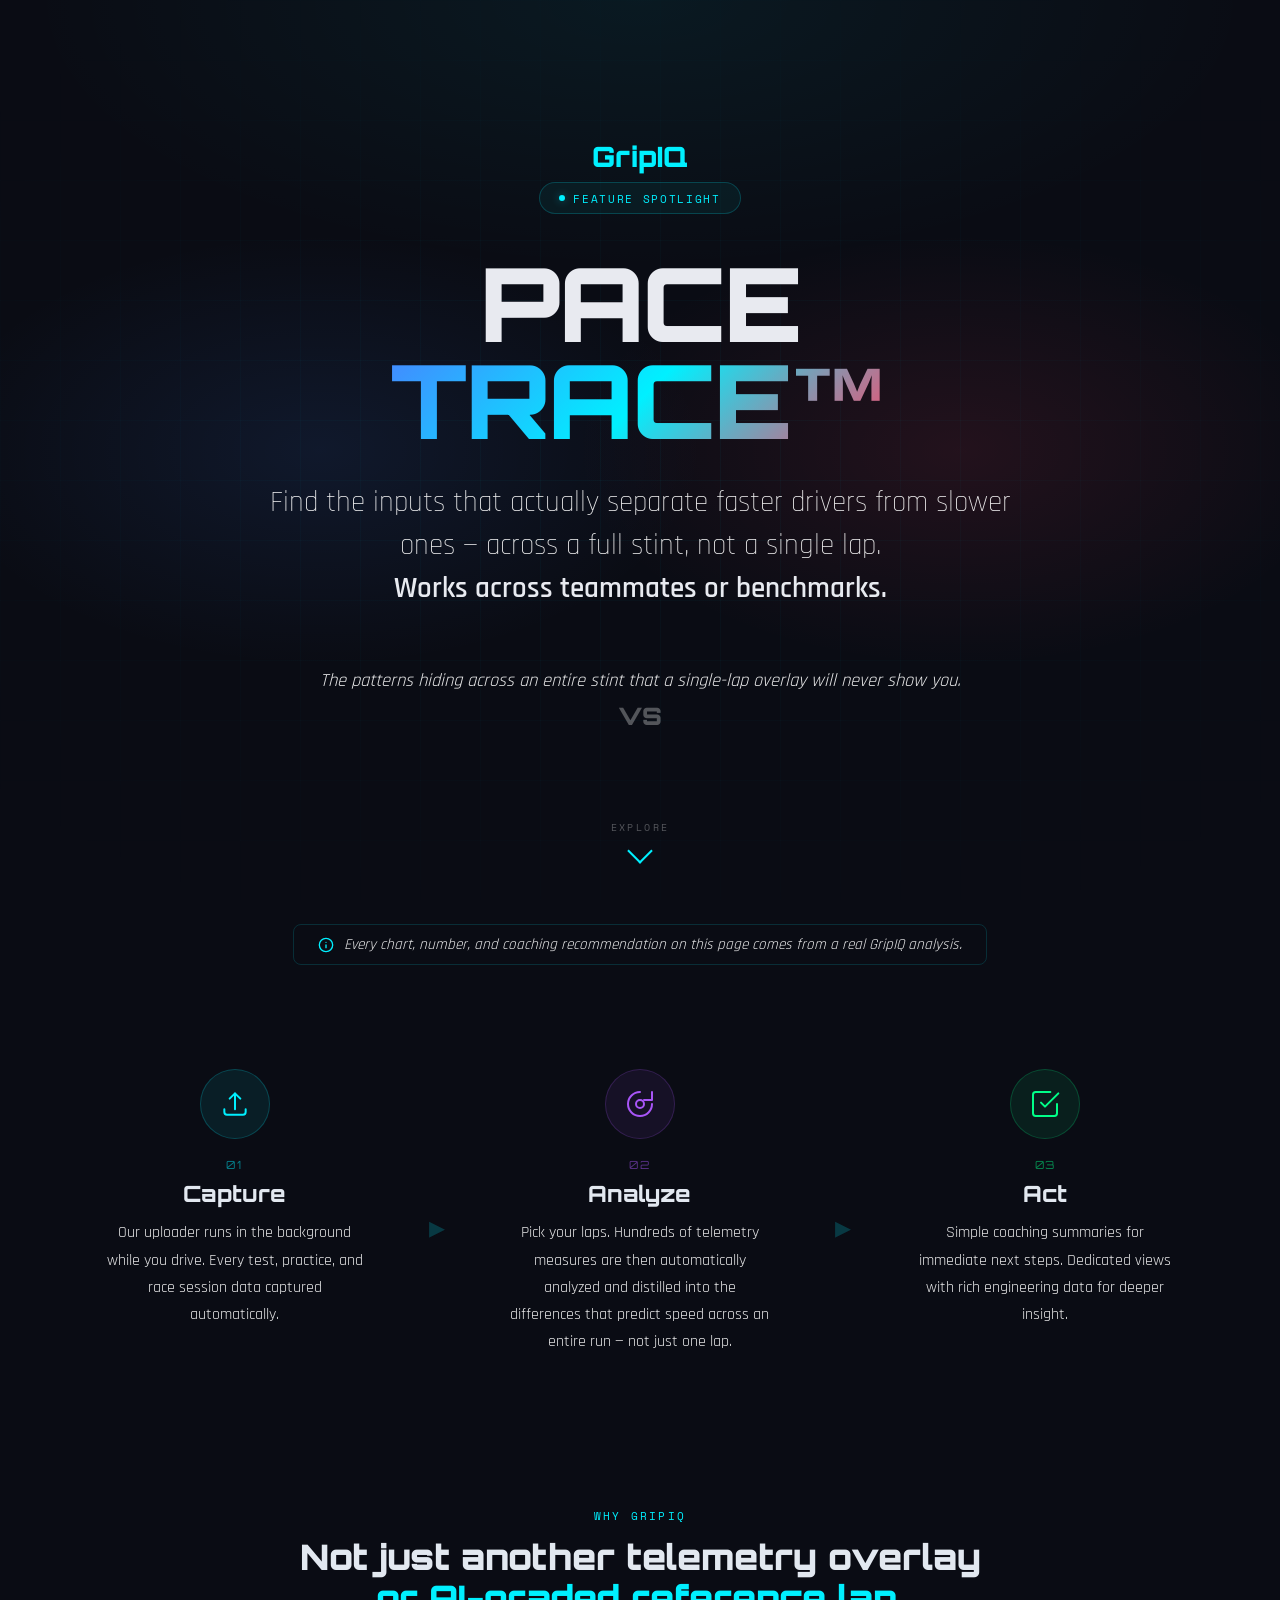
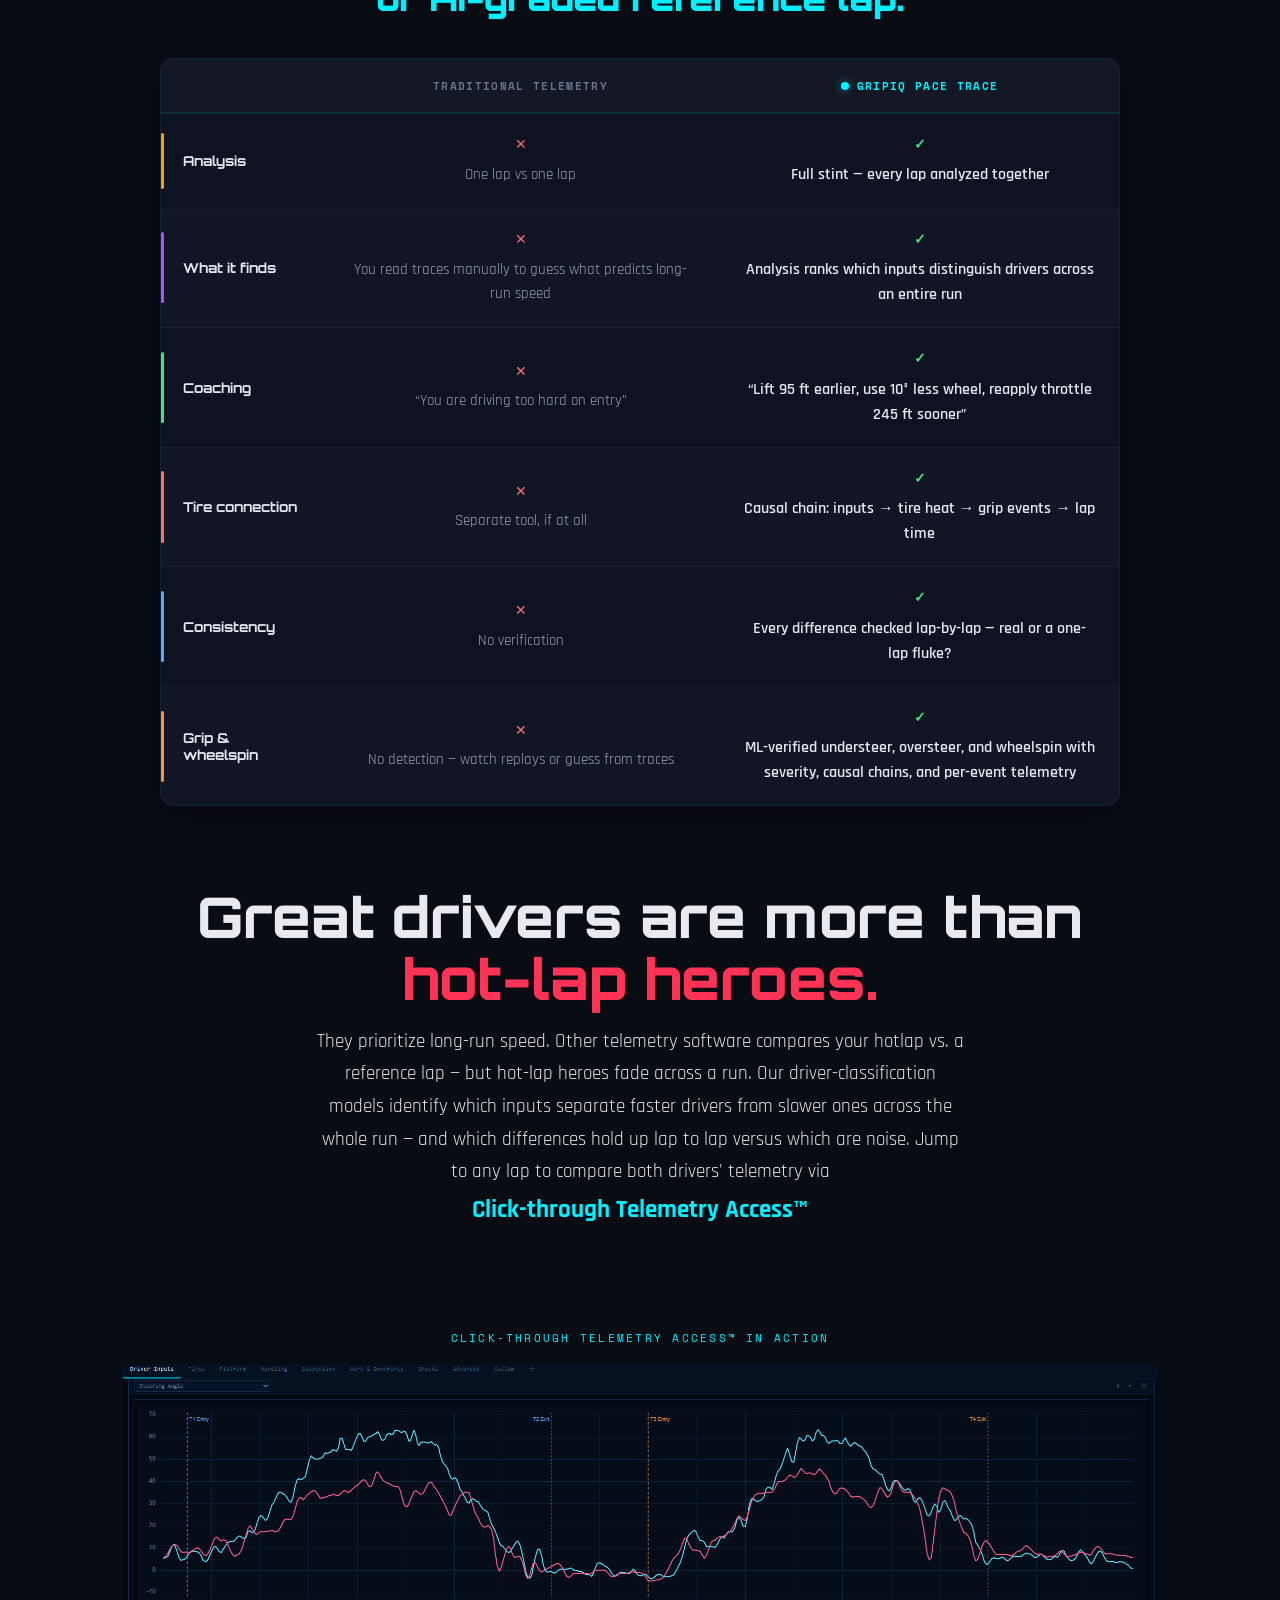
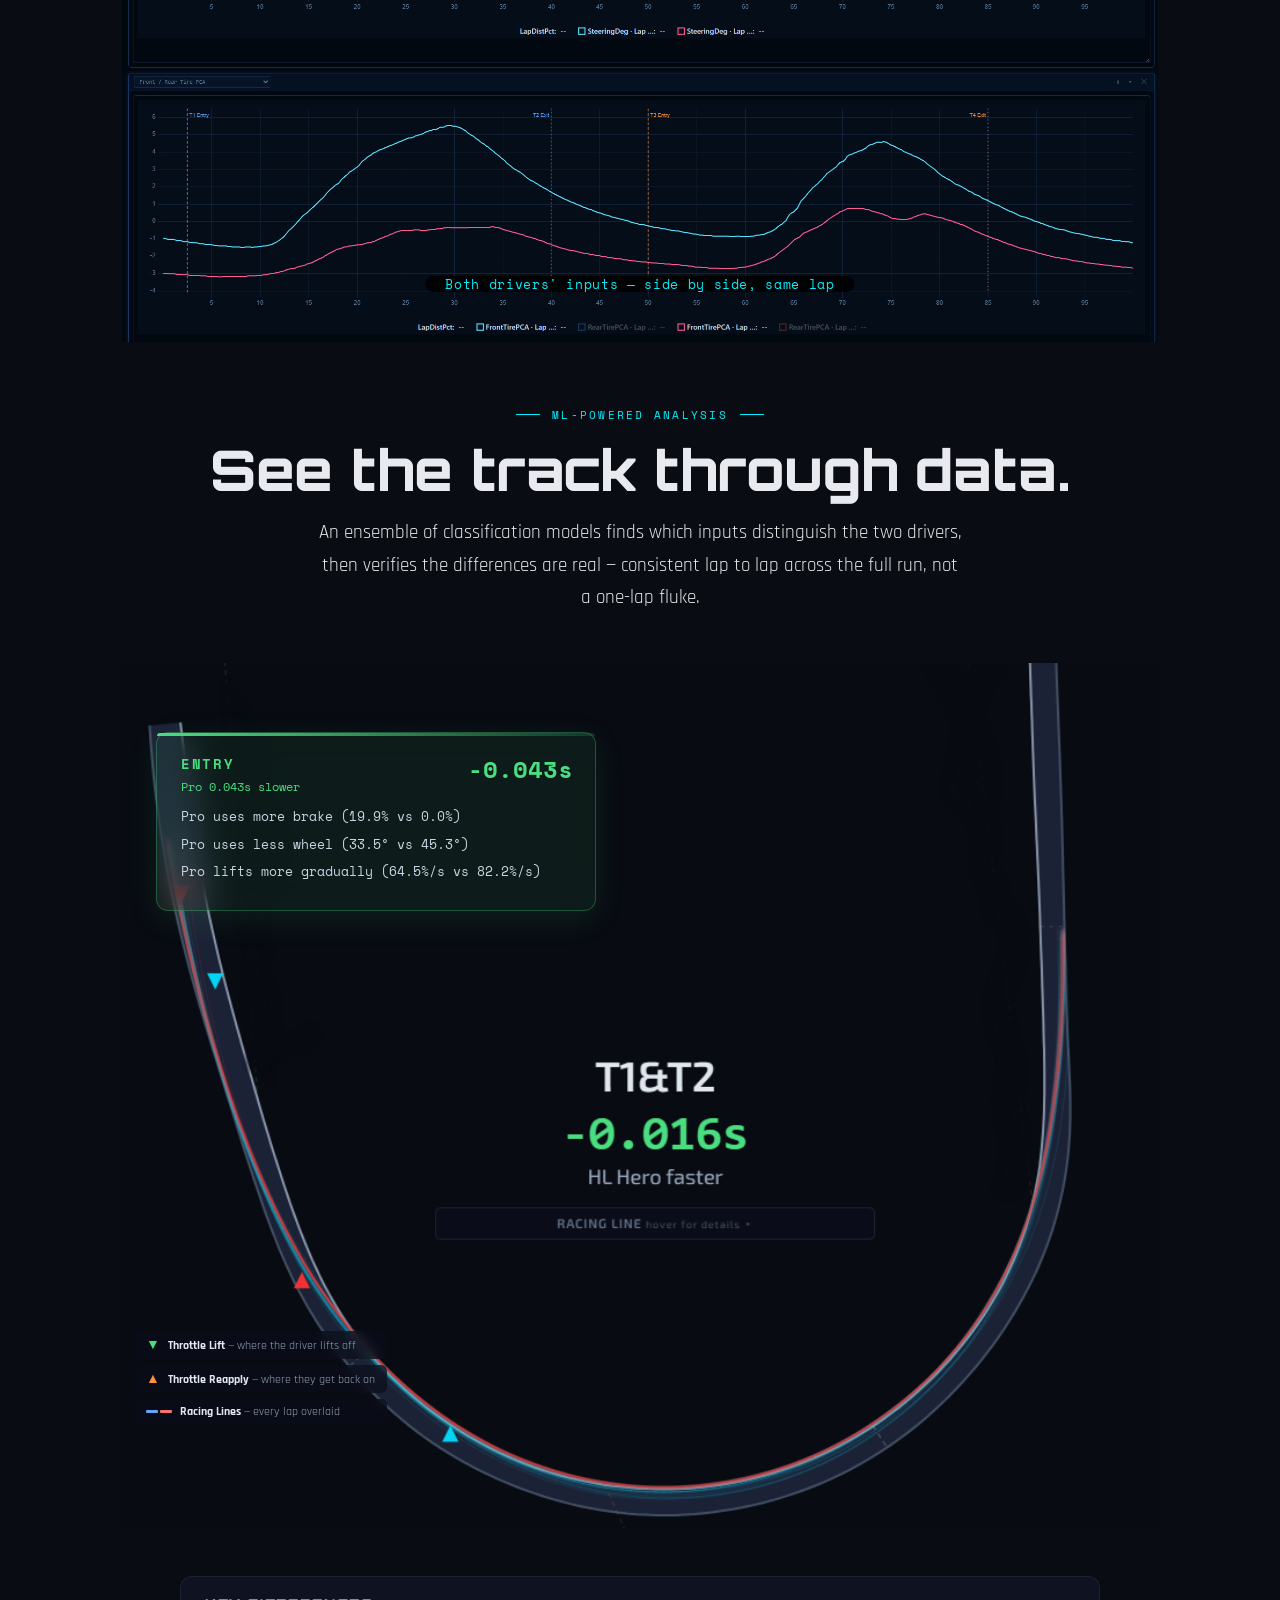
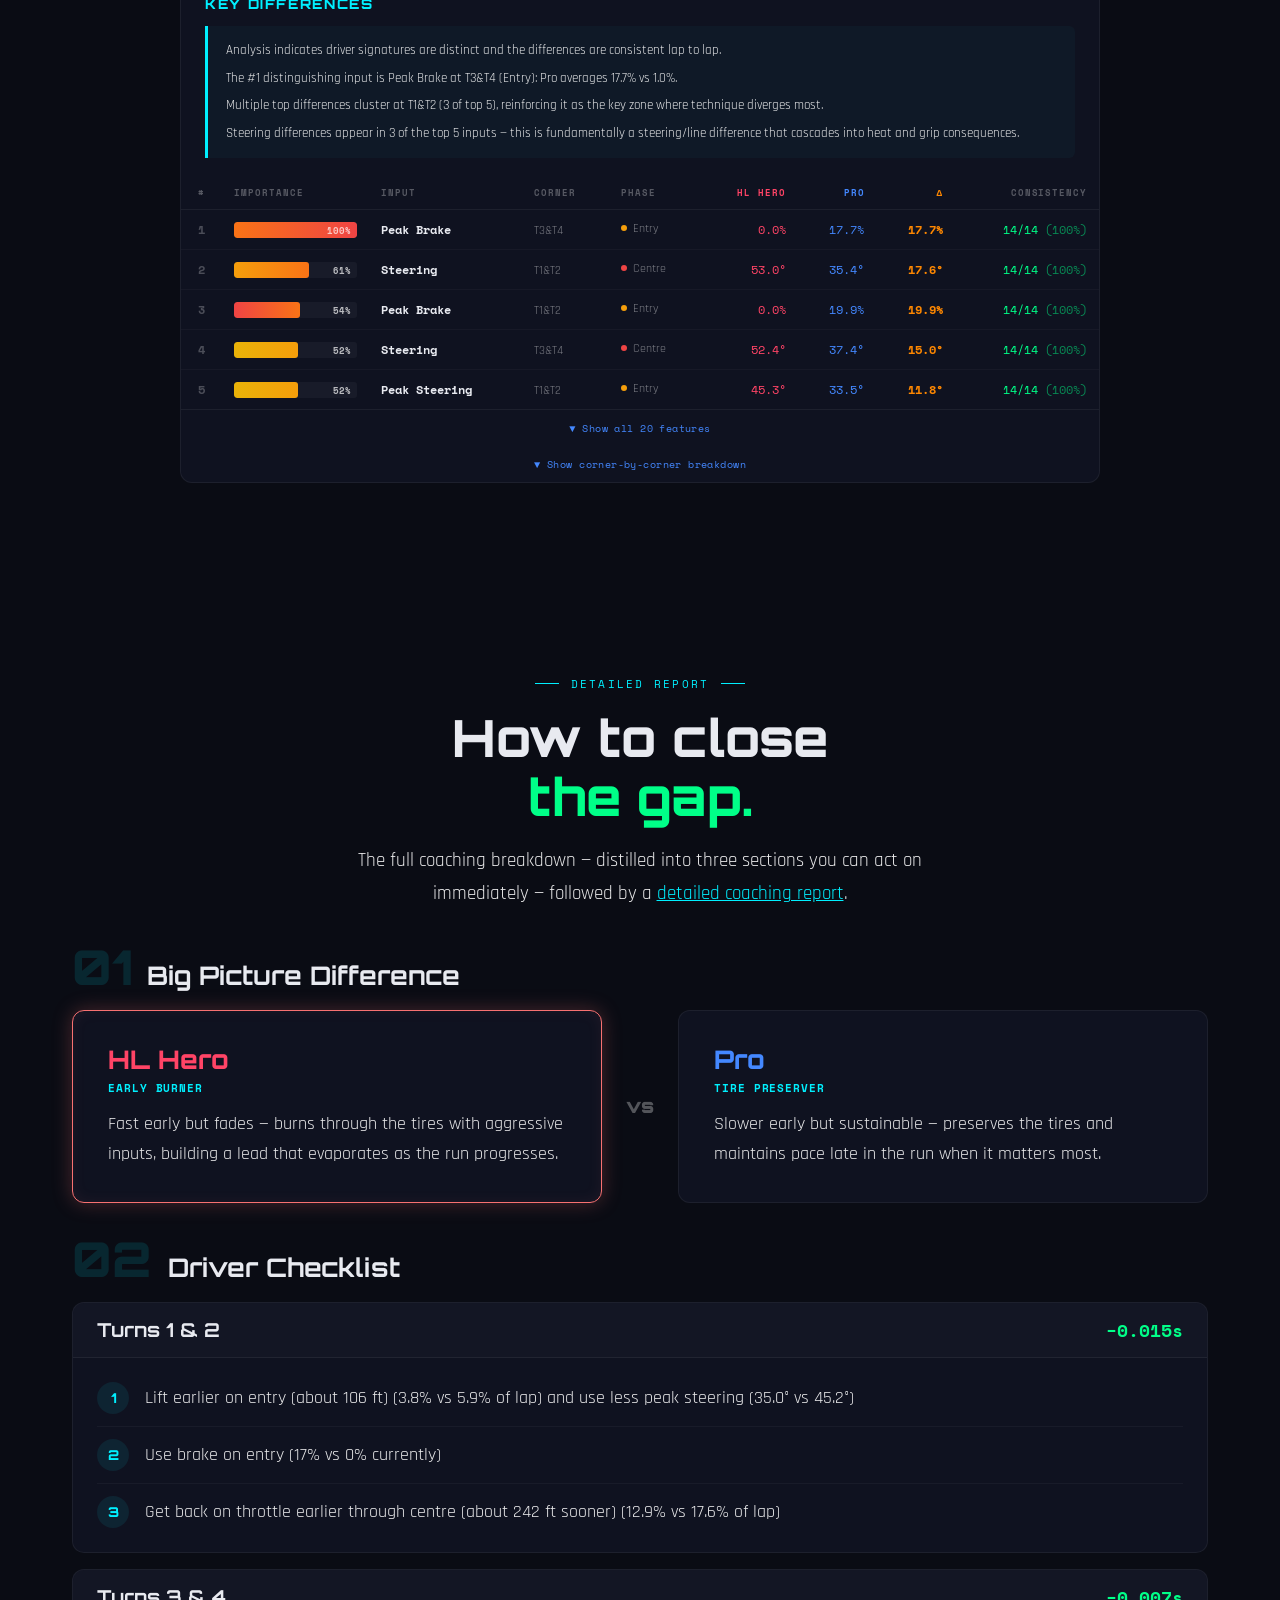
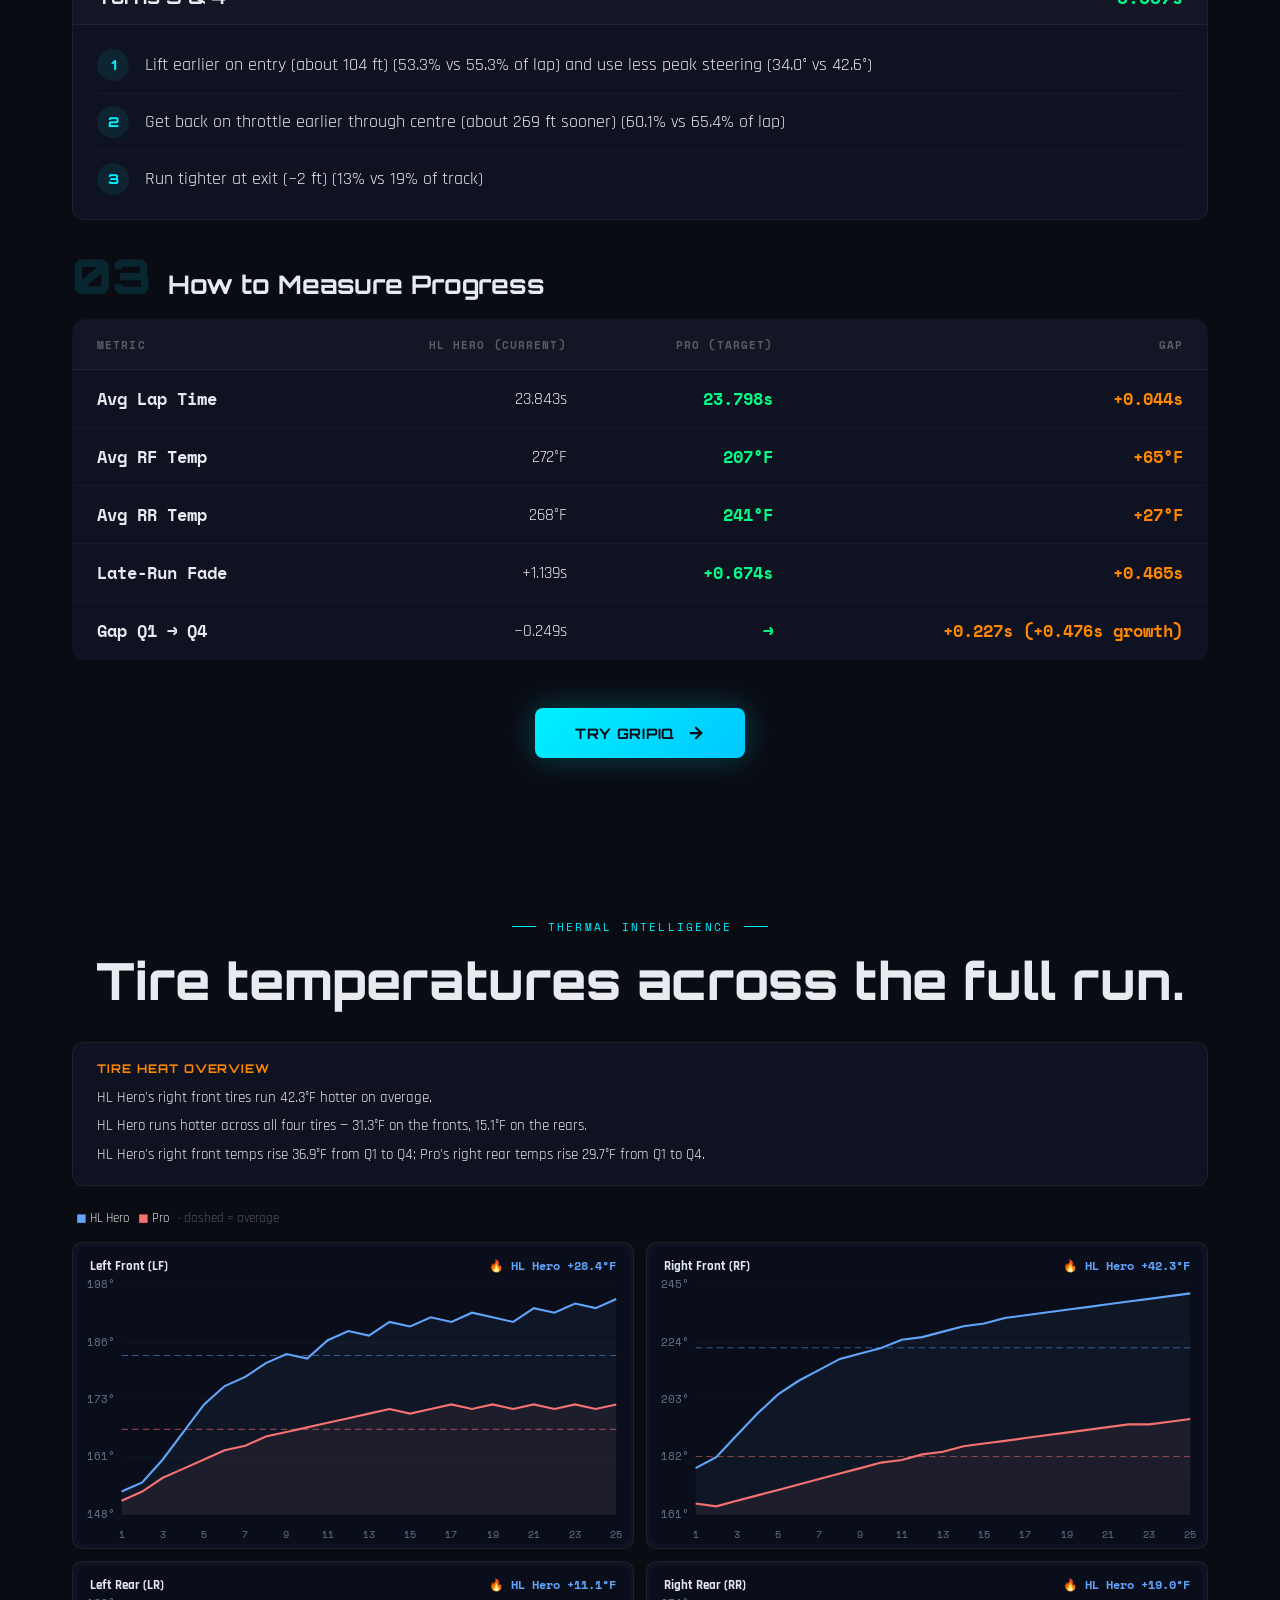
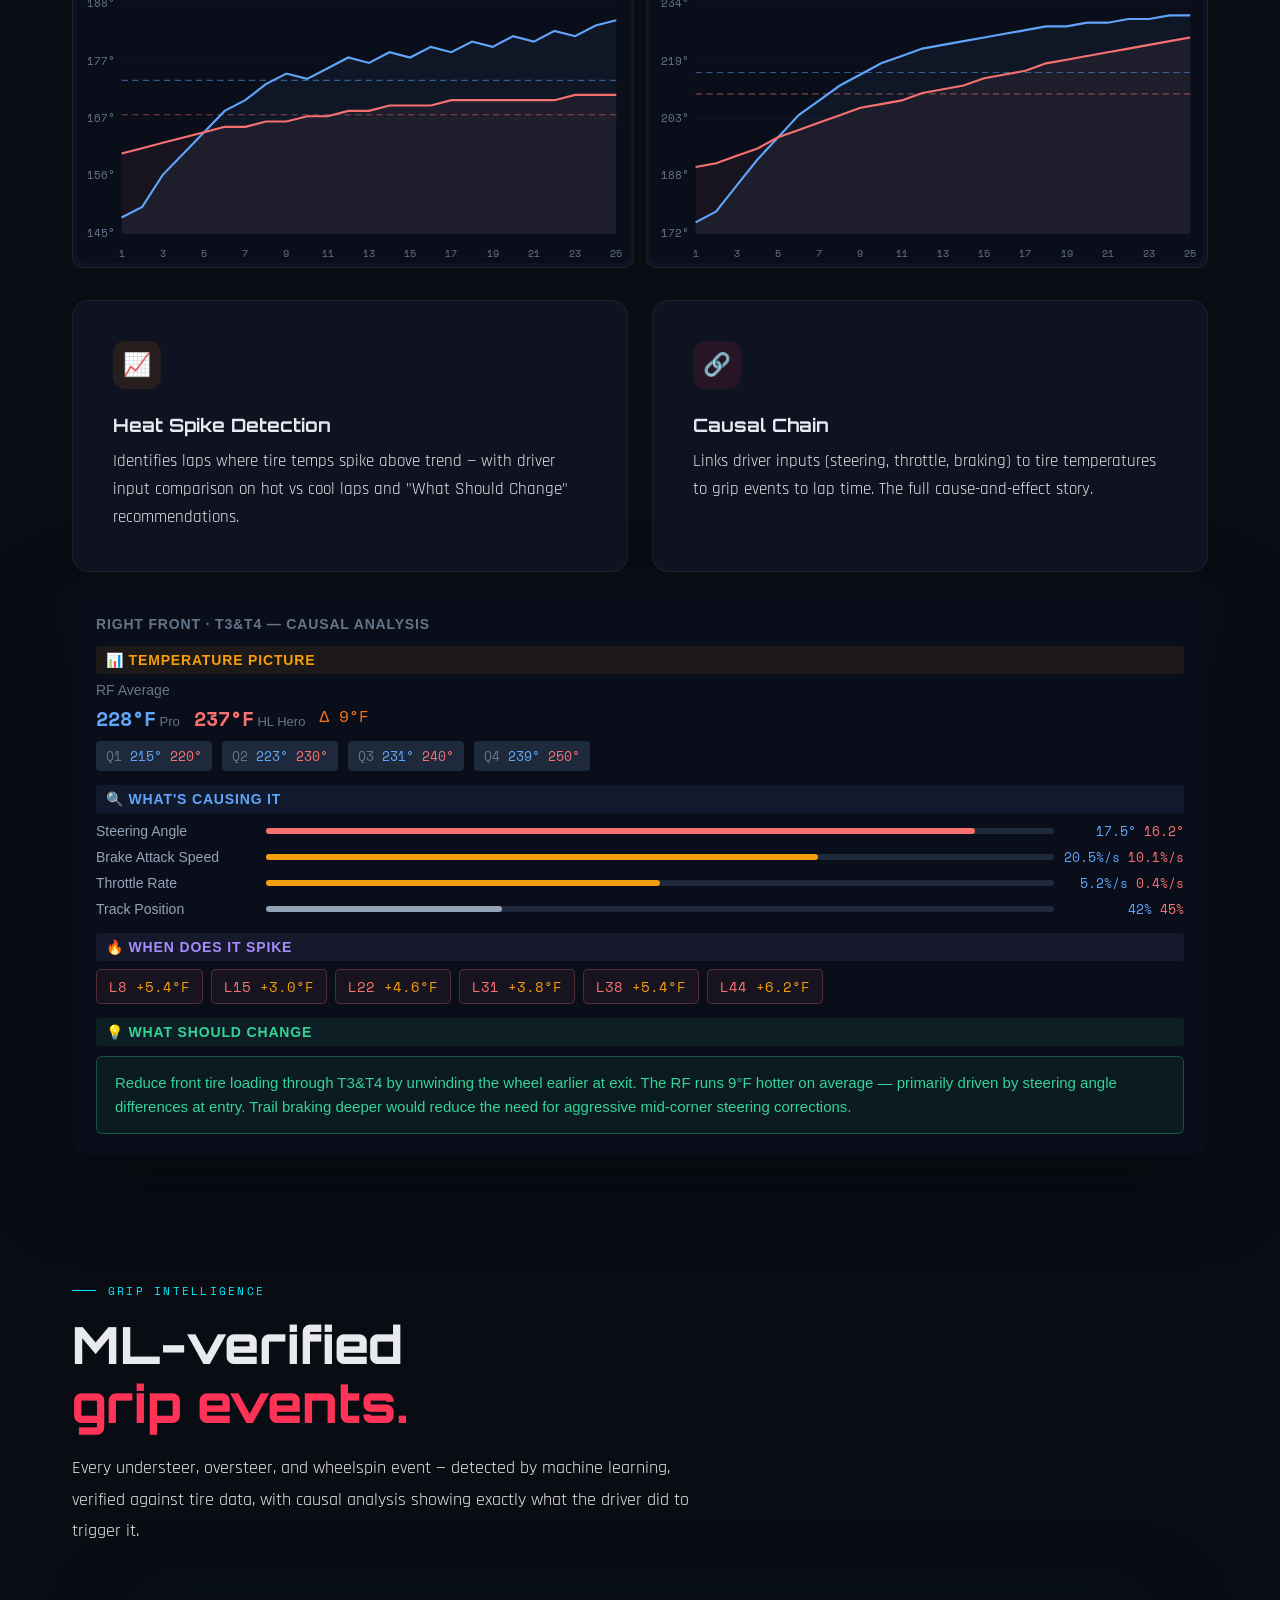
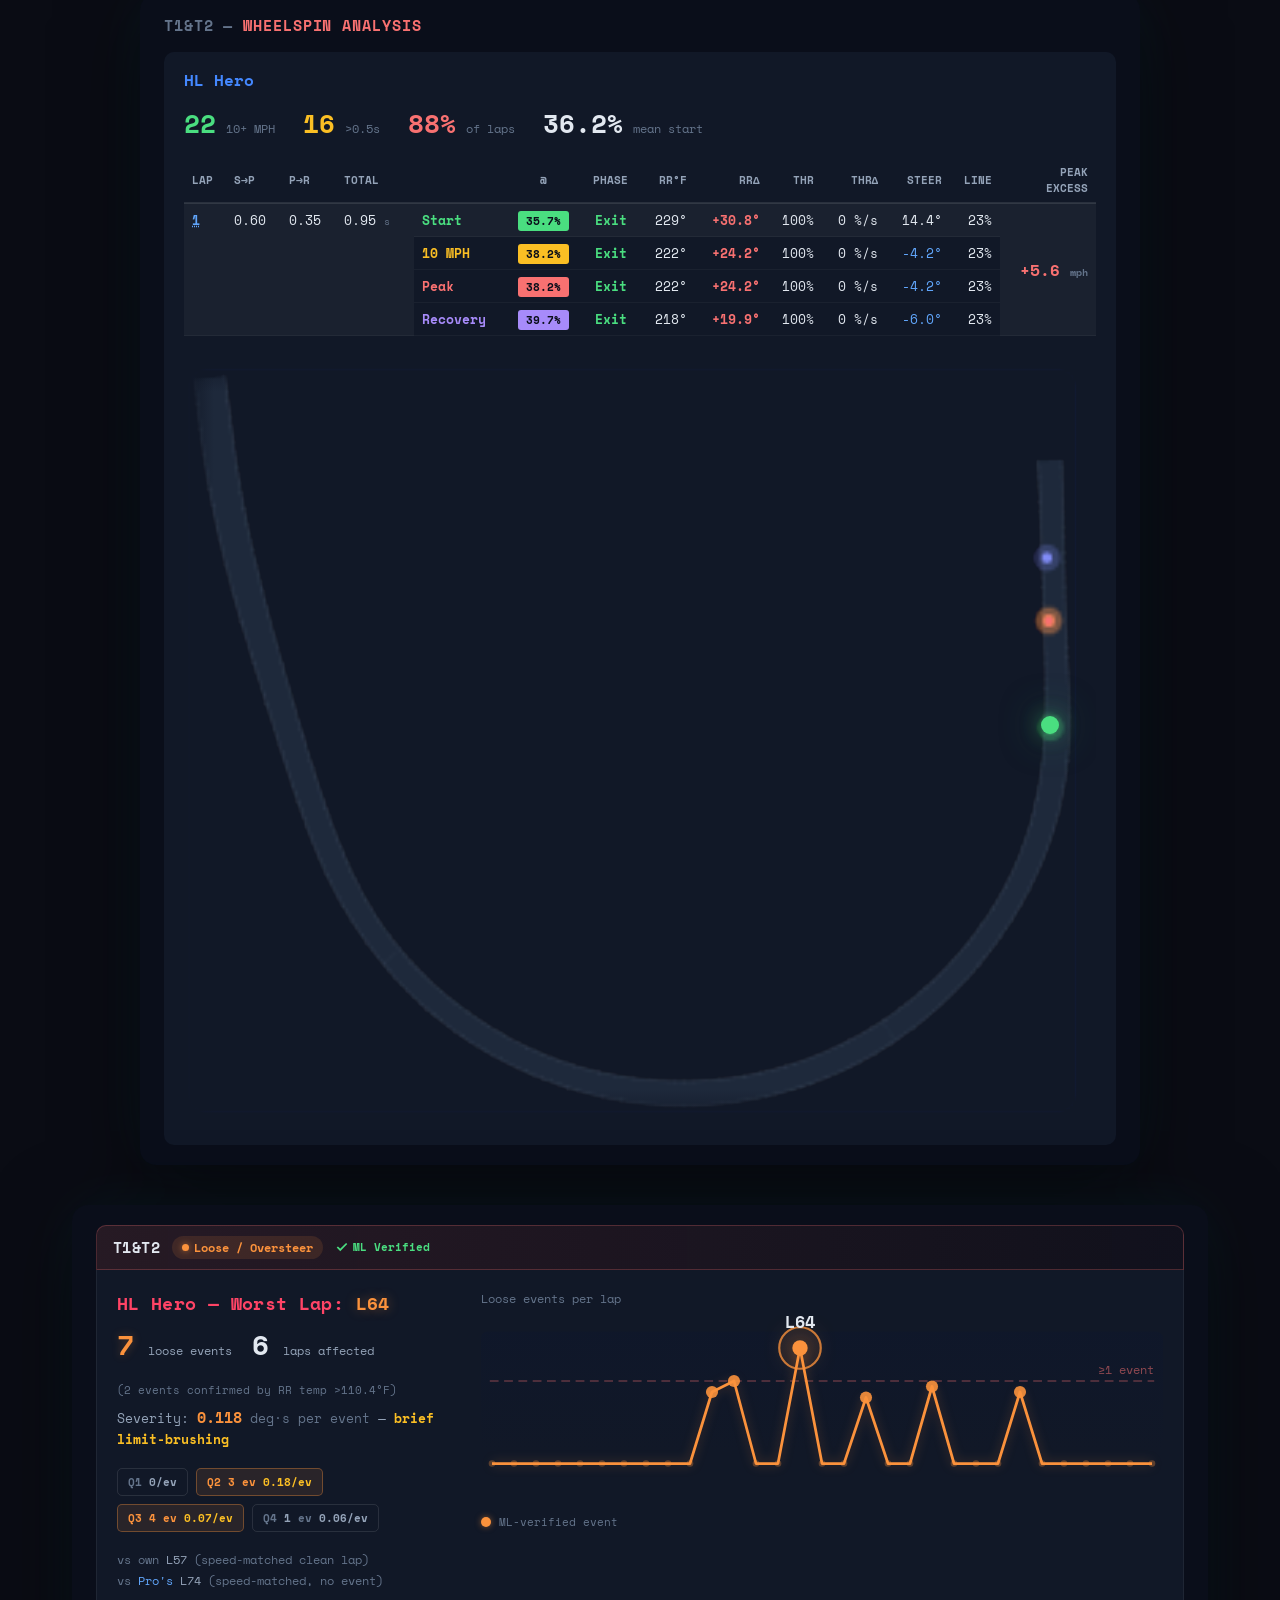
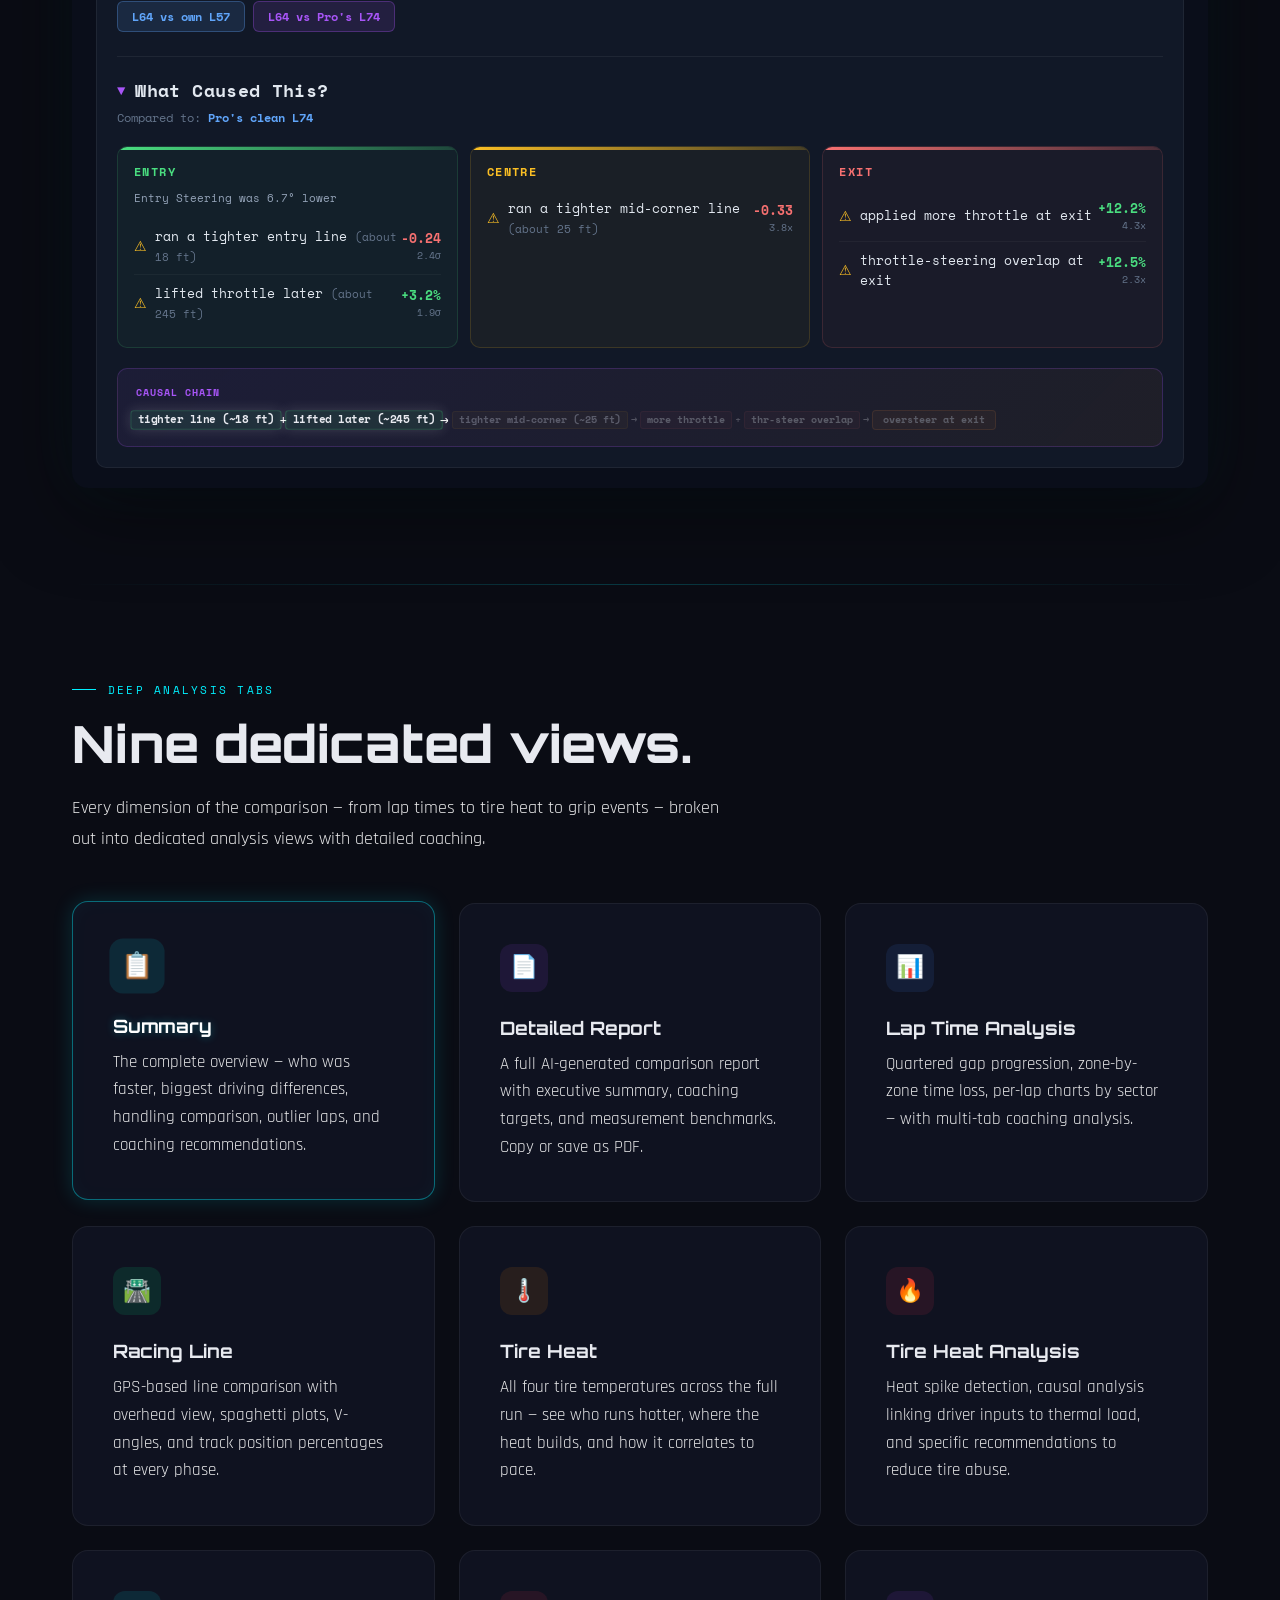
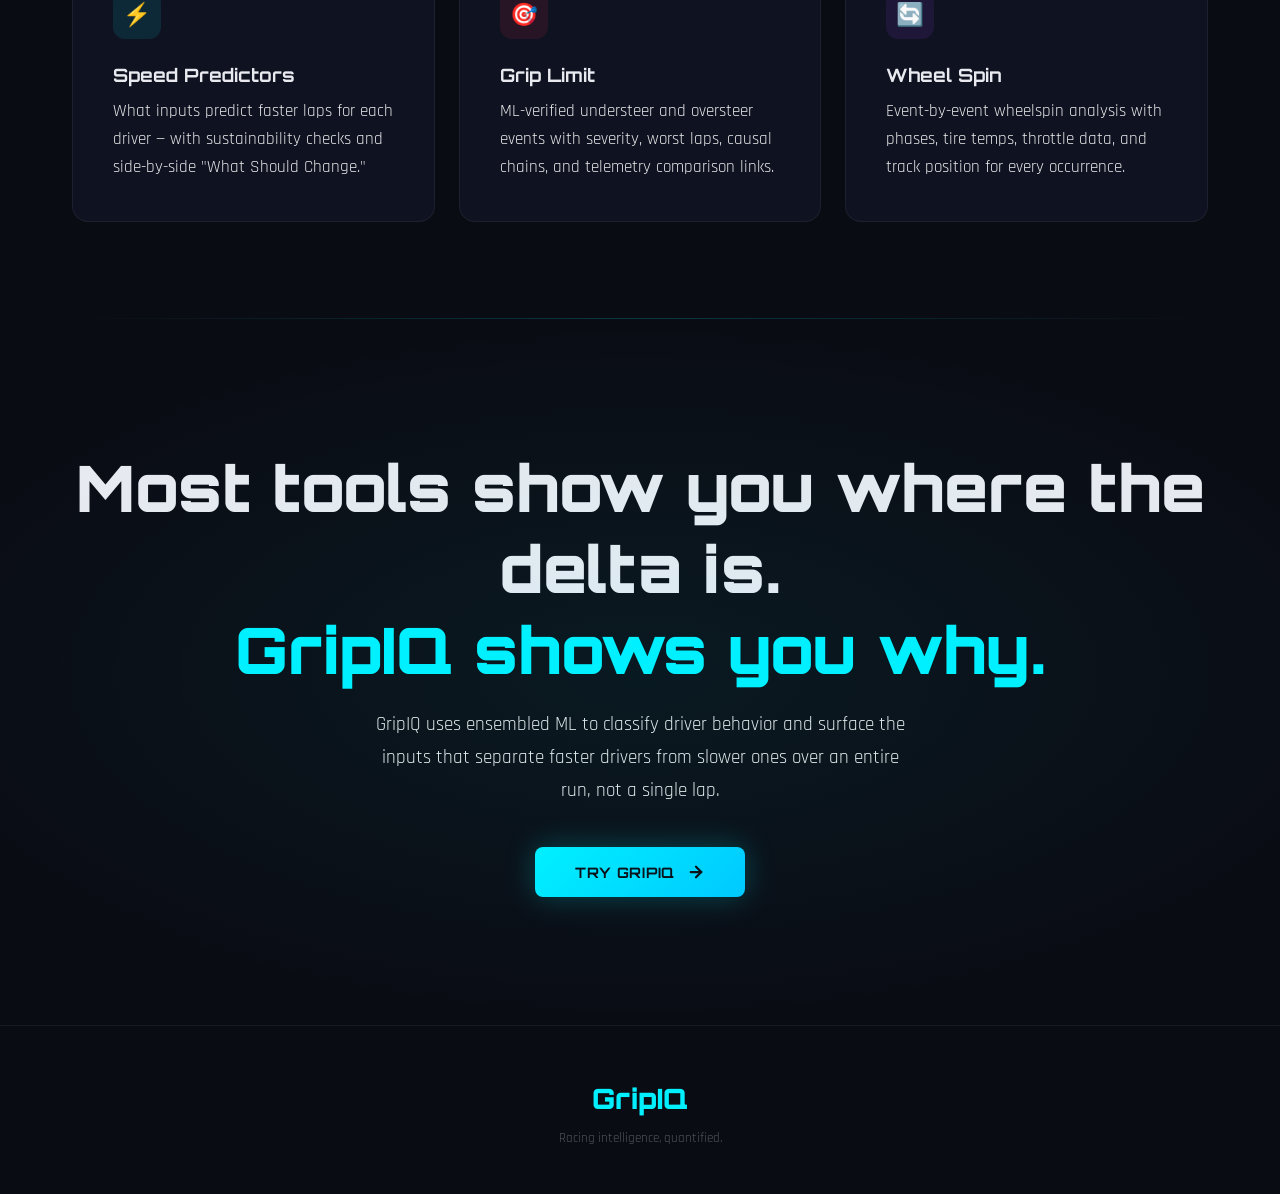
==== driver-comparison.html @ f0dee225 "Tire temp delta label: drop glow filter, use flame emoji prefix The blended orange/yellow drop-shado" ====
<!DOCTYPE html>
<html lang="en">
<head>
<meta charset="UTF-8">
<meta name="viewport" content="width=device-width, initial-scale=1.0">
<title>Pace Trace™ — GripIQ</title>
<link href="https://fonts.googleapis.com/css2?family=Orbitron:wght@400;500;600;700;800;900&family=Rajdhani:wght@300;400;500;600;700&family=Space+Mono:wght@400;700&display=swap" rel="stylesheet">
<style>
*, *::before, *::after { margin: 0; padding: 0; box-sizing: border-box; }

:root {
  --bg-deep: #0a0c14;
  --bg-card: #0f1220;
  --bg-card-hover: #141831;
  --border-subtle: rgba(255,255,255,0.06);
  --border-accent: rgba(0,240,255,0.2);
  --cyan: #00f0ff;
  --cyan-glow: rgba(0,240,255,0.4);
  --green: #00ff88;
  --green-glow: rgba(0,255,136,0.3);
  --red: #ff3355;
  --red-glow: rgba(255,51,85,0.3);
  --orange: #ff8800;
  --orange-glow: rgba(255,136,0,0.3);
  --purple: #aa44ff;
  --purple-glow: rgba(170,68,255,0.3);
  --yellow: #ffdd00;
  --blue: #4488ff;
  --text-primary: #e8eaf0;
  --text-secondary: rgba(255,255,255,0.9);
  --text-dim: rgba(255,255,255,0.3);
  --font-display: 'Orbitron', sans-serif;
  --font-body: 'Rajdhani', sans-serif;
  --font-mono: 'Space Mono', monospace;
  --driver-a: #4488ff;
  --driver-b: #ff4466;
}

html { scroll-behavior: smooth; }

body {
  background: var(--bg-deep);
  color: var(--text-primary);
  font-family: var(--font-body);
  overflow-x: hidden;
  -webkit-font-smoothing: antialiased;
}

/* ==================== HERO ==================== */
.hero {
  position: relative;
  min-height: 100vh;
  display: flex;
  flex-direction: column;
  align-items: center;
  justify-content: center;
  text-align: center;
  padding: 2rem;
  overflow: hidden;
}

.hero::before {
  content: '';
  position: absolute;
  inset: 0;
  background:
    radial-gradient(ellipse 50% 40% at 25% 50%, rgba(68,136,255,0.1) 0%, transparent 60%),
    radial-gradient(ellipse 50% 40% at 75% 50%, rgba(255,68,102,0.1) 0%, transparent 60%),
    radial-gradient(ellipse 80% 50% at 50% 0%, rgba(0,240,255,0.06) 0%, transparent 60%);
  pointer-events: none;
}

.hero-grid {
  position: absolute;
  inset: 0;
  background-image:
    linear-gradient(rgba(0,240,255,0.04) 1px, transparent 1px),
    linear-gradient(90deg, rgba(0,240,255,0.04) 1px, transparent 1px);
  background-size: 60px 60px;
  animation: gridPulse 8s ease-in-out infinite;
  mask-image: radial-gradient(ellipse 70% 60% at 50% 50%, black, transparent);
}

@keyframes gridPulse {
  0%, 100% { opacity: 0.3; }
  50% { opacity: 1; }
}

.streak-container {
  position: absolute;
  inset: 0;
  overflow: hidden;
  pointer-events: none;
}

.streak {
  position: absolute;
  height: 2px;
  opacity: 0;
  animation: streak 3s ease-in-out infinite;
}

.streak:nth-child(1) { top: 20%; width: 50%; left: -50%; animation-delay: 0s; background: linear-gradient(90deg, transparent, var(--driver-a), transparent); }
.streak:nth-child(2) { top: 40%; width: 60%; right: -60%; left: auto; animation-delay: 0.6s; background: linear-gradient(90deg, transparent, var(--driver-b), transparent); animation-name: streakRight; }
.streak:nth-child(3) { top: 60%; width: 45%; left: -45%; animation-delay: 1.2s; background: linear-gradient(90deg, transparent, var(--driver-a), transparent); }
.streak:nth-child(4) { top: 80%; width: 55%; right: -55%; left: auto; animation-delay: 1.8s; background: linear-gradient(90deg, transparent, var(--driver-b), transparent); animation-name: streakRight; }
.streak:nth-child(5) { top: 50%; width: 70%; left: -70%; animation-delay: 2.5s; background: linear-gradient(90deg, transparent, var(--cyan), transparent); }

@keyframes streak {
  0% { transform: translateX(0); opacity: 0; }
  5% { opacity: 0.7; }
  95% { opacity: 0.7; }
  100% { transform: translateX(calc(100vw + 100%)); opacity: 0; }
}

@keyframes streakRight {
  0% { transform: translateX(0); opacity: 0; }
  5% { opacity: 0.7; }
  95% { opacity: 0.7; }
  100% { transform: translateX(calc(-100vw - 100%)); opacity: 0; }
}

.hero-logo {
  width: clamp(220px, 35vw, 400px);
  margin-bottom: 1rem;
  filter: drop-shadow(0 0 40px rgba(0,240,255,0.2));
  animation: heroLogo 1s ease-out 0.1s both;
}

@keyframes heroLogo {
  from { opacity: 0; transform: scale(0.85) translateY(20px); filter: drop-shadow(0 0 0px rgba(0,240,255,0)) blur(8px); }
  to { opacity: 1; transform: scale(1) translateY(0); filter: drop-shadow(0 0 40px rgba(0,240,255,0.2)) blur(0px); }
}

.hero-badge {
  display: inline-flex;
  align-items: center;
  gap: 0.5rem;
  padding: 0.4rem 1.2rem;
  border: 1px solid var(--border-accent);
  border-radius: 100px;
  font-family: var(--font-mono);
  font-size: 0.7rem;
  letter-spacing: 0.15em;
  text-transform: uppercase;
  color: var(--cyan);
  background: rgba(0,240,255,0.05);
  margin-bottom: 2.5rem;
  animation: fadeInUp 0.8s ease-out 0.3s both;
}

.hero-badge::before {
  content: '';
  width: 6px;
  height: 6px;
  border-radius: 50%;
  background: var(--cyan);
  box-shadow: 0 0 8px var(--cyan-glow);
  animation: pulse 2s ease-in-out infinite;
}

@keyframes pulse {
  0%, 100% { opacity: 1; transform: scale(1); }
  50% { opacity: 0.5; transform: scale(0.8); }
}

.hero h1 {
  font-family: var(--font-display);
  font-size: clamp(3rem, 8vw, 7rem);
  font-weight: 900;
  line-height: 0.95;
  letter-spacing: -0.02em;
  margin-bottom: 2rem;
  animation: heroTitle 1s ease-out 0.5s both;
}

@keyframes heroTitle {
  from { opacity: 0; transform: translateY(40px); letter-spacing: 0.1em; }
  to { opacity: 1; transform: translateY(0); letter-spacing: -0.02em; }
}

.hero h1 .line1 { display: block; color: var(--text-primary); }
.hero h1 .line2 {
  display: block;
  background: linear-gradient(135deg, var(--driver-a), var(--cyan), var(--driver-b));
  -webkit-background-clip: text;
  background-clip: text;
  -webkit-text-fill-color: transparent;
}

.hero-tagline {
  font-size: clamp(1.2rem, 2.8vw, 1.8rem);
  font-weight: 300;
  color: var(--text-secondary);
  max-width: 750px;
  line-height: 1.5;
  margin-bottom: 2.5rem;
  animation: fadeInUp 0.8s ease-out 0.8s both;
}

.hero-tagline strong { color: var(--text-primary); font-weight: 600; }
.hero-tagline em { color: var(--cyan); font-style: normal; font-weight: 600; }

/* VS Badge */
.vs-badge {
  display: flex;
  align-items: center;
  gap: 1.5rem;
  animation: fadeInUp 0.8s ease-out 1s both;
  margin-bottom: 2rem;
}

.vs-driver {
  font-family: var(--font-display);
  font-size: 1.1rem;
  font-weight: 700;
  letter-spacing: 0.05em;
  padding: 0.5rem 1.5rem;
  border-radius: 8px;
}

.vs-driver.a { background: rgba(68,136,255,0.15); border: 1px solid rgba(68,136,255,0.3); color: var(--driver-a); }
.vs-driver.b { background: rgba(255,68,102,0.15); border: 1px solid rgba(255,68,102,0.3); color: var(--driver-b); }

.vs-divider {
  font-family: var(--font-display);
  font-size: 1.5rem;
  font-weight: 900;
  color: var(--text-dim);
}

.scroll-cue {
  position: absolute;
  bottom: 2.5rem;
  display: flex;
  flex-direction: column;
  align-items: center;
  gap: 0.5rem;
  animation: fadeInUp 0.8s ease-out 1.2s both;
}

.scroll-cue span {
  font-family: var(--font-mono);
  font-size: 0.6rem;
  text-transform: uppercase;
  letter-spacing: 0.25em;
  color: var(--text-dim);
}

.scroll-cue-arrow {
  width: 18px;
  height: 18px;
  border-right: 2px solid var(--cyan);
  border-bottom: 2px solid var(--cyan);
  transform: rotate(45deg);
  animation: scrollBounce 2s ease-in-out infinite;
}

@keyframes scrollBounce {
  0%, 100% { transform: translateY(0) rotate(45deg); opacity: 1; }
  50% { transform: translateY(8px) rotate(45deg); opacity: 0.3; }
}

@keyframes fadeInUp {
  from { opacity: 0; transform: translateY(30px); }
  to { opacity: 1; transform: translateY(0); }
}

/* ==================== SPLASH ==================== */
.splash {
  position: relative;
  padding: 0 2rem;
  margin-bottom: 6rem;
}

.splash-inner {
  max-width: 1200px;
  margin: 0 auto;
}

.splash-screenshot {
  width: 100%;
  border-radius: 16px;
  border: 1px solid var(--border-subtle);
  box-shadow: 0 20px 80px rgba(0,0,0,0.5), 0 0 60px rgba(0,240,255,0.06);
  transition: all 0.5s ease;
}

.splash-screenshot:hover {
  box-shadow: 0 30px 100px rgba(0,0,0,0.6), 0 0 80px rgba(0,240,255,0.1);
  transform: translateY(-4px);
}

.splash-text {
  text-align: center;
  margin-bottom: 3rem;
}

.splash-label {
  font-family: var(--font-mono);
  font-size: 0.7rem;
  letter-spacing: 0.2em;
  text-transform: uppercase;
  color: var(--cyan);
  margin-bottom: 1rem;
  display: flex;
  align-items: center;
  justify-content: center;
  gap: 0.75rem;
}

.splash-label::before, .splash-label::after {
  content: '';
  width: 24px;
  height: 1px;
  background: var(--cyan);
}

.splash h2 {
  font-family: var(--font-display);
  font-size: clamp(2rem, 4.5vw, 3.5rem);
  font-weight: 800;
  line-height: 1.1;
  margin-bottom: 1rem;
}

.splash-desc {
  font-size: 1.2rem;
  color: var(--text-secondary);
  max-width: 650px;
  margin: 0 auto;
  line-height: 1.7;
}

.splash-stat-overlay {
  position: relative;
  display: inline-block;
}

.floating-stat {
  position: absolute;
  background: rgba(10,12,20,0.9);
  border: 1px solid var(--border-accent);
  border-radius: 10px;
  padding: 0.8rem 1.2rem;
  backdrop-filter: blur(10px);
  animation: floatIn 0.8s ease-out both;
  z-index: 2;
}

.floating-stat .stat-value {
  font-family: var(--font-display);
  font-size: 1.4rem;
  font-weight: 800;
}

.floating-stat .stat-label {
  font-size: 0.65rem;
  text-transform: uppercase;
  letter-spacing: 0.12em;
  color: var(--text-dim);
  margin-top: 0.15rem;
}

@keyframes floatIn {
  from { opacity: 0; transform: translateY(15px) scale(0.9); }
  to { opacity: 1; transform: translateY(0) scale(1); }
}

/* ==================== SECTIONS ==================== */
.section {
  padding: 6rem 2rem;
  max-width: 1200px;
  margin: 0 auto;
  position: relative;
}

.section-label {
  font-family: var(--font-mono);
  font-size: 0.7rem;
  letter-spacing: 0.2em;
  text-transform: uppercase;
  color: var(--cyan);
  margin-bottom: 1rem;
  display: flex;
  align-items: center;
  gap: 0.75rem;
}

.section-label::before {
  content: '';
  width: 24px;
  height: 1px;
  background: var(--cyan);
}

.section h2 {
  font-family: var(--font-display);
  font-size: clamp(2rem, 4vw, 3.2rem);
  font-weight: 800;
  line-height: 1.15;
  margin-bottom: 1.2rem;
}

.section-desc {
  font-size: 1.15rem;
  color: var(--text-secondary);
  max-width: 650px;
  line-height: 1.7;
  margin-bottom: 3rem;
}

/* ==================== FEATURE CARDS ==================== */
.feature-showcase { display: grid; gap: 1.5rem; }

.feature-card {
  background: var(--bg-card);
  border: 1px solid var(--border-subtle);
  border-radius: 16px;
  padding: 2.5rem;
  position: relative;
  overflow: hidden;
  transition: all 0.4s ease;
}

.feature-card:hover {
  border-color: var(--border-accent);
  background: var(--bg-card-hover);
  transform: translateY(-2px);
}

.feature-card::before {
  content: '';
  position: absolute;
  top: 0; left: 0; right: 0;
  height: 1px;
  background: linear-gradient(90deg, transparent, var(--cyan), transparent);
  opacity: 0;
  transition: opacity 0.4s ease;
}

.feature-card:hover::before { opacity: 1; }

.card-icon {
  width: 48px;
  height: 48px;
  border-radius: 12px;
  display: flex;
  align-items: center;
  justify-content: center;
  font-size: 1.4rem;
  margin-bottom: 1.5rem;
}

.card-icon.cyan { background: rgba(0,240,255,0.1); color: var(--cyan); }
.card-icon.green { background: rgba(0,255,136,0.1); color: var(--green); }
.card-icon.orange { background: rgba(255,136,0,0.1); color: var(--orange); }
.card-icon.red { background: rgba(255,51,85,0.1); color: var(--red); }
.card-icon.purple { background: rgba(170,68,255,0.1); color: var(--purple); }
.card-icon.blue { background: rgba(68,136,255,0.1); color: var(--blue); }

.feature-card h3 {
  font-family: var(--font-display);
  font-size: 1.15rem;
  font-weight: 700;
  margin-bottom: 0.75rem;
}

.feature-card p {
  color: var(--text-secondary);
  font-size: 1.05rem;
  line-height: 1.65;
}

.grid-2 { grid-template-columns: repeat(2, 1fr); }
.grid-3 { grid-template-columns: repeat(3, 1fr); }

/* ==================== DIVIDER ==================== */
.section-divider {
  max-width: 1200px;
  margin: 0 auto;
  padding: 0 2rem;
}

.section-divider hr {
  border: none;
  height: 1px;
  background: linear-gradient(90deg, transparent, var(--border-accent), transparent);
}

/* ==================== TABS ==================== */
.tabs-preview {
  display: flex;
  gap: 0;
  margin-bottom: 3rem;
  overflow-x: auto;
  border-bottom: 2px solid var(--border-subtle);
}

.tab-item {
  padding: 0.8rem 1.2rem;
  font-family: var(--font-mono);
  font-size: 0.65rem;
  letter-spacing: 0.08em;
  text-transform: uppercase;
  color: var(--text-dim);
  white-space: nowrap;
  position: relative;
  cursor: default;
  transition: color 0.3s ease;
}

.tab-item:hover { color: var(--text-secondary); }

.tab-item.active { color: var(--cyan); }

.tab-item.active::after {
  content: '';
  position: absolute;
  bottom: -2px;
  left: 0; right: 0;
  height: 2px;
  background: var(--cyan);
  box-shadow: 0 0 8px var(--cyan-glow);
}

/* ==================== CTA ==================== */
.cta-section {
  text-align: center;
  padding: 8rem 2rem;
  position: relative;
  overflow: hidden;
}

.cta-section::before {
  content: '';
  position: absolute;
  inset: 0;
  background: radial-gradient(ellipse 60% 50% at 50% 50%, rgba(0,240,255,0.06), transparent);
  pointer-events: none;
}

.cta-section h2 {
  font-family: var(--font-display);
  font-size: clamp(2.5rem, 5vw, 4rem);
  font-weight: 900;
  margin-bottom: 1.2rem;
}

.cta-section p {
  font-size: 1.2rem;
  color: var(--text-secondary);
  max-width: 550px;
  margin: 0 auto 2.5rem;
  line-height: 1.7;
}

.cta-button {
  display: inline-flex;
  align-items: center;
  gap: 0.75rem;
  padding: 1rem 2.5rem;
  background: linear-gradient(135deg, var(--cyan), #00c8ff);
  color: var(--bg-deep);
  font-family: var(--font-display);
  font-size: 0.9rem;
  font-weight: 700;
  letter-spacing: 0.05em;
  text-transform: uppercase;
  border: none;
  border-radius: 8px;
  cursor: pointer;
  text-decoration: none;
  transition: all 0.3s ease;
  box-shadow: 0 0 30px rgba(0,240,255,0.25);
}

.cta-button:hover {
  transform: translateY(-2px);
  box-shadow: 0 0 50px rgba(0,240,255,0.4);
}

.cta-button svg { width: 18px; height: 18px; transition: transform 0.3s ease; }
.cta-button:hover svg { transform: translateX(4px); }

/* ==================== SCROLL REVEAL ==================== */
.reveal {
  opacity: 0;
  transform: translateY(40px);
  transition: all 0.8s cubic-bezier(0.16, 1, 0.3, 1);
}

.reveal.visible {
  opacity: 1;
  transform: translateY(0);
}

/* ==================== REPORT SUMMARY ==================== */
.rs-section-head {
  display: flex;
  align-items: baseline;
  gap: 16px;
  margin: 2rem 0 1.2rem;
}

.rs-num {
  font-family: var(--font-display);
  font-size: 3rem;
  font-weight: 900;
  color: rgba(0,240,255,0.12);
  line-height: 1;
}

.rs-title {
  font-family: var(--font-display);
  font-size: 1.6rem;
  font-weight: 700;
  color: var(--text-primary);
}

/* Driver profiles */
.rs-profiles {
  display: flex;
  gap: 1.5rem;
  align-items: stretch;
  margin-bottom: 1rem;
}

.rs-profile {
  flex: 1;
  background: var(--bg-card);
  border: 1px solid var(--border-subtle);
  border-radius: 12px;
  padding: 2rem 2.2rem;
}

.rs-profile-name {
  font-family: var(--font-display);
  font-size: 1.6rem;
  font-weight: 800;
  margin-bottom: 4px;
}

.rs-profile-type {
  font-family: var(--font-mono);
  font-size: 0.7rem;
  font-weight: 600;
  letter-spacing: 0.08em;
  text-transform: uppercase;
  color: var(--cyan);
  margin-bottom: 14px;
}

.rs-profile-desc {
  font-size: 1.1rem;
  color: var(--text-secondary);
  line-height: 1.7;
}

.rs-vs {
  display: flex;
  align-items: center;
  font-family: var(--font-display);
  font-size: 1.2rem;
  font-weight: 900;
  color: var(--text-dim);
  flex-shrink: 0;
}

/* Zone checklist */
.rs-zone {
  background: var(--bg-card);
  border: 1px solid var(--border-subtle);
  border-radius: 12px;
  overflow: hidden;
  margin-bottom: 1rem;
}

.rs-zone-head {
  display: flex;
  justify-content: space-between;
  align-items: center;
  padding: 14px 24px;
  border-bottom: 1px solid var(--border-subtle);
  background: rgba(255,255,255,0.015);
  font-family: var(--font-display);
  font-size: 1.2rem;
  font-weight: 700;
  color: var(--text-primary);
}

.rs-zone-gap {
  font-family: var(--font-mono);
  font-size: 1.1rem;
  font-weight: 700;
}

.rs-zone-items { padding: 12px 24px; }

.rs-item {
  display: flex;
  align-items: baseline;
  gap: 16px;
  padding: 12px 0;
  border-bottom: 1px solid rgba(255,255,255,0.04);
  font-size: 1.1rem;
  color: var(--text-secondary);
  line-height: 1.55;
}

.rs-item:last-child { border-bottom: none; }

.rs-item-num {
  font-family: var(--font-display);
  font-size: 0.85rem;
  font-weight: 800;
  color: var(--cyan);
  background: rgba(0,240,255,0.08);
  width: 32px;
  height: 32px;
  border-radius: 50%;
  display: flex;
  align-items: center;
  justify-content: center;
  flex-shrink: 0;
  position: relative;
  transition: all 0.4s ease;
}

.rs-item-num.checked {
  color: transparent;
  background: rgba(0,255,136,0.15);
  border: 2px solid var(--green);
  animation: checkPop 0.4s ease;
}

.rs-item-num.checked::after {
  content: '✓';
  position: absolute;
  color: var(--green);
  font-size: 16px;
  font-weight: 900;
  animation: checkDraw 0.3s ease 0.1s both;
}

@keyframes checkPop {
  0% { transform: scale(1); }
  50% { transform: scale(1.25); }
  100% { transform: scale(1); }
}

@keyframes checkDraw {
  0% { opacity: 0; transform: scale(0.3) rotate(-10deg); }
  100% { opacity: 1; transform: scale(1) rotate(0deg); }
}

.rs-item.highlight-row {
  opacity: 1;
  color: #ffffff !important;
  text-shadow: 0 0 8px rgba(0,240,255,0.3);
  transition: opacity 0.3s ease, color 0.3s ease, text-shadow 0.3s ease;
}

.rs-item.checked-row {
  opacity: 0.5;
  color: var(--text-secondary) !important;
  text-shadow: none;
  transition: opacity 0.4s ease 0.2s, color 0.3s ease, text-shadow 0.3s ease;
}

/* Targets table */
.rs-targets {
  width: 100%;
  border-collapse: collapse;
  background: var(--bg-card);
  border: 1px solid var(--border-subtle);
  border-radius: 12px;
  overflow: hidden;
}

.rs-targets thead th {
  font-family: var(--font-mono);
  font-size: 0.7rem;
  font-weight: 600;
  letter-spacing: 0.1em;
  text-transform: uppercase;
  color: var(--text-dim);
  padding: 16px 24px;
  text-align: left;
  border-bottom: 1px solid var(--border-subtle);
  background: rgba(255,255,255,0.015);
}

.rs-targets tbody tr {
  border-bottom: 1px solid rgba(255,255,255,0.04);
}

.rs-targets tbody tr:last-child { border-bottom: none; }
.rs-targets tbody tr:hover { background: rgba(255,255,255,0.02); }

.rs-targets td {
  padding: 16px 24px;
  font-size: 1.05rem;
}

.rs-r { text-align: right !important; }
.rs-metric { font-weight: 600; color: var(--text-primary); font-family: var(--font-mono); font-size: 0.95rem; }
.rs-target { color: var(--green); font-family: var(--font-mono); font-weight: 600; }
.rs-gap { color: var(--orange); font-family: var(--font-mono); font-weight: 700; }

@media (max-width: 768px) {
  .rs-profiles { flex-direction: column; }
  .rs-vs { justify-content: center; }
}

/* ==================== COACHING PROSE ==================== */
.rs-coaching-prose {
  background: var(--bg-card);
  border: 1px solid var(--border-subtle);
  border-radius: 12px;
  padding: 2rem 2.5rem;
  margin-top: 1rem;
}

.rs-coaching-prose p {
  font-size: 1rem;
  color: var(--text-secondary);
  line-height: 1.75;
  margin-bottom: 1rem;
}

.rs-coaching-prose p:last-child { margin-bottom: 0; }

.rs-coaching-prose strong {
  color: var(--text-primary);
  font-weight: 600;
}

.rs-coaching-prose h4 {
  font-family: var(--font-display);
  font-size: 1.1rem;
  font-weight: 700;
}

/* ==================== KEY DIFFERENCES PANEL ==================== */
.kd-panel {
  max-width: 920px;
  margin: 0 auto;
  background: var(--bg-card);
  border: 1px solid var(--border-subtle);
  border-radius: 12px;
  overflow: hidden;
}

.kd-header {
  font-family: var(--font-display);
  font-size: 0.85rem;
  font-weight: 800;
  letter-spacing: 0.12em;
  color: var(--cyan);
  padding: 18px 24px 0;
}

.kd-insights {
  margin: 14px 24px 18px;
  padding: 14px 18px;
  border-left: 3px solid var(--cyan);
  background: rgba(0,240,255,0.03);
  border-radius: 0 6px 6px 0;
}

.kd-insights p {
  font-size: 0.82rem;
  color: var(--text-secondary);
  line-height: 1.65;
  margin: 0 0 6px;
}

.kd-insights p:last-child { margin-bottom: 0; }

/* Table */
.kd-table {
  width: 100%;
  border-collapse: collapse;
  font-size: 0.78rem;
}

.kd-table thead th {
  font-family: var(--font-mono);
  font-size: 0.58rem;
  font-weight: 600;
  letter-spacing: 0.1em;
  text-transform: uppercase;
  color: var(--text-dim);
  padding: 10px 12px;
  border-bottom: 1px solid var(--border-subtle);
  text-align: left;
  white-space: nowrap;
}

.kd-table tbody tr {
  border-bottom: 1px solid rgba(255,255,255,0.03);
  transition: background 0.2s ease;
}

.kd-table tbody tr:hover { background: rgba(255,255,255,0.02); }
.kd-table tbody tr:last-child { border-bottom: none; }

.kd-table td {
  padding: 10px 12px;
  vertical-align: middle;
}

.kd-c { text-align: center !important; }
.kd-r { text-align: right !important; }

.kd-rank {
  font-weight: 700;
  color: rgba(255,255,255,0.25);
  font-family: var(--font-mono);
  font-size: 0.75rem;
}

.kd-input {
  font-family: var(--font-mono);
  font-weight: 600;
  color: var(--text-primary);
  font-size: 0.78rem;
  white-space: nowrap;
}

.kd-corner {
  color: rgba(255,255,255,0.45);
  font-size: 0.78rem;
}

.kd-phase {
  display: flex;
  align-items: center;
  gap: 6px;
  color: rgba(255,255,255,0.45);
  font-size: 0.78rem;
  white-space: nowrap;
}

.kd-phase-dot {
  width: 6px;
  height: 6px;
  border-radius: 50%;
  flex-shrink: 0;
}

.kd-col-a { color: var(--driver-b) !important; }
.kd-col-b { color: var(--driver-a) !important; }
.kd-col-d { color: var(--orange) !important; }

.kd-val-a {
  font-family: var(--font-mono);
  font-size: 0.78rem;
  color: var(--driver-b);
}

.kd-val-b {
  font-family: var(--font-mono);
  font-size: 0.78rem;
  color: var(--driver-a);
}

.kd-val-d {
  font-family: var(--font-mono);
  font-size: 0.78rem;
  font-weight: 700;
  color: var(--orange);
}

.kd-cons {
  font-family: var(--font-mono);
  font-size: 0.72rem;
  color: var(--green);
}

.kd-cons-pct {
  color: rgba(0,255,136,0.5);
}

/* Importance bar */
.kd-imp { min-width: 110px; }

.kd-bar-wrap {
  position: relative;
  height: 16px;
  background: rgba(255,255,255,0.04);
  border-radius: 3px;
  overflow: hidden;
}

.kd-bar {
  height: 100%;
  border-radius: 3px;
  transition: width 1.2s cubic-bezier(0.16,1,0.3,1);
}

.kd-bar-1 { background: linear-gradient(90deg, #f97316, #ef4444); }
.kd-bar-2 { background: linear-gradient(90deg, #f59e0b, #f97316); }
.kd-bar-3 { background: linear-gradient(90deg, #ef4444, #f97316); }
.kd-bar-4 { background: linear-gradient(90deg, #eab308, #f59e0b); }
.kd-bar-5 { background: linear-gradient(90deg, #eab308, #f59e0b); }

.kd-bar-pct {
  position: absolute;
  right: 6px;
  top: 50%;
  transform: translateY(-50%);
  font-family: var(--font-mono);
  font-size: 0.55rem;
  font-weight: 600;
  color: rgba(255,255,255,0.7);
}

/* Expand buttons */
.kd-expand {
  text-align: center;
  padding: 10px;
  font-family: var(--font-mono);
  font-size: 0.65rem;
  color: var(--driver-a);
  letter-spacing: 0.04em;
  border-top: 1px solid var(--border-subtle);
  cursor: pointer;
  transition: background 0.2s ease, color 0.2s ease;
}

.kd-expand:hover {
  background: rgba(68,136,255,0.06);
  color: var(--cyan);
}

/* ==================== DETAILED REPORT SUMMARY ==================== */
.dr-section {
  display: flex;
  align-items: baseline;
  gap: 16px;
  margin-bottom: 1.5rem;
}

.dr-section-num {
  font-family: var(--font-display);
  font-size: 2.5rem;
  font-weight: 900;
  color: rgba(0,240,255,0.15);
  line-height: 1;
}

.dr-section-title {
  font-family: var(--font-display);
  font-size: 1.4rem;
  font-weight: 700;
  color: var(--text-primary);
  letter-spacing: 0.02em;
}

/* Driver profiles */
.dr-profiles {
  display: flex;
  gap: 1.5rem;
  align-items: stretch;
  margin-bottom: 2rem;
}

.dr-profile {
  flex: 1;
  background: var(--bg-card);
  border: 1px solid var(--border-subtle);
  border-radius: 12px;
  padding: 2rem;
  transition: border-color 0.3s ease;
}

.dr-profile:hover { border-color: var(--border-accent); }

.dr-profile-name {
  font-family: var(--font-display);
  font-size: 1.3rem;
  font-weight: 800;
  margin-bottom: 4px;
}

.dr-profile-type {
  font-family: var(--font-mono);
  font-size: 0.65rem;
  letter-spacing: 0.08em;
  text-transform: uppercase;
  color: var(--cyan);
  margin-bottom: 12px;
}

.dr-profile-desc {
  font-size: 1rem;
  color: var(--text-secondary);
  line-height: 1.7;
}

.dr-profile-vs {
  display: flex;
  align-items: center;
  font-family: var(--font-display);
  font-size: 1.2rem;
  font-weight: 900;
  color: var(--text-dim);
  flex-shrink: 0;
}

/* Driver checklist */
.dr-checklist {
  display: flex;
  flex-direction: column;
  gap: 1.5rem;
  margin-bottom: 2rem;
}

.dr-zone {
  background: var(--bg-card);
  border: 1px solid var(--border-subtle);
  border-radius: 12px;
  overflow: hidden;
  transition: border-color 0.3s ease;
}

.dr-zone:hover { border-color: var(--border-accent); }

.dr-zone-header {
  display: flex;
  justify-content: space-between;
  align-items: center;
  padding: 14px 24px;
  border-bottom: 1px solid var(--border-subtle);
  background: rgba(255,255,255,0.015);
}

.dr-zone-name {
  font-family: var(--font-display);
  font-size: 1.1rem;
  font-weight: 700;
  color: var(--text-primary);
}

.dr-zone-gap {
  font-family: var(--font-mono);
  font-size: 0.85rem;
  font-weight: 700;
}

.dr-zone-items {
  padding: 16px 24px;
}

.dr-item {
  display: flex;
  align-items: baseline;
  gap: 14px;
  padding: 10px 0;
  border-bottom: 1px solid rgba(255,255,255,0.03);
  font-size: 1.05rem;
  color: var(--text-secondary);
  line-height: 1.5;
}

.dr-item:last-child { border-bottom: none; }

.dr-item-num {
  font-family: var(--font-display);
  font-size: 0.85rem;
  font-weight: 800;
  color: var(--cyan);
  background: rgba(0,240,255,0.08);
  width: 28px;
  height: 28px;
  border-radius: 50%;
  display: flex;
  align-items: center;
  justify-content: center;
  flex-shrink: 0;
}

/* Measurement targets table */
.dr-targets {
  margin-bottom: 2rem;
}

.dr-targets-table {
  width: 100%;
  border-collapse: collapse;
  background: var(--bg-card);
  border: 1px solid var(--border-subtle);
  border-radius: 12px;
  overflow: hidden;
}

.dr-targets-table thead th {
  font-family: var(--font-mono);
  font-size: 0.65rem;
  font-weight: 600;
  letter-spacing: 0.1em;
  text-transform: uppercase;
  color: var(--text-dim);
  padding: 16px 24px;
  text-align: left;
  border-bottom: 1px solid var(--border-subtle);
  background: rgba(255,255,255,0.015);
}

.dr-targets-table tbody tr {
  border-bottom: 1px solid rgba(255,255,255,0.03);
  transition: background 0.2s ease;
}

.dr-targets-table tbody tr:hover { background: rgba(255,255,255,0.02); }
.dr-targets-table tbody tr:last-child { border-bottom: none; }

.dr-targets-table td {
  padding: 16px 24px;
  font-size: 1.05rem;
  vertical-align: middle;
}

.dr-t-r { text-align: right !important; }

.dr-t-metric {
  font-weight: 600;
  color: var(--text-primary);
  font-family: var(--font-mono);
  font-size: 0.9rem;
}

.dr-t-target {
  color: var(--green);
  font-family: var(--font-mono);
  font-weight: 600;
}

.dr-t-gap {
  color: var(--orange);
  font-family: var(--font-mono);
  font-weight: 700;
}

@media (max-width: 768px) {
  .dr-profiles { flex-direction: column; }
  .dr-profile-vs { justify-content: center; }
  .dr-targets-table td, .dr-targets-table th { padding: 10px 12px; font-size: 0.85rem; }
}

/* ==================== CORNER ZOOM FRAME ==================== */
.cz-frame {
  position: relative;
  max-width: 1100px;
  margin: 0 auto;
  overflow: hidden;
  overflow-anchor: none;
}

.cz-img {
  width: 100%;
  display: block;
}


.cz-fade-bottom {
  position: absolute;
  bottom: 0; left: 0; right: 0;
  height: 120px;
  background: linear-gradient(to top, var(--bg-deep) 0%, var(--bg-deep) 30%, transparent 100%);
  pointer-events: none;
  z-index: 1;
}

/* Side fades to blend left/right edges */
.cz-fade-left {
  position: absolute;
  top: 0; bottom: 0; left: 0;
  width: 60px;
  background: linear-gradient(to right, var(--bg-deep), transparent);
  pointer-events: none;
  z-index: 1;
}

.cz-fade-right {
  position: absolute;
  top: 0; bottom: 0; right: 0;
  width: 60px;
  background: linear-gradient(to left, var(--bg-deep), transparent);
  pointer-events: none;
  z-index: 1;
}

.cz-bar {
  position: absolute;
  bottom: 8px;
  left: 50%;
  transform: translateX(-50%);
  display: flex;
  gap: 2rem;
  padding: 8px 24px;
  background: rgba(10,12,20,0.85);
  backdrop-filter: blur(8px);
  border: 1px solid rgba(255,255,255,0.08);
  border-radius: 8px;
  z-index: 2;
  white-space: nowrap;
}

.cz-bar-item {
  font-size: 0.68rem;
  color: var(--text-secondary);
  display: flex;
  align-items: center;
  gap: 6px;
}

.cz-bar-item strong {
  color: var(--text-primary);
  font-weight: 600;
}

.cz-bar-lines {
  display: flex;
  flex-direction: column;
  gap: 3px;
}

.cz-bar-lines span {
  display: block;
  width: 14px;
  height: 2px;
  border-radius: 1px;
}

@media (max-width: 768px) {
  .cz-bar { flex-direction: column; gap: 0.5rem; white-space: normal; }
}

/* ==================== RESPONSIVE ==================== */
@media (max-width: 768px) {
  .grid-2, .grid-3 { grid-template-columns: 1fr; }
  .vs-badge { flex-direction: column; gap: 0.75rem; }
  .floating-stat { display: none; }
  .tab-item { padding: 0.6rem 0.7rem; font-size: 0.55rem; }
}
</style>
</head>
<body>

<!-- ===================== HERO ===================== -->
<section class="hero">
  <div class="hero-grid"></div>
  <div class="streak-container">
    <div class="streak"></div>
    <div class="streak"></div>
    <div class="streak"></div>
    <div class="streak"></div>
    <div class="streak"></div>
  </div>

  <svg width="200" height="50" viewBox="0 0 200 50"><text x="100" y="35" text-anchor="middle" font-family="Orbitron,sans-serif" font-size="28" font-weight="900" fill="#00f0ff">GripIQ</text></svg>

  <div class="hero-badge"><span>Feature Spotlight</span></div>

  <h1>
    <span class="line1">PACE</span>
    <span class="line2">TRACE™</span>
  </h1>

  <p class="hero-tagline">
    Find the inputs that actually separate faster drivers from slower ones — across a full stint, not a single lap.<br>
    <strong>Works across teammates or benchmarks.</strong>
  </p>

  <p style="font-family:var(--font-body); font-size:1.15rem; color:var(--text-secondary); max-width:700px; margin:1rem auto 0; line-height:1.6; text-align:center; font-style:italic;">
    The patterns hiding across an entire stint that a single-lap overlay will never show you.
  </p>

  <div class="vs-badge" style="display:flex; align-items:center; gap:2rem;">
    <div class="vs-driver a" id="vs-left" style="width:220px; text-align:center;">GOOD</div>
    <div class="vs-divider">VS</div>
    <div class="vs-driver b" id="vs-right" style="width:220px; text-align:center;">BETTER</div>
  </div>

  <script>
  (function() {
    const pairs = [
      ["GOOD", "BETTER"],
      ["ROOKIE", "VETERAN"],
      ["FAST", "STEADY"],
      ["TOP 1%", "TOP .1%"],
      ["TEAMMATE A", "TEAMMATE B"],
      ["SETUP A", "SETUP B"],
      ["YOU", "BENCHMARK"],
      ["OLD SETUP", "NEW SETUP"],
      ["iRATING 2K", "iRATING 4K"],
      ["BEFORE GRIPIQ", "AFTER GRIPIQ"],
    ];
    let idx = 0;
    const left = document.getElementById("vs-left");
    const right = document.getElementById("vs-right");
    left.style.transition = "opacity 0.3s, transform 0.3s";
    right.style.transition = "opacity 0.3s, transform 0.3s";
    function cycle() {
      idx = (idx + 1) % pairs.length;
      left.style.opacity = "0";
      right.style.opacity = "0";
      left.style.transform = "translateY(10px)";
      right.style.transform = "translateY(10px)";
      setTimeout(() => {
        left.textContent = pairs[idx][0];
        right.textContent = pairs[idx][1];
        left.style.opacity = "1";
        right.style.opacity = "1";
        left.style.transform = "translateY(0)";
        right.style.transform = "translateY(0)";
      }, 300);
      // Last pair (Before/After GripIQ) holds twice as long
      const delay = idx === pairs.length - 1 ? 4000 : 2000;
      setTimeout(cycle, delay);
    }
    setTimeout(cycle, 2000);
  })();
  </script>

  <div class="scroll-cue">
    <span>Explore</span>
    <div class="scroll-cue-arrow"></div>
  </div>
</section>

<!-- ===================== REAL DATA CALLOUT ===================== -->
<div class="reveal" style="text-align:center; padding:1.5rem 2rem 0;">
  <div style="display:inline-flex; align-items:center; gap:10px; padding:10px 24px; border-radius:8px; border:1px solid rgba(0,240,255,0.15); ">
    <svg width="16" height="16" viewBox="0 0 24 24" fill="none" stroke="#00f0ff" stroke-width="2" stroke-linecap="round"><path d="M12 22c5.523 0 10-4.477 10-10S17.523 2 12 2 2 6.477 2 12s4.477 10 10 10z"/><path d="M12 16v-4M12 8h.01"/></svg>
    <span style="font-family:var(--font-body); font-size:0.95rem; color:var(--text-secondary); font-style:italic;">Every chart, number, and coaching recommendation on this page comes from a real GripIQ analysis.</span>
  </div>
</div>

<!-- ===================== HOW IT WORKS ===================== -->
<section class="section reveal" style="padding:4rem 2rem;">
  <div style="display:flex; gap:2rem; justify-content:center; flex-wrap:wrap; max-width:1200px; margin:0 auto;">

    <!-- CAPTURE -->
    <div style="flex:1; min-width:280px; max-width:360px; text-align:center; padding:2.5rem 2rem;">
      <div style="width:70px; height:70px; margin:0 auto 1.2rem; border-radius:50%; background:rgba(0,240,255,0.08); border:1px solid rgba(0,240,255,0.2); display:flex; align-items:center; justify-content:center;">
        <svg width="32" height="32" viewBox="0 0 24 24" fill="none" stroke="#00f0ff" stroke-width="1.5" stroke-linecap="round" stroke-linejoin="round"><path d="M12 16V4M12 4l4 4M12 4L8 8"/><path d="M20 16v2a2 2 0 01-2 2H6a2 2 0 01-2-2v-2"/></svg>
      </div>
      <div style="font-family:var(--font-display); font-size:0.7rem; color:rgba(0,240,255,0.5); letter-spacing:0.15em; margin-bottom:0.4rem;">01</div>
      <h3 style="font-family:var(--font-display); font-size:1.4rem; font-weight:800; color:#e2e8f0; margin-bottom:0.8rem;">Capture</h3>
      <p style="font-size:1rem; color:var(--text-secondary); line-height:1.7;">Our uploader runs in the background while you drive. Every test, practice, and race session data captured automatically.</p>
    </div>

    <!-- Connector -->
    <div style="display:flex; align-items:center; color:rgba(0,240,255,0.2); font-size:2rem; padding-top:2rem;">&#9656;</div>

    <!-- ANALYZE -->
    <div style="flex:1; min-width:280px; max-width:360px; text-align:center; padding:2.5rem 2rem;">
      <div style="width:70px; height:70px; margin:0 auto 1.2rem; border-radius:50%; background:rgba(168,85,247,0.08); border:1px solid rgba(168,85,247,0.2); display:flex; align-items:center; justify-content:center;">
        <svg width="32" height="32" viewBox="0 0 24 24" fill="none" stroke="#a855f7" stroke-width="1.5" stroke-linecap="round" stroke-linejoin="round"><path d="M21 12a9 9 0 11-9-9"/><path d="M21 3v6h-6"/><circle cx="12" cy="12" r="3"/></svg>
      </div>
      <div style="font-family:var(--font-display); font-size:0.7rem; color:rgba(168,85,247,0.5); letter-spacing:0.15em; margin-bottom:0.4rem;">02</div>
      <h3 style="font-family:var(--font-display); font-size:1.4rem; font-weight:800; color:#e2e8f0; margin-bottom:0.8rem;">Analyze</h3>
      <p style="font-size:1rem; color:var(--text-secondary); line-height:1.7;">Pick your laps. Hundreds of telemetry measures are then automatically analyzed and distilled into the differences that predict speed across an entire run &mdash; not just one lap.</p>
    </div>

    <!-- Connector -->
    <div style="display:flex; align-items:center; color:rgba(0,240,255,0.2); font-size:2rem; padding-top:2rem;">&#9656;</div>

    <!-- ACT -->
    <div style="flex:1; min-width:280px; max-width:360px; text-align:center; padding:2.5rem 2rem;">
      <div style="width:70px; height:70px; margin:0 auto 1.2rem; border-radius:50%; background:rgba(0,255,136,0.08); border:1px solid rgba(0,255,136,0.2); display:flex; align-items:center; justify-content:center;">
        <svg width="32" height="32" viewBox="0 0 24 24" fill="none" stroke="#00ff88" stroke-width="1.5" stroke-linecap="round" stroke-linejoin="round"><path d="M9 11l3 3L22 4"/><path d="M21 12v7a2 2 0 01-2 2H5a2 2 0 01-2-2V5a2 2 0 012-2h11"/></svg>
      </div>
      <div style="font-family:var(--font-display); font-size:0.7rem; color:rgba(0,255,136,0.5); letter-spacing:0.15em; margin-bottom:0.4rem;">03</div>
      <h3 style="font-family:var(--font-display); font-size:1.4rem; font-weight:800; color:#e2e8f0; margin-bottom:0.8rem;">Act</h3>
      <p style="font-size:1rem; color:var(--text-secondary); line-height:1.7;">Simple coaching summaries for immediate next steps. Dedicated views with rich engineering data for deeper insight.</p>
    </div>

  </div>
</section>

<!-- ===================== WHAT MAKES THIS DIFFERENT ===================== -->
<section class="section reveal" style="padding:3rem 2rem 5rem;">
  <div style="text-align:center; margin-bottom:2.5rem;">
    <div style="font-family:var(--font-mono); font-size:0.7rem; letter-spacing:0.2em; text-transform:uppercase; color:var(--cyan); margin-bottom:0.8rem;">Why GripIQ</div>
    <h2 style="font-family:var(--font-display); font-size:2.2rem; font-weight:900; color:#e2e8f0;">Not just another telemetry overlay<br><span style="color:var(--cyan);">or AI-graded reference lap.</span></h2>
  </div>

  <style>
    .cmp-grid { display:grid; grid-template-columns:160px 1fr 1fr; align-items:stretch; }
    .cmp-label { padding:20px 22px; font-family:var(--font-display); font-size:0.85rem; font-weight:700; color:#e2e8f0; display:flex; align-items:center; border-bottom:1px solid rgba(255,255,255,0.04); position:relative; }
    .cmp-label::before { content:''; position:absolute; left:0; top:20%; bottom:20%; width:3px; border-radius:2px; }
    .cmp-trad { padding:20px 24px; text-align:center; color:#94a3b8; font-size:0.95rem; line-height:1.6; border-bottom:1px solid rgba(255,255,255,0.04); display:flex; flex-direction:column; align-items:center; justify-content:center; gap:4px; }
    .cmp-grip { padding:20px 24px; text-align:center; color:#e2e8f0; font-size:0.98rem; font-weight:600; line-height:1.6; border-bottom:1px solid rgba(255,255,255,0.04); display:flex; flex-direction:column; align-items:center; justify-content:center; gap:4px; }
    .cmp-x { color:#f87171; font-size:14px; margin-bottom:2px; }
    .cmp-check { color:#4ade80; font-size:14px; margin-bottom:2px; }
  </style>
  <div style="max-width:960px; margin:0 auto; border-radius:14px; overflow:hidden; background:var(--bg-card); border:1px solid rgba(0,240,255,0.08); box-shadow:0 8px 40px rgba(0,0,0,0.3);">

    <!-- Header -->
    <div class="cmp-grid" style="background:rgba(255,255,255,0.02); border-bottom:2px solid rgba(0,240,255,0.1);">
      <div style="padding:18px 22px;"></div>
      <div style="padding:18px 20px; text-align:center; font-family:var(--font-mono); font-size:0.7rem; font-weight:600; color:#64748b; text-transform:uppercase; letter-spacing:0.12em; display:flex; align-items:center; justify-content:center;">Traditional Telemetry</div>
      <div style="padding:18px 20px; text-align:center; font-family:var(--font-mono); font-size:0.7rem; font-weight:700; color:var(--cyan); text-transform:uppercase; letter-spacing:0.12em; display:flex; align-items:center; justify-content:center; gap:8px;">
        <span style="width:8px; height:8px; border-radius:50%; background:var(--cyan); box-shadow:0 0 8px rgba(0,240,255,0.5);"></span>
        GripIQ Pace Trace
      </div>
    </div>

    <!-- Row 1: Analysis -->
    <div class="cmp-grid">
      <div class="cmp-label" style=""><div style="position:absolute; left:0; top:20%; bottom:20%; width:3px; background:#f59e0b; border-radius:2px;"></div>Analysis</div>
      <div class="cmp-trad"><span class="cmp-x">&#10005;</span> One lap vs one lap</div>
      <div class="cmp-grip"><span class="cmp-check">&#10003;</span> Full stint &mdash; every lap analyzed together</div>
    </div>

    <!-- Row 2: What it finds -->
    <div class="cmp-grid" style="background:rgba(255,255,255,0.01);">
      <div class="cmp-label"><div style="position:absolute; left:0; top:20%; bottom:20%; width:3px; background:#a855f7; border-radius:2px;"></div>What it finds</div>
      <div class="cmp-trad"><span class="cmp-x">&#10005;</span> You read traces manually to guess what predicts long-run speed</div>
      <div class="cmp-grip"><span class="cmp-check">&#10003;</span> Analysis ranks which inputs distinguish drivers across an entire run</div>
    </div>

    <!-- Row 3: Coaching -->
    <div class="cmp-grid">
      <div class="cmp-label"><div style="position:absolute; left:0; top:20%; bottom:20%; width:3px; background:#4ade80; border-radius:2px;"></div>Coaching</div>
      <div class="cmp-trad"><span class="cmp-x">&#10005;</span> &ldquo;You are driving too hard on entry&rdquo;</div>
      <div class="cmp-grip"><span class="cmp-check">&#10003;</span> &ldquo;Lift 95 ft earlier, use 10&deg; less wheel, reapply throttle 245 ft sooner&rdquo;</div>
    </div>

    <!-- Row 4: Tire connection -->
    <div class="cmp-grid" style="background:rgba(255,255,255,0.01);">
      <div class="cmp-label"><div style="position:absolute; left:0; top:20%; bottom:20%; width:3px; background:#f87171; border-radius:2px;"></div>Tire connection</div>
      <div class="cmp-trad"><span class="cmp-x">&#10005;</span> Separate tool, if at all</div>
      <div class="cmp-grip"><span class="cmp-check">&#10003;</span> Causal chain: inputs &rarr; tire heat &rarr; grip events &rarr; lap time</div>
    </div>

    <!-- Row 5: Consistency -->
    <div class="cmp-grid">
      <div class="cmp-label"><div style="position:absolute; left:0; top:20%; bottom:20%; width:3px; background:#60a5fa; border-radius:2px;"></div>Consistency</div>
      <div class="cmp-trad"><span class="cmp-x">&#10005;</span> No verification</div>
      <div class="cmp-grip"><span class="cmp-check">&#10003;</span> Every difference checked lap-by-lap &mdash; real or a one-lap fluke?</div>
    </div>

    <!-- Row 6: Grip & wheelspin -->
    <div class="cmp-grid" style="background:rgba(255,255,255,0.01);">
      <div class="cmp-label" style="border-bottom:none;"><div style="position:absolute; left:0; top:20%; bottom:20%; width:3px; background:#fb923c; border-radius:2px;"></div>Grip &amp; wheelspin</div>
      <div class="cmp-trad" style="border-bottom:none;"><span class="cmp-x">&#10005;</span> No detection &mdash; watch replays or guess from traces</div>
      <div class="cmp-grip" style="border-bottom:none;"><span class="cmp-check">&#10003;</span> ML-verified understeer, oversteer, and wheelspin with severity, causal chains, and per-event telemetry</div>
    </div>
  </div>
</section>

<!-- ===================== SPLASH 1: ACCUMULATED GAP ===================== -->
<div class="splash reveal">
  <div class="splash-inner">
    <div class="splash-text">
      <h2>Great drivers are more than<br><span style="color: var(--red);">hot-lap heroes.</span></h2>
      <p class="splash-desc">They prioritize long-run speed. Other telemetry software compares your hotlap vs. a reference lap — but hot-lap heroes fade across a run. Our driver-classification models identify which inputs separate faster drivers from slower ones across the whole run — and which differences hold up lap to lap versus which are noise. Jump to any lap to compare both drivers' telemetry via<br><strong style="color: var(--cyan); font-size: 1.3em;">Click-through Telemetry Access™</strong></p>
    </div>
  </div>
</div>

<!-- Click-through Telemetry Access Demo -->
<div style="max-width:1100px; margin:2rem auto 4rem; padding:0 2rem;">
  <div style="text-align:center; margin-bottom:1rem;">
    <span style="font-family:var(--font-mono); font-size:0.7rem; letter-spacing:0.2em; text-transform:uppercase; color:var(--cyan);">Click-through Telemetry Access™ in action</span>
  </div>
  <div style="position:relative; overflow:hidden; line-height:0; aspect-ratio:2005/1119;">
    <!-- Both images absolute + object-fit:contain so container stays a fixed aspect ratio; no height change on swap -->
    <img src="before.png" alt="Select any lap on the chart" style="position:absolute; top:0; left:0; width:100%; height:100%; object-fit:contain; display:block; transition:opacity 0.8s ease;" id="demo-before">
    <img src="after.png" alt="Instantly see both drivers' telemetry" style="position:absolute; top:0; left:0; width:100%; height:100%; object-fit:contain; display:block; opacity:0; transition:opacity 0.8s ease;" id="demo-after">
    <!-- Cursor hand overlay — on the lap 20 yellow dot -->
    <div id="demo-cursor" style="position:absolute; top:63%; left:69%; transition:opacity 0.3s, transform 0.3s; pointer-events:none; font-size:32px;">👆</div>
    <!-- Label overlays -->
    <div id="demo-label-before" style="position:absolute; bottom:16px; left:50%; transform:translateX(-50%); background:rgba(0,0,0,0.85); padding:8px 20px; border-radius:20px; font-size:13px; color:#fbbf24; font-family:var(--font-mono); letter-spacing:0.05em; transition:opacity 0.5s; white-space:nowrap;">Click any lap to jump to telemetry →</div>
    <div id="demo-label-after" style="position:absolute; bottom:50px; left:50%; transform:translateX(-50%); background:rgba(0,0,0,0.85); padding:8px 20px; border-radius:20px; font-size:13px; color:var(--cyan); font-family:var(--font-mono); letter-spacing:0.05em; opacity:0; transition:opacity 0.5s; white-space:nowrap;">Both drivers' inputs — side by side, same lap</div>
  </div>
  <script>
  (function() {
    const before = document.getElementById('demo-before');
    const after = document.getElementById('demo-after');
    const cursor = document.getElementById('demo-cursor');
    const labelB = document.getElementById('demo-label-before');
    const labelA = document.getElementById('demo-label-after');
    let showing = 'before';
    function cycle() {
      if (showing === 'before') {
        cursor.style.transform = 'scale(0.7)';
        setTimeout(() => {
          before.style.opacity = '0';
          after.style.opacity = '1';
          cursor.style.opacity = '0';
          labelB.style.opacity = '0';
          labelA.style.opacity = '1';
          showing = 'after';
          setTimeout(cycle, 4000);
        }, 400);
      } else {
        before.style.opacity = '1';
        after.style.opacity = '0';
        cursor.style.opacity = '1';
        cursor.style.transform = 'scale(1)';
        labelB.style.opacity = '1';
        labelA.style.opacity = '0';
        showing = 'before';
        setTimeout(cycle, 3000);
      }
    }
    setTimeout(cycle, 3000);
  })();
  </script>
</div>

<!-- ===================== KEY DIFFERENCES + CORNER ZOOM ===================== -->
<div class="splash reveal">
  <div class="splash-inner">
    <div class="splash-text">
      <div class="splash-label">ML-Powered Analysis</div>
      <h2>See the track through data.</h2>
      <p class="splash-desc">An ensemble of classification models finds which inputs distinguish the two drivers, then verifies the differences are real — consistent lap to lap across the full run, not a one-lap fluke.</p>
    </div>

    <!-- Track corner with animated phase boxes (moved above Key Differences) -->
    <div class="cz-frame" style="margin-top: 3rem;">
      <img src="trackclean.png" alt="Corner zoom — T1&amp;T2 clean track" class="cz-img" />
      <div class="cz-fade-left"></div>
      <div class="cz-fade-right"></div>
      <!-- bottom fade removed to show full track -->

      <!-- Cycling phase boxes -->
      <style>
        .phase-box { position:absolute; z-index:3; opacity:0; transform:translateY(10px) scale(0.97); border-radius:12px; padding:20px 24px; font-family:'Space Mono',monospace; backdrop-filter:blur(16px); pointer-events:none; overflow-anchor:none; transition:opacity 0.5s ease, transform 0.5s ease; }
        .phase-box.active { opacity:1; transform:translateY(0) scale(1); transition:opacity 0.6s ease, transform 0.6s ease; pointer-events:auto; }
        .phase-box.fading { opacity:0; transform:translateY(-8px) scale(0.97); transition:opacity 0.5s ease, transform 0.5s ease; }
        .phase-box .phase-label { font-size:14px; font-weight:800; text-transform:uppercase; letter-spacing:0.12em; margin-bottom:4px; }
        .phase-box .phase-slower { font-size:12px; margin-bottom:12px; }
        .phase-box .phase-delta { font-family:'Space Mono',monospace; font-size:24px; font-weight:800; position:absolute; top:18px; right:22px; }
        .phase-box .phase-item { font-size:13px; color:#cbd5e1; margin-bottom:8px; line-height:1.5; }
      </style>

      <!-- ENTRY -->
      <div class="phase-box" id="czEntry" style="top:8%; left:6%; width:440px; background:rgba(74,222,128,0.08); border:1px solid rgba(74,222,128,0.3); box-shadow:0 8px 32px rgba(74,222,128,0.1);">
        <div style="position:absolute; top:0; left:0; right:0; height:3px; background:linear-gradient(90deg, #4ade80, rgba(74,222,128,0.15)); border-radius:12px 12px 0 0;"></div>
        <div class="phase-label" style="color:#4ade80;">Entry</div>
        <div class="phase-delta" style="color:#4ade80;">-0.043s</div>
        <div class="phase-slower" style="color:#4ade80;">Pro 0.043s slower</div>
        <div class="phase-item">Pro uses more brake (19.9% vs 0.0%)</div>
        <div class="phase-item">Pro uses less wheel (33.5&deg; vs 45.3&deg;)</div>
        <div class="phase-item">Pro lifts more gradually (64.5%/s vs 82.2%/s)</div>
      </div>

      <!-- CENTRE -->
      <div class="phase-box" id="czCentre" style="bottom:12%; left:50%; margin-left:-220px; width:440px; background:rgba(251,191,36,0.08); border:1px solid rgba(251,191,36,0.3); box-shadow:0 8px 32px rgba(251,191,36,0.1);">
        <div style="position:absolute; top:0; left:0; right:0; height:3px; background:linear-gradient(90deg, #fbbf24, rgba(251,191,36,0.15)); border-radius:12px 12px 0 0;"></div>
        <div class="phase-label" style="color:#fbbf24;">Centre</div>
        <div class="phase-delta" style="color:#f87171;">+0.018s</div>
        <div class="phase-slower" style="color:#f87171;">HL Hero 0.018s slower</div>
        <div class="phase-item">HL Hero uses more wheel (58.5&deg; vs 43.9&deg;)</div>
        <div class="phase-item">HL Hero runs wider (~3 ft) (12% vs 0% of track)</div>
        <div class="phase-item">HL Hero gets on throttle quicker (6.7%/s vs 4.6%/s)</div>
      </div>

      <!-- EXIT -->
      <div class="phase-box" id="czExit" style="top:8%; right:3%; width:400px; background:rgba(248,113,113,0.08); border:1px solid rgba(248,113,113,0.3); box-shadow:0 8px 32px rgba(248,113,113,0.1);">
        <div style="position:absolute; top:0; left:0; right:0; height:3px; background:linear-gradient(90deg, #f87171, rgba(248,113,113,0.15)); border-radius:12px 12px 0 0;"></div>
        <div class="phase-label" style="color:#f87171;">Exit</div>
        <div class="phase-delta" style="color:#f87171;">+0.015s</div>
        <div class="phase-slower" style="color:#f87171;">HL Hero 0.015s slower</div>
        <div class="phase-item">HL Hero rolls onto throttle more gradually (0.8%/s vs 1.9%/s)</div>
        <div class="phase-item">HL Hero runs wider (~1 ft) (26% vs 21% of track)</div>
      </div>

      <!-- Legend — stacked in bottom-left corner -->
      <div style="position:absolute; z-index:3; bottom:12%; left:4%; display:flex; flex-direction:column; gap:6px; font-family:'Rajdhani',sans-serif; font-size:12px;">
        <div style="display:flex; align-items:center; gap:8px; background:rgba(10,14,26,0.7); padding:5px 12px; border-radius:6px; backdrop-filter:blur(6px);">
          <span style="color:#4ade80; font-size:14px;">&#x25BC;</span>
          <span style="color:#94a3b8;"><strong style="color:#e2e8f0;">Throttle Lift</strong> &mdash; where the driver lifts off</span>
        </div>
        <div style="display:flex; align-items:center; gap:8px; background:rgba(10,14,26,0.7); padding:5px 12px; border-radius:6px; backdrop-filter:blur(6px);">
          <span style="color:#fb923c; font-size:14px;">&#x25B2;</span>
          <span style="color:#94a3b8;"><strong style="color:#e2e8f0;">Throttle Reapply</strong> &mdash; where they get back on</span>
        </div>
        <div style="display:flex; align-items:center; gap:8px; background:rgba(10,14,26,0.7); padding:5px 12px; border-radius:6px; backdrop-filter:blur(6px);">
          <span style="display:flex; gap:2px;"><span style="width:12px; height:3px; background:#60a5fa; border-radius:1px;"></span><span style="width:12px; height:3px; background:#f87171; border-radius:1px;"></span></span>
          <span style="color:#94a3b8;"><strong style="color:#e2e8f0;">Racing Lines</strong> &mdash; every lap overlaid</span>
        </div>
      </div>

      <!-- Cycling animation: Entry → Centre → Exit → repeat -->
      <script>
      (function() {
        const ids = ['czEntry','czCentre','czExit'];
        const SHOW = 2500, FADE = 500, PAUSE = 300;
        const CYCLE = SHOW + FADE + PAUSE;
        let current = -1, running = false;

        function showNext() {
          const prev = current >= 0 ? document.getElementById(ids[current]) : null;
          if (prev) { prev.classList.remove('active'); prev.classList.add('fading'); }

          current = (current + 1) % ids.length;

          setTimeout(() => {
            if (prev) prev.classList.remove('fading');
            const el = document.getElementById(ids[current]);
            if (el) el.classList.add('active');
            setTimeout(showNext, SHOW);
          }, FADE + PAUSE);
        }

        const observer = new IntersectionObserver((entries) => {
          entries.forEach(entry => {
            if (entry.isIntersecting && !running) {
              running = true;
              setTimeout(showNext, 400);
            }
          });
        }, { threshold: 0.2 });
        const frame = document.querySelector('.cz-frame');
        if (frame) observer.observe(frame);
      })();
      </script>
    </div>

    <!-- Key Differences — below the track -->
    <div class="kd-panel" style="margin-top:3rem;">
      <div class="kd-header">KEY DIFFERENCES</div>

      <div class="kd-insights">
        <p>Analysis indicates driver signatures are distinct and the differences are consistent lap to lap.</p>
        <p>The #1 distinguishing input is Peak Brake at T3&amp;T4 (Entry): Pro averages 17.7% vs 1.0%.</p>
        <p>Multiple top differences cluster at T1&amp;T2 (3 of top 5), reinforcing it as the key zone where technique diverges most.</p>
        <p>Steering differences appear in 3 of the top 5 inputs &mdash; this is fundamentally a steering/line difference that cascades into heat and grip consequences.</p>
      </div>

      <table class="kd-table">
        <thead>
          <tr>
            <th class="kd-c">#</th>
            <th class="kd-imp">Importance</th>
            <th>Input</th>
            <th>Corner</th>
            <th>Phase</th>
            <th class="kd-r kd-col-a">HL Hero</th>
            <th class="kd-r kd-col-b">Pro</th>
            <th class="kd-r kd-col-d">&Delta;</th>
            <th class="kd-r">Consistency</th>
          </tr>
        </thead>
        <tbody>
          <tr>
            <td class="kd-c kd-rank">1</td>
            <td><div class="kd-bar-wrap"><div class="kd-bar kd-bar-1" style="width:100%"></div><span class="kd-bar-pct">100%</span></div></td>
            <td class="kd-input">Peak Brake</td>
            <td class="kd-corner">T3&amp;T4</td>
            <td class="kd-phase"><span class="kd-phase-dot" style="background:#f59e0b"></span>Entry</td>
            <td class="kd-r kd-val-a">0.0%</td>
            <td class="kd-r kd-val-b">17.7%</td>
            <td class="kd-r kd-val-d">17.7%</td>
            <td class="kd-r kd-cons">14/14 <span class="kd-cons-pct">(100%)</span></td>
          </tr>
          <tr>
            <td class="kd-c kd-rank">2</td>
            <td><div class="kd-bar-wrap"><div class="kd-bar kd-bar-2" style="width:61%"></div><span class="kd-bar-pct">61%</span></div></td>
            <td class="kd-input">Steering</td>
            <td class="kd-corner">T1&amp;T2</td>
            <td class="kd-phase"><span class="kd-phase-dot" style="background:#ef4444"></span>Centre</td>
            <td class="kd-r kd-val-a">53.0&deg;</td>
            <td class="kd-r kd-val-b">35.4&deg;</td>
            <td class="kd-r kd-val-d">17.6&deg;</td>
            <td class="kd-r kd-cons">14/14 <span class="kd-cons-pct">(100%)</span></td>
          </tr>
          <tr>
            <td class="kd-c kd-rank">3</td>
            <td><div class="kd-bar-wrap"><div class="kd-bar kd-bar-3" style="width:54%"></div><span class="kd-bar-pct">54%</span></div></td>
            <td class="kd-input">Peak Brake</td>
            <td class="kd-corner">T1&amp;T2</td>
            <td class="kd-phase"><span class="kd-phase-dot" style="background:#f59e0b"></span>Entry</td>
            <td class="kd-r kd-val-a">0.0%</td>
            <td class="kd-r kd-val-b">19.9%</td>
            <td class="kd-r kd-val-d">19.9%</td>
            <td class="kd-r kd-cons">14/14 <span class="kd-cons-pct">(100%)</span></td>
          </tr>
          <tr>
            <td class="kd-c kd-rank">4</td>
            <td><div class="kd-bar-wrap"><div class="kd-bar kd-bar-4" style="width:52%"></div><span class="kd-bar-pct">52%</span></div></td>
            <td class="kd-input">Steering</td>
            <td class="kd-corner">T3&amp;T4</td>
            <td class="kd-phase"><span class="kd-phase-dot" style="background:#ef4444"></span>Centre</td>
            <td class="kd-r kd-val-a">52.4&deg;</td>
            <td class="kd-r kd-val-b">37.4&deg;</td>
            <td class="kd-r kd-val-d">15.0&deg;</td>
            <td class="kd-r kd-cons">14/14 <span class="kd-cons-pct">(100%)</span></td>
          </tr>
          <tr>
            <td class="kd-c kd-rank">5</td>
            <td><div class="kd-bar-wrap"><div class="kd-bar kd-bar-5" style="width:52%"></div><span class="kd-bar-pct">52%</span></div></td>
            <td class="kd-input">Peak Steering</td>
            <td class="kd-corner">T1&amp;T2</td>
            <td class="kd-phase"><span class="kd-phase-dot" style="background:#f59e0b"></span>Entry</td>
            <td class="kd-r kd-val-a">45.3&deg;</td>
            <td class="kd-r kd-val-b">33.5&deg;</td>
            <td class="kd-r kd-val-d">11.8&deg;</td>
            <td class="kd-r kd-cons">14/14 <span class="kd-cons-pct">(100%)</span></td>
          </tr>
        </tbody>
      </table>

      <div class="kd-expand">&#x25BC; Show all 20 features</div>
      <div class="kd-expand" style="border-top:none; margin-top:0;">&#x25BC; Show corner-by-corner breakdown</div>
    </div>
  </div>
</div>

<!-- ===================== REPORT SUMMARY ===================== -->
<section class="section reveal" style="padding-bottom: 2rem;">
  <div class="splash-text" style="margin-bottom: 2rem;">
    <div class="splash-label">Detailed Report</div>
    <h2>How to close<br><span style="color: var(--green);">the gap.</span></h2>
    <p class="splash-desc">The full coaching breakdown &mdash; distilled into three sections you can act on immediately &mdash; followed by a <a href="#coaching-detail" onclick="event.preventDefault(); var el=document.getElementById('coaching-detail'); el.style.display=el.style.display==='none'?'block':'none'; if(el.style.display==='block') el.scrollIntoView({behavior:'smooth',block:'start'});" style="color:var(--cyan); text-decoration:underline; cursor:pointer;">detailed coaching report</a>.</p>
  </div>

  <!-- 01 Big Picture Difference -->
  <div class="rs-section-head" id="rsHead01" style="transition:opacity 0.4s, text-shadow 0.4s;"><span class="rs-num">01</span><span class="rs-title">Big Picture Difference</span></div>
  <div class="rs-profiles" id="rsProfiles">
    <div class="rs-profile" id="rsProfileA" style="transition:border-color 0.4s, box-shadow 0.4s;">
      <div class="rs-profile-name" style="color:var(--driver-b)">HL Hero</div>
      <div class="rs-profile-type">Early Burner</div>
      <div class="rs-profile-desc">Fast early but fades &mdash; burns through the tires with aggressive inputs, building a lead that evaporates as the run progresses.</div>
    </div>
    <div class="rs-vs" id="rsVs" style="transition:color 0.4s, transform 0.4s;">vs</div>
    <div class="rs-profile" id="rsProfileB" style="transition:border-color 0.4s, box-shadow 0.4s;">
      <div class="rs-profile-name" style="color:var(--driver-a)">Pro</div>
      <div class="rs-profile-type">Tire Preserver</div>
      <div class="rs-profile-desc">Slower early but sustainable &mdash; preserves the tires and maintains pace late in the run when it matters most.</div>
    </div>
  </div>

  <!-- 02 Driver Checklist -->
  <div class="rs-section-head" id="rsHead02" style="transition:opacity 0.4s, text-shadow 0.4s;"><span class="rs-num">02</span><span class="rs-title">Driver Checklist</span></div>

  <div class="rs-zone">
    <div class="rs-zone-head"><span>Turns 1 &amp; 2</span><span class="rs-zone-gap" style="color:var(--green)">&minus;0.015s</span></div>
    <div class="rs-zone-items">
      <div class="rs-item"><span class="rs-item-num">1</span> Lift earlier on entry (about 106 ft) (3.8% vs 5.9% of lap) and use less peak steering (35.0&deg; vs 45.2&deg;)</div>
      <div class="rs-item"><span class="rs-item-num">2</span> Use brake on entry (17% vs 0% currently)</div>
      <div class="rs-item"><span class="rs-item-num">3</span> Get back on throttle earlier through centre (about 242 ft sooner) (12.9% vs 17.6% of lap)</div>
    </div>
  </div>

  <div class="rs-zone">
    <div class="rs-zone-head"><span>Turns 3 &amp; 4</span><span class="rs-zone-gap" style="color:var(--green)">&minus;0.007s</span></div>
    <div class="rs-zone-items">
      <div class="rs-item"><span class="rs-item-num">1</span> Lift earlier on entry (about 104 ft) (53.3% vs 55.3% of lap) and use less peak steering (34.0&deg; vs 42.6&deg;)</div>
      <div class="rs-item"><span class="rs-item-num">2</span> Get back on throttle earlier through centre (about 269 ft sooner) (60.1% vs 65.4% of lap)</div>
      <div class="rs-item"><span class="rs-item-num">3</span> Run tighter at exit (~2 ft) (13% vs 19% of track)</div>
    </div>
  </div>

  <!-- Profile + Checklist combined animation — cycles forever -->
  <script>
  (function() {
    let running = false;
    const pA = document.getElementById('rsProfileA');
    const pVs = document.getElementById('rsVs');
    const pB = document.getElementById('rsProfileB');
    const h01 = document.getElementById('rsHead01');
    const h02 = document.getElementById('rsHead02');
    let h03 = null;

    function dimAll() {
      if (!h03) h03 = document.getElementById('rsHead03');
      [pA, pVs, pB].forEach(el => {
        if (!el) return;
        el.style.borderColor = '';
        el.style.boxShadow = '';
        el.style.color = '';
        el.style.transform = '';
      });
      [h01, h02, h03].forEach(el => {
        if (!el) return;
        el.querySelectorAll('.rs-num, .rs-title').forEach(s => { s.style.color = ''; s.style.textShadow = ''; });
      });
    }

    function highlightHead(el) {
      if (!el) return;
      el.style.opacity = '1';
      el.querySelectorAll('.rs-num').forEach(s => { s.style.color = '#00f0ff'; s.style.textShadow = '0 0 12px rgba(0,240,255,0.5)'; });
      el.querySelectorAll('.rs-title').forEach(s => { s.style.color = '#ffffff'; s.style.textShadow = '0 0 8px rgba(255,255,255,0.3)'; });
    }

    function highlightEl(el, glow) {
      if (!el) return;
      if (el.classList.contains('rs-profile')) {
        el.style.borderColor = glow;
        el.style.boxShadow = `0 0 20px ${glow}44, inset 0 0 15px ${glow}11`;
      }
      if (el.id === 'rsVs') {
        el.style.color = '#ffffff';
        el.style.transform = 'scale(1.3)';
      }
    }

    function runCycle(section) {
      const allItems = [...section.querySelectorAll('.rs-zone .rs-item')];

      // Reset everything
      dimAll();
      allItems.forEach(item => {
        const num = item.querySelector('.rs-item-num');
        if (num) num.classList.remove('checked');
        item.classList.remove('checked-row', 'highlight-row');
      });

      let delay = 400;

      // Highlight 01 header
      setTimeout(() => highlightHead(h01), delay);
      setTimeout(() => dimAll(), delay + 1000);
      delay += 1400;

      // HL Hero profile
      setTimeout(() => highlightEl(pA, '#f87171'), delay);
      setTimeout(() => dimAll(), delay + 1200);
      delay += 1600;

      // vs
      setTimeout(() => highlightEl(pVs, '#ffffff'), delay);
      setTimeout(() => dimAll(), delay + 800);
      delay += 1200;

      // Pro profile
      setTimeout(() => highlightEl(pB, '#60a5fa'), delay);
      setTimeout(() => dimAll(), delay + 1200);
      delay += 1600;

      // Highlight 02 header
      setTimeout(() => highlightHead(h02), delay);
      setTimeout(() => dimAll(), delay + 1000);
      delay += 1400;

      // Checklist items
      allItems.forEach((item) => {
        const num = item.querySelector('.rs-item-num');
        setTimeout(() => item.classList.add('highlight-row'), delay);
        setTimeout(() => {
          item.classList.remove('highlight-row');
          if (num) num.classList.add('checked');
          item.classList.add('checked-row');
        }, delay + 600);
        delay += 1000;
      });

      delay += 600;

      // Highlight 03 header
      setTimeout(() => highlightHead(h03), delay);
      setTimeout(() => dimAll(), delay + 1000);
      delay += 1400;

      // Restart
      setTimeout(() => runCycle(section), delay + 1200);
    }

    const observer = new IntersectionObserver((entries) => {
      entries.forEach(entry => {
        if (entry.isIntersecting && !running) {
          running = true;
          runCycle(entry.target);
        }
      });
    }, { threshold: 0.2 });
    const section = document.getElementById('rsProfiles')?.closest('section');
    if (section) observer.observe(section);
  })();
  </script>

  <!-- 03 How to Measure Progress -->
  <div class="rs-section-head" id="rsHead03" style="transition:opacity 0.4s, text-shadow 0.4s;"><span class="rs-num">03</span><span class="rs-title">How to Measure Progress</span></div>

  <table class="rs-targets">
    <thead>
      <tr><th>Metric</th><th class="rs-r">HL Hero (Current)</th><th class="rs-r">Pro (Target)</th><th class="rs-r">Gap</th></tr>
    </thead>
    <tbody>
      <tr><td class="rs-metric">Avg Lap Time</td><td class="rs-r">23.843s</td><td class="rs-r rs-target">23.798s</td><td class="rs-r rs-gap">+0.044s</td></tr>
      <tr><td class="rs-metric">Avg RF Temp</td><td class="rs-r">272&deg;F</td><td class="rs-r rs-target">207&deg;F</td><td class="rs-r rs-gap">+65&deg;F</td></tr>
      <tr><td class="rs-metric">Avg RR Temp</td><td class="rs-r">268&deg;F</td><td class="rs-r rs-target">241&deg;F</td><td class="rs-r rs-gap">+27&deg;F</td></tr>
      <tr><td class="rs-metric">Late-Run Fade</td><td class="rs-r">+1.139s</td><td class="rs-r rs-target">+0.674s</td><td class="rs-r rs-gap">+0.465s</td></tr>
      <tr><td class="rs-metric">Gap Q1 &rarr; Q4</td><td class="rs-r">&minus;0.249s</td><td class="rs-r rs-target">&rarr;</td><td class="rs-r rs-gap">+0.227s (+0.476s growth)</td></tr>
    </tbody>
  </table>

  <!-- Mid-page CTA -->
  <div style="text-align:center; margin:3rem 0 2rem;">
    <a href="#" class="cta-button" style="display:inline-flex;">
      Try GripIQ
      <svg viewBox="0 0 24 24" fill="none" stroke="currentColor" stroke-width="3" stroke-linecap="round" stroke-linejoin="round"><line x1="5" y1="12" x2="19" y2="12"></line><polyline points="12 5 19 12 12 19"></polyline></svg>
    </a>
  </div>

  <!-- Detailed Coaching Report — hidden until clicked -->
  <div id="coaching-detail" class="rs-coaching-report" style="margin-top: 3rem; display: none;">
    <div class="rs-section-head"><span class="rs-num" style="font-size:2rem"></span><span class="rs-title">Detailed Coaching Report</span></div>

    <div class="rs-coaching-prose">
      <p><strong>Driver profiles:</strong> Pro is the &ldquo;tire preserver&rdquo; &mdash; slower early but sustainable &mdash; preserves the tires and maintains pace late in the run when it matters most. HL Hero is the &ldquo;early burner&rdquo; &mdash; fast early but fades &mdash; burns through the tires with aggressive inputs, building a lead that evaporates as the run progresses.</p>

      <p>Recommendations for HL Hero (closing a +1.111s total gap to Pro over 25 laps &mdash; +0.044s/lap):</p>

      <p><strong>The story of the run:</strong> HL Hero is faster early (+0.249s/lap in Q1) but the pace doesn&rsquo;t last &mdash; by Q4, Pro is +0.227s/lap faster. HL Hero&rsquo;s early speed comes at the cost of tire life. Other telemetry software would call HL Hero the faster driver based on best laps &mdash; but across the full 25-lap run, Pro&rsquo;s sustainable approach wins by +1.111s.</p>

      <p><strong>The primary coaching theme is tire preservation.</strong> HL Hero is +0.249s/lap faster in Q1, but the advantage disappears &mdash; by Q4, Pro is +0.227s/lap faster. This +0.476s swing is driven by RF temperatures running 65&deg;F hotter. The per-corner recommendations below are the specific inputs generating that excess heat. Fix the cause and the late-run fade (+0.465s worse) fixes itself.</p>

      <p><strong>Pro&rsquo;s approach: set up the exit.</strong> Pro sacrifices +0.089s/lap on entry to gain +0.055s/lap on exit &mdash; a more patient entry produces a better run off the corner.</p>

      <h4 style="color:var(--cyan); margin: 1.5rem 0 0.5rem;">1. T1&amp;T2</h4>
      <p style="color:var(--text-dim); font-size:0.85rem; margin-bottom:0.8rem;">HL Hero is +0.015s/lap faster here, but the aggressive inputs are contributing to tire wear.</p>

      <p>Pro lifts earlier (about 106 ft earlier) &mdash; 3.8% vs 5.9% of lap. On entry: HL Hero should use less wheel (35.0&deg; vs 45.2&deg;); HL Hero should start braking (16.7% vs 0.1% currently); HL Hero should carry less throttle (17% vs 31%). Pro gets back on the throttle significantly earlier (about 242 ft sooner) &mdash; 12.9% vs 17.6% of lap. This earlier reapply lets Pro build speed through the middle of the corner. Through centre: HL Hero should use less wheel (43.9&deg; vs 58.5&deg;); HL Hero should run a tighter line (~3 ft) (0% vs 12% of track); once on the throttle earlier, ease onto it more gradually (4.6%/s vs 6.7%/s). On exit: HL Hero should get on the throttle more aggressively (1.9%/s vs 0.8%/s); HL Hero should run a tighter line (~1 ft) (21% vs 26% of track).</p>

      <p style="color:var(--orange); font-size:0.9rem;">HL Hero is running higher front tire temps at T1&amp;T2 (225&deg;F vs 179&deg;F) and higher rear tire temps (226&deg;F vs 204&deg;F) &mdash; front heat driven by steering and peak steering. Front temps rise 39&deg;F from Q1 to Q4.</p>

      <h4 style="color:var(--cyan); margin: 1.5rem 0 0.5rem;">2. T3&amp;T4</h4>
      <p style="color:var(--text-dim); font-size:0.85rem; margin-bottom:0.8rem;">HL Hero is +0.007s/lap faster here, but the aggressive inputs are contributing to tire wear.</p>

      <p>Pro lifts earlier (about 104 ft earlier) &mdash; 53.3% vs 55.3% of lap. On entry: HL Hero should carry less throttle (34% vs 50%); HL Hero should start braking (15.3% vs 0.0% currently); HL Hero should use less wheel (34.0&deg; vs 42.6&deg;). Pro gets back on the throttle significantly earlier (about 269 ft sooner) &mdash; 60.1% vs 65.4% of lap. This earlier reapply lets Pro build speed through the middle of the corner. Through centre: HL Hero should use less wheel (38.4&deg; vs 52.3&deg;); HL Hero should carry a bit more throttle (60% vs 48%); HL Hero should run a tighter line (~2 ft) (2% vs 8% of track). On exit: HL Hero should run a tighter line (~2 ft) (13% vs 19% of track).</p>

      <p style="color:var(--orange); font-size:0.9rem;">HL Hero is running higher front tire temps at T3&amp;T4 (226&deg;F vs 186&deg;F) and higher rear tire temps (226&deg;F vs 209&deg;F) &mdash; front heat driven by steering. Front temps rise 36&deg;F from Q1 to Q4.</p>

    </div>
  </div>
</section>

<!-- ===================== TIRE HEAT OVERVIEW ===================== -->
<section class="section reveal" style="padding-bottom: 2rem;">
  <div class="splash-text" style="margin-bottom: 2rem;">
    <div class="splash-label">Thermal Intelligence</div>
    <h2>Tire temperatures across the full run.</h2>
  </div>

  <!-- Tire Heat Summary -->
  <div style="background:var(--bg-card); border:1px solid var(--border-subtle); border-radius:12px; padding:18px 24px; margin-bottom:1.5rem;">
    <div style="font-family:var(--font-display); font-size:0.75rem; font-weight:700; color:var(--orange); text-transform:uppercase; letter-spacing:0.08em; margin-bottom:10px;">Tire Heat Overview</div>
    <p style="font-size:0.95rem; color:var(--text-secondary); line-height:1.6; margin:0 0 4px;">HL Hero's right front tires run 42.3&deg;F hotter on average.</p>
    <p style="font-size:0.95rem; color:var(--text-secondary); line-height:1.6; margin:0 0 4px;">HL Hero runs hotter across all four tires &mdash; 31.3&deg;F on the fronts, 15.1&deg;F on the rears.</p>
    <p style="font-size:0.95rem; color:var(--text-secondary); line-height:1.6; margin:0;">HL Hero's right front temps rise 36.9&deg;F from Q1 to Q4; Pro's right rear temps rise 29.7&deg;F from Q1 to Q4.</p>
  </div>

  <!-- Legend -->
  <div style="font-size:0.8rem; color:var(--text-secondary); margin-bottom:1rem; padding-left:4px;">
    <span style="color:#60a5fa;">&FilledSmallSquare;</span> HL Hero &nbsp;
    <span style="color:#f87171;">&FilledSmallSquare;</span> Pro &nbsp;
    <span style="color:var(--text-dim);">&middot; dashed = average</span>
  </div>

  <!-- 4 charts: LF | RF on top, LR | RR on bottom -->
  <div id="tire-heat-charts" style="display:grid; grid-template-columns:1fr 1fr; gap:12px;"></div>

  <!-- Heat Spike + Causal Chain cards -->
  <div class="feature-showcase grid-2" style="margin-top: 2rem;">
    <div class="feature-card">
      <div class="card-icon orange">📈</div>
      <h3>Heat Spike Detection</h3>
      <p>Identifies laps where tire temps spike above trend — with driver input comparison on hot vs cool laps and "What Should Change" recommendations.</p>
    </div>
    <div class="feature-card">
      <div class="card-icon red">🔗</div>
      <h3>Causal Chain</h3>
      <p>Links driver inputs (steering, throttle, braking) to tire temperatures to grip events to lap time. The full cause-and-effect story.</p>
    </div>
  </div>

  <!-- Tire Heat Analysis -->
  <div class="live-component" id="imgTireHeatAnalysis" style="margin-top: 1.5rem;"></div>
</section>

<script>
(function(){
  const charts = [
    { title: "Left Front (LF)", delta: "+28.4°F",
      a: [153,155,160,166,172,176,178,181,183,182,186,188,187,190,189,191,190,192,191,190,193,192,194,193,195],
      b: [151,153,156,158,160,162,163,165,166,167,168,169,170,171,170,171,172,171,172,171,172,171,172,171,172] },
    { title: "Right Front (RF)", delta: "+42.3°F",
      a: [178,182,190,198,205,210,214,218,220,222,225,226,228,230,231,233,234,235,236,237,238,239,240,241,242],
      b: [165,164,166,168,170,172,174,176,178,180,181,183,184,186,187,188,189,190,191,192,193,194,194,195,196] },
    { title: "Left Rear (LR)", delta: "+11.1°F",
      a: [148,150,156,160,164,168,170,173,175,174,176,178,177,179,178,180,179,181,180,182,181,183,182,184,185],
      b: [160,161,162,163,164,165,165,166,166,167,167,168,168,169,169,169,170,170,170,170,170,170,171,171,171] },
    { title: "Right Rear (RR)", delta: "+19.0°F",
      a: [175,178,185,192,198,204,208,212,215,218,220,222,223,224,225,226,227,228,228,229,229,230,230,231,231],
      b: [190,191,193,195,198,200,202,204,206,207,208,210,211,212,214,215,216,218,219,220,221,222,223,224,225] },
  ];
  const el = document.getElementById("tire-heat-charts");
  if (!el) return;
  const W=520, H=280, PL=42, PR=12, PT=36, PB=28;
  const cW=W-PL-PR, cH=H-PT-PB;

  charts.forEach(ch => {
    const all = [...ch.a, ...ch.b];
    const mn = Math.min(...all) - 3, mx = Math.max(...all) + 3;
    const rng = mx - mn || 1;
    const n = ch.a.length;
    const tx = i => PL + (i/(n-1))*cW;
    const ty = v => PT + ((mx-v)/rng)*cH;
    const avgA = ch.a.reduce((s,v)=>s+v,0)/n;
    const avgB = ch.b.reduce((s,v)=>s+v,0)/n;
    const mkPath = arr => arr.map((v,i) => `${i===0?'M':'L'}${tx(i).toFixed(1)},${ty(v).toFixed(1)}`).join(' ');
    const mkArea = arr => mkPath(arr) + ` L${tx(n-1).toFixed(1)},${ty(mn).toFixed(1)} L${tx(0).toFixed(1)},${ty(mn).toFixed(1)} Z`;

    // Y-axis: 5 ticks
    let yTicks = '';
    for (let i=0; i<=4; i++) {
      const v = mn + (rng*i)/4;
      const y = ty(v);
      yTicks += `<line x1="${PL}" x2="${W-PR}" y1="${y}" y2="${y}" stroke="rgba(255,255,255,0.06)" stroke-width="0.5"/>`;
      yTicks += `<text x="${PL-6}" y="${y+3}" fill="#64748b" font-size="10" text-anchor="end" font-family="'Space Mono',monospace">${Math.round(v)}°</text>`;
    }

    // X-axis: every other lap
    let xTicks = '';
    for (let i=0; i<n; i+=2) {
      xTicks += `<text x="${tx(i)}" y="${H-6}" fill="#64748b" font-size="9" text-anchor="middle" font-family="'Space Mono',monospace">${i+1}</text>`;
    }

    const svg = `<svg width="100%" viewBox="0 0 ${W} ${H}" preserveAspectRatio="xMidYMid meet" style="display:block;">
      <rect width="${W}" height="${H}" fill="#0a0e1a" rx="8"/>
      <text x="12" y="22" fill="#e2e8f0" font-size="12" font-weight="700" font-family="Rajdhani,sans-serif">${ch.title}</text>
      <text x="${W-12}" y="22" fill="#60a5fa" font-size="11" font-weight="700" text-anchor="end" font-family="'Space Mono',monospace">🔥 HL Hero ${ch.delta}</text>
      ${yTicks}${xTicks}
      <path d="${mkArea(ch.a)}" fill="#60a5fa" opacity="0.06"/>
      <path d="${mkArea(ch.b)}" fill="#f87171" opacity="0.06"/>
      <line x1="${PL}" x2="${W-PR}" y1="${ty(avgA)}" y2="${ty(avgA)}" stroke="#60a5fa" stroke-width="1" stroke-dasharray="6,4" opacity="0.5"/>
      <line x1="${PL}" x2="${W-PR}" y1="${ty(avgB)}" y2="${ty(avgB)}" stroke="#f87171" stroke-width="1" stroke-dasharray="6,4" opacity="0.5"/>
      <path d="${mkPath(ch.a)}" fill="none" stroke="#60a5fa" stroke-width="2"/>
      <path d="${mkPath(ch.b)}" fill="none" stroke="#f87171" stroke-width="2"/>
    </svg>`;

    const card = document.createElement('div');
    card.style.cssText = 'background:var(--bg-card); border:1px solid rgba(255,255,255,0.06); border-radius:10px; overflow:hidden; padding:4px;';
    card.innerHTML = svg;
    el.appendChild(card);
  });
})();
</script>

<!-- ===================== GRIP & HANDLING — WHEELSPIN ===================== -->
<section class="section reveal">
  <div class="section-label">Grip Intelligence</div>
  <h2>ML-verified<br><span style="color: var(--red);">grip events.</span></h2>
  <p class="section-desc">Every understeer, oversteer, and wheelspin event — detected by machine learning, verified against tire data, with causal analysis showing exactly what the driver did to trigger it.</p>

  <div class="live-component" style="max-width:1000px; margin:1.5rem auto 0; font-family:'Space Mono',monospace;">
    <!-- Title -->
    <div style="font-size:15px; font-weight:700; color:#64748b; text-transform:uppercase; letter-spacing:0.06em; margin-bottom:16px;">
      T1&amp;T2 — <span style="color:#f87171;">Wheelspin Analysis</span>
    </div>

    <!-- Driver block -->
    <div style="background:#111827; border-radius:10px; padding:16px 20px; margin-bottom:0;">
      <!-- Driver name -->
      <div style="font-size:16px; font-weight:700; color:var(--driver-a); margin-bottom:12px;">HL Hero</div>

      <!-- Stats row -->
      <div style="display:flex; gap:28px; align-items:baseline; margin-bottom:16px; flex-wrap:wrap;">
        <div><span style="font-size:26px; font-weight:800; color:#4ade80;">22</span> <span style="font-size:12px; color:#64748b;">10+ MPH</span></div>
        <div><span style="font-size:26px; font-weight:800; color:#fbbf24;">16</span> <span style="font-size:12px; color:#64748b;">&gt;0.5s</span></div>
        <div><span style="font-size:26px; font-weight:800; color:#f87171;">88%</span> <span style="font-size:12px; color:#64748b;">of laps</span></div>
        <div><span style="font-size:26px; font-weight:800; color:#e2e8f0;">36.2%</span> <span style="font-size:12px; color:#64748b;">mean start</span></div>
      </div>

      <!-- Table -->
      <div style="overflow-x:auto;">
        <table style="width:100%; border-collapse:collapse; font-size:13px;">
          <thead>
            <tr style="border-bottom:2px solid rgba(255,255,255,0.1);">
              <th style="text-align:left; padding:6px 8px; color:#94a3b8; font-size:11px; font-weight:600;">LAP</th>
              <th style="text-align:left; padding:6px 8px; color:#94a3b8; font-size:11px; font-weight:600;">S→P</th>
              <th style="text-align:left; padding:6px 8px; color:#94a3b8; font-size:11px; font-weight:600;">P→R</th>
              <th style="text-align:left; padding:6px 8px; color:#94a3b8; font-size:11px; font-weight:600;">TOTAL</th>
              <th style="padding:6px 4px; width:1px;"></th>
              <th style="text-align:left; padding:6px 8px;"></th>
              <th style="text-align:center; padding:6px 8px; color:#94a3b8; font-size:11px; font-weight:600;">@</th>
              <th style="text-align:center; padding:6px 8px; color:#94a3b8; font-size:11px; font-weight:600;">PHASE</th>
              <th style="text-align:right; padding:6px 8px; color:#94a3b8; font-size:11px; font-weight:600;">RR°F</th>
              <th style="text-align:right; padding:6px 8px; color:#94a3b8; font-size:11px; font-weight:600;">RRΔ</th>
              <th style="text-align:right; padding:6px 8px; color:#94a3b8; font-size:11px; font-weight:600;">THR</th>
              <th style="text-align:right; padding:6px 8px; color:#94a3b8; font-size:11px; font-weight:600;">THRΔ</th>
              <th style="text-align:right; padding:6px 8px; color:#94a3b8; font-size:11px; font-weight:600;">STEER</th>
              <th style="text-align:right; padding:6px 8px; color:#94a3b8; font-size:11px; font-weight:600;">LINE</th>
              <th style="text-align:right; padding:6px 8px; color:#94a3b8; font-size:11px; font-weight:600; white-space:nowrap;">PEAK<br>EXCESS</th>
            </tr>
          </thead>
          <tbody>
            <!-- Lap 1, Start phase -->
            <tr class="ws-phase" data-ws-phase="start" style="border-bottom:1px solid rgba(255,255,255,0.04); transition:opacity 0.3s, background 0.3s;">
              <td rowspan="4" style="padding:6px 8px; color:#60a5fa; font-weight:700; vertical-align:top; text-decoration:underline; text-decoration-style:dotted; cursor:pointer;">1</td>
              <td rowspan="4" style="padding:6px 8px; color:#e2e8f0; vertical-align:top;">0.60</td>
              <td rowspan="4" style="padding:6px 8px; color:#e2e8f0; vertical-align:top;">0.35</td>
              <td rowspan="4" style="padding:6px 8px; color:#e2e8f0; vertical-align:top;">0.95 <span style="font-size:10px; color:#64748b;">s</span></td>
              <td rowspan="4" style="padding:0; width:1px;"></td>
              <td style="text-align:left; padding:6px 8px; color:#4ade80; font-weight:600;">Start</td>
              <td style="text-align:center; padding:6px 8px;"><span style="color:#0a0e1a; background:#4ade80; padding:2px 8px; border-radius:3px; font-size:11px; font-weight:700;">35.7%</span></td>
              <td style="text-align:center; padding:6px 8px;"><span style="color:#4ade80; font-weight:600;">Exit</span></td>
              <td style="text-align:right; padding:6px 8px; color:#e2e8f0;">229°</td>
              <td style="text-align:right; padding:6px 8px; color:#f87171; font-weight:600;">+30.8°</td>
              <td style="text-align:right; padding:6px 8px; color:#e2e8f0;">100%</td>
              <td style="text-align:right; padding:6px 8px; color:#e2e8f0;">0 %/s</td>
              <td style="text-align:right; padding:6px 8px; color:#e2e8f0;">14.4°</td>
              <td style="text-align:right; padding:6px 8px; color:#e2e8f0;">23%</td>
              <td rowspan="4" style="text-align:right; padding:6px 8px; color:#f87171; font-size:16px; font-weight:700; vertical-align:middle;">+5.6 <span style="font-size:10px; color:#64748b;">mph</span></td>
            </tr>
            <!-- Lap 1, 10 MPH phase -->
            <tr class="ws-phase" data-ws-phase="mid" style="border-bottom:1px solid rgba(255,255,255,0.04); transition:opacity 0.3s, background 0.3s;">
              <td style="text-align:left; padding:6px 8px; color:#fbbf24; font-weight:600;">10 MPH</td>
              <td style="text-align:center; padding:6px 8px;"><span style="color:#0a0e1a; background:#fbbf24; padding:2px 8px; border-radius:3px; font-size:11px; font-weight:700;">38.2%</span></td>
              <td style="text-align:center; padding:6px 8px;"><span style="color:#4ade80; font-weight:600;">Exit</span></td>
              <td style="text-align:right; padding:6px 8px; color:#e2e8f0;">222°</td>
              <td style="text-align:right; padding:6px 8px; color:#f87171; font-weight:600;">+24.2°</td>
              <td style="text-align:right; padding:6px 8px; color:#e2e8f0;">100%</td>
              <td style="text-align:right; padding:6px 8px; color:#e2e8f0;">0 %/s</td>
              <td style="text-align:right; padding:6px 8px; color:#60a5fa;">-4.2°</td>
              <td style="text-align:right; padding:6px 8px; color:#e2e8f0;">23%</td>
            </tr>
            <!-- Lap 1, Peak phase -->
            <tr class="ws-phase" data-ws-phase="mid" style="border-bottom:1px solid rgba(255,255,255,0.04); transition:opacity 0.3s, background 0.3s;">
              <td style="text-align:left; padding:6px 8px; color:#f87171; font-weight:600;">Peak</td>
              <td style="text-align:center; padding:6px 8px;"><span style="color:#0a0e1a; background:#f87171; padding:2px 8px; border-radius:3px; font-size:11px; font-weight:700;">38.2%</span></td>
              <td style="text-align:center; padding:6px 8px;"><span style="color:#4ade80; font-weight:600;">Exit</span></td>
              <td style="text-align:right; padding:6px 8px; color:#e2e8f0;">222°</td>
              <td style="text-align:right; padding:6px 8px; color:#f87171; font-weight:600;">+24.2°</td>
              <td style="text-align:right; padding:6px 8px; color:#e2e8f0;">100%</td>
              <td style="text-align:right; padding:6px 8px; color:#e2e8f0;">0 %/s</td>
              <td style="text-align:right; padding:6px 8px; color:#60a5fa;">-4.2°</td>
              <td style="text-align:right; padding:6px 8px; color:#e2e8f0;">23%</td>
            </tr>
            <!-- Lap 1, Recovery phase -->
            <tr class="ws-phase" data-ws-phase="recovery" style="border-bottom:1px solid rgba(255,255,255,0.04); transition:opacity 0.3s, background 0.3s;">
              <td style="text-align:left; padding:6px 8px; color:#a78bfa; font-weight:600;">Recovery</td>
              <td style="text-align:center; padding:6px 8px;"><span style="color:#0a0e1a; background:#a78bfa; padding:2px 8px; border-radius:3px; font-size:11px; font-weight:700;">39.7%</span></td>
              <td style="text-align:center; padding:6px 8px;"><span style="color:#4ade80; font-weight:600;">Exit</span></td>
              <td style="text-align:right; padding:6px 8px; color:#e2e8f0;">218°</td>
              <td style="text-align:right; padding:6px 8px; color:#f87171; font-weight:600;">+19.9°</td>
              <td style="text-align:right; padding:6px 8px; color:#e2e8f0;">100%</td>
              <td style="text-align:right; padding:6px 8px; color:#e2e8f0;">0 %/s</td>
              <td style="text-align:right; padding:6px 8px; color:#60a5fa;">-6.0°</td>
              <td style="text-align:right; padding:6px 8px; color:#e2e8f0;">23%</td>
            </tr>
          </tbody>
        </table>
      </div>

      <!-- Track map with animated phase dots -->
      <div id="wsTrackMap" style="margin-top:16px; position:relative; overflow:hidden; border-radius:8px;">
        <img src="track-map-wheelspin.png" alt="Track map with wheelspin event locations" style="width:100%; display:block; mix-blend-mode:lighten;" />
        <div style="position:absolute; top:0; left:0; right:0; height:40px; background:linear-gradient(to bottom, #111827, transparent);"></div>
        <div style="position:absolute; bottom:0; left:0; right:0; height:40px; background:linear-gradient(to top, #111827, transparent);"></div>
        <div style="position:absolute; top:0; left:0; bottom:0; width:30px; background:linear-gradient(to right, #111827, transparent);"></div>
        <div style="position:absolute; top:0; right:0; bottom:0; width:30px; background:linear-gradient(to left, #111827, transparent);"></div>

        <!-- Overlay dots matching track positions -->
        <div class="ws-dot" data-ws-dot="start" style="position:absolute; top:48%; left:95%; width:18px; height:18px; border-radius:50%; background:#4ade80; opacity:0; transition:opacity 0.4s, transform 0.4s, box-shadow 0.4s; transform:translate(-50%,-50%) scale(0.5);"></div>
        <div class="ws-dot" data-ws-dot="mid" style="position:absolute; top:34.5%; left:95%; width:18px; height:18px; border-radius:50%; background:#fb923c; opacity:0; transition:opacity 0.4s, transform 0.4s, box-shadow 0.4s; transform:translate(-50%,-50%) scale(0.5);"></div>
        <div class="ws-dot" data-ws-dot="recovery" style="position:absolute; top:26.5%; left:95%; width:18px; height:18px; border-radius:50%; background:#a78bfa; opacity:0; transition:opacity 0.4s, transform 0.4s, box-shadow 0.4s; transform:translate(-50%,-50%) scale(0.5);"></div>
      </div>

      <!-- Wheelspin phase cycling animation -->
      <script>
      (function() {
        const phases = ['start', 'mid', 'recovery'];
        const dotColors = { start: 'rgba(74,222,128,0.5)', mid: 'rgba(251,146,60,0.5)', recovery: 'rgba(167,139,250,0.5)' };
        let running = false, idx = -1;

        function cycle() {
          // Dim all rows, hide all dots
          document.querySelectorAll('.ws-phase').forEach(r => {
            r.style.opacity = '0.35';
            r.style.background = 'transparent';
          });
          document.querySelectorAll('.ws-dot').forEach(d => {
            d.style.opacity = '0';
            d.style.transform = 'translate(-50%,-50%) scale(0.5)';
            d.style.boxShadow = 'none';
          });

          idx = (idx + 1) % phases.length;
          const phase = phases[idx];

          // Highlight matching rows
          setTimeout(() => {
            document.querySelectorAll(`.ws-phase[data-ws-phase="${phase}"]`).forEach(r => {
              r.style.opacity = '1';
              r.style.background = 'rgba(255,255,255,0.04)';
            });
            // Pulse matching dot
            document.querySelectorAll(`.ws-dot[data-ws-dot="${phase}"]`).forEach(d => {
              d.style.opacity = '1';
              d.style.transform = 'translate(-50%,-50%) scale(1.3)';
              d.style.boxShadow = `0 0 20px ${dotColors[phase]}, 0 0 40px ${dotColors[phase]}`;
            });
          }, 300);

          // Settle dot
          setTimeout(() => {
            document.querySelectorAll(`.ws-dot[data-ws-dot="${phase}"]`).forEach(d => {
              d.style.transform = 'translate(-50%,-50%) scale(1)';
            });
          }, 700);

          // Next phase
          setTimeout(cycle, 2200);
        }

        const observer = new IntersectionObserver((entries) => {
          entries.forEach(entry => {
            if (entry.isIntersecting && !running) {
              running = true;
              setTimeout(cycle, 500);
            }
          });
        }, { threshold: 0.2 });
        const el = document.getElementById('wsTrackMap');
        if (el) observer.observe(el.closest('.live-component') || el);
      })();
      </script>
    </div>
  </div>

  <!-- ── Grip Limit: Oversteer Detection Demo ── -->
  <div class="live-component" style="margin-top:2.5rem; font-family:'Space Mono',monospace;">

    <!-- Header bar -->
    <div style="display:flex; align-items:center; gap:12px; padding:10px 16px; background:linear-gradient(90deg, rgba(248,113,113,0.12), rgba(248,113,113,0.03)); border:1px solid rgba(248,113,113,0.25); border-radius:10px 10px 0 0;">
      <span style="font-size:15px; font-weight:800; color:#e2e8f0; letter-spacing:0.03em;">T1&amp;T2</span>
      <span style="display:inline-flex; align-items:center; gap:5px; font-size:12px; font-weight:600; color:#fb923c; background:rgba(251,146,60,0.12); padding:3px 10px; border-radius:20px;">
        <span style="width:7px; height:7px; border-radius:50%; background:#fb923c; box-shadow:0 0 6px rgba(251,146,60,0.6);"></span>
        Loose / Oversteer
      </span>
      <span style="display:inline-flex; align-items:center; gap:4px; font-size:11px; font-weight:600; color:#4ade80;">
        <svg width="14" height="14" viewBox="0 0 24 24" fill="none" stroke="#4ade80" stroke-width="3"><path d="M20 6L9 17l-5-5"/></svg>
        ML Verified
      </span>
    </div>

    <!-- Main content -->
    <div style="background:#111827; border:1px solid rgba(255,255,255,0.06); border-top:none; border-radius:0 0 10px 10px; padding:20px;">

      <!-- Two-column: stats left, chart right -->
      <div style="display:flex; gap:24px; flex-wrap:wrap;">

        <!-- Left: driver stats -->
        <div style="flex:0 0 340px; min-width:300px;">
          <div style="font-size:18px; font-weight:800; color:var(--driver-b); margin-bottom:8px; letter-spacing:0.02em;">
            HL Hero — Worst Lap: <span style="color:#fb923c; text-shadow:0 0 12px rgba(251,146,60,0.4);">L64</span>
          </div>

          <!-- Big stats row -->
          <div style="display:flex; gap:20px; align-items:baseline; margin-bottom:14px; flex-wrap:wrap;">
            <div>
              <span style="font-size:28px; font-weight:800; color:#fb923c; text-shadow:0 0 10px rgba(251,146,60,0.3);">7</span>
              <span style="font-size:12px; color:#94a3b8; margin-left:4px;">loose events</span>
            </div>
            <div>
              <span style="font-size:28px; font-weight:800; color:#e2e8f0;">6</span>
              <span style="font-size:12px; color:#94a3b8; margin-left:4px;">laps affected</span>
            </div>
          </div>

          <div style="font-size:13px; color:#94a3b8; margin-bottom:6px; line-height:1.6;">
            <span style="font-size:11px; color:#64748b;">(2 events confirmed by RR temp &gt;110.4°F)</span>
          </div>
          <div style="font-size:13px; color:#94a3b8; margin-bottom:18px; line-height:1.6;">
            Severity: <span style="font-weight:800; color:#fb923c; font-size:15px;">0.118</span> <span style="color:#64748b;">deg&middot;s per event</span> — <span style="color:#fbbf24; font-weight:600;">brief limit-brushing</span>
          </div>

          <!-- Quarter badges -->
          <div style="display:flex; gap:8px; flex-wrap:wrap; margin-bottom:18px;">
            <span style="font-size:11px; padding:5px 10px; border-radius:5px; border:1px solid rgba(255,255,255,0.1); color:#64748b; font-weight:600;">Q1 <span style="color:#94a3b8;">0/ev</span></span>
            <span style="font-size:11px; padding:5px 10px; border-radius:5px; border:1px solid rgba(251,146,60,0.35); color:#fb923c; background:rgba(251,146,60,0.1); font-weight:600;">Q2 <span style="font-weight:800;">3</span> ev <span style="color:#fbbf24;">0.18/ev</span></span>
            <span style="font-size:11px; padding:5px 10px; border-radius:5px; border:1px solid rgba(251,146,60,0.35); color:#fb923c; background:rgba(251,146,60,0.1); font-weight:600;">Q3 <span style="font-weight:800;">4</span> ev <span style="color:#fbbf24;">0.07/ev</span></span>
            <span style="font-size:11px; padding:5px 10px; border-radius:5px; border:1px solid rgba(255,255,255,0.1); color:#64748b; font-weight:600;">Q4 <span style="color:#94a3b8;">1</span> ev <span style="color:#94a3b8;">0.06/ev</span></span>
          </div>

          <!-- Comparison links -->
          <div style="font-size:12px; color:#64748b; margin-bottom:10px; line-height:1.7;">
            vs own <span style="color:#94a3b8;">L57</span> (speed-matched clean lap)<br>
            vs <span style="color:#60a5fa;">Pro's</span> <span style="color:#94a3b8;">L74</span> (speed-matched, no event)
          </div>
          <div style="display:flex; gap:8px; flex-wrap:wrap;">
            <span style="font-size:12px; padding:6px 14px; border-radius:6px; background:rgba(96,165,250,0.12); border:1px solid rgba(96,165,250,0.3); color:#60a5fa; cursor:pointer; font-weight:600; transition:all 0.2s;">
              L64 vs own L57
            </span>
            <span style="font-size:12px; padding:6px 14px; border-radius:6px; background:rgba(168,85,247,0.12); border:1px solid rgba(168,85,247,0.3); color:#a855f7; cursor:pointer; font-weight:600; transition:all 0.2s;">
              L64 vs Pro's L74
            </span>
          </div>
        </div>

        <!-- Right: events-per-lap chart -->
        <div style="flex:1; min-width:300px;">
          <div style="font-size:12px; color:#64748b; margin-bottom:8px;">Loose events per lap</div>
          <svg viewBox="0 0 620 170" style="width:100%; height:auto;" xmlns="http://www.w3.org/2000/svg">
            <defs>
              <linearGradient id="chartBg" x1="0" y1="0" x2="0" y2="1">
                <stop offset="0%" stop-color="rgba(15,23,42,0.9)"/>
                <stop offset="100%" stop-color="rgba(15,23,42,0)"/>
              </linearGradient>
            </defs>
            <rect x="0" y="15" width="620" height="110" rx="6" fill="url(#chartBg)"/>

            <!-- Threshold line -->
            <line x1="8" y1="60" x2="612" y2="60" stroke="#f87171" stroke-width="1.5" stroke-dasharray="8,5" opacity="0.35"/>
            <text x="612" y="54" fill="#f87171" font-size="11" text-anchor="end" opacity="0.55" font-family="Space Mono">&ge;1 event</text>

            <!-- Baseline at y=135. Sharp V-spikes up then immediately back to baseline. -->
            <!-- ~30 laps: flat flat flat spike spike flat flat BIGGEST flat spike flat flat spike spike flat flat flat flat flat flat flat flat flat flat flat flat flat flat flat flat -->
            <polyline points="10,135 30,135 50,135 70,135 90,135 110,135 130,135 150,135 170,135 190,135 210,70 230,60 250,135 270,135 290,30 310,135 330,135 350,75 370,135 390,135 410,65 430,135 450,135 470,135 490,70 510,135 530,135 550,135 570,135 590,135 610,135"
              fill="none" stroke="#fb923c" stroke-width="2.5" stroke-linejoin="round"
              style="filter:drop-shadow(0 0 5px rgba(251,146,60,0.3));" />

            <!-- Flat-line baseline dots -->
            <g opacity="0.3">
              <circle cx="10" cy="135" r="3" fill="#fb923c"/><circle cx="30" cy="135" r="3" fill="#fb923c"/>
              <circle cx="50" cy="135" r="3" fill="#fb923c"/><circle cx="70" cy="135" r="3" fill="#fb923c"/>
              <circle cx="90" cy="135" r="3" fill="#fb923c"/><circle cx="110" cy="135" r="3" fill="#fb923c"/>
              <circle cx="130" cy="135" r="3" fill="#fb923c"/><circle cx="150" cy="135" r="3" fill="#fb923c"/>
              <circle cx="170" cy="135" r="3" fill="#fb923c"/><circle cx="190" cy="135" r="3" fill="#fb923c"/>
              <circle cx="250" cy="135" r="3" fill="#fb923c"/><circle cx="270" cy="135" r="3" fill="#fb923c"/>
              <circle cx="310" cy="135" r="3" fill="#fb923c"/><circle cx="330" cy="135" r="3" fill="#fb923c"/>
              <circle cx="370" cy="135" r="3" fill="#fb923c"/><circle cx="390" cy="135" r="3" fill="#fb923c"/>
              <circle cx="430" cy="135" r="3" fill="#fb923c"/><circle cx="450" cy="135" r="3" fill="#fb923c"/>
              <circle cx="470" cy="135" r="3" fill="#fb923c"/><circle cx="510" cy="135" r="3" fill="#fb923c"/>
              <circle cx="530" cy="135" r="3" fill="#fb923c"/><circle cx="550" cy="135" r="3" fill="#fb923c"/>
              <circle cx="570" cy="135" r="3" fill="#fb923c"/><circle cx="590" cy="135" r="3" fill="#fb923c"/>
              <circle cx="610" cy="135" r="3" fill="#fb923c"/>
            </g>

            <!-- Event spike dots (above threshold) -->
            <circle cx="210" cy="70" r="5.5" fill="#fb923c" opacity="0.9"/>
            <circle cx="230" cy="60" r="5.5" fill="#fb923c" opacity="0.9"/>
            <circle cx="350" cy="75" r="5.5" fill="#fb923c" opacity="0.9"/>
            <circle cx="410" cy="65" r="5.5" fill="#fb923c" opacity="0.9"/>
            <circle cx="490" cy="70" r="5.5" fill="#fb923c" opacity="0.9"/>

            <!-- L64 — biggest spike with pulsing ring -->
            <circle cx="290" cy="30" r="16" fill="rgba(251,146,60,0.08)" stroke="#fb923c" stroke-width="2" opacity="0.6">
              <animate attributeName="r" values="14;19;14" dur="2.5s" repeatCount="indefinite"/>
              <animate attributeName="opacity" values="0.4;0.8;0.4" dur="2.5s" repeatCount="indefinite"/>
            </circle>
            <circle cx="290" cy="30" r="7" fill="#fb923c" style="filter:drop-shadow(0 0 12px rgba(251,146,60,0.9));"/>
            <text x="290" y="12" fill="#e2e8f0" font-size="15" font-weight="800" text-anchor="middle" font-family="Space Mono">L64</text>
          </svg>

          <!-- Legend -->
          <div style="display:flex; align-items:center; gap:8px; margin-top:6px;">
            <span style="width:10px; height:10px; border-radius:50%; background:#fb923c; box-shadow:0 0 6px rgba(251,146,60,0.5);"></span>
            <span style="font-size:11px; color:#64748b;">ML-verified event</span>
          </div>
        </div>
      </div>

      <!-- Causal Analysis -->
      <div style="margin-top:24px; border-top:1px solid rgba(255,255,255,0.06); padding-top:20px;">
        <div style="display:flex; align-items:center; gap:10px; margin-bottom:6px;">
          <span style="color:#a855f7; font-size:14px;">&#9660;</span>
          <span style="font-size:18px; font-weight:800; color:#e2e8f0; letter-spacing:0.02em;">What Caused This?</span>
        </div>
        <div style="font-size:12px; color:#64748b; margin-bottom:20px;">Compared to: <span style="color:#60a5fa; font-weight:600;">Pro's clean L74</span></div>

        <!-- Phase cards -->
        <div style="display:flex; gap:12px; flex-wrap:wrap; margin-bottom:20px;">

          <!-- ENTRY card -->
          <div style="flex:1; min-width:200px; background:rgba(74,222,128,0.04); border:1px solid rgba(74,222,128,0.15); border-radius:10px; padding:16px; position:relative; overflow:hidden;">
            <div style="position:absolute; top:0; left:0; right:0; height:3px; background:linear-gradient(90deg, #4ade80, rgba(74,222,128,0.2));"></div>
            <div style="font-size:12px; font-weight:800; color:#4ade80; text-transform:uppercase; letter-spacing:0.12em; margin-bottom:10px;">Entry</div>
            <div style="font-size:11px; color:#94a3b8; margin-bottom:12px;">Entry Steering was 6.7&deg; lower</div>

            <div style="display:flex; justify-content:space-between; align-items:center; padding:8px 0; border-bottom:1px solid rgba(255,255,255,0.04);">
              <div style="display:flex; align-items:center; gap:8px;">
                <span style="color:#fbbf24; font-size:14px;">&#9888;</span>
                <span style="font-size:13px; color:#e2e8f0; font-weight:500;">ran a tighter entry line <span style="color:#64748b; font-size:11px;">(about 18 ft)</span></span>
              </div>
              <div style="text-align:right; font-family:'Space Mono',monospace;">
                <div style="font-size:13px; color:#f87171; font-weight:700;">-0.24</div>
                <div style="font-size:10px; color:#64748b;">2.4&sigma;</div>
              </div>
            </div>

            <div style="display:flex; justify-content:space-between; align-items:center; padding:8px 0;">
              <div style="display:flex; align-items:center; gap:8px;">
                <span style="color:#fbbf24; font-size:14px;">&#9888;</span>
                <span style="font-size:13px; color:#e2e8f0; font-weight:500;">lifted throttle later <span style="color:#64748b; font-size:11px;">(about 245 ft)</span></span>
              </div>
              <div style="text-align:right; font-family:'Space Mono',monospace;">
                <div style="font-size:13px; color:#4ade80; font-weight:700;">+3.2%</div>
                <div style="font-size:10px; color:#64748b;">1.9&sigma;</div>
              </div>
            </div>
          </div>

          <!-- CENTRE card -->
          <div style="flex:1; min-width:200px; background:rgba(251,191,36,0.04); border:1px solid rgba(251,191,36,0.15); border-radius:10px; padding:16px; position:relative; overflow:hidden;">
            <div style="position:absolute; top:0; left:0; right:0; height:3px; background:linear-gradient(90deg, #fbbf24, rgba(251,191,36,0.2));"></div>
            <div style="font-size:12px; font-weight:800; color:#fbbf24; text-transform:uppercase; letter-spacing:0.12em; margin-bottom:10px;">Centre</div>

            <div style="display:flex; justify-content:space-between; align-items:center; padding:8px 0;">
              <div style="display:flex; align-items:center; gap:8px;">
                <span style="color:#fbbf24; font-size:14px;">&#9888;</span>
                <span style="font-size:13px; color:#e2e8f0; font-weight:500;">ran a tighter mid-corner line <span style="color:#64748b; font-size:11px;">(about 25 ft)</span></span>
              </div>
              <div style="text-align:right; font-family:'Space Mono',monospace;">
                <div style="font-size:13px; color:#f87171; font-weight:700;">-0.33</div>
                <div style="font-size:10px; color:#64748b;">3.8x</div>
              </div>
            </div>
          </div>

          <!-- EXIT card -->
          <div style="flex:1; min-width:200px; background:rgba(248,113,113,0.04); border:1px solid rgba(248,113,113,0.15); border-radius:10px; padding:16px; position:relative; overflow:hidden;">
            <div style="position:absolute; top:0; left:0; right:0; height:3px; background:linear-gradient(90deg, #f87171, rgba(248,113,113,0.2));"></div>
            <div style="font-size:12px; font-weight:800; color:#f87171; text-transform:uppercase; letter-spacing:0.12em; margin-bottom:10px;">Exit</div>

            <div style="display:flex; justify-content:space-between; align-items:center; padding:8px 0; border-bottom:1px solid rgba(255,255,255,0.04);">
              <div style="display:flex; align-items:center; gap:8px;">
                <span style="color:#fbbf24; font-size:14px;">&#9888;</span>
                <span style="font-size:13px; color:#e2e8f0; font-weight:500;">applied more throttle at exit</span>
              </div>
              <div style="text-align:right; font-family:'Space Mono',monospace;">
                <div style="font-size:13px; color:#4ade80; font-weight:700;">+12.2%</div>
                <div style="font-size:10px; color:#64748b;">4.3x</div>
              </div>
            </div>

            <div style="display:flex; justify-content:space-between; align-items:center; padding:8px 0;">
              <div style="display:flex; align-items:center; gap:8px;">
                <span style="color:#fbbf24; font-size:14px;">&#9888;</span>
                <span style="font-size:13px; color:#e2e8f0; font-weight:500;">throttle-steering overlap at exit</span>
              </div>
              <div style="text-align:right; font-family:'Space Mono',monospace;">
                <div style="font-size:13px; color:#4ade80; font-weight:700;">+12.5%</div>
                <div style="font-size:10px; color:#64748b;">2.3x</div>
              </div>
            </div>
          </div>
        </div>

        <!-- Causal chain flow -->
        <div id="ccChain" style="position:relative; padding:16px 18px; background:linear-gradient(135deg, rgba(168,85,247,0.08), rgba(251,146,60,0.06)); border:1px solid rgba(168,85,247,0.2); border-radius:10px;">
          <div style="font-size:10px; font-weight:700; color:#a855f7; text-transform:uppercase; letter-spacing:0.1em; margin-bottom:10px;">Causal Chain</div>
          <div style="display:flex; align-items:center; gap:3px; font-size:10px; line-height:1;">
            <span class="cc-pill" data-cc="0" style="background:rgba(74,222,128,0.1); border:1px solid rgba(74,222,128,0.2); color:#4ade80; padding:3px 6px; border-radius:3px; font-weight:600; white-space:nowrap; opacity:0.3; transition:opacity 0.4s, transform 0.4s, box-shadow 0.4s;">tighter line (~18 ft)</span>
            <span class="cc-sep" data-cc="0" style="color:#64748b; opacity:0.3; transition:opacity 0.4s;">+</span>
            <span class="cc-pill" data-cc="0" style="background:rgba(74,222,128,0.1); border:1px solid rgba(74,222,128,0.2); color:#4ade80; padding:3px 6px; border-radius:3px; font-weight:600; white-space:nowrap; opacity:0.3; transition:opacity 0.4s, transform 0.4s, box-shadow 0.4s;">lifted later (~245 ft)</span>
            <span class="cc-sep" data-cc="0" style="color:#64748b; opacity:0.3; transition:opacity 0.4s;">&rarr;</span>
            <span class="cc-pill" data-cc="1" style="background:rgba(251,191,36,0.1); border:1px solid rgba(251,191,36,0.2); color:#fbbf24; padding:3px 6px; border-radius:3px; font-weight:600; white-space:nowrap; opacity:0.3; transition:opacity 0.4s, transform 0.4s, box-shadow 0.4s;">tighter mid-corner (~25 ft)</span>
            <span class="cc-sep" data-cc="1" style="color:#64748b; opacity:0.3; transition:opacity 0.4s;">&rarr;</span>
            <span class="cc-pill" data-cc="2" style="background:rgba(248,113,113,0.1); border:1px solid rgba(248,113,113,0.2); color:#f87171; padding:3px 6px; border-radius:3px; font-weight:600; white-space:nowrap; opacity:0.3; transition:opacity 0.4s, transform 0.4s, box-shadow 0.4s;">more throttle</span>
            <span class="cc-sep" data-cc="2" style="color:#64748b; opacity:0.3; transition:opacity 0.4s;">+</span>
            <span class="cc-pill" data-cc="2" style="background:rgba(248,113,113,0.1); border:1px solid rgba(248,113,113,0.2); color:#f87171; padding:3px 6px; border-radius:3px; font-weight:600; white-space:nowrap; opacity:0.3; transition:opacity 0.4s, transform 0.4s, box-shadow 0.4s;">thr-steer overlap</span>
            <span class="cc-sep" data-cc="2" style="color:#64748b; opacity:0.3; transition:opacity 0.4s;">&rarr;</span>
            <span class="cc-pill" data-cc="3" style="background:rgba(251,146,60,0.15); border:1px solid rgba(251,146,60,0.4); color:#fb923c; padding:4px 10px; border-radius:4px; font-weight:800; font-size:11px; text-shadow:0 0 10px rgba(251,146,60,0.3); white-space:nowrap; opacity:0.3; transition:opacity 0.4s, transform 0.4s, box-shadow 0.4s;">oversteer at exit</span>
          </div>
        </div>

        <!-- Causal chain cycling animation -->
        <script>
        (function() {
          const groups = [0,1,2,3];
          let running = false, idx = -1;

          function cycle() {
            // Dim all
            document.querySelectorAll('.cc-pill, .cc-sep').forEach(el => {
              el.style.opacity = '0.3';
              el.style.transform = 'scale(1)';
              el.style.boxShadow = 'none';
              el.style.color = '';
              el.style.fontSize = '';
            });

            idx = (idx + 1) % groups.length;

            setTimeout(() => {
              document.querySelectorAll(`[data-cc="${idx}"]`).forEach(el => {
                el.style.opacity = '1';
                if (el.classList.contains('cc-pill')) {
                  el.style.transform = 'scale(1.08)';
                  el.style.boxShadow = '0 0 12px rgba(255,255,255,0.15)';
                }
                if (el.classList.contains('cc-sep')) {
                  el.style.color = '#ffffff';
                  el.style.fontSize = '14px';
                }
              });
            }, 200);

            setTimeout(() => {
              document.querySelectorAll(`[data-cc="${idx}"].cc-pill`).forEach(el => {
                el.style.transform = 'scale(1)';
              });
            }, 600);

            setTimeout(cycle, 2000);
          }

          const observer = new IntersectionObserver((entries) => {
            entries.forEach(entry => {
              if (entry.isIntersecting && !running) {
                running = true;
                setTimeout(cycle, 500);
              }
            });
          }, { threshold: 0.3 });
          const el = document.getElementById('ccChain');
          if (el) observer.observe(el);
        })();
        </script>
      </div>
    </div>
  </div>
</section>

<div class="section-divider"><hr></div>

<!-- ===================== TABS OVERVIEW ===================== -->
<section class="section reveal">
  <div class="section-label">Deep Analysis Tabs</div>
  <h2>Nine dedicated views.</h2>
  <p class="section-desc">Every dimension of the comparison — from lap times to tire heat to grip events — broken out into dedicated analysis views with detailed coaching.</p>

  <div class="feature-showcase grid-3">
    <div class="feature-card">
      <div class="card-icon cyan">📋</div>
      <h3>Summary</h3>
      <p>The complete overview — who was faster, biggest driving differences, handling comparison, outlier laps, and coaching recommendations.</p>
    </div>
    <div class="feature-card">
      <div class="card-icon purple">📄</div>
      <h3>Detailed Report</h3>
      <p>A full AI-generated comparison report with executive summary, coaching targets, and measurement benchmarks. Copy or save as PDF.</p>
    </div>
    <div class="feature-card">
      <div class="card-icon blue">📊</div>
      <h3>Lap Time Analysis</h3>
      <p>Quartered gap progression, zone-by-zone time loss, per-lap charts by sector — with multi-tab coaching analysis.</p>
    </div>
    <div class="feature-card">
      <div class="card-icon green">🛣️</div>
      <h3>Racing Line</h3>
      <p>GPS-based line comparison with overhead view, spaghetti plots, V-angles, and track position percentages at every phase.</p>
    </div>
    <div class="feature-card">
      <div class="card-icon orange">🌡️</div>
      <h3>Tire Heat</h3>
      <p>All four tire temperatures across the full run — see who runs hotter, where the heat builds, and how it correlates to pace.</p>
    </div>
    <div class="feature-card">
      <div class="card-icon red">🔥</div>
      <h3>Tire Heat Analysis</h3>
      <p>Heat spike detection, causal analysis linking driver inputs to thermal load, and specific recommendations to reduce tire abuse.</p>
    </div>
    <div class="feature-card">
      <div class="card-icon cyan">⚡</div>
      <h3>Speed Predictors</h3>
      <p>What inputs predict faster laps for each driver — with sustainability checks and side-by-side "What Should Change."</p>
    </div>
    <div class="feature-card">
      <div class="card-icon red">🎯</div>
      <h3>Grip Limit</h3>
      <p>ML-verified understeer and oversteer events with severity, worst laps, causal chains, and telemetry comparison links.</p>
    </div>
    <div class="feature-card">
      <div class="card-icon purple">🔄</div>
      <h3>Wheel Spin</h3>
      <p>Event-by-event wheelspin analysis with phases, tire temps, throttle data, and track position for every occurrence.</p>
    </div>
  </div>

  <!-- Tab cards wave animation -->
  <style>
    .feature-card {
      transition: border-color 0.3s ease, box-shadow 0.3s ease, transform 0.3s ease;
    }
    .feature-card.wave-active {
      border-color: rgba(0,240,255,0.4) !important;
      box-shadow: 0 0 20px rgba(0,240,255,0.15), inset 0 0 20px rgba(0,240,255,0.03) !important;
      transform: translateY(-2px);
    }
    .feature-card.wave-active .card-icon {
      transform: scale(1.15);
      transition: transform 0.3s ease;
    }
    .feature-card.wave-active h3 {
      color: #ffffff !important;
      text-shadow: 0 0 8px rgba(0,240,255,0.3);
      transition: color 0.3s ease, text-shadow 0.3s ease;
    }
  </style>
  <script>
  (function() {
    let running = false;

    function runWave(cards) {
      let i = 0;
      function step() {
        cards.forEach(c => c.classList.remove('wave-active'));
        if (i < cards.length) {
          cards[i].classList.add('wave-active');
          i++;
          setTimeout(step, 400);
        } else {
          setTimeout(() => {
            cards.forEach(c => c.classList.remove('wave-active'));
            setTimeout(() => runWave(cards), 600);
          }, 400);
        }
      }
      step();
    }

    const observer = new IntersectionObserver((entries) => {
      entries.forEach(entry => {
        if (entry.isIntersecting && !running) {
          running = true;
          const cards = [...entry.target.querySelectorAll('.feature-card')];
          if (cards.length) setTimeout(() => runWave(cards), 500);
        }
      });
    }, { threshold: 0.2 });
    const grid = document.querySelector('.feature-showcase.grid-3');
    if (grid) observer.observe(grid);
  })();
  </script>
</section>

<div class="section-divider"><hr></div>

<!-- ===================== CTA ===================== -->
<section class="cta-section reveal">
  <h2 style="font-family: var(--font-display);">Most tools show you where the delta is.<br><span style="color: var(--cyan);">GripIQ shows you why.</span></h2>
  <p>GripIQ uses ensembled ML to classify driver behavior and surface the inputs that separate faster drivers from slower ones over an entire run, not a single lap.</p>
  <a href="#" class="cta-button">
    Try GripIQ
    <svg viewBox="0 0 24 24" fill="none" stroke="currentColor" stroke-width="3" stroke-linecap="round" stroke-linejoin="round"><line x1="5" y1="12" x2="19" y2="12"></line><polyline points="12 5 19 12 12 19"></polyline></svg>
  </a>
</section>

<!-- ===================== FOOTER ===================== -->
<footer style="text-align: center; padding: 3rem 2rem; border-top: 1px solid var(--border-subtle);">
  <svg width="200" height="50" viewBox="0 0 200 50"><text x="100" y="35" text-anchor="middle" font-family="Orbitron,sans-serif" font-size="28" font-weight="900" fill="#00f0ff">GripIQ</text></svg>
  <div style="font-size: 0.8rem; color: var(--text-dim);">Racing intelligence, quantified.</div>
</footer>

<script>
const IMAGES = {};

// Set all image sources

// Scroll reveal
const reveals = document.querySelectorAll('.reveal');
const observer = new IntersectionObserver((entries) => {
  entries.forEach(entry => {
    if (entry.isIntersecting) {
      entry.target.classList.add('visible');
    }
  });
}, { threshold: 0.08, rootMargin: '0px 0px -40px 0px' });

reveals.forEach(el => observer.observe(el));

// Tab cycling
const tabs = document.querySelectorAll('.tab-item');
let currentTab = 0;
setInterval(() => {
  tabs[currentTab].classList.remove('active');
  currentTab = (currentTab + 1) % tabs.length;
  tabs[currentTab].classList.add('active');
}, 5000);
</script>

<script>
// Component rendering script — inject into driver-comparison.html before </body>

// ── COMPONENT STYLES ──
const styleEl = document.createElement('style');
styleEl.textContent = `
.live-component { width:100%; border-radius:16px; box-shadow:0 20px 80px rgba(0,0,0,0.5),0 0 60px rgba(0,240,255,0.06); background:#0a0e1a; padding:20px 24px; overflow:hidden; transition:all 0.5s ease; font-family:-apple-system,BlinkMacSystemFont,'Segoe UI',Roboto,sans-serif; }
.live-component:hover { box-shadow:0 30px 100px rgba(0,0,0,0.6),0 0 80px rgba(0,240,255,0.1); transform:translateY(-4px); }
.lc-title { font-size:14px; color:#64748b; text-transform:uppercase; letter-spacing:0.06em; font-weight:600; margin-bottom:8px; }
.lc-header { display:flex; justify-content:center; align-items:center; gap:12px; margin-bottom:12px; }
.lc-driver { font-size:22px; font-weight:800; }
.lc-driver.a { color:#60a5fa; }
.lc-driver.b { color:#f87171; }
.lc-vs { font-size:11px; color:#475569; background:#1e293b; border-radius:50%; width:28px; height:28px; display:flex; align-items:center; justify-content:center; font-weight:600; }
.lc-laps { font-size:10px; color:#64748b; text-align:center; }
.lc-stats { display:flex; gap:8px; margin-bottom:12px; }
.lc-stat-box { flex:1; background:#1e293b; border-radius:6px; padding:8px 10px; }
.lc-stat-label { font-size:9px; color:#64748b; text-transform:uppercase; }
.lc-stat-val { font-size:16px; font-weight:700; color:#e2e8f0; }
.lc-legend { display:flex; gap:14px; margin-top:6px; font-size:9px; color:#475569; }
.lc-ref { font-size:9px; color:#64748b; text-align:right; margin-bottom:4px; }
.lc-table { width:100%; border-collapse:collapse; font-size:11px; }
.lc-table th { text-align:left; padding:5px 8px; color:#64748b; font-size:9px; text-transform:uppercase; letter-spacing:0.05em; border-bottom:1px solid #1e293b; font-weight:600; }
.lc-table th.r { text-align:right; }
.lc-table td { padding:5px 8px; color:#e2e8f0; border-bottom:1px solid #111827; }
.lc-table td.r { text-align:right; }
.lc-table td.mono { font-family:'Space Mono',monospace; font-size:10px; }
.lc-bar-bg { background:#1e293b; border-radius:3px; height:12px; position:relative; overflow:hidden; display:flex; align-items:center; }
.lc-bar { height:100%; border-radius:3px; background:linear-gradient(90deg,#f59e0b,#ea580c); }
.lc-bar-label { position:absolute; right:4px; font-size:8px; color:#fbbf24; font-weight:700; font-family:'Space Mono',monospace; }
.lc-prose { border-left:3px solid #334155; padding:10px 14px; margin-bottom:14px; background:rgba(30,58,95,0.15); border-radius:0 6px 6px 0; }
.lc-prose p { font-size:12px; color:#cbd5e1; line-height:1.5; margin-bottom:6px; }
.lc-grid2 { display:grid; grid-template-columns:1fr 1fr; gap:12px; }
.lc-spark-card { background:#111827; border-radius:8px; padding:10px 12px; border:1px solid #1e293b; }
.lc-spark-title { font-size:11px; font-weight:700; color:#e2e8f0; margin-bottom:6px; }
.lc-section-hdr { font-size:14px; font-weight:700; text-transform:uppercase; letter-spacing:0.06em; margin:14px 0 8px; padding:6px 10px; border-radius:4px; }
.lc-coaching-box { border:1px solid rgba(52,211,153,0.3); background:rgba(52,211,153,0.06); border-radius:6px; padding:14px 18px; margin-top:10px; }
.lc-coaching-box p { font-size:15px; color:#34d399; line-height:1.6; }
.lc-badge { display:inline-block; padding:2px 8px; border-radius:4px; font-size:9px; font-weight:700; text-transform:uppercase; letter-spacing:0.05em; }
.lc-badge.major { background:rgba(239,68,68,0.15); color:#f87171; border:1px solid rgba(239,68,68,0.3); }
.lc-badge.moderate { background:rgba(245,158,11,0.15); color:#f59e0b; border:1px solid rgba(245,158,11,0.3); }
.lc-badge.minor { background:rgba(59,130,246,0.15); color:#60a5fa; border:1px solid rgba(59,130,246,0.3); }
.lc-coach-card { background:#111827; border-radius:8px; padding:12px 14px; border-left:3px solid #334155; margin-bottom:8px; }
.lc-coach-card.major { border-left-color:#f87171; }
.lc-coach-card.moderate { border-left-color:#f59e0b; }
.lc-coach-card.minor { border-left-color:#60a5fa; }
.lc-target-row { display:flex; align-items:center; gap:8px; padding:8px 0; border-bottom:1px solid #111827; }
.lc-target-metric { flex:2; font-size:11px; font-weight:600; color:#e2e8f0; }
.lc-target-zone { flex:1; font-size:10px; color:#94a3b8; }
.lc-target-val { flex:1; font-size:11px; font-family:'Space Mono',monospace; text-align:right; }
.lc-progress { flex:1.5; height:6px; background:#1e293b; border-radius:3px; overflow:hidden; }
.lc-progress-fill { height:100%; border-radius:3px; }
@media(max-width:768px){.lc-grid2{grid-template-columns:1fr;}}
`;
document.head.appendChild(styleEl);

// ── 1. ACCUMULATED GAP — removed (keeping Click-through Telemetry Access demo only) ──

// ── 2. KEY DIFFERENCES — now rendered as static HTML, JS injection removed ──

// ── 3. RACING LINE — removed (fake SVG oval deleted) ──

// ── 4. TIRE HEAT SPARKLINES ──
(function(){
const el=document.getElementById('imgTireHeat');if(!el)return;
const n=49;const gen=(b,r,ns)=>{const t=[];for(let i=0;i<n;i++)t.push(b+r*(i/n)+ns*(Math.sin(i*0.5)*0.5+Math.random()*0.5));return t;};
const data=[{name:'Right Front',tA:gen(215,25,4),tB:gen(220,30,5)},{name:'Right Rear',tA:gen(210,20,3),tB:gen(212,22,4)},{name:'Left Front',tA:gen(200,15,3),tB:gen(202,18,3)},{name:'Left Rear',tA:gen(205,18,3),tB:gen(207,20,4)}];
let h='<div class="lc-title">TIRE TEMPERATURES \u00b7 ALL 4 TIRES ACROSS THE RUN</div><div class="lc-legend" style="margin-bottom:8px"><span style="color:#60a5fa">\u2014 Pro</span><span style="color:#f87171">\u2014 HL Hero</span></div><div class="lc-grid2">';
data.forEach(t=>{const all=[...t.tA,...t.tB],mn=Math.min(...all)-5,mx=Math.max(...all)+5,rng=mx-mn;const W=320,H=100,PL=30,PR=8,PT=8,PB=16,cW=W-PL-PR,cH=H-PT-PB;const tx=i=>PL+(i/(n-1))*cW,ty=v=>PT+((mx-v)/rng)*cH;const mk=(temps,cl)=>{let p=temps.map((v,i)=>`${i===0?'M':'L'}${tx(i).toFixed(1)},${ty(v).toFixed(1)}`).join(' ');return`<path d="${p} L${tx(n-1).toFixed(1)},${ty(mn).toFixed(1)} L${tx(0).toFixed(1)},${ty(mn).toFixed(1)} Z" fill="${cl}" opacity="0.06"/><path d="${p}" fill="none" stroke="${cl}" stroke-width="1.5" opacity="0.9"/>`;};
let svg=`<svg width="100%" viewBox="0 0 ${W} ${H}"><rect width="${W}" height="${H}" fill="#0a0e1a" rx="4"/>`;
for(let i=0;i<=3;i++){const v=mn+(rng*i)/3;svg+=`<line x1="${PL}" x2="${W-PR}" y1="${ty(v)}" y2="${ty(v)}" stroke="#1e293b" stroke-width="0.5"/><text x="${PL-4}" y="${ty(v)+3}" fill="#475569" font-size="7" text-anchor="end" font-family="'Space Mono',monospace">${v.toFixed(0)}\u00b0</text>`;}
svg+=mk(t.tA,'#60a5fa')+mk(t.tB,'#f87171')+'</svg>';
h+=`<div class="lc-spark-card"><div class="lc-spark-title">${t.name}</div>${svg}</div>`;});
h+='</div>';el.innerHTML=h;
})();

// ── 5. TIRE HEAT ANALYSIS ──
(function(){
const el=document.getElementById('imgTireHeatAnalysis');if(!el)return;
el.innerHTML=`<div class="lc-title" style="margin-bottom:12px">RIGHT FRONT \u00b7 T3&amp;T4 \u2014 CAUSAL ANALYSIS</div>
<div class="lc-section-hdr" style="color:#f59e0b;background:rgba(245,158,11,0.08)">\ud83d\udcca Temperature Picture</div>
<div style="display:flex;gap:16px;margin-bottom:14px"><div style="flex:1"><div style="font-size:14px;color:#64748b;margin-bottom:6px">RF Average</div><div style="display:flex;gap:14px"><div><span style="color:#60a5fa;font-family:'Space Mono',monospace;font-size:20px;font-weight:700">228\u00b0F</span><span style="font-size:13px;color:#64748b"> Pro</span></div><div><span style="color:#f87171;font-family:'Space Mono',monospace;font-size:20px;font-weight:700">237\u00b0F</span><span style="font-size:13px;color:#64748b"> HL Hero</span></div><div><span style="color:#f97316;font-family:'Space Mono',monospace;font-size:16px">\u0394 9\u00b0F</span></div></div><div style="display:flex;gap:10px;margin-top:8px;font-size:13px;font-family:'Space Mono',monospace">${['Q1','Q2','Q3','Q4'].map((q,i)=>`<div style="background:#1e293b;padding:5px 10px;border-radius:4px"><span style="color:#64748b">${q}</span> <span style="color:#60a5fa">${215+i*8}\u00b0</span> <span style="color:#f87171">${220+i*10}\u00b0</span></div>`).join('')}</div></div></div>
<div class="lc-section-hdr" style="color:#60a5fa;background:rgba(96,165,250,0.08)">\ud83d\udd0d What's Causing It</div>
<div style="margin-bottom:14px">${[{n:'Steering Angle',d:0.9,mA:'17.5\u00b0',mB:'16.2\u00b0'},{n:'Brake Attack Speed',d:0.7,mA:'20.5%/s',mB:'10.1%/s'},{n:'Throttle Rate',d:0.5,mA:'5.2%/s',mB:'0.4%/s'},{n:'Track Position',d:0.3,mA:'42%',mB:'45%'}].map(f=>`<div style="display:flex;align-items:center;gap:10px;margin:6px 0"><div style="width:160px;font-size:14px;color:#94a3b8">${f.n}</div><div style="flex:1"><div style="background:#1e293b;height:6px;border-radius:3px"><div style="width:${f.d*100}%;height:100%;border-radius:3px;background:${f.d>0.7?'#f87171':f.d>0.4?'#f59e0b':'#94a3b8'}"></div></div></div><div style="font-size:13px;font-family:'Space Mono',monospace;width:120px;text-align:right"><span style="color:#60a5fa">${f.mA}</span> <span style="color:#f87171">${f.mB}</span></div></div>`).join('')}</div>
<div class="lc-section-hdr" style="color:#a78bfa;background:rgba(167,139,250,0.08)">\ud83d\udd25 When Does It Spike</div>
<div style="display:flex;flex-wrap:wrap;gap:8px;margin-bottom:14px">${[8,15,22,31,38,44].map(l=>`<div style="padding:6px 12px;border-radius:5px;border:1px solid #f8717144;background:rgba(248,113,113,0.06);font-size:14px;font-family:'Space Mono',monospace"><span style="color:#f87171">L${l}</span> <span style="color:#f59e0b">+${(3+l%5*0.8).toFixed(1)}\u00b0F</span></div>`).join('')}</div>
<div class="lc-section-hdr" style="color:#34d399;background:rgba(52,211,153,0.08)">\ud83d\udca1 What Should Change</div>
<div class="lc-coaching-box"><p>Reduce front tire loading through T3&amp;T4 by unwinding the wheel earlier at exit. The RF runs 9\u00b0F hotter on average \u2014 primarily driven by steering angle differences at entry. Trail braking deeper would reduce the need for aggressive mid-corner steering corrections.</p></div>`;
})();

// ── 6 & 7: Wheelspin + Grip — now using real screenshot ──

// ── 8 & 9: Coaching + Targets — now rendered as static HTML ──

</script>
</body>
</html>
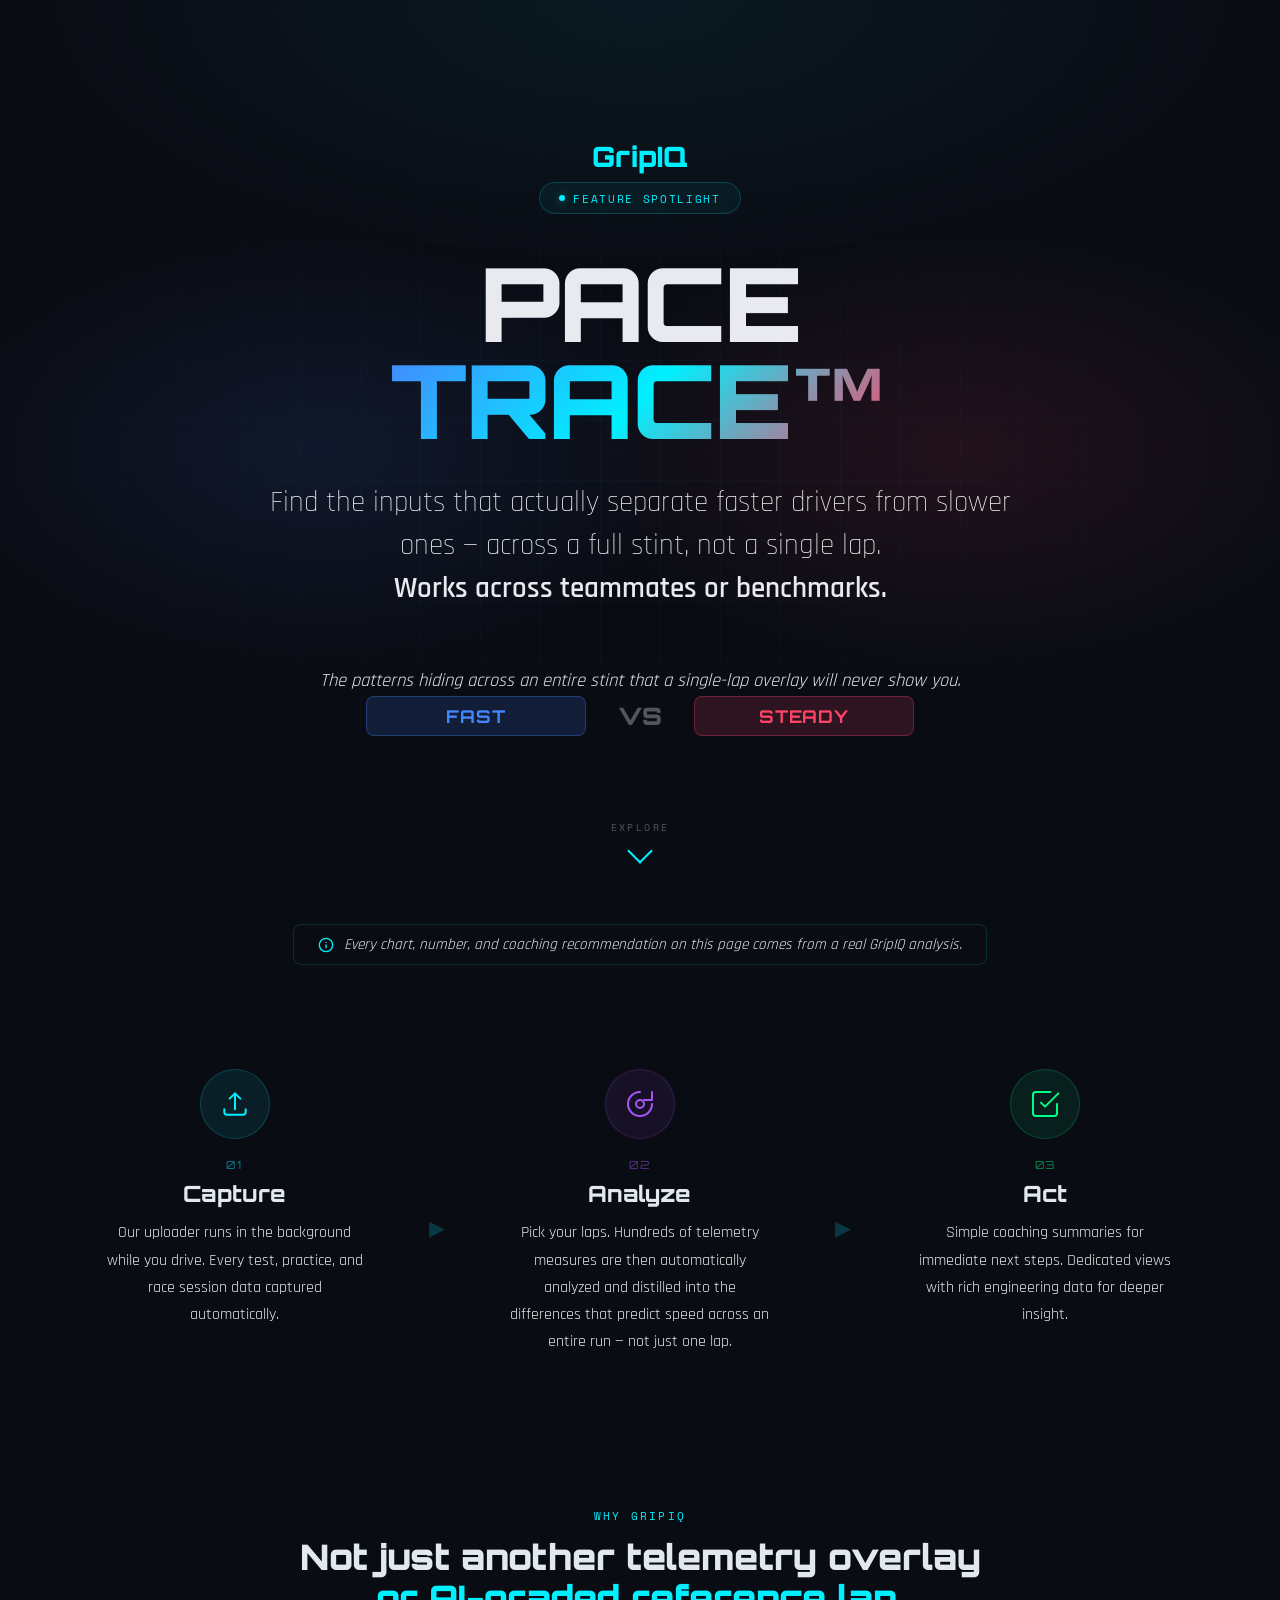
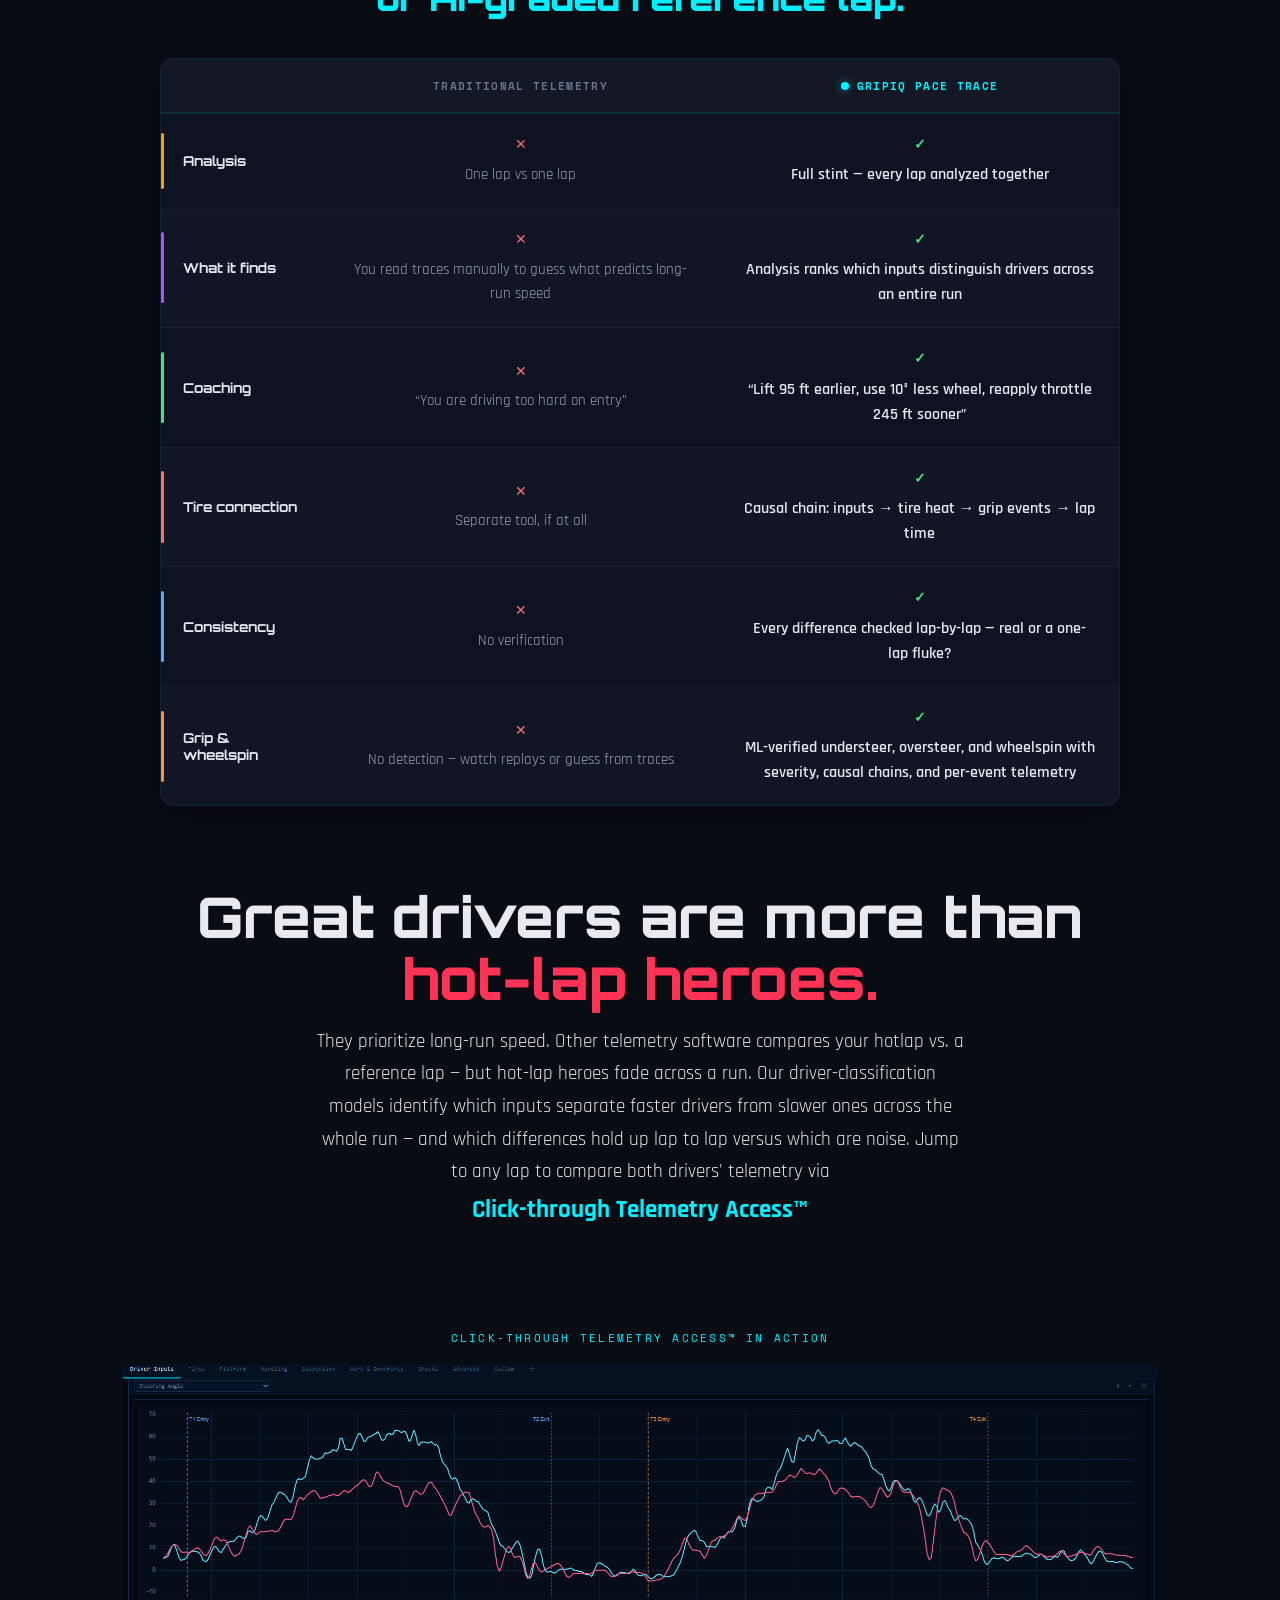
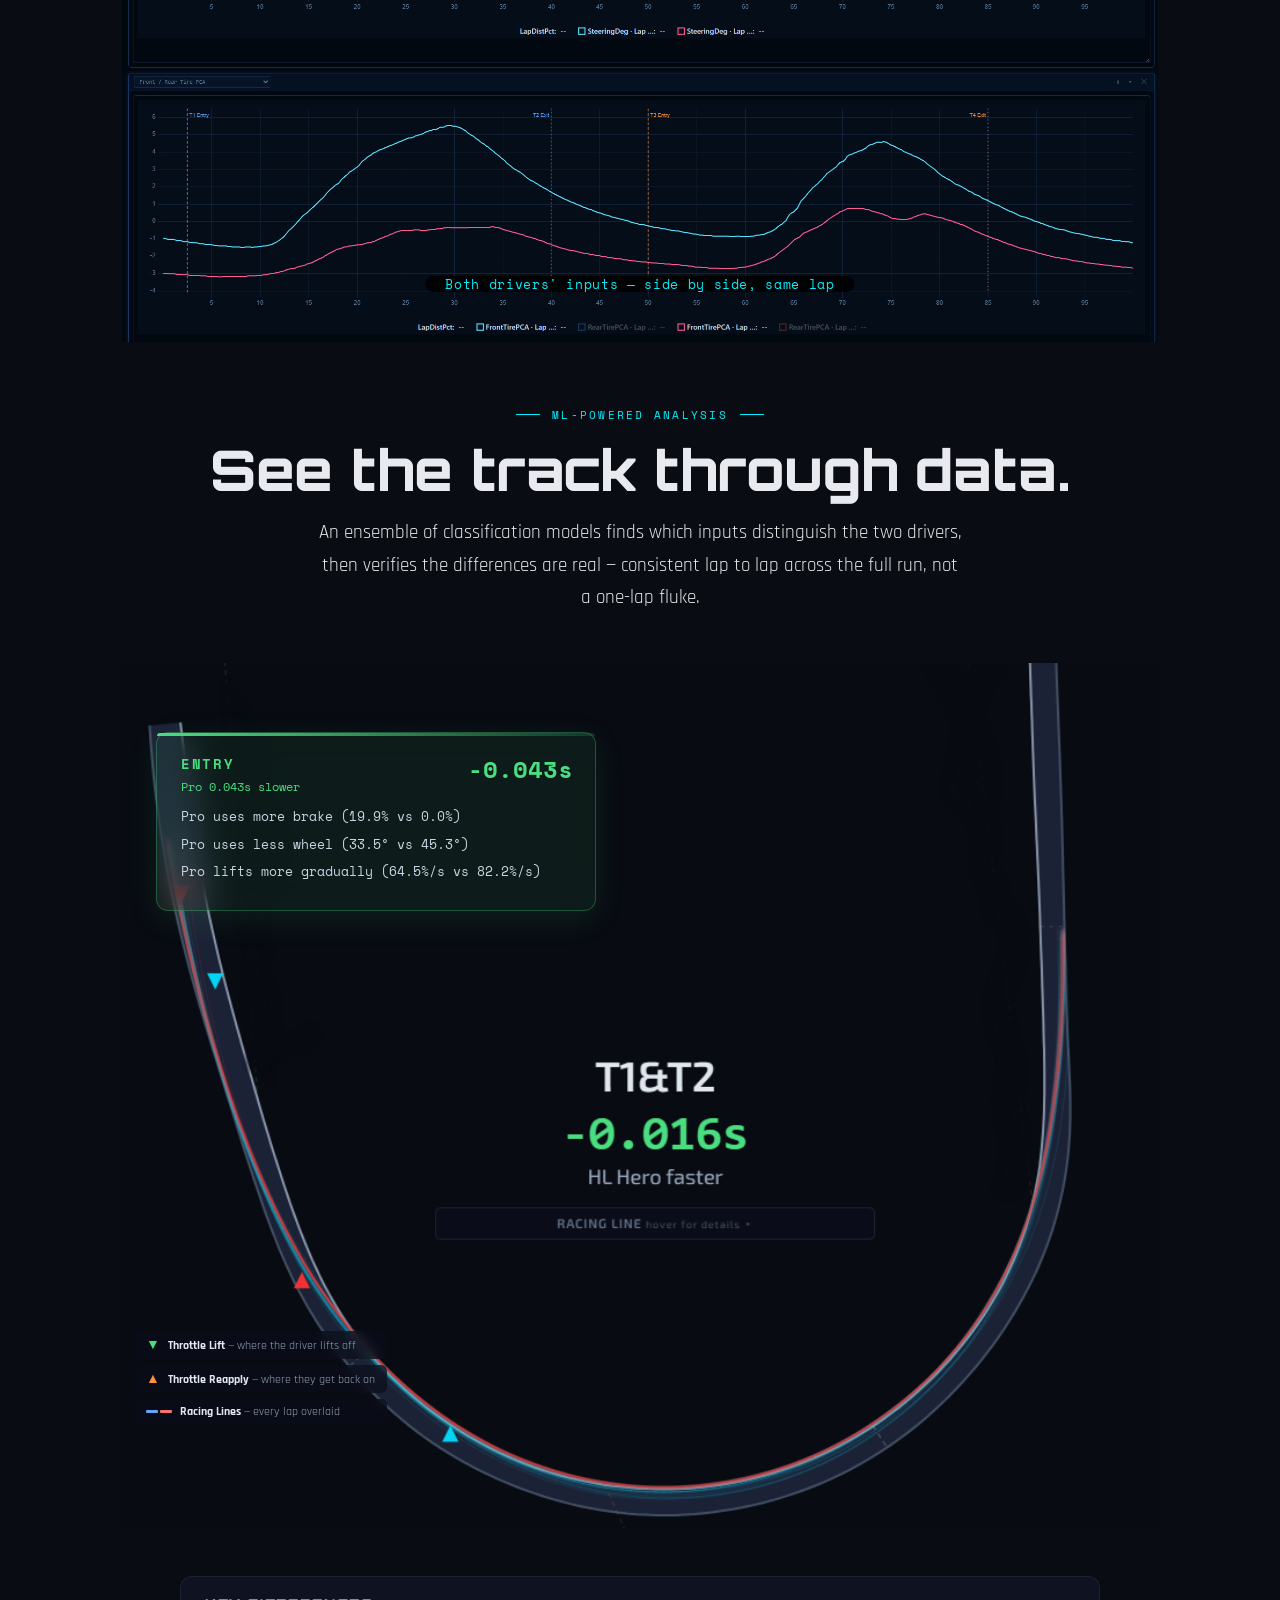
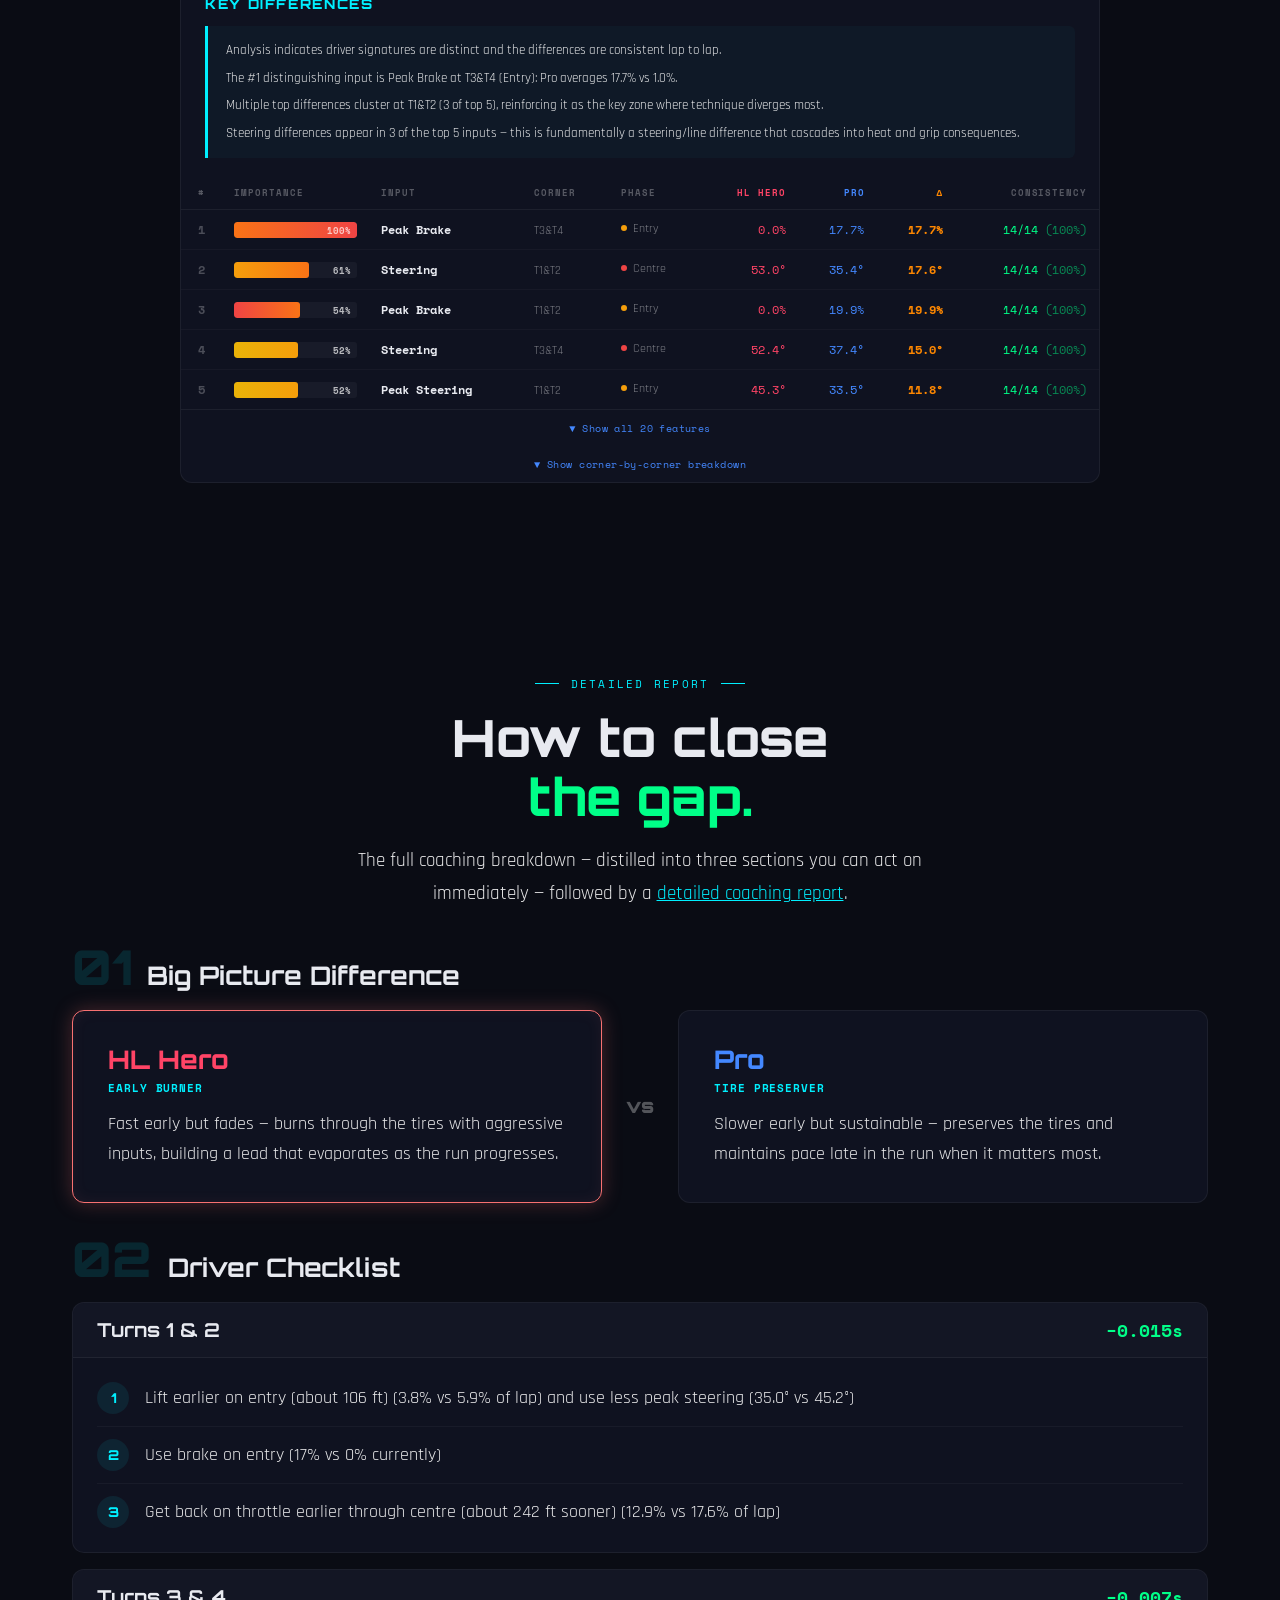
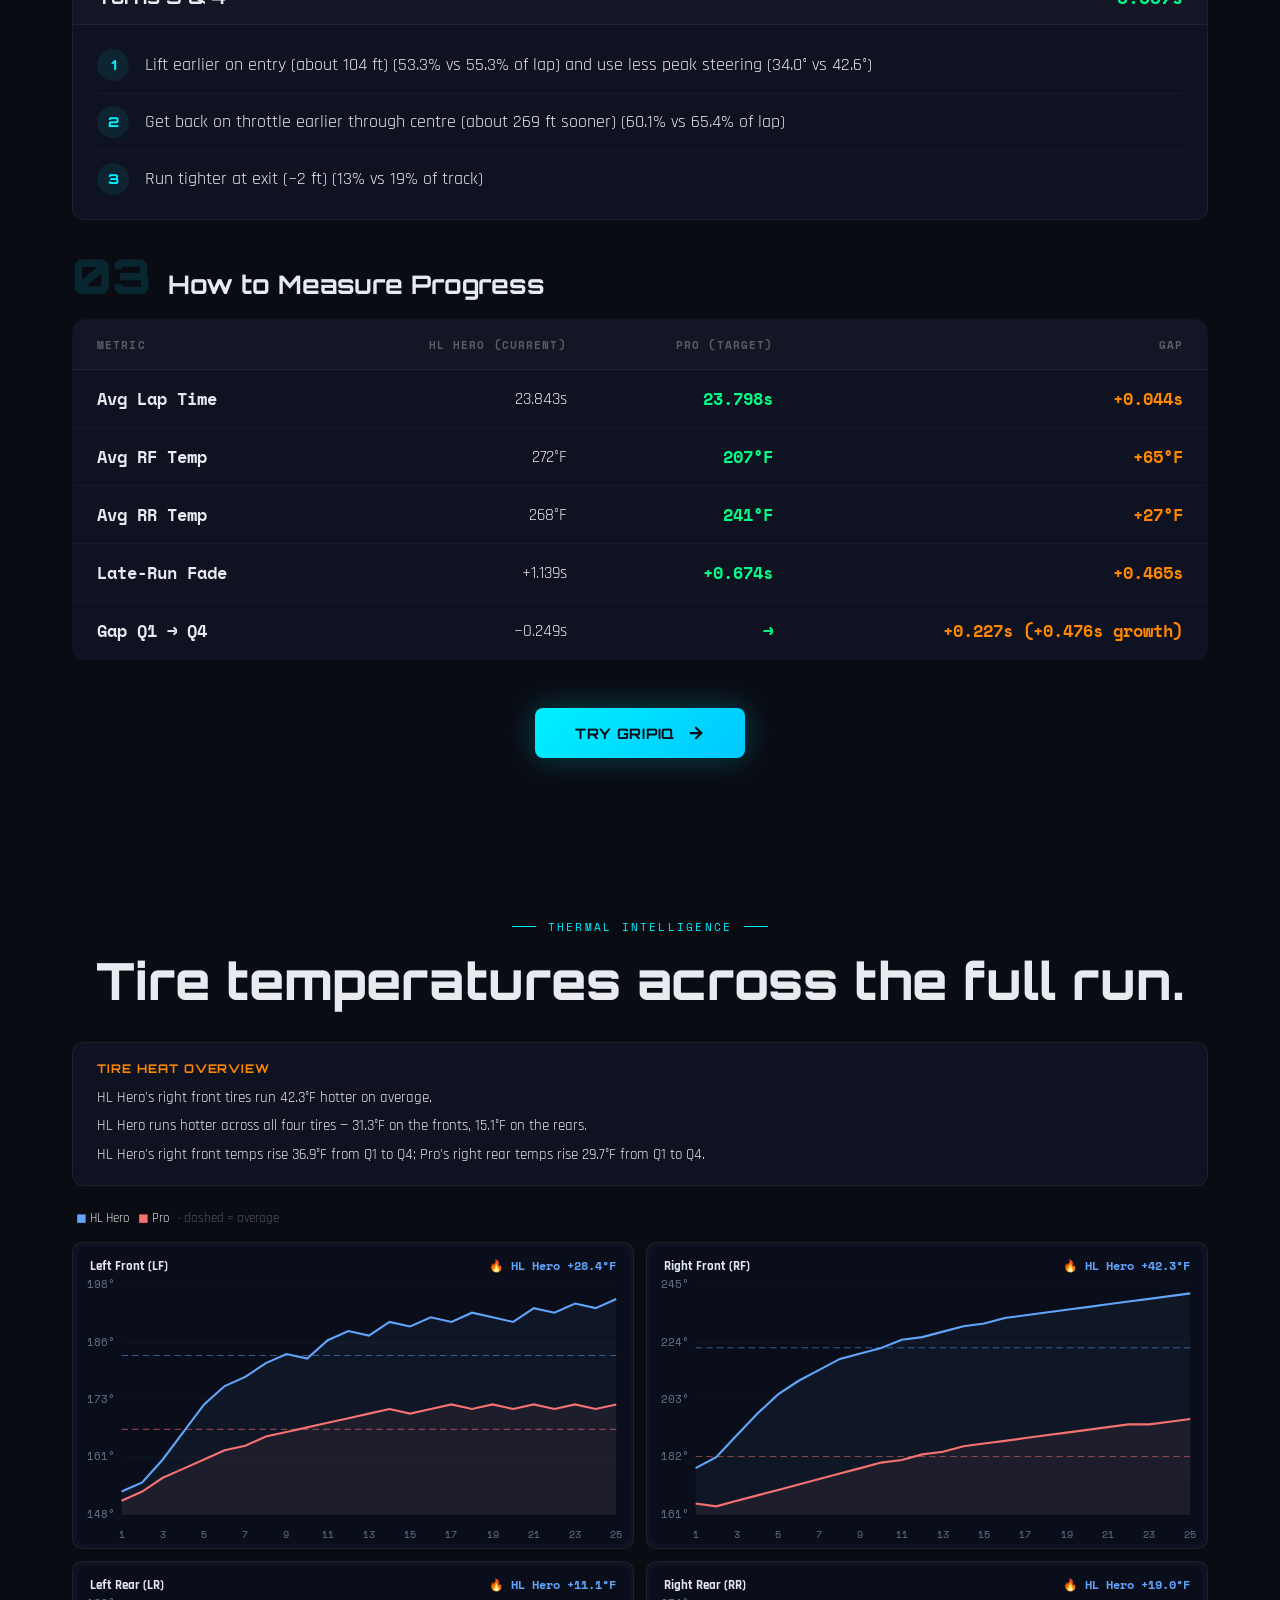
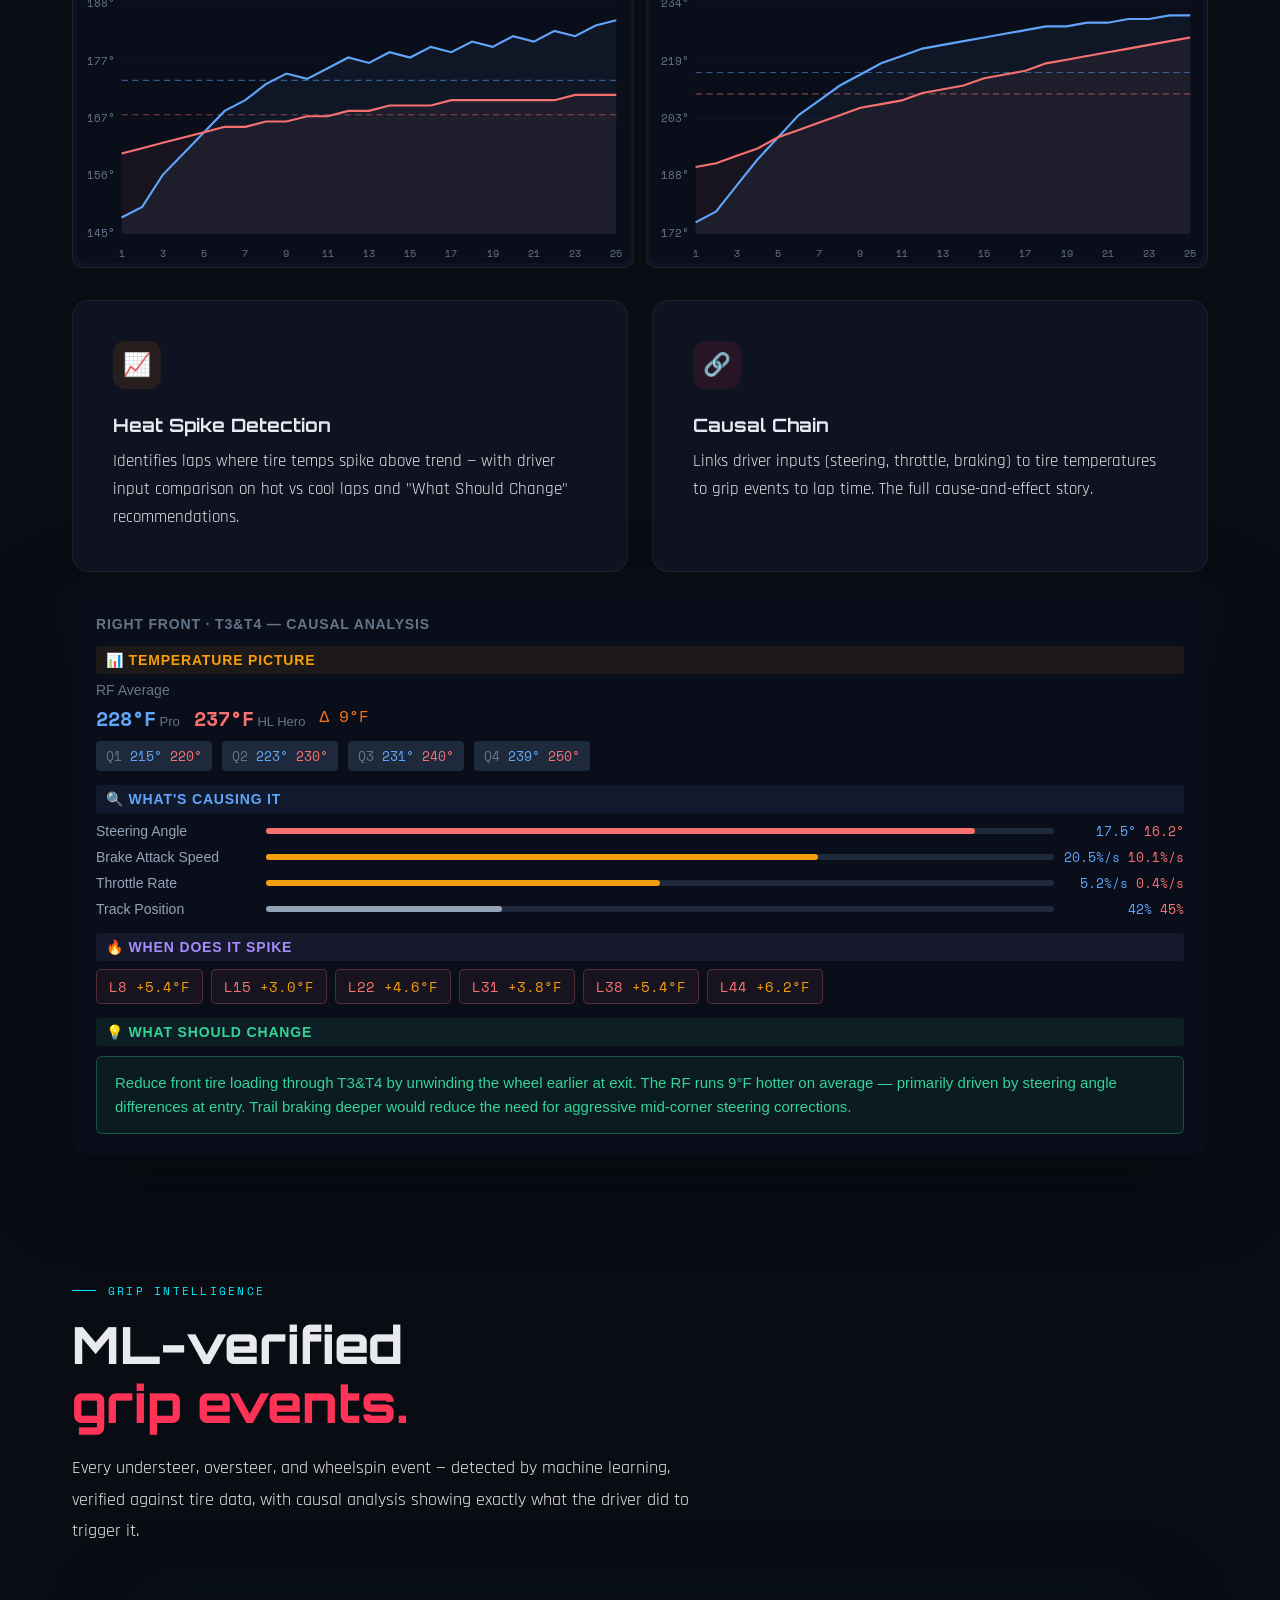
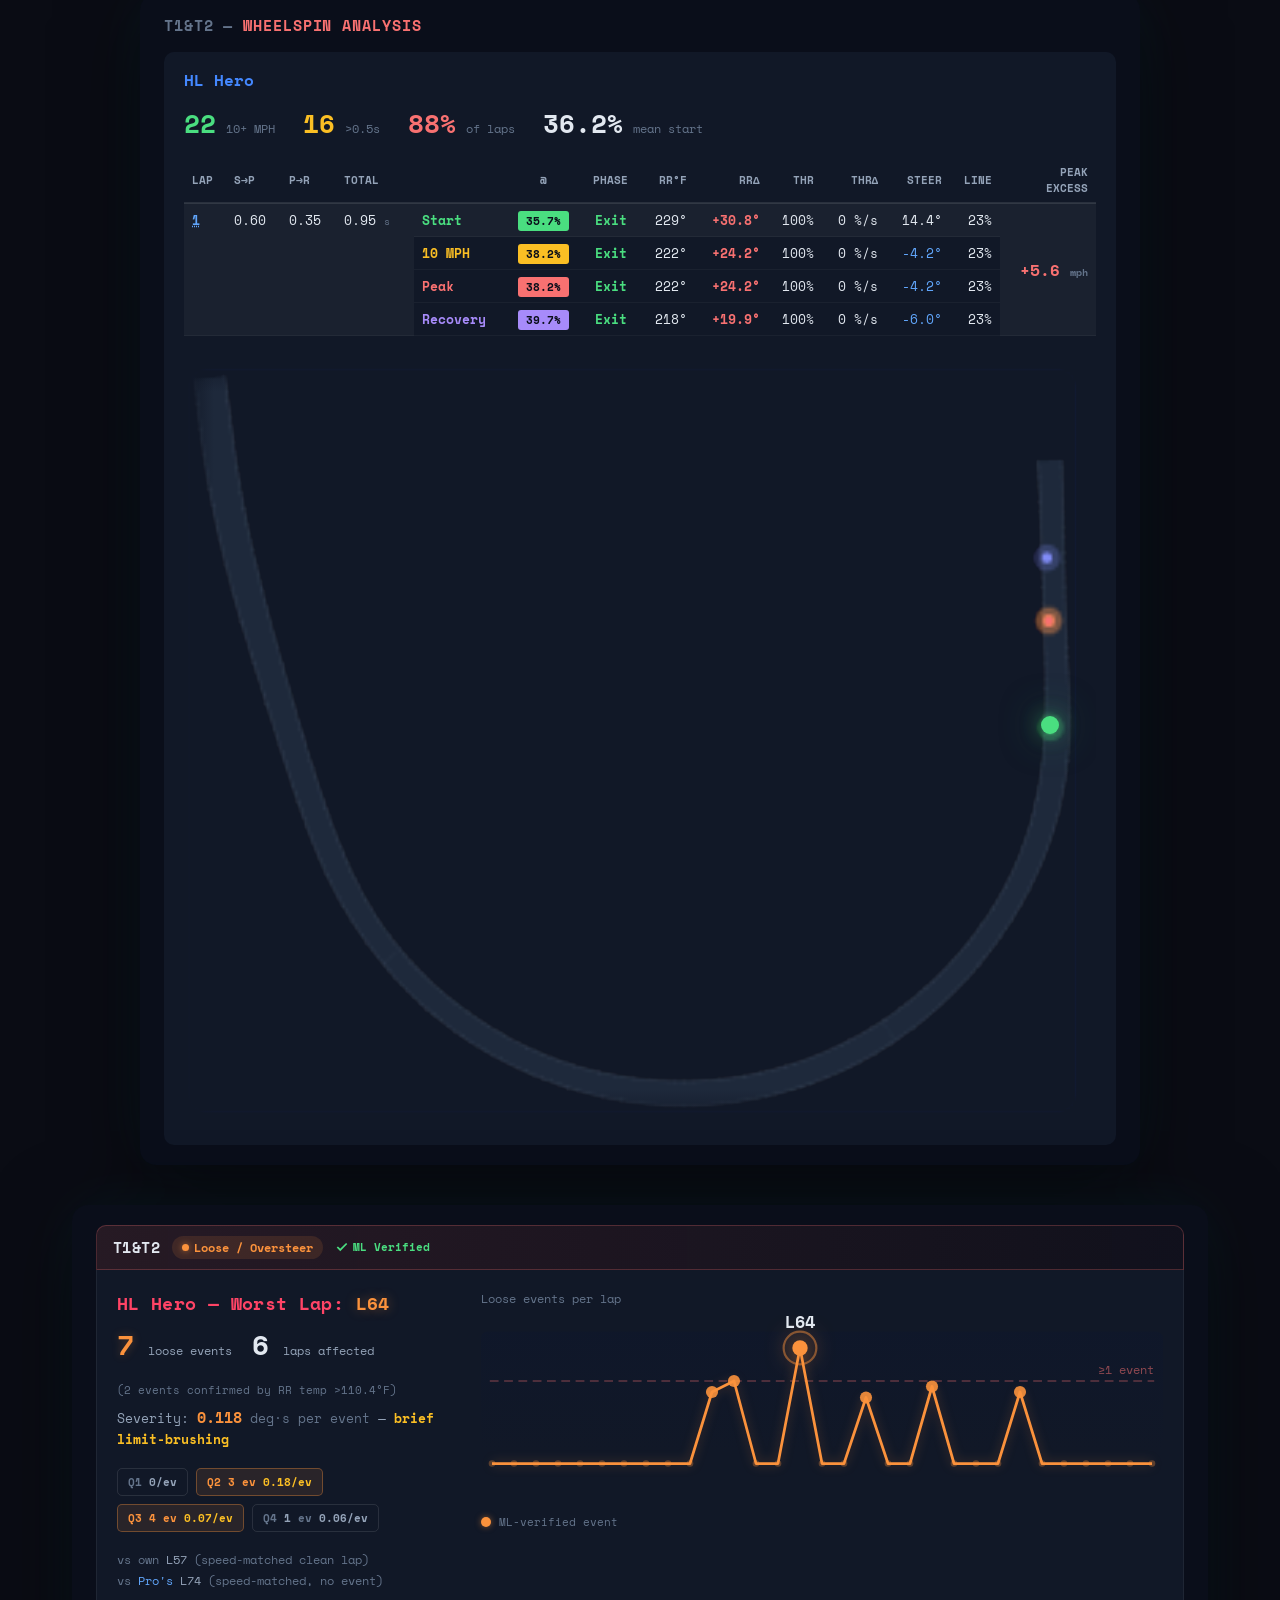
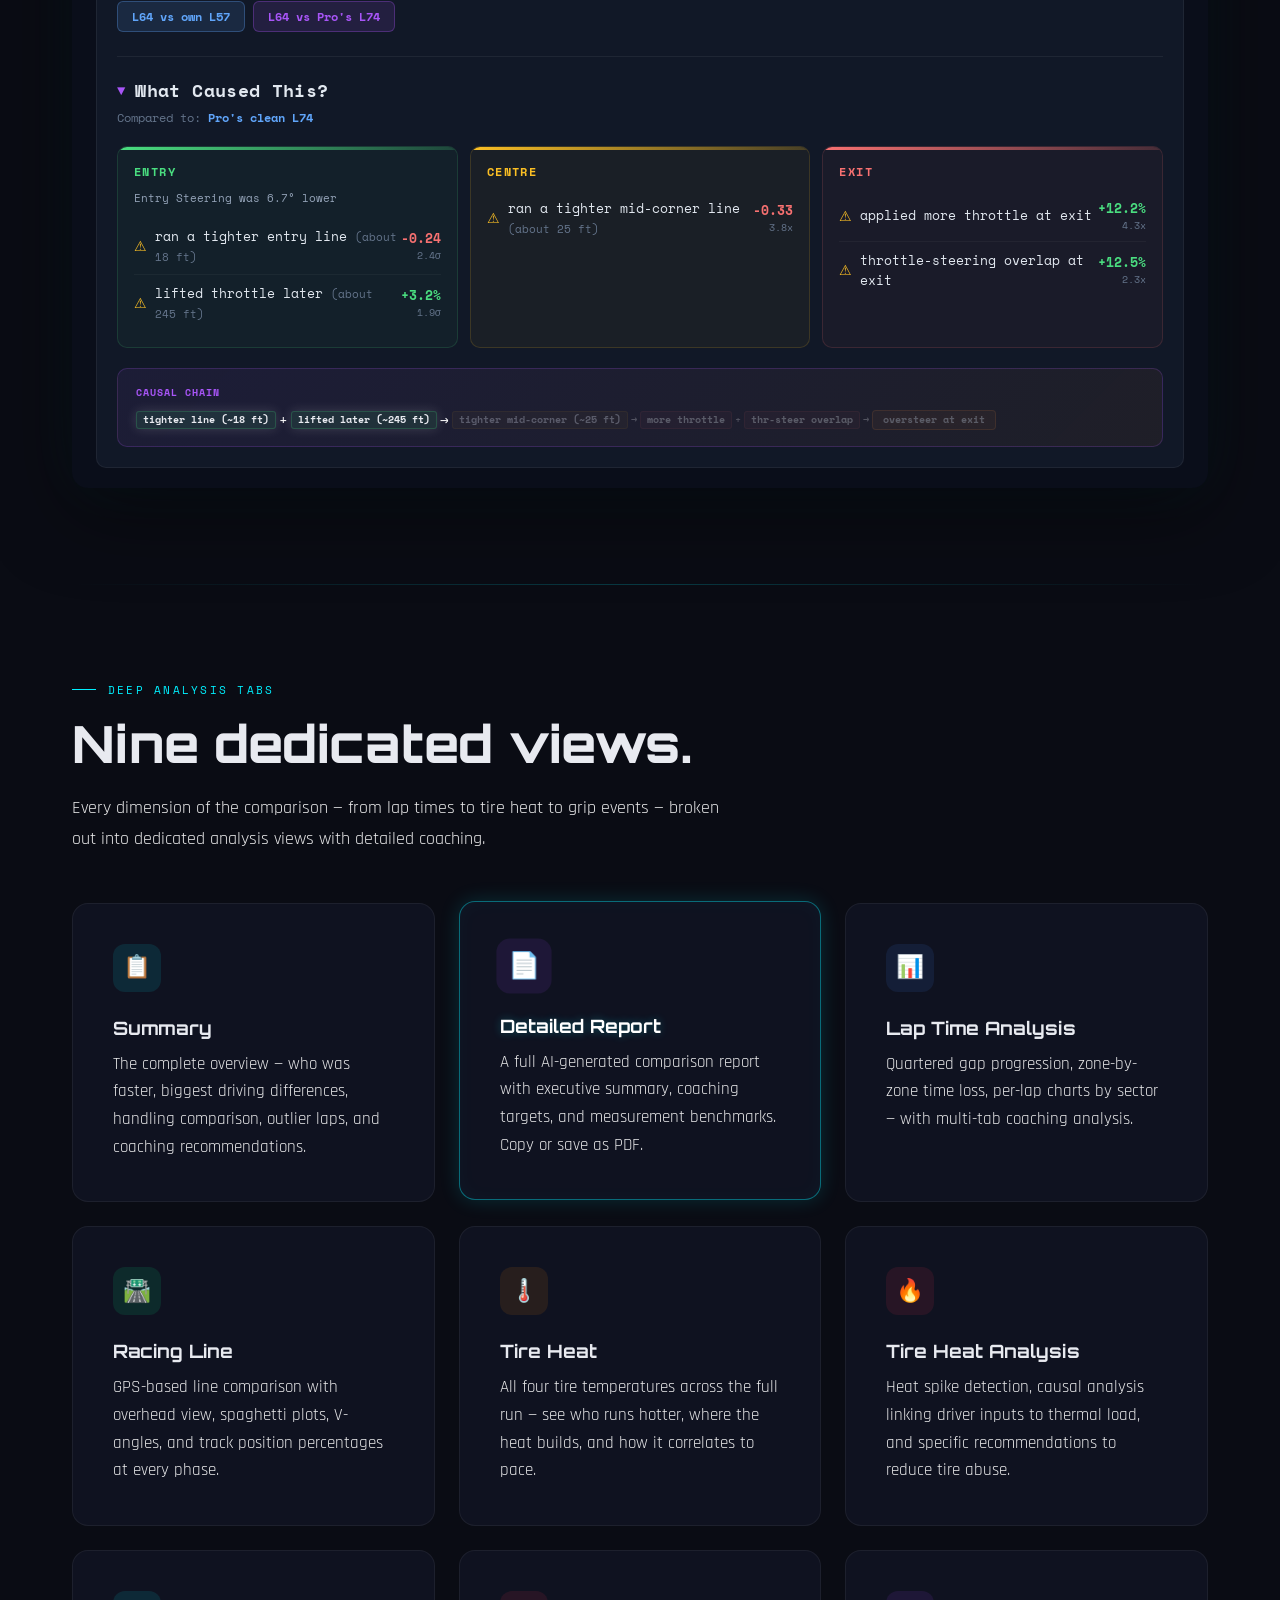
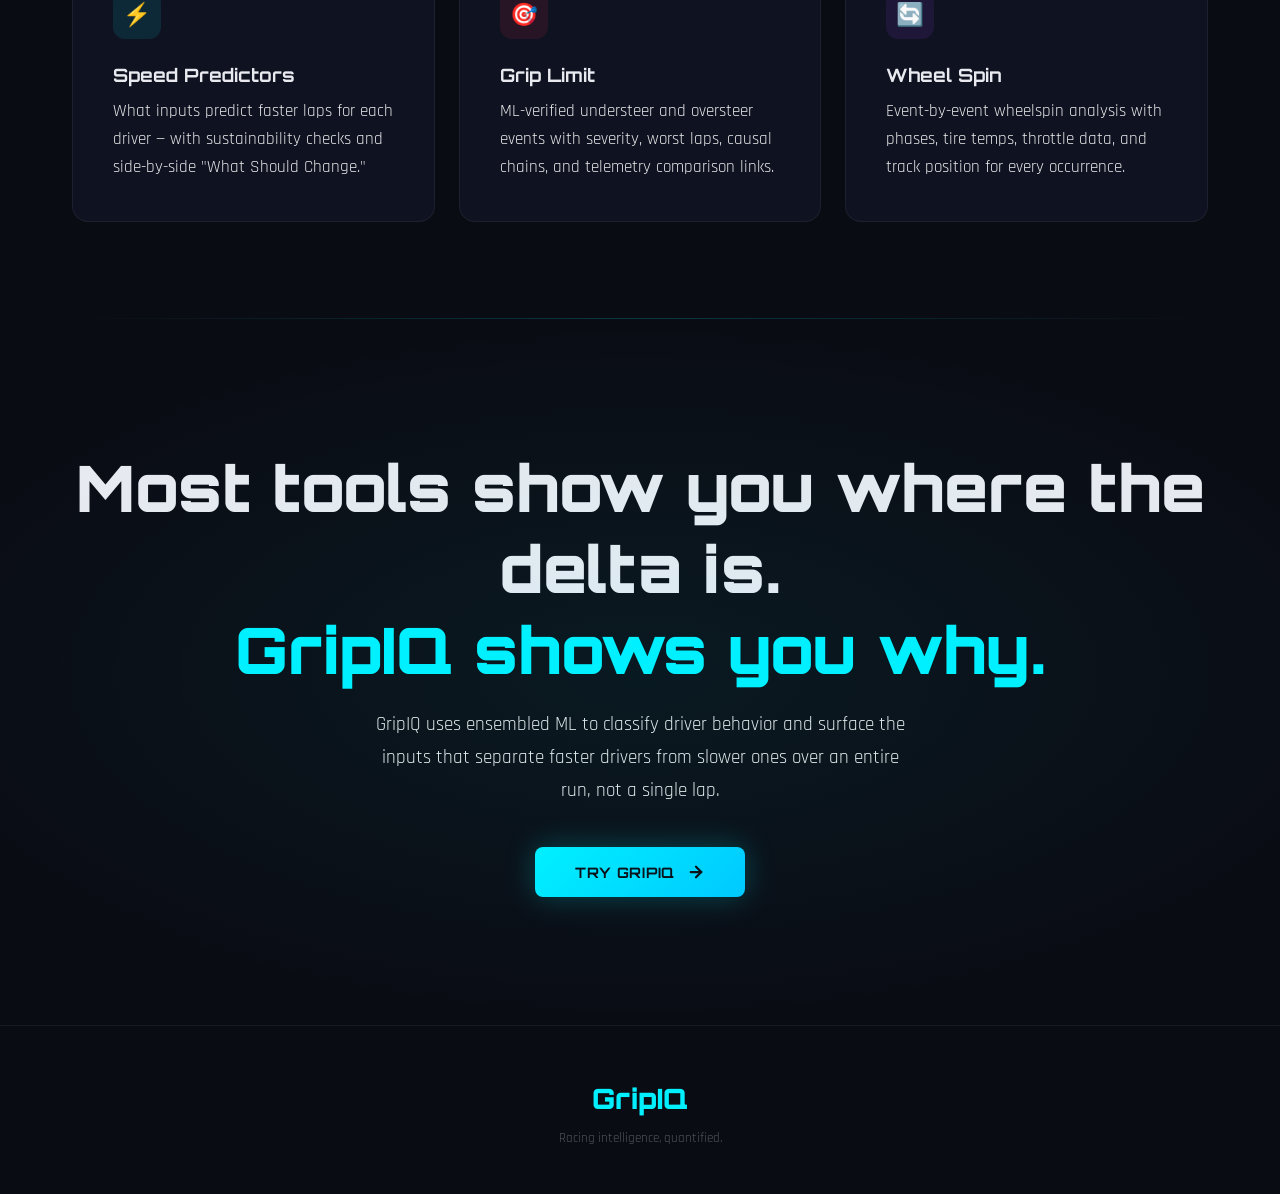
==== commit e2699ea7: "Nine-Views tabs: slow cycle 5s -> 25s (5x slower) Plenty of time to read each card.  Co-Authored-By:" ====
--- a/driver-comparison.html
+++ b/driver-comparison.html
@@ -2782,7 +2782,7 @@
   tabs[currentTab].classList.remove('active');
   currentTab = (currentTab + 1) % tabs.length;
   tabs[currentTab].classList.add('active');
-}, 5000);
+}, 25000);
 </script>
 
 <script>
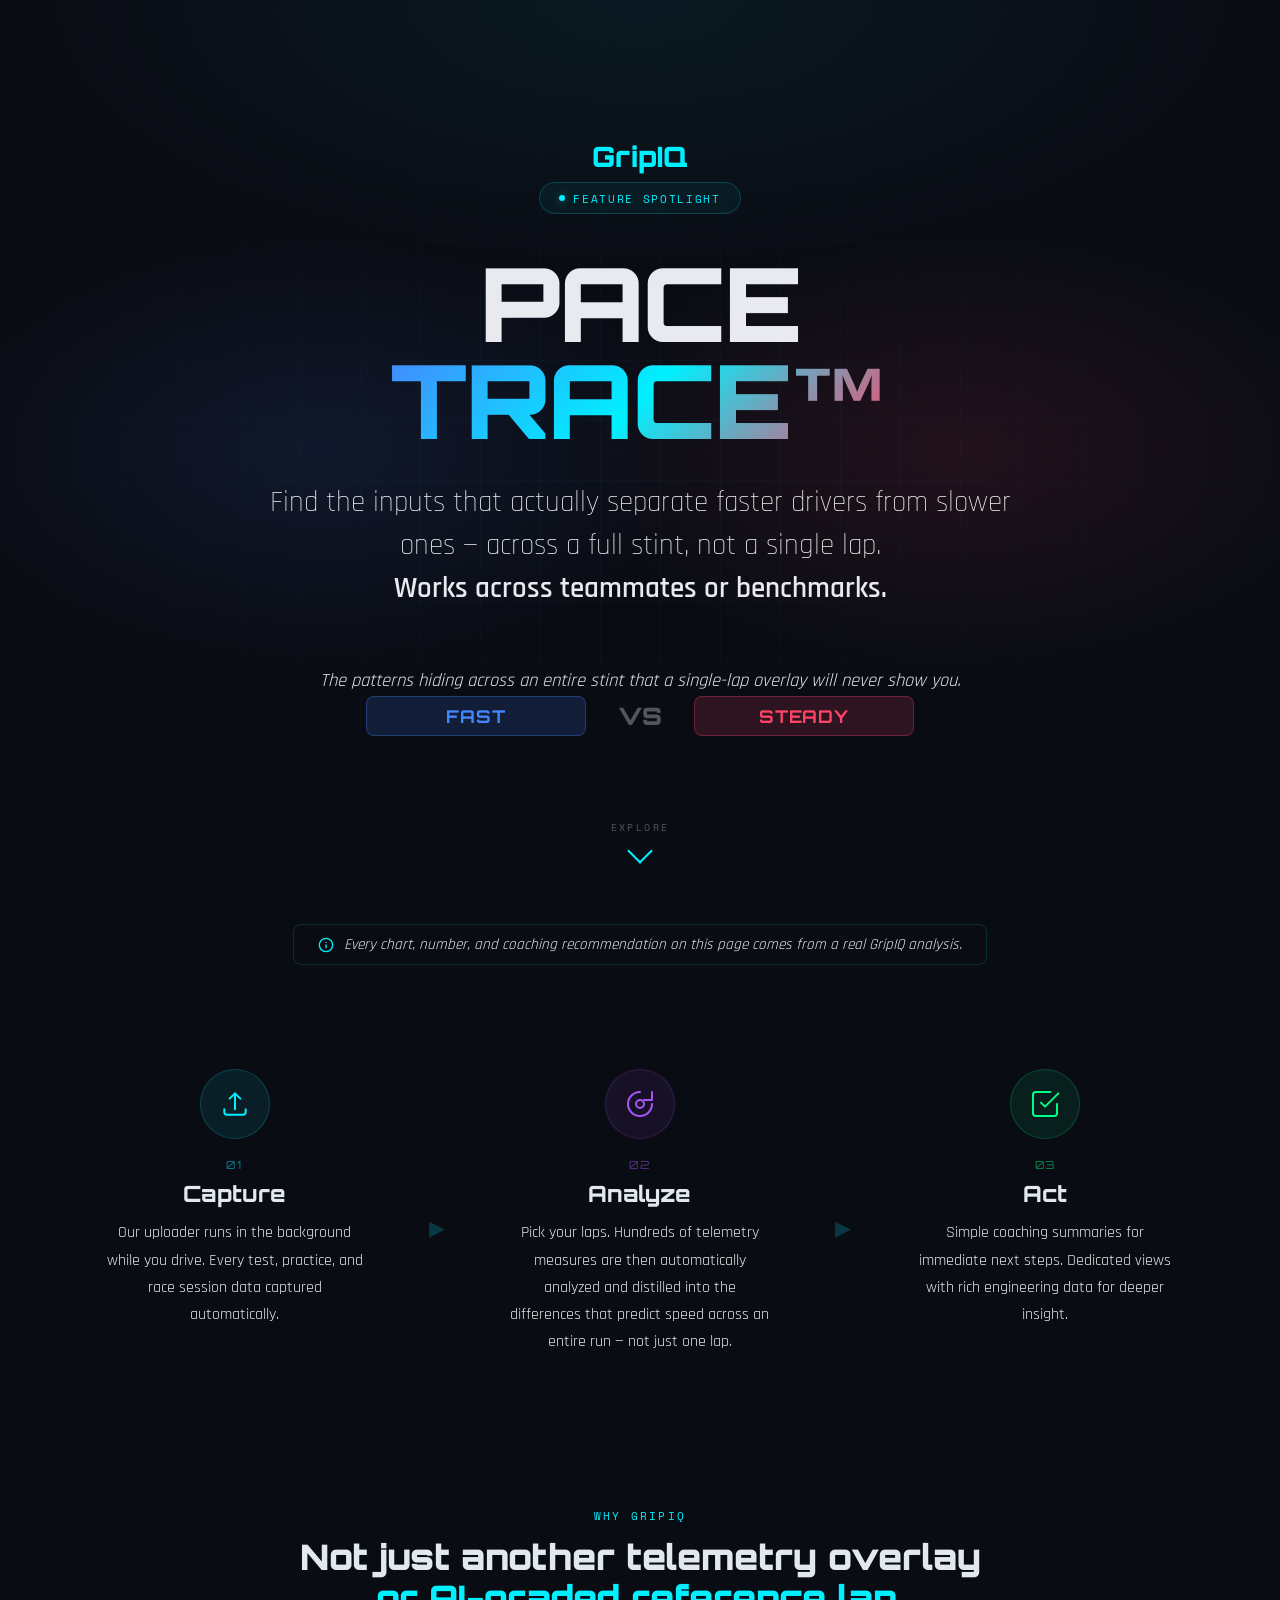
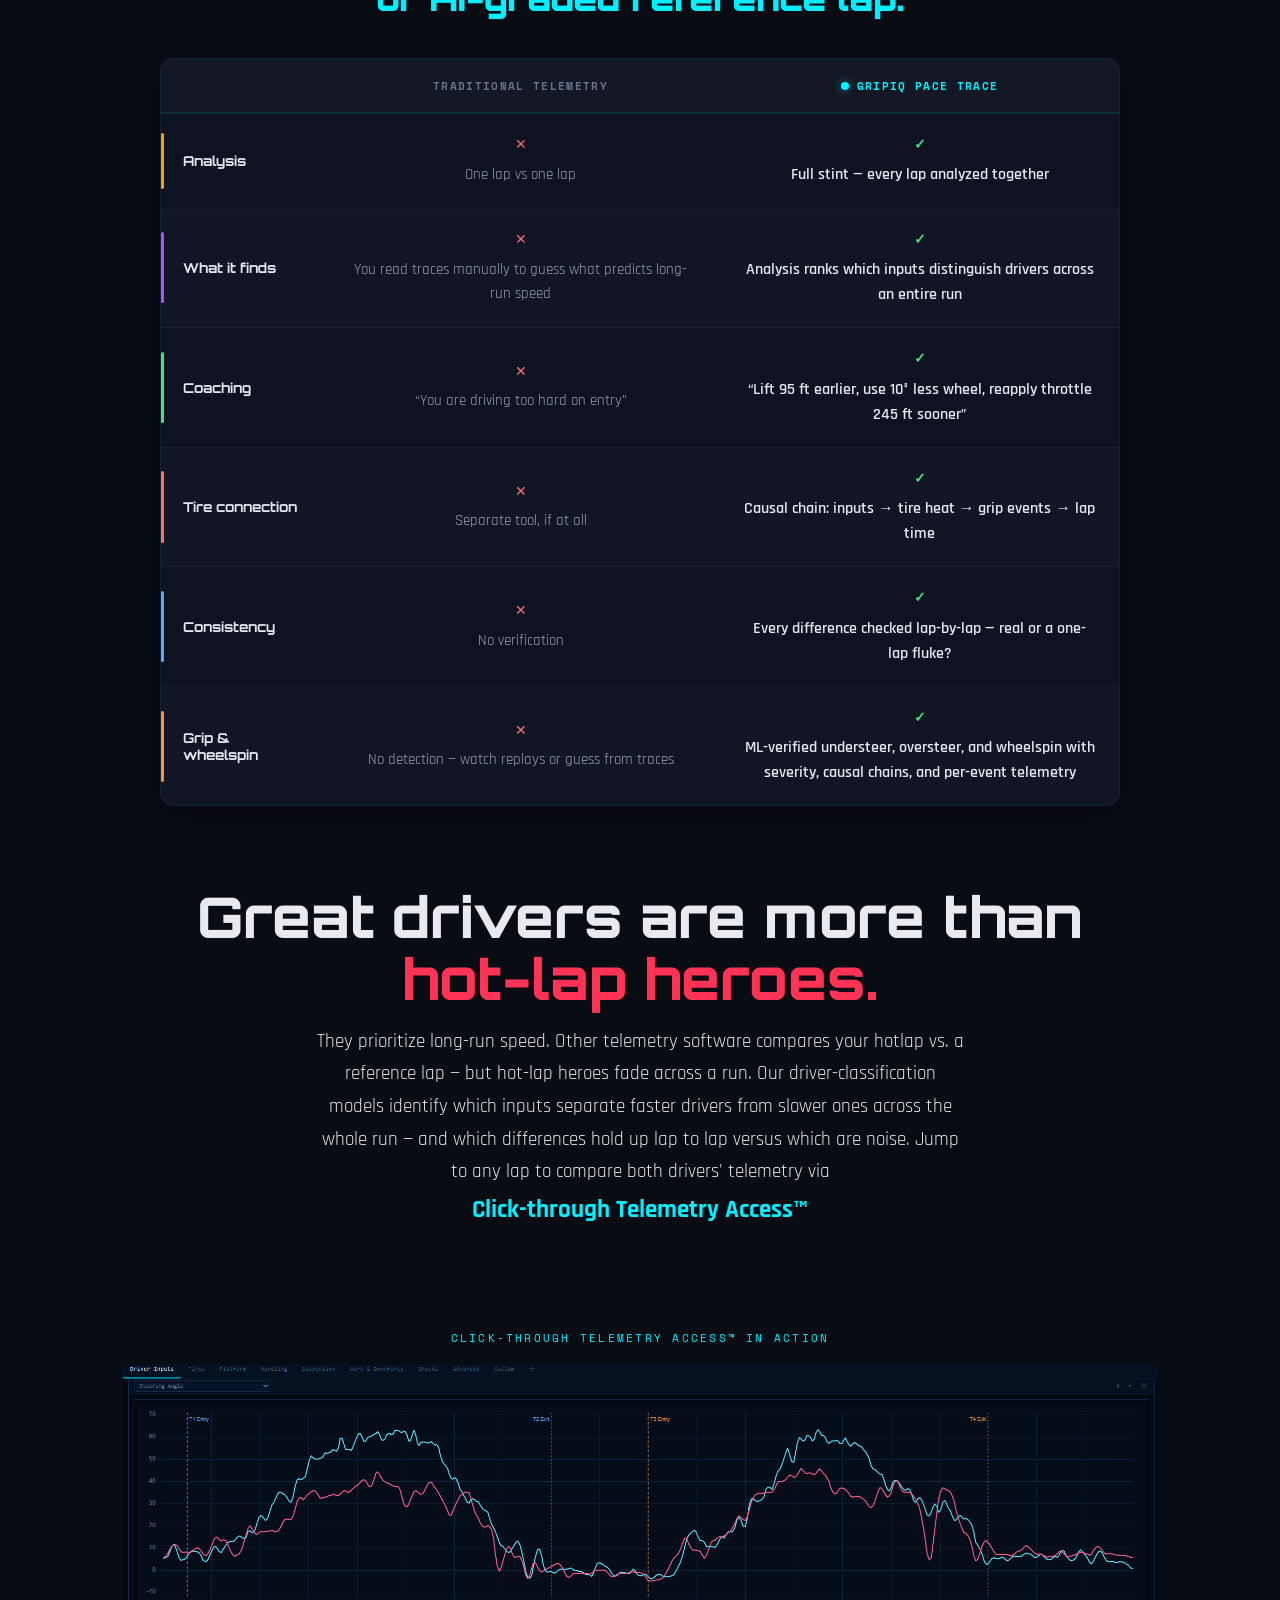
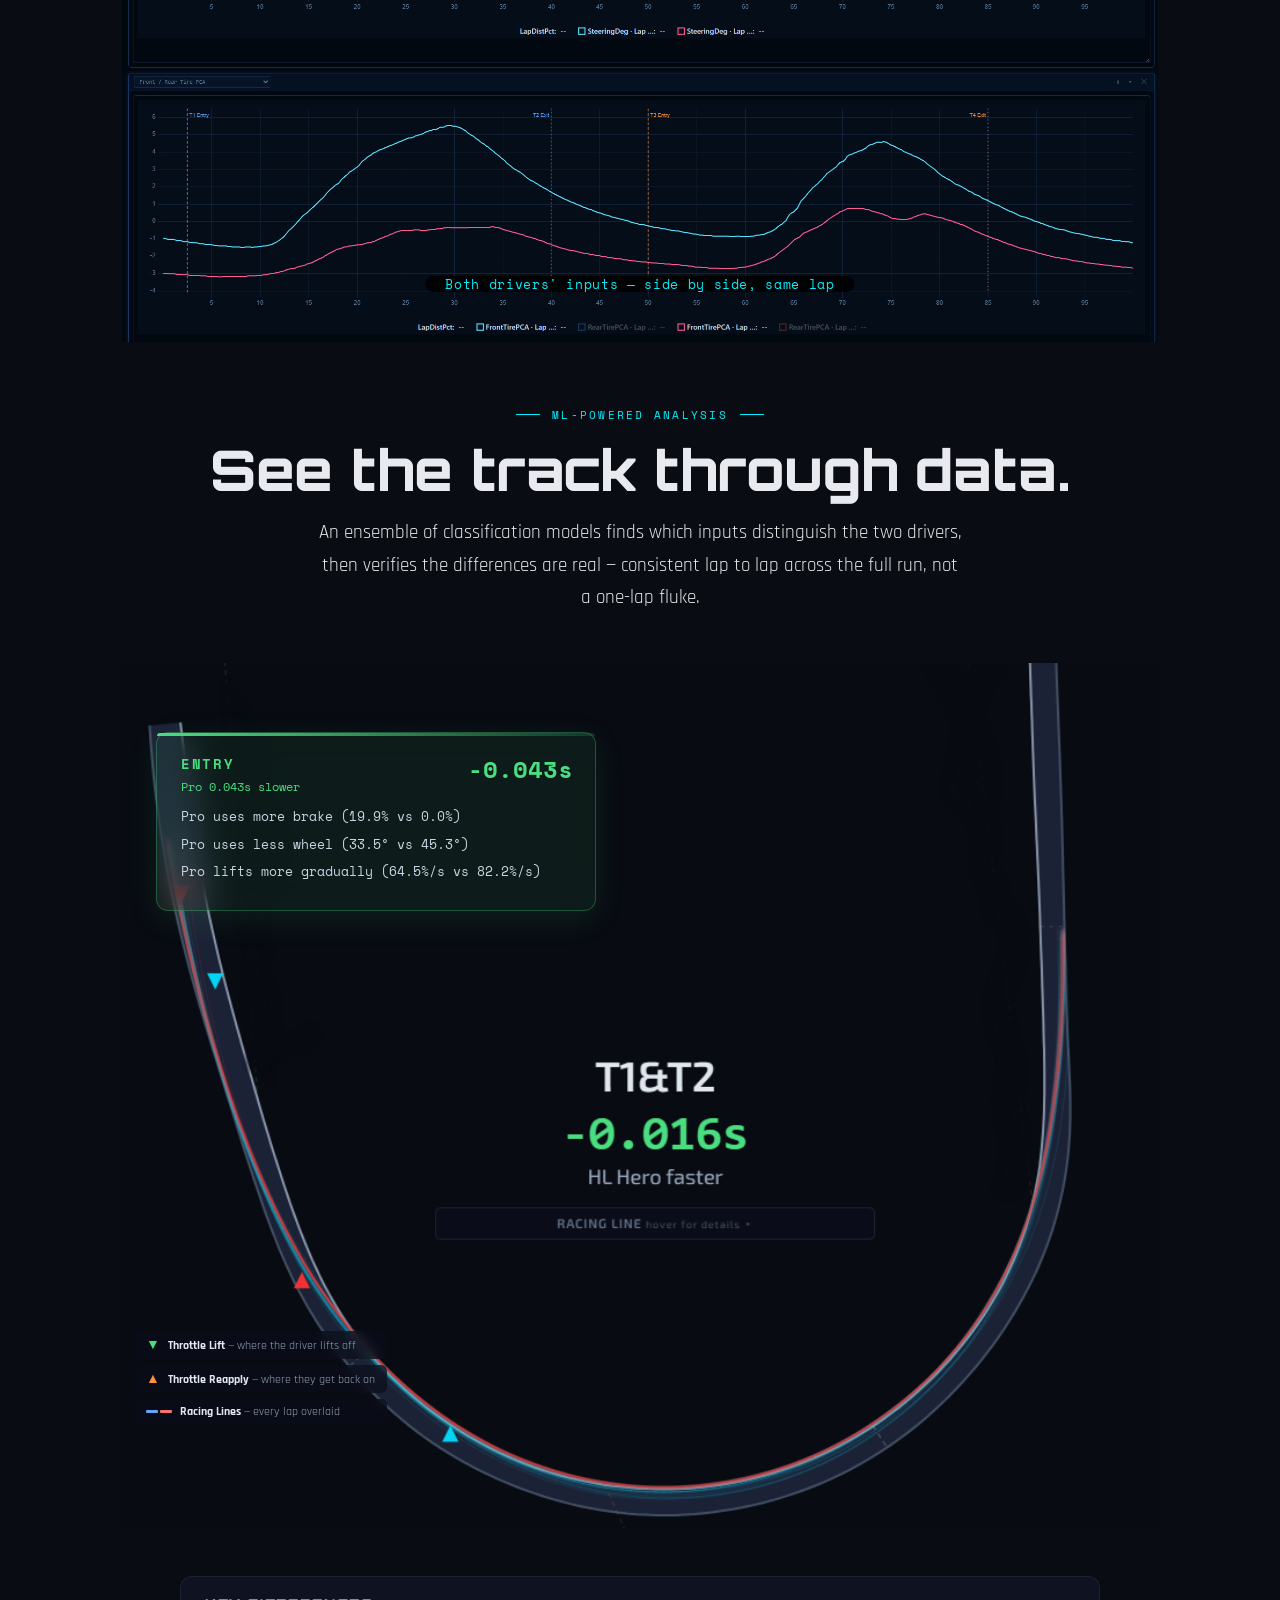
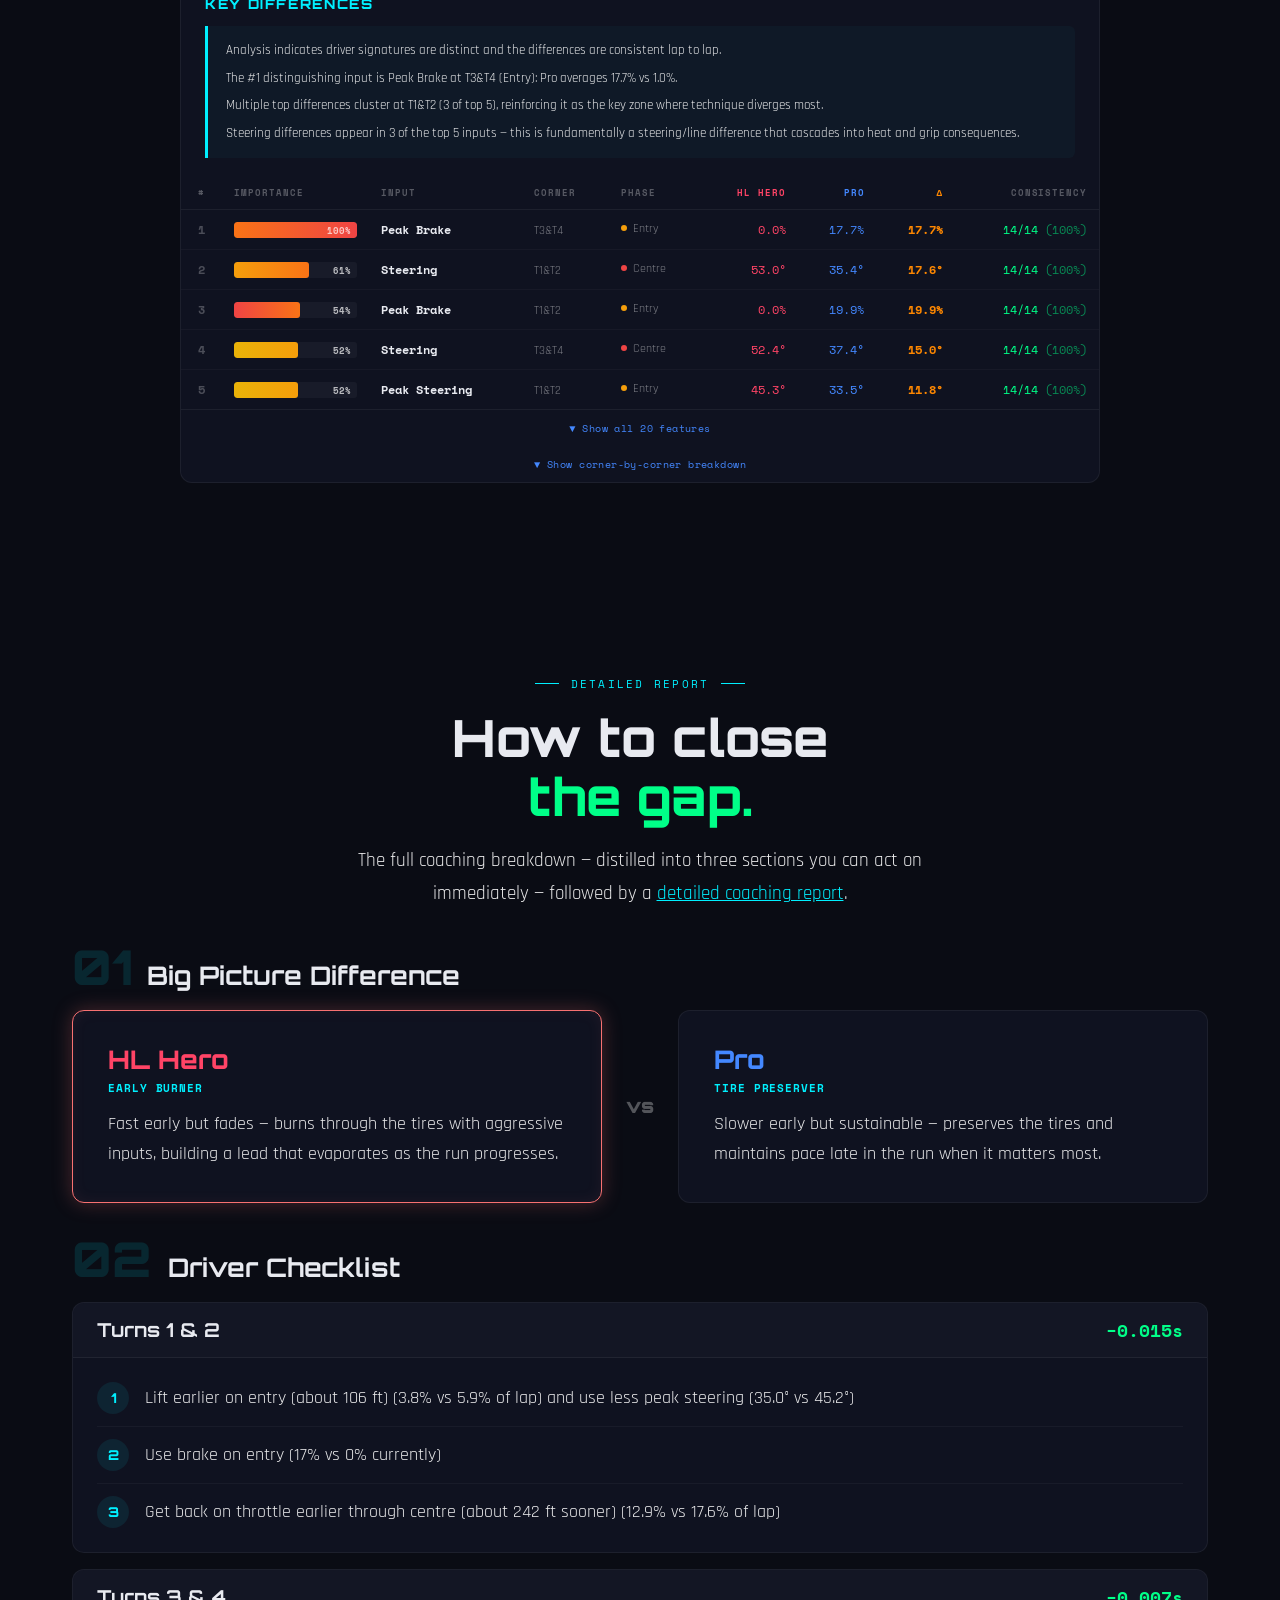
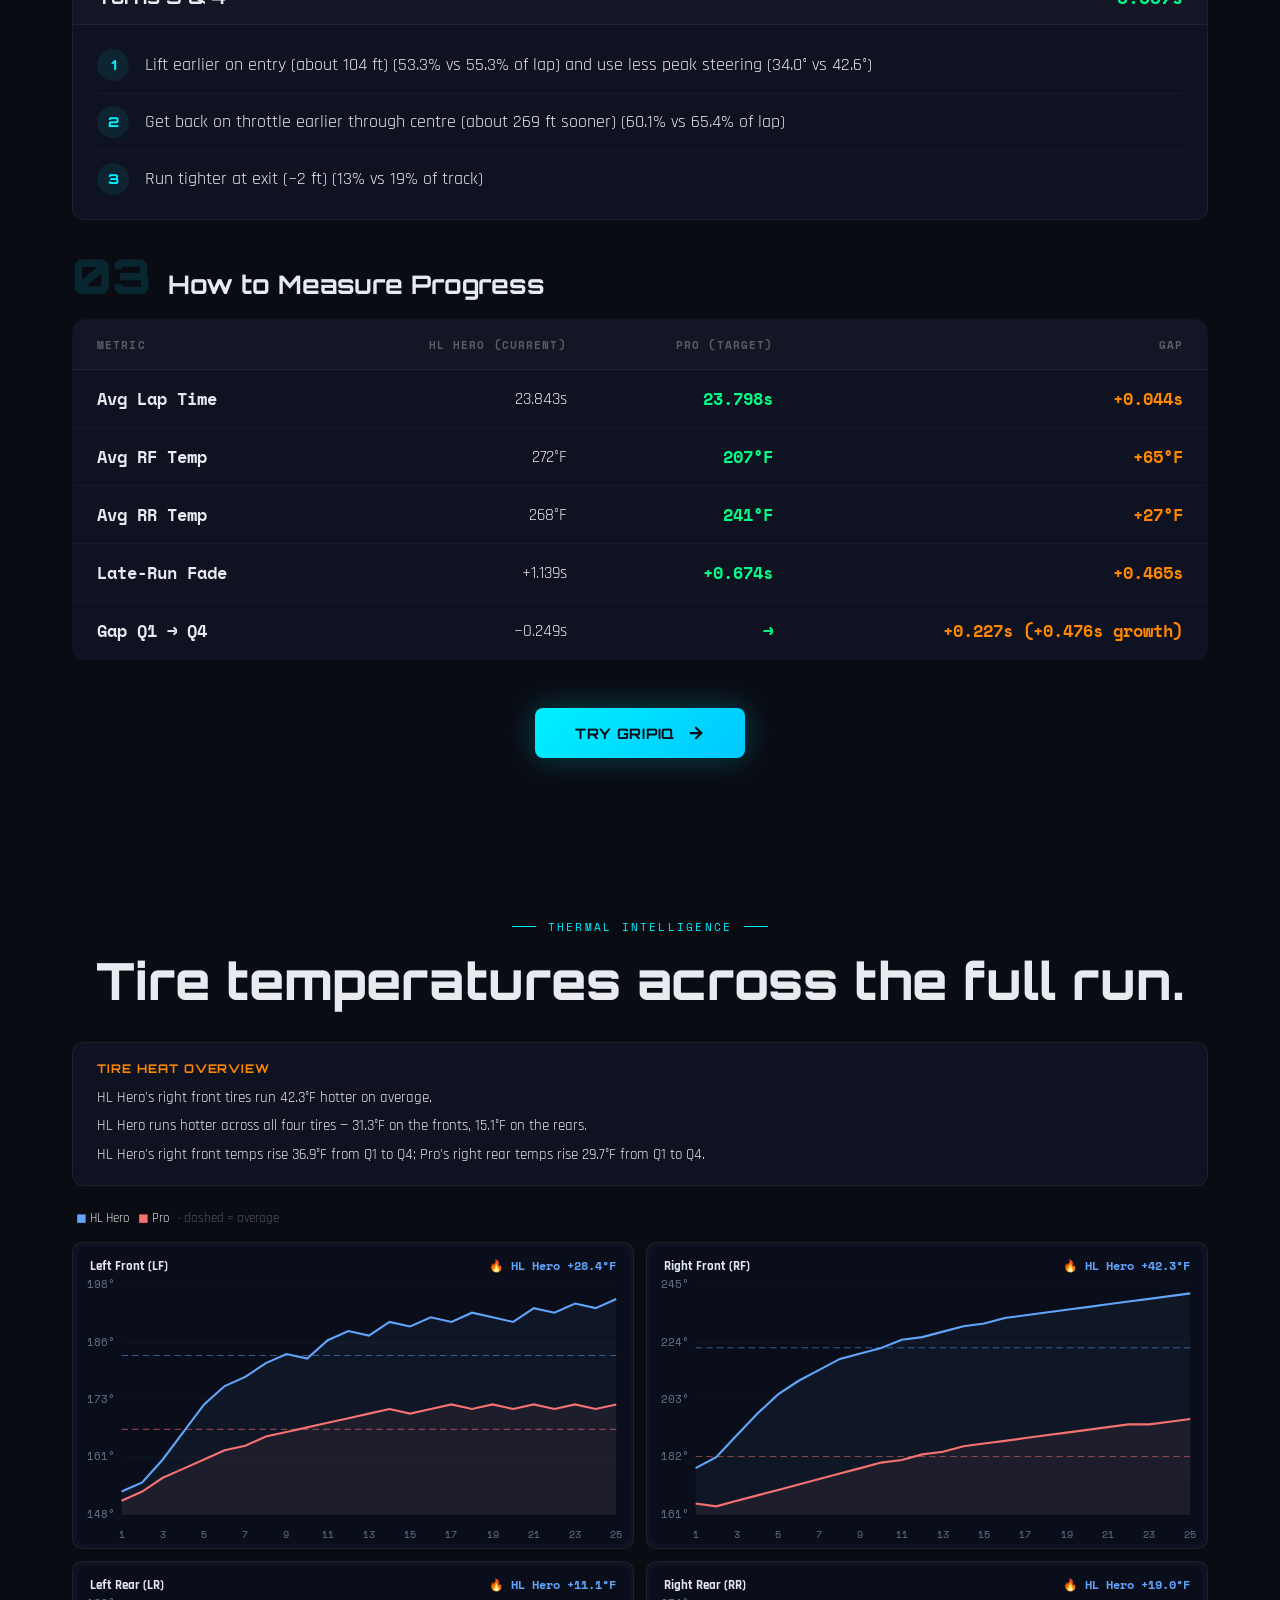
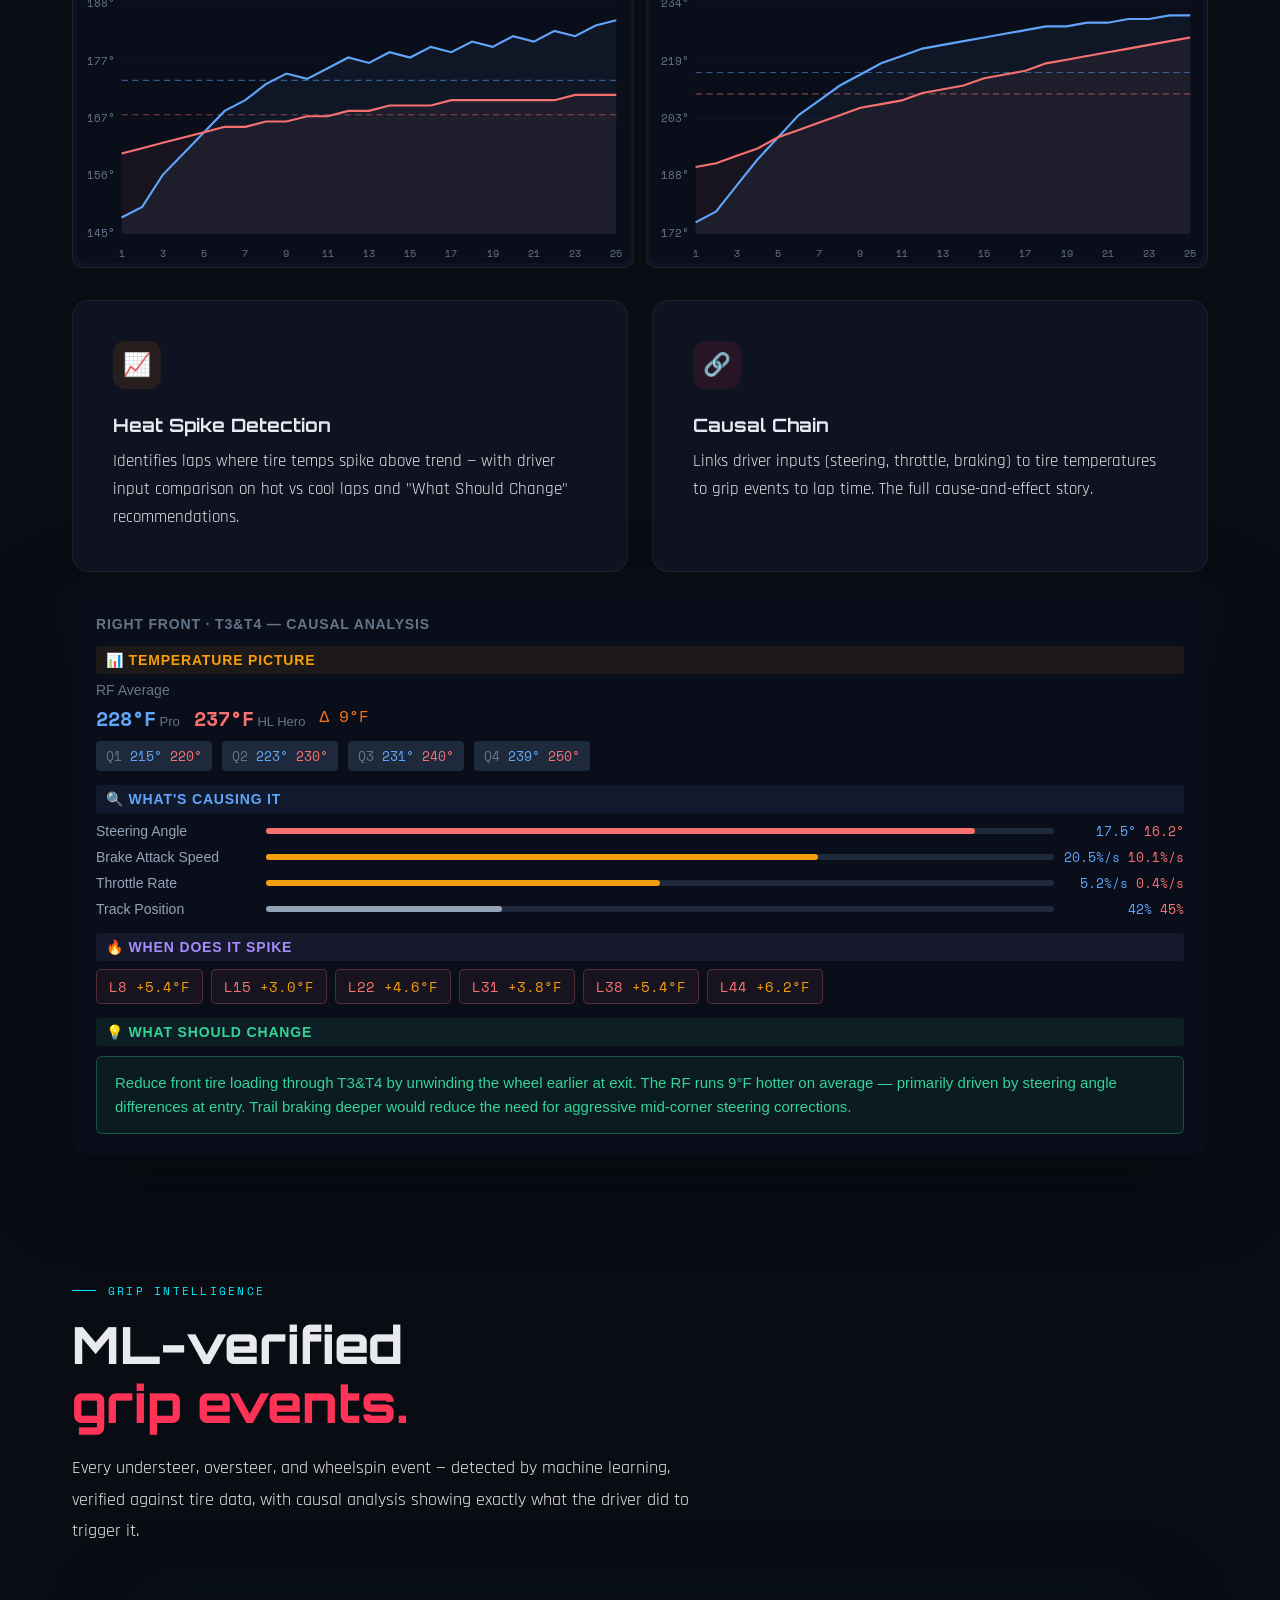
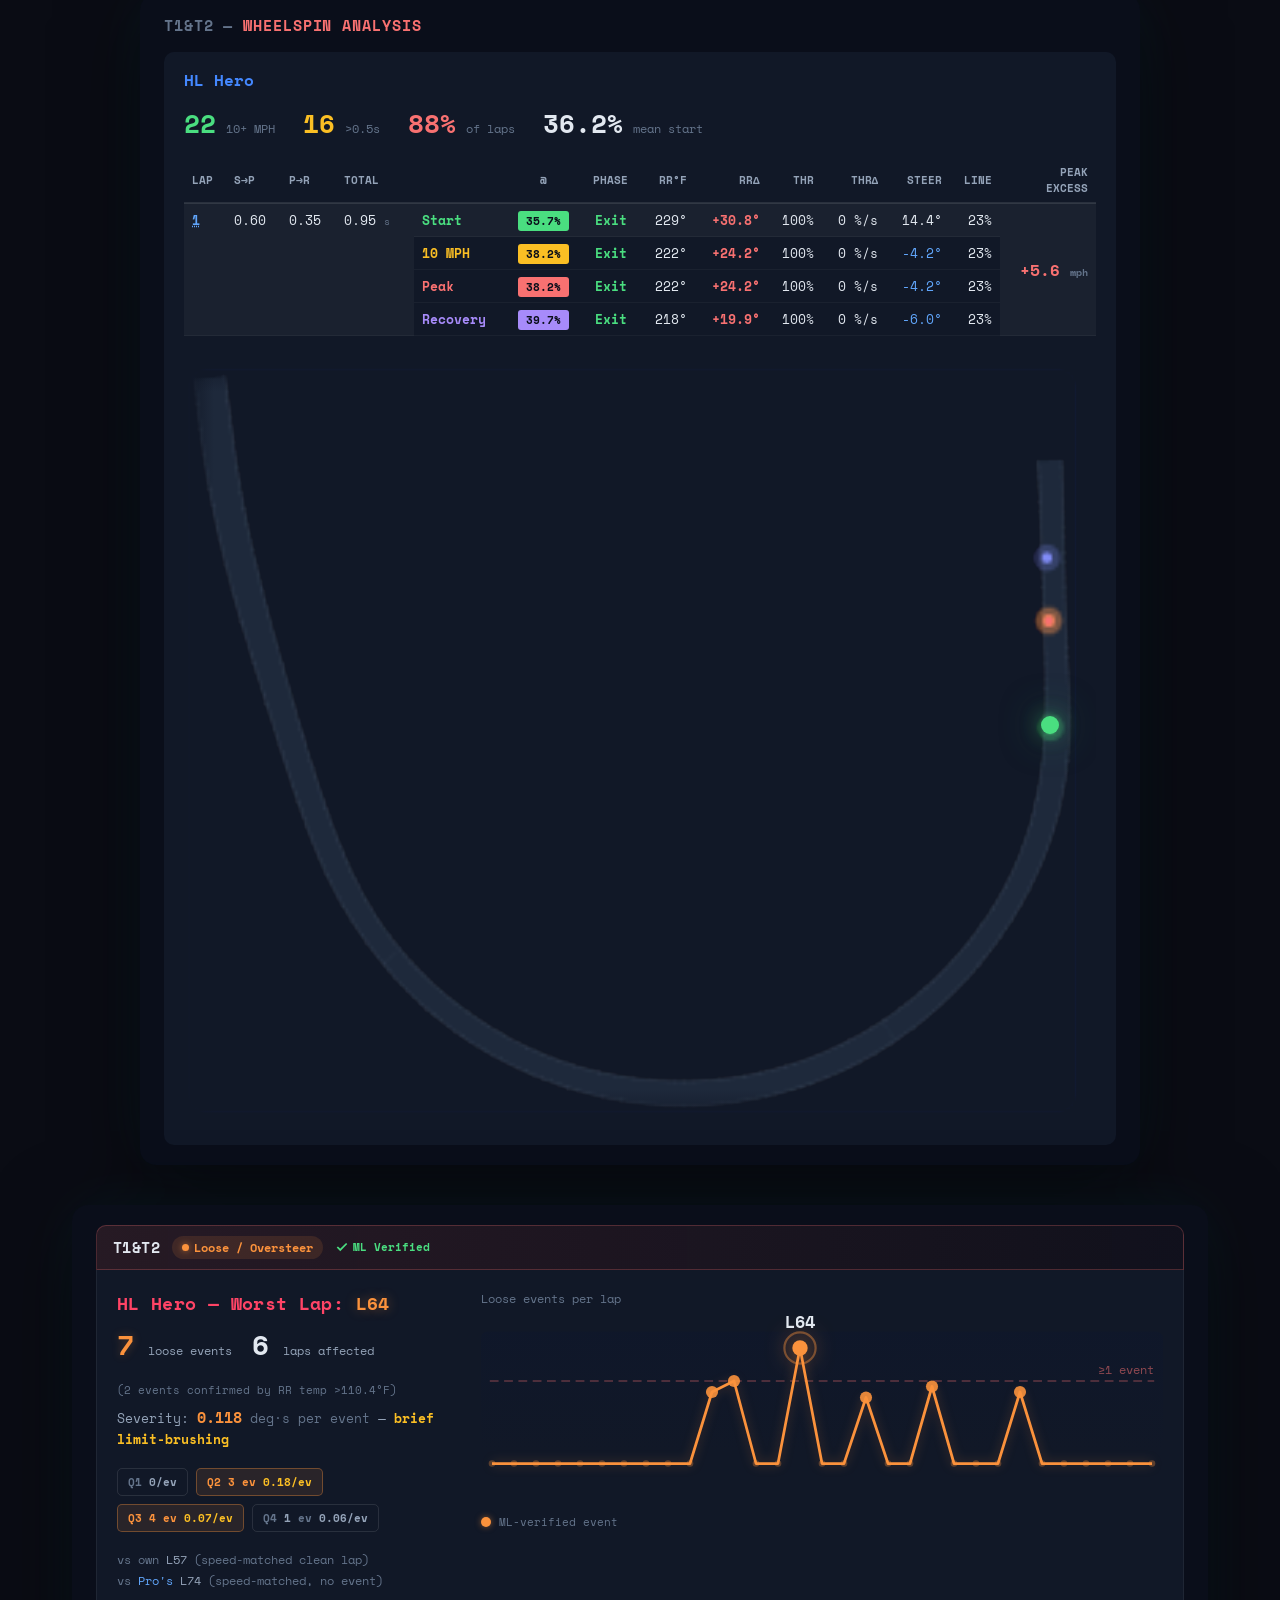
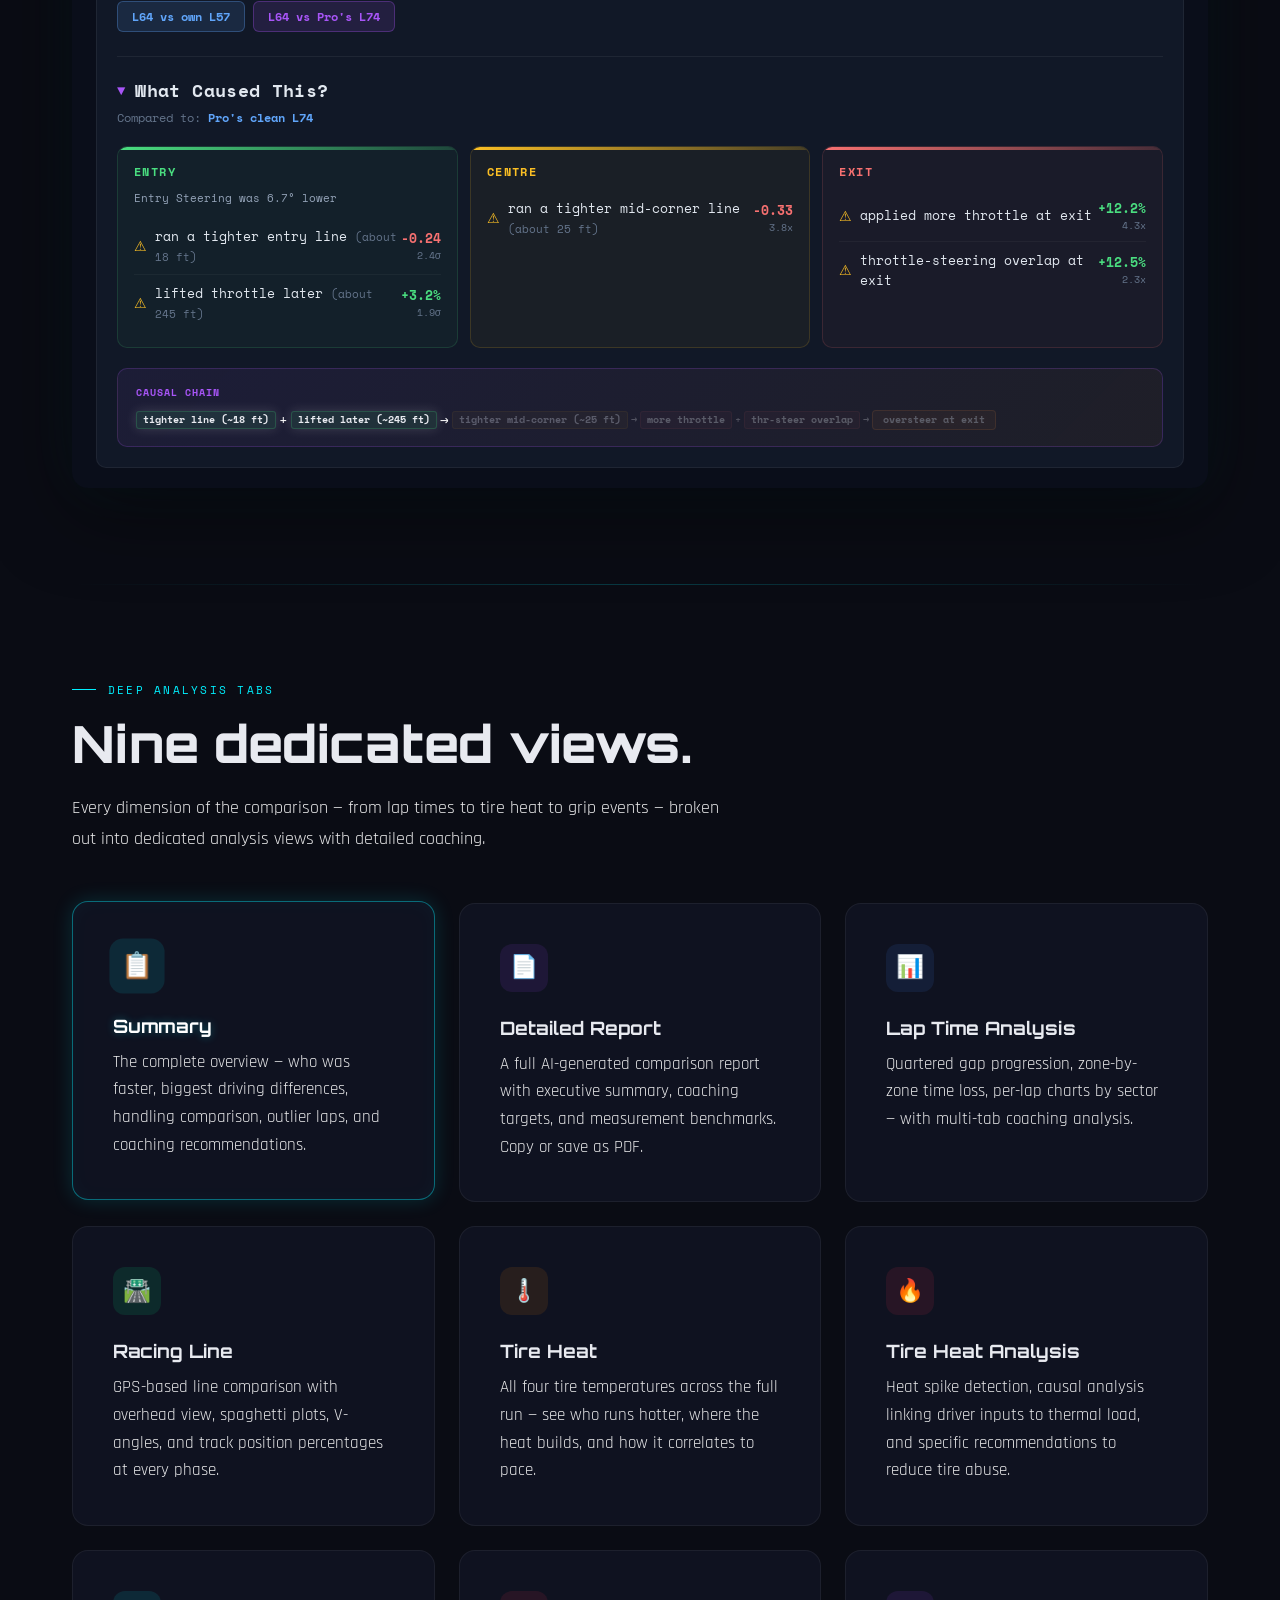
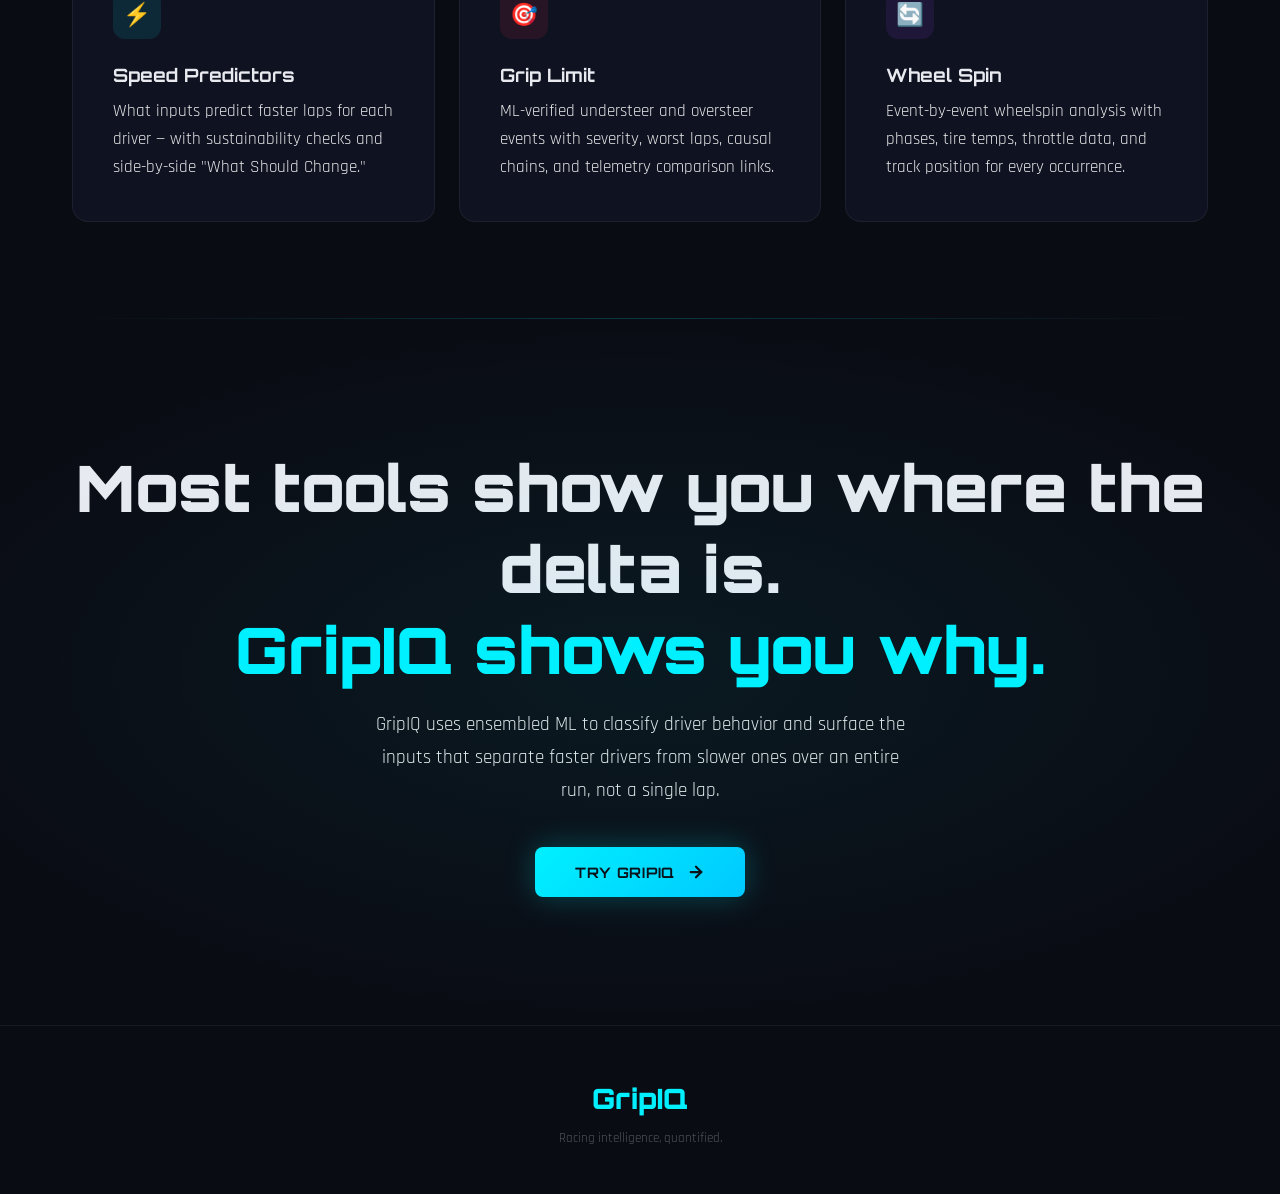
==== commit 347b1e46: "Actually slow the Nine-Views wave (400ms -> 2000ms per card) Previous edits were targeting a .tab-it" ====
--- a/driver-comparison.html
+++ b/driver-comparison.html
@@ -2714,12 +2714,12 @@
         if (i < cards.length) {
           cards[i].classList.add('wave-active');
           i++;
-          setTimeout(step, 400);
+          setTimeout(step, 2000);
         } else {
           setTimeout(() => {
             cards.forEach(c => c.classList.remove('wave-active'));
-            setTimeout(() => runWave(cards), 600);
-          }, 400);
+            setTimeout(() => runWave(cards), 2000);
+          }, 2000);
         }
       }
       step();
@@ -2782,7 +2782,7 @@
   tabs[currentTab].classList.remove('active');
   currentTab = (currentTab + 1) % tabs.length;
   tabs[currentTab].classList.add('active');
-}, 25000);
+}, 3000);
 </script>
 
 <script>
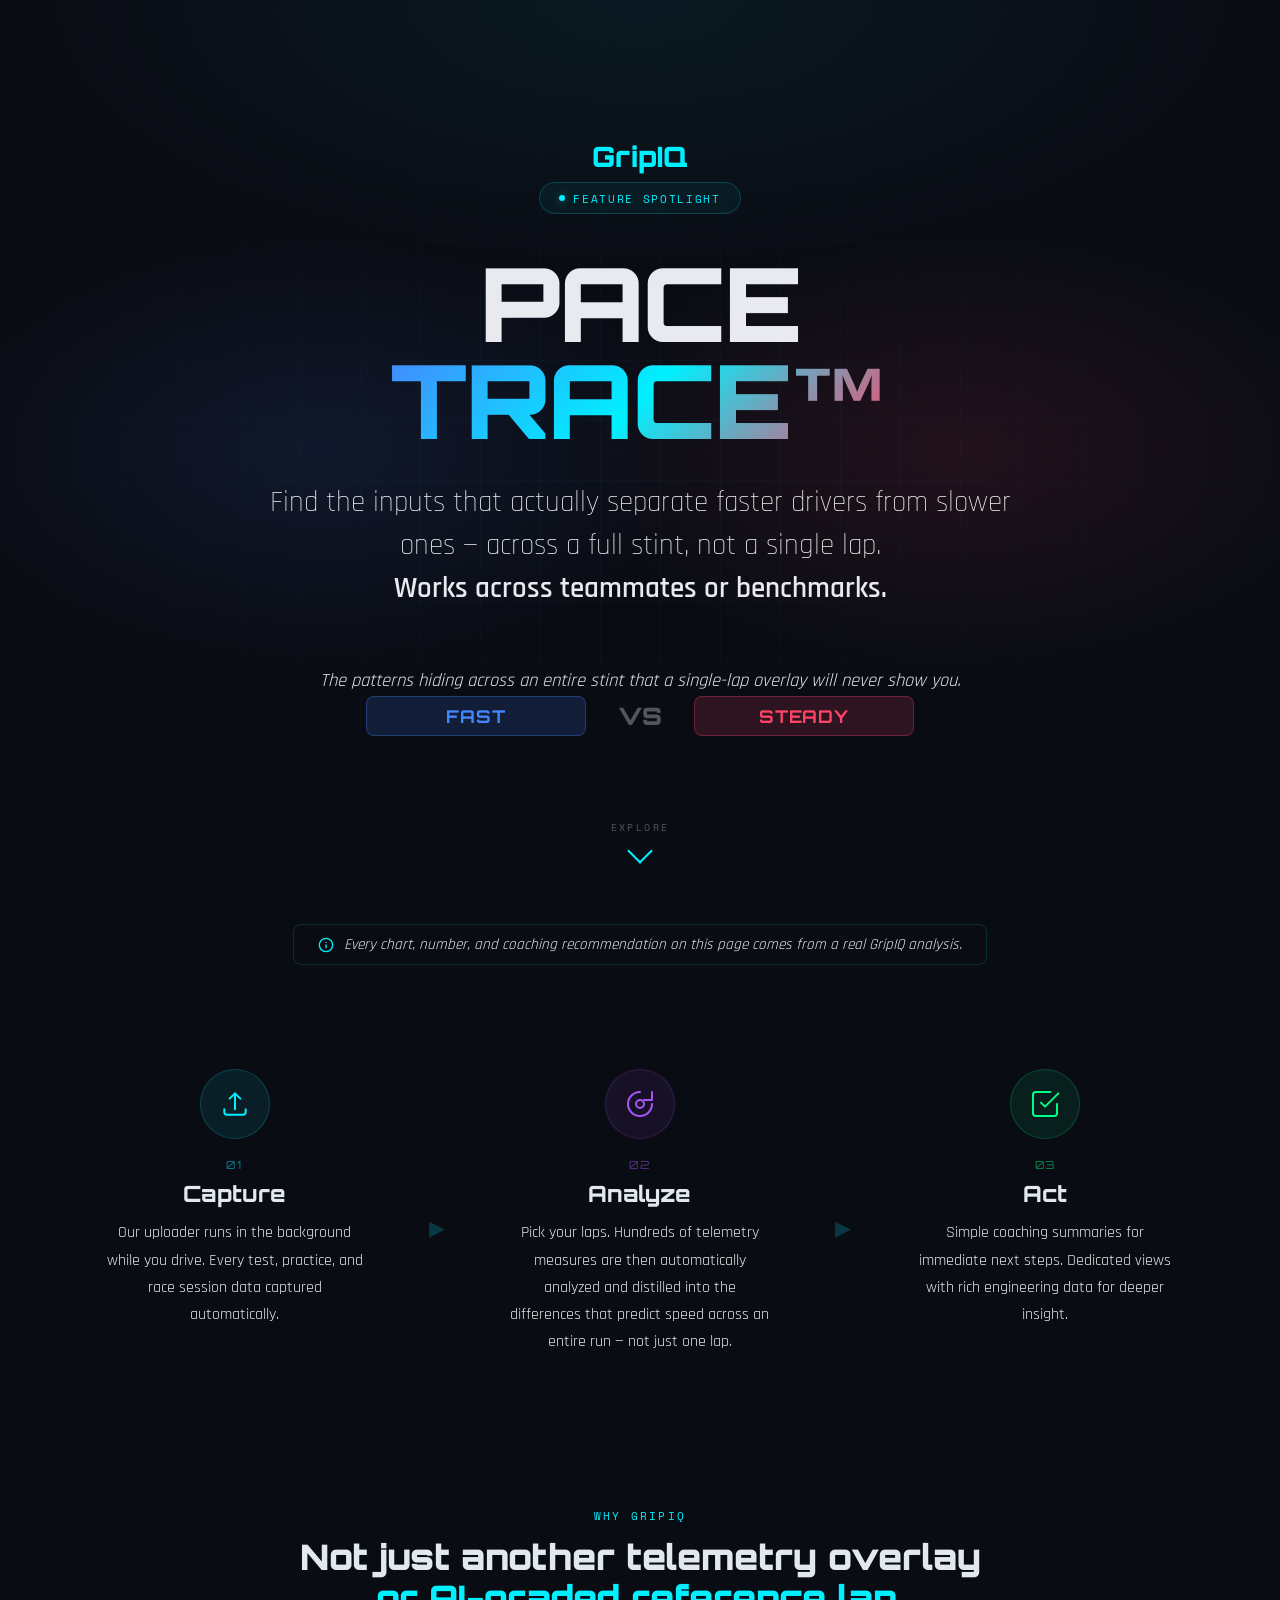
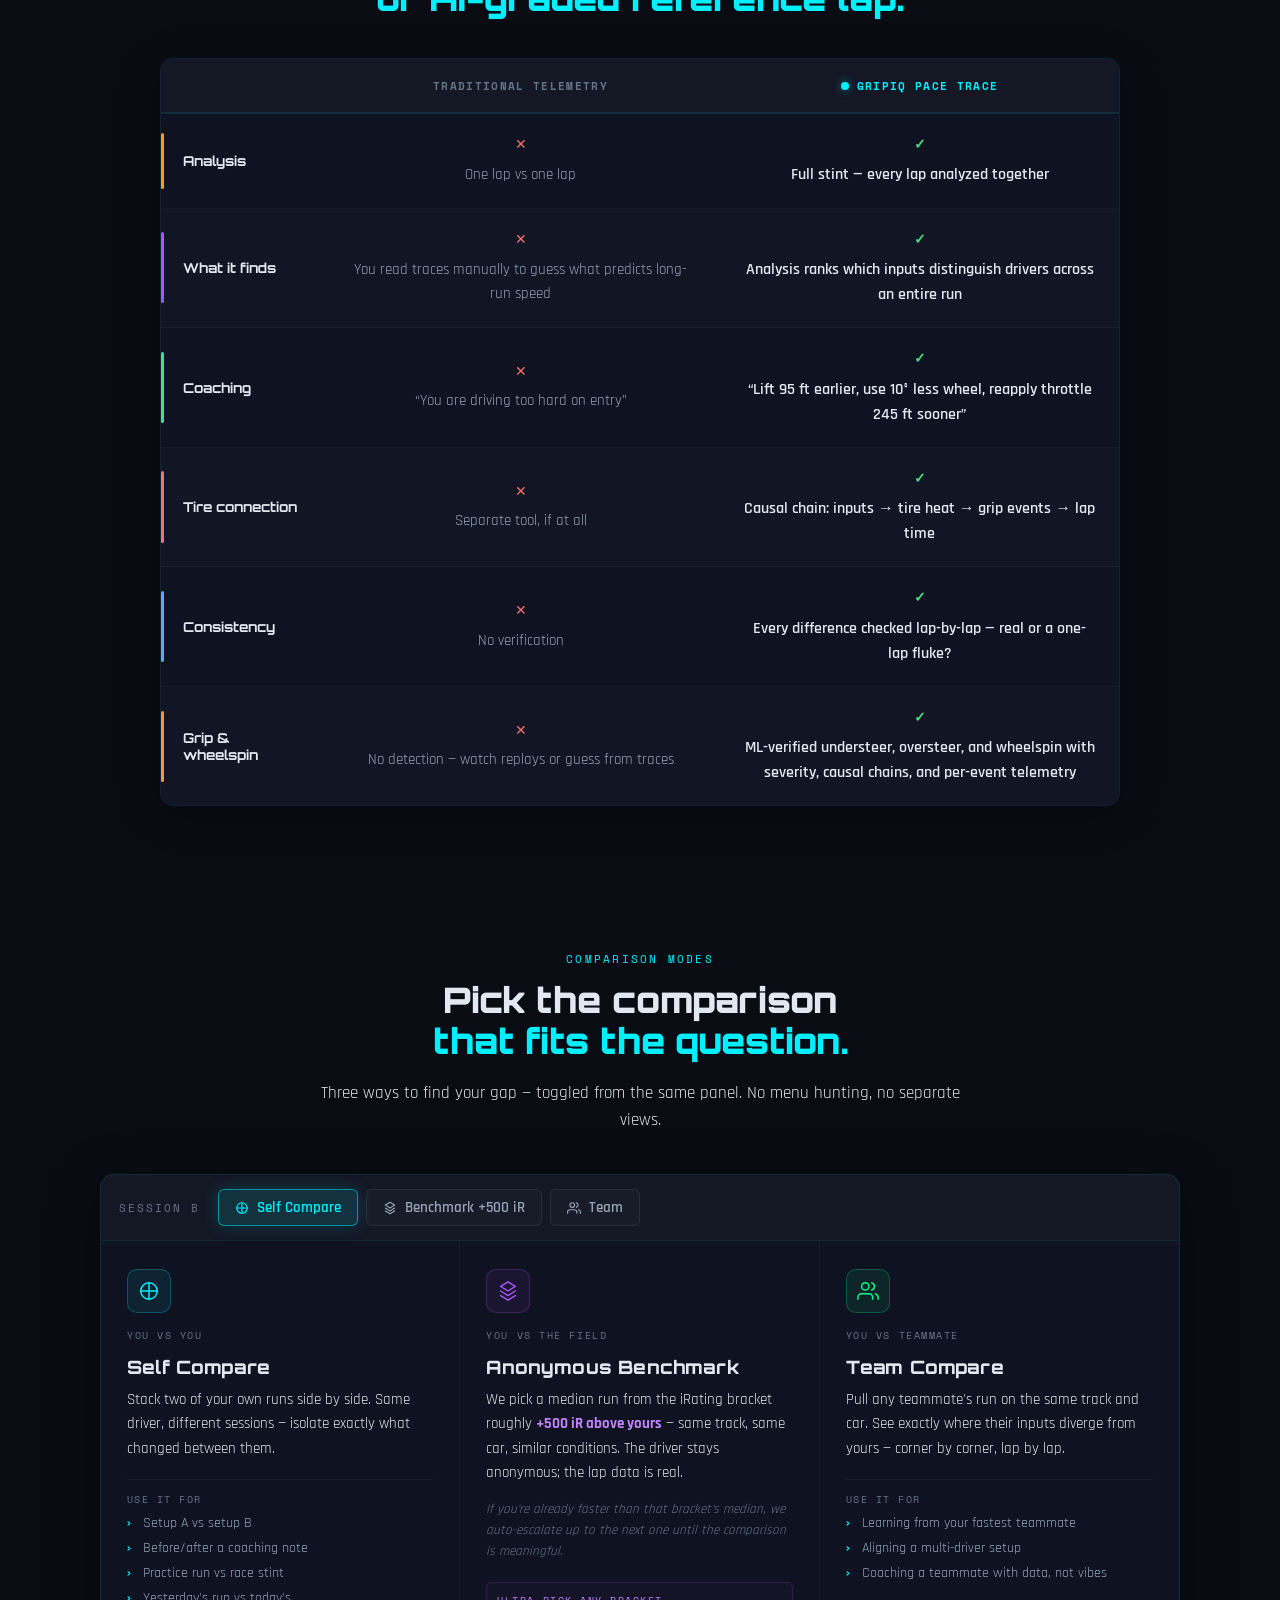
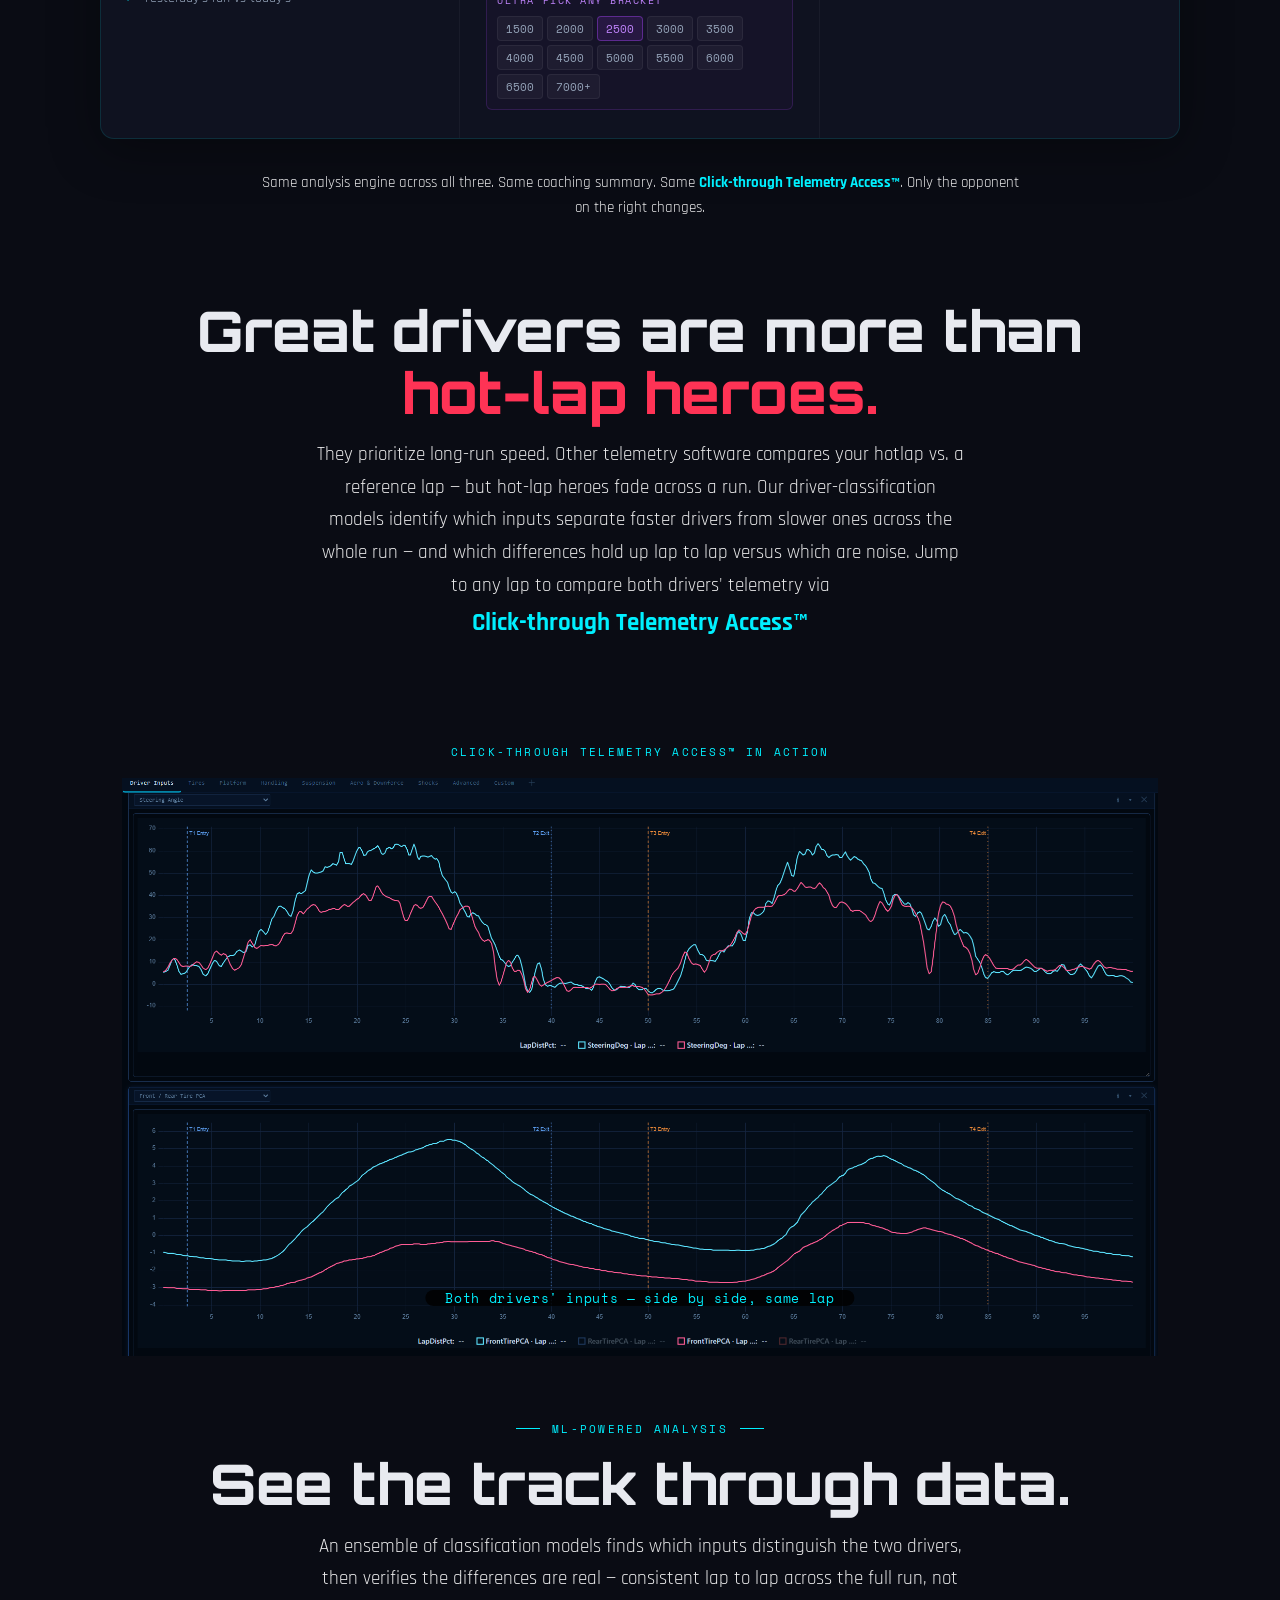
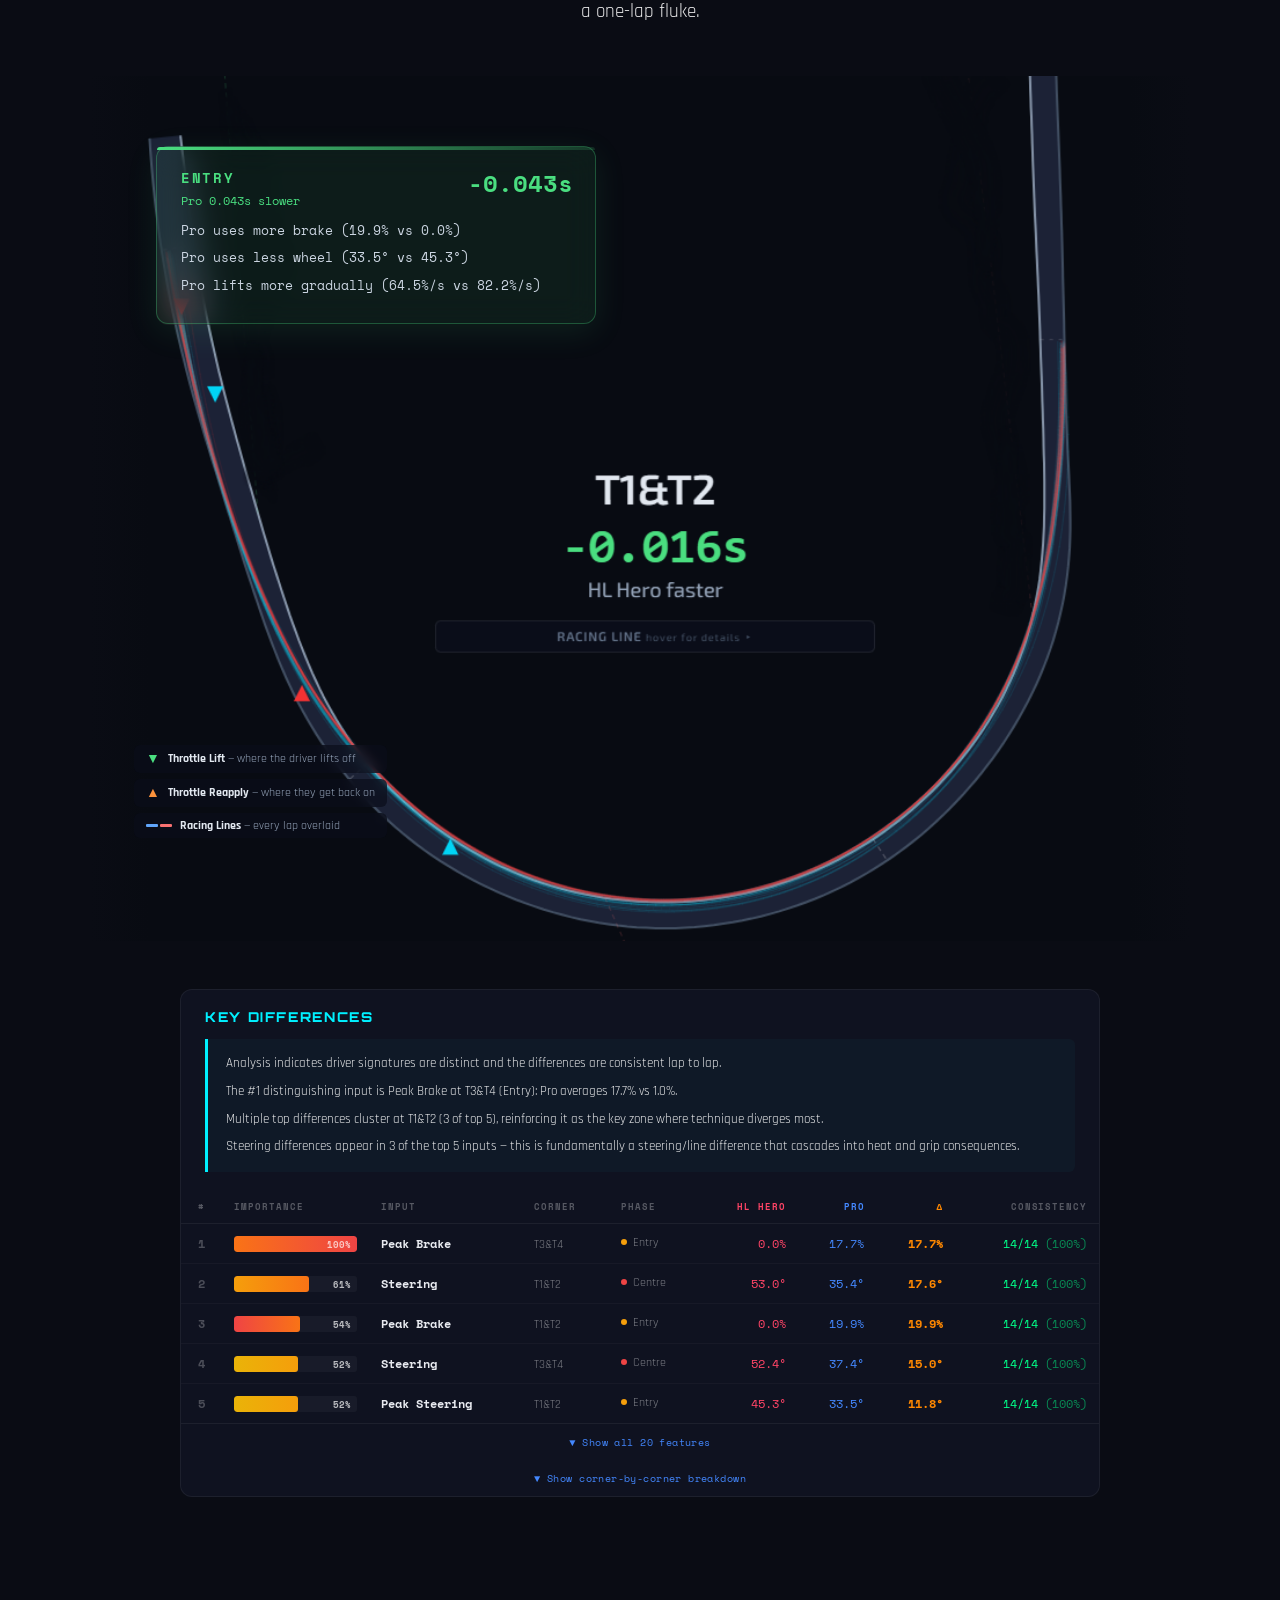
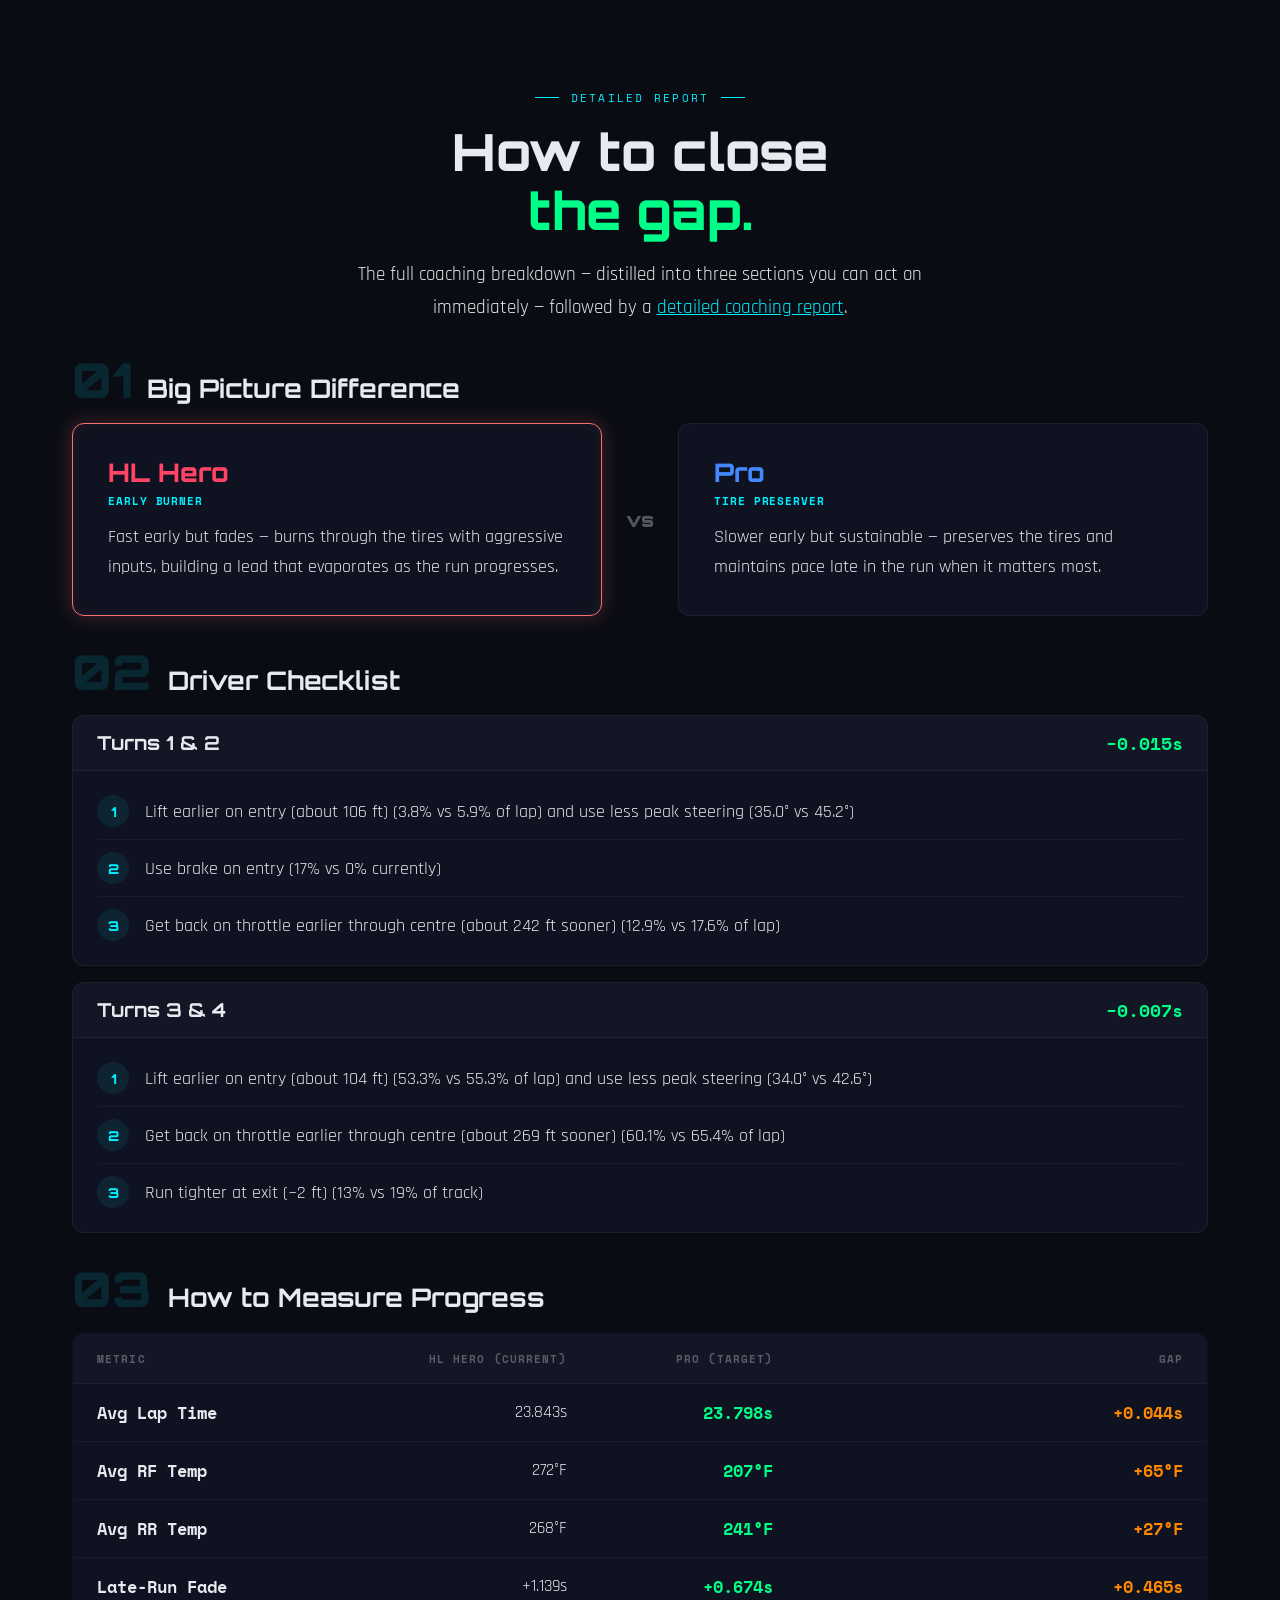
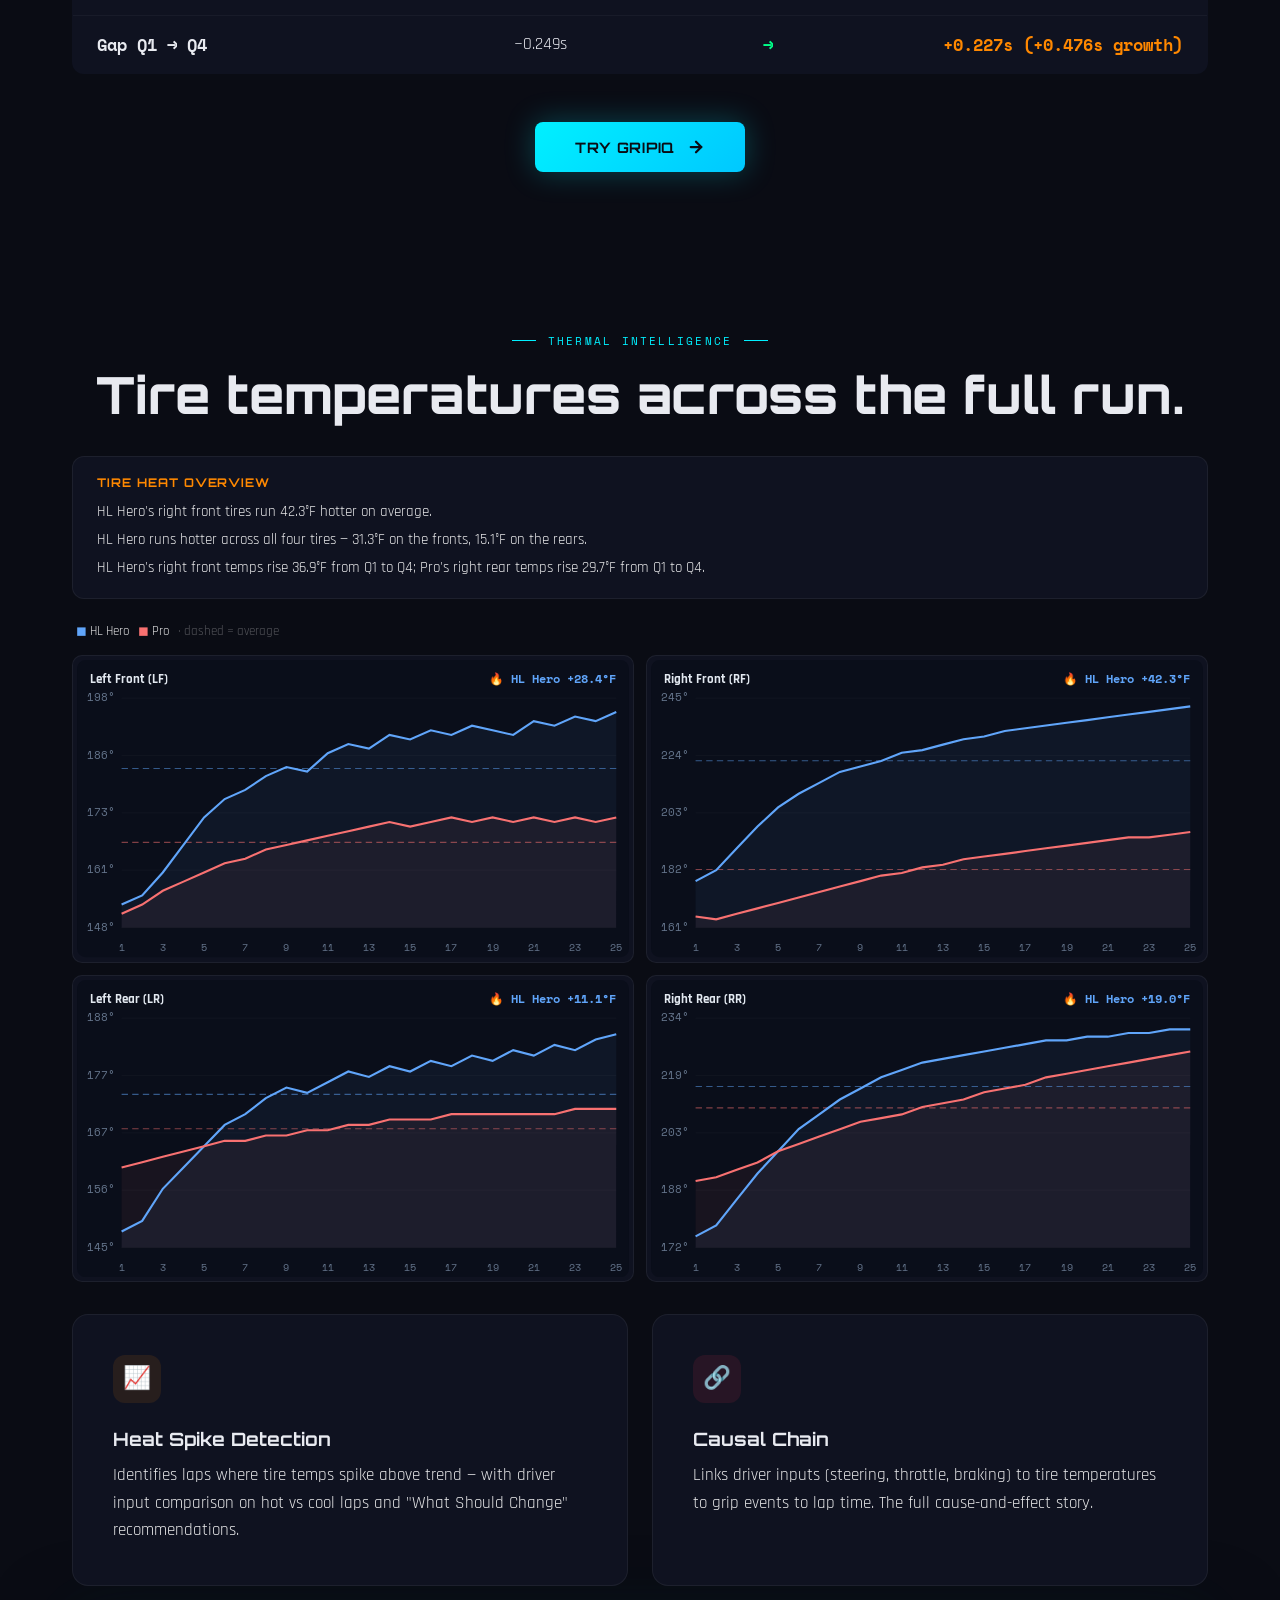
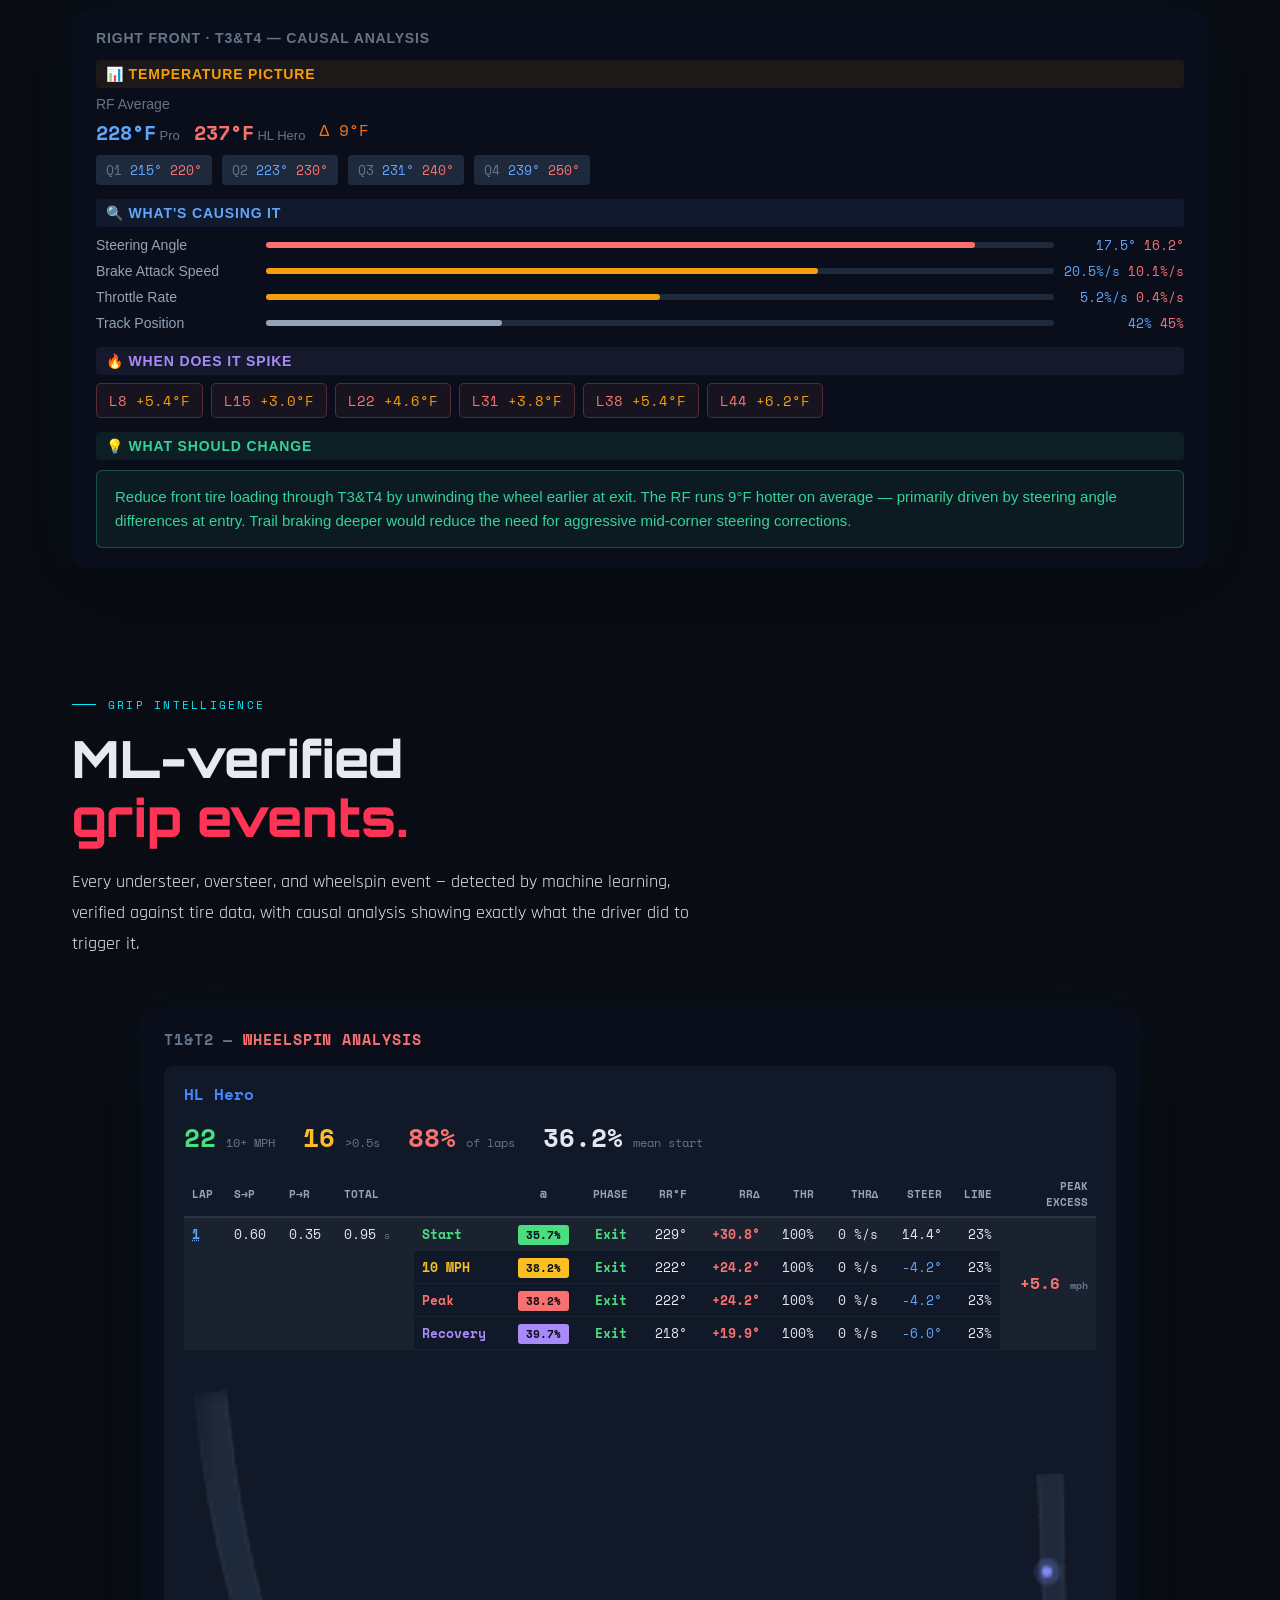
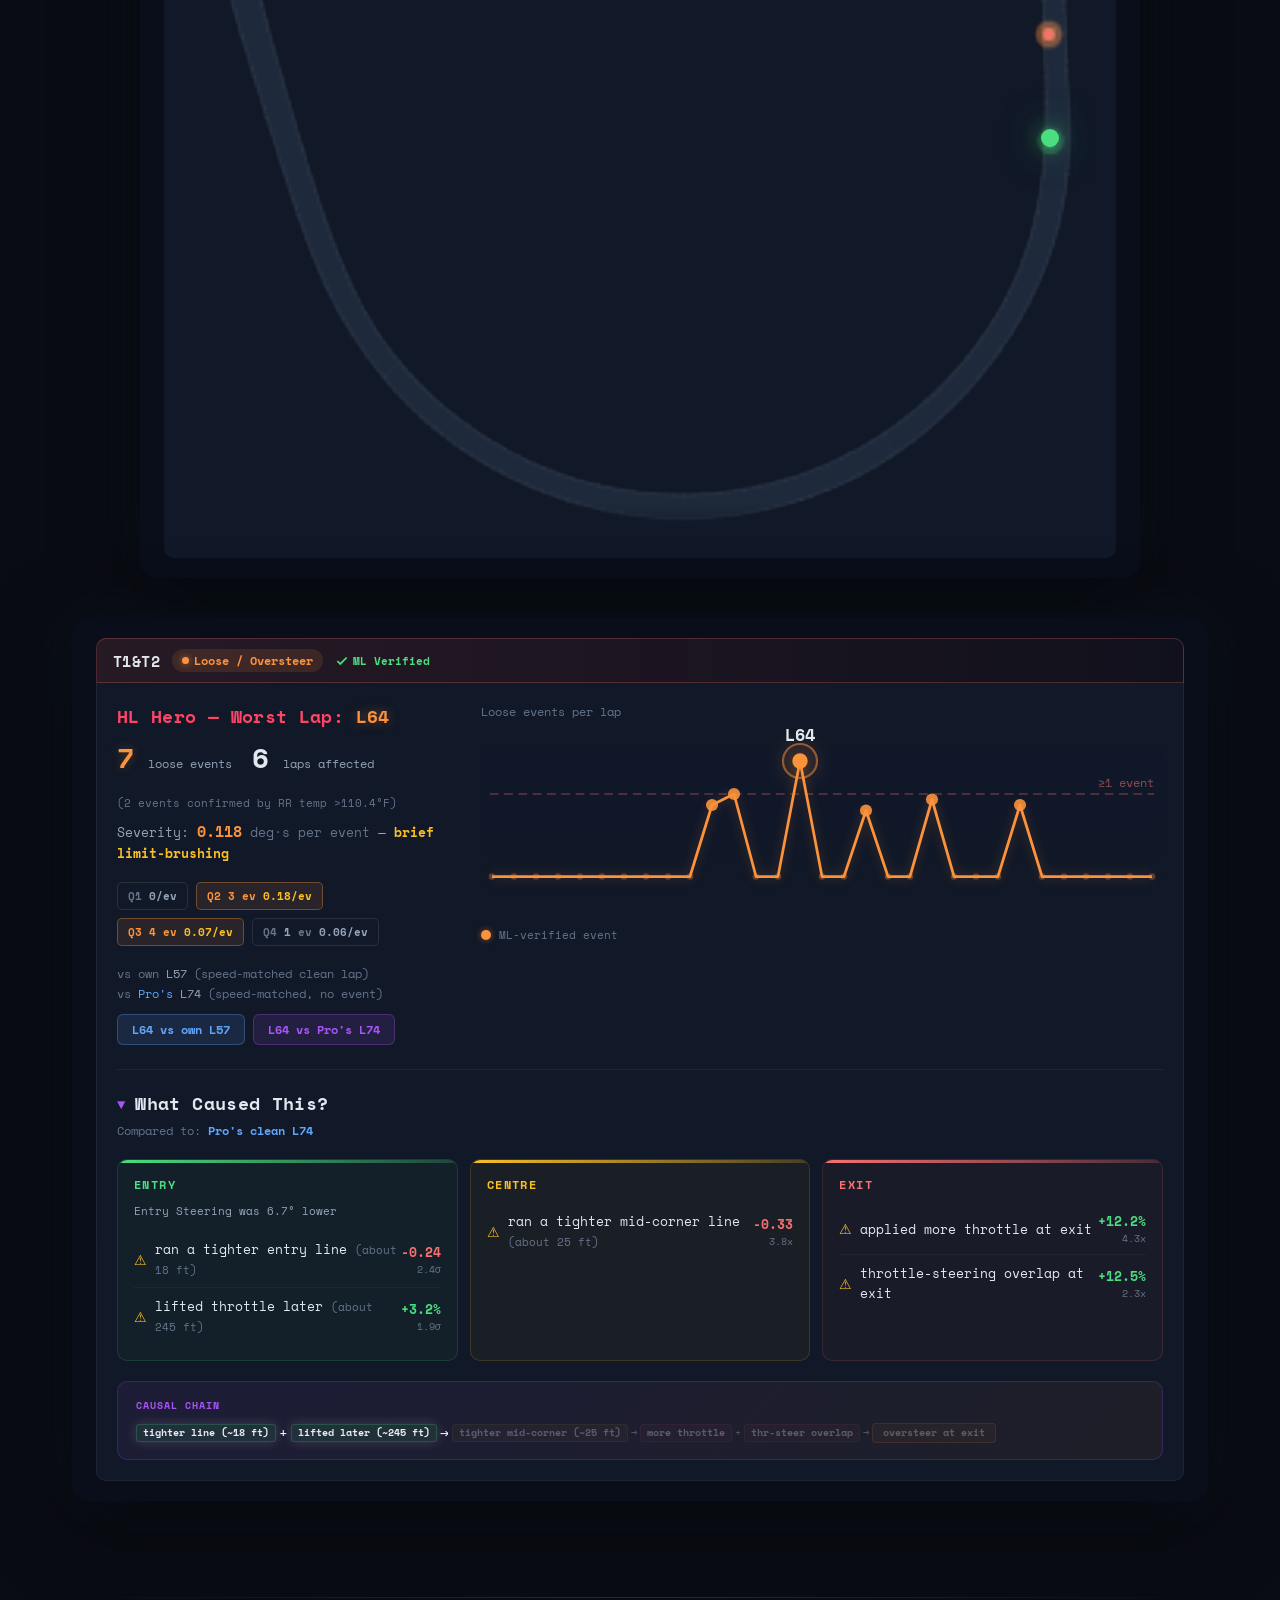
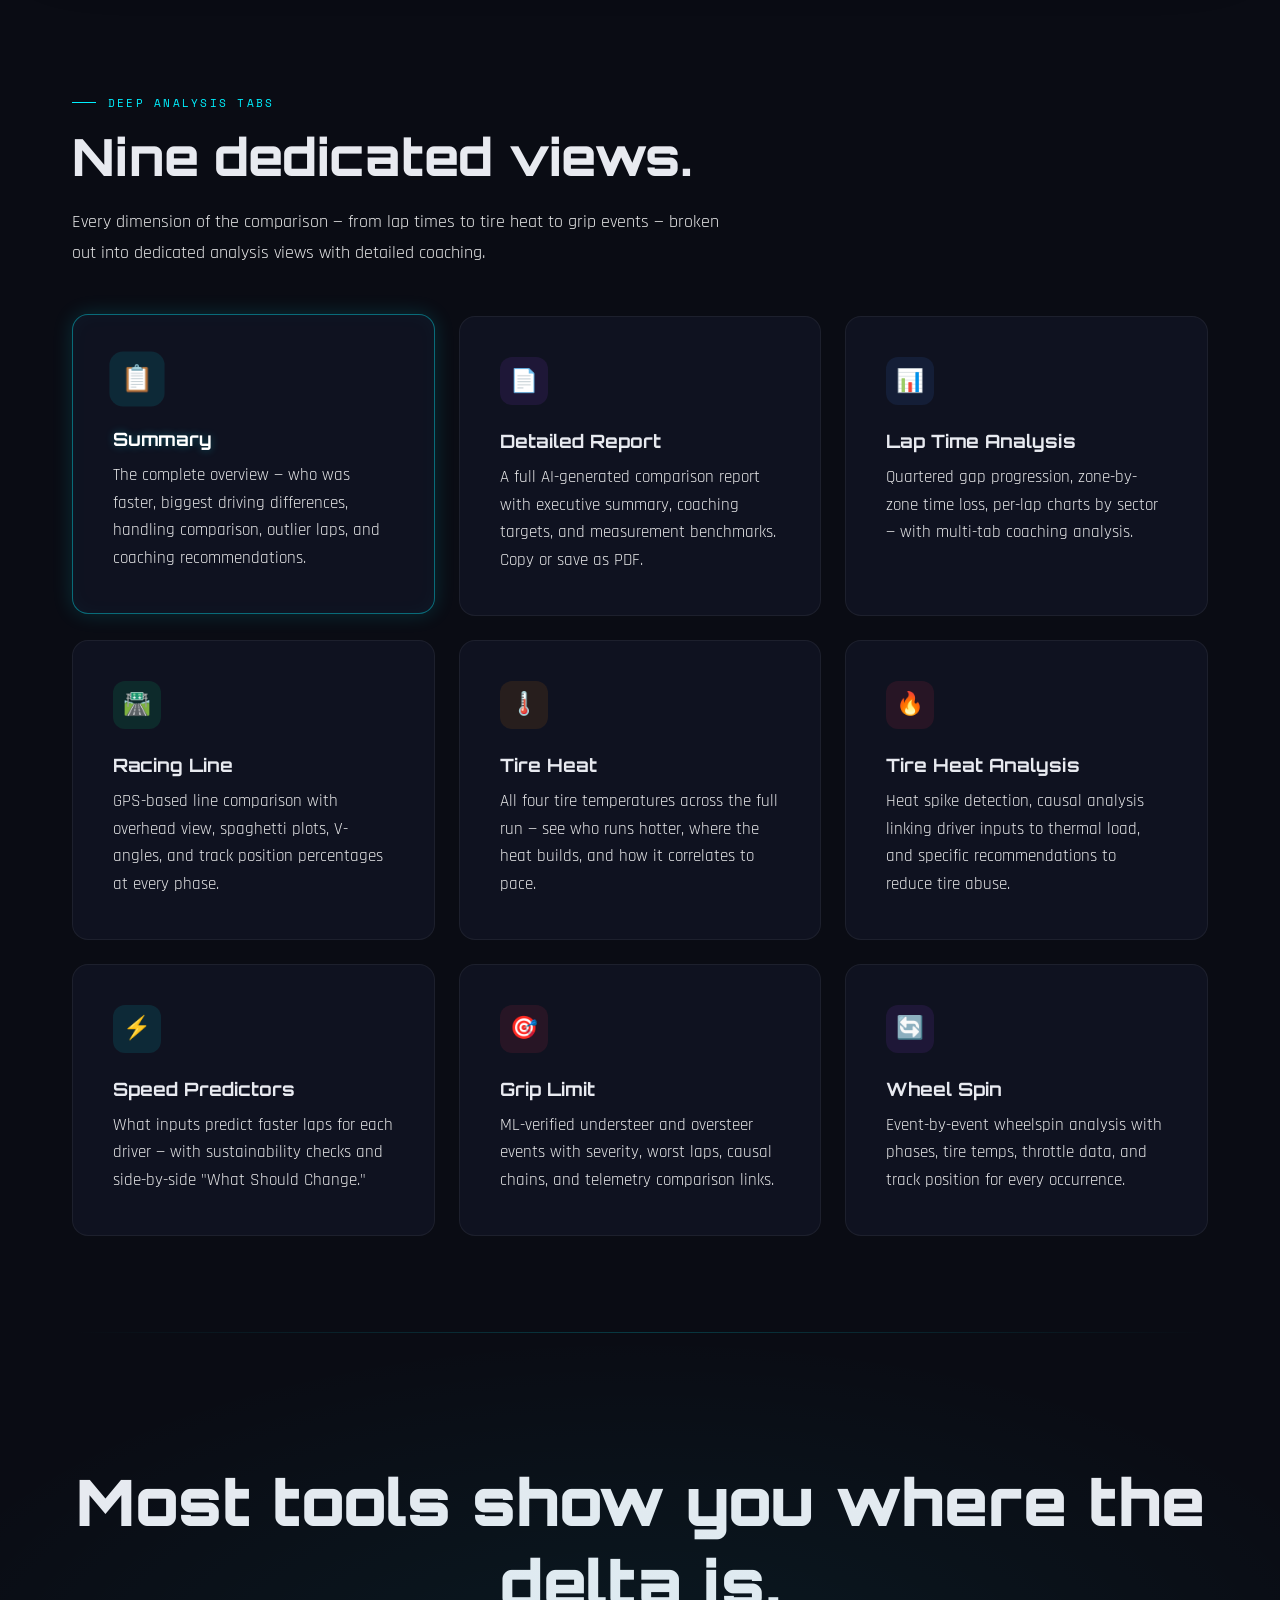
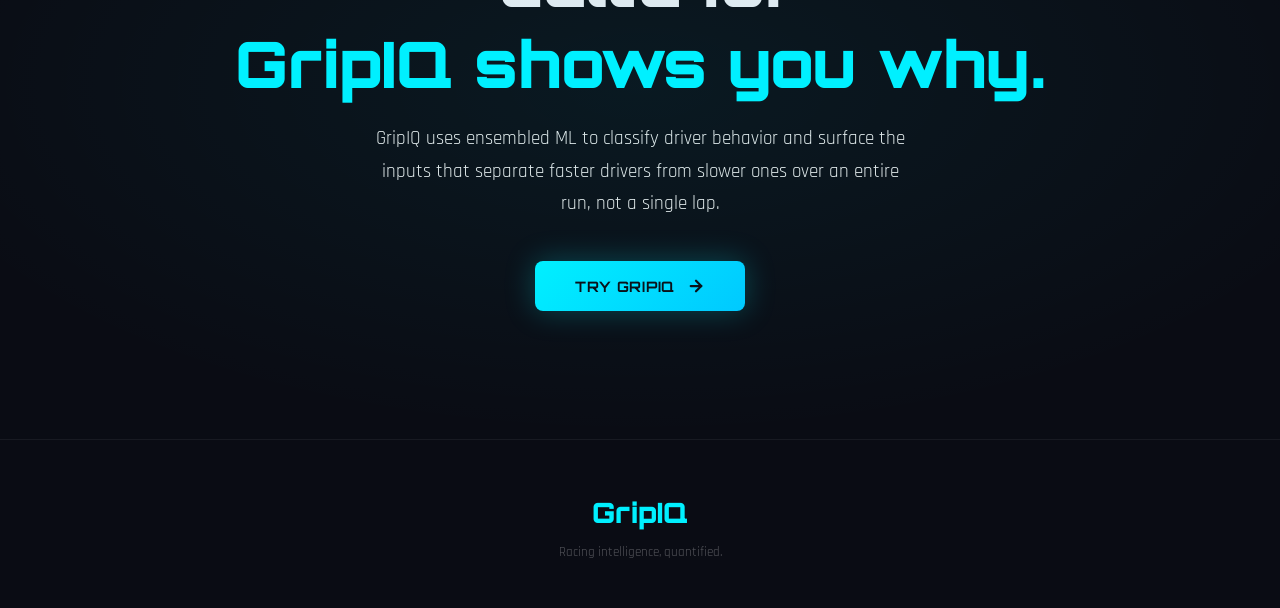
==== commit 92072fd9: "Driver comparison: add Comparison Modes section (Self Compare, Benchmark, Team)" ====
--- a/driver-comparison.html
+++ b/driver-comparison.html
@@ -1553,6 +1553,280 @@
       <div class="cmp-grip" style="border-bottom:none;"><span class="cmp-check">&#10003;</span> ML-verified understeer, oversteer, and wheelspin with severity, causal chains, and per-event telemetry</div>
     </div>
   </div>
+</section>
+
+<!-- ===================== COMPARISON MODES ===================== -->
+<section class="section reveal" style="padding:4rem 2rem 5rem;">
+  <div style="text-align:center; margin-bottom:2.5rem;">
+    <div style="font-family:var(--font-mono); font-size:0.7rem; letter-spacing:0.2em; text-transform:uppercase; color:var(--cyan); margin-bottom:0.8rem;">Comparison Modes</div>
+    <h2 style="font-family:var(--font-display); font-size:2.2rem; font-weight:900; color:#e2e8f0;">Pick the comparison<br><span style="color:var(--cyan);">that fits the question.</span></h2>
+    <p style="font-size:1.05rem; color:var(--text-secondary); max-width:680px; margin:1.2rem auto 0; line-height:1.6;">
+      Three ways to find your gap &mdash; toggled from the same panel. No menu hunting, no separate views.
+    </p>
+  </div>
+
+  <style>
+    .cm-panel {
+      max-width: 1080px;
+      margin: 0 auto;
+      background: var(--bg-card);
+      border: 1px solid rgba(0,240,255,0.12);
+      border-radius: 14px;
+      box-shadow: 0 10px 50px rgba(0,0,0,0.35);
+      overflow: hidden;
+    }
+    .cm-tabs {
+      display: flex;
+      gap: 8px;
+      padding: 14px 18px;
+      background: rgba(255,255,255,0.02);
+      border-bottom: 1px solid rgba(0,240,255,0.08);
+      align-items: center;
+    }
+    .cm-tabs-label {
+      font-family: var(--font-mono);
+      font-size: 0.7rem;
+      letter-spacing: 0.18em;
+      text-transform: uppercase;
+      color: #64748b;
+      margin-right: 10px;
+    }
+    .cm-tab {
+      padding: 8px 16px;
+      border-radius: 6px;
+      border: 1px solid rgba(255,255,255,0.08);
+      background: rgba(255,255,255,0.02);
+      color: #94a3b8;
+      font-family: var(--font-body);
+      font-size: 0.92rem;
+      font-weight: 600;
+      cursor: pointer;
+      transition: all 0.15s ease;
+      display: inline-flex;
+      align-items: center;
+      gap: 8px;
+    }
+    .cm-tab:hover { color:#e2e8f0; border-color:rgba(0,240,255,0.25); background:rgba(0,240,255,0.04); }
+    .cm-tab.active {
+      background: rgba(0,240,255,0.12);
+      border-color: rgba(0,240,255,0.5);
+      color: var(--cyan);
+      box-shadow: 0 0 18px rgba(0,240,255,0.18);
+    }
+    .cm-tab .ultra-pill {
+      font-family: var(--font-mono);
+      font-size: 0.6rem;
+      font-weight: 700;
+      letter-spacing: 0.1em;
+      padding: 2px 7px;
+      border-radius: 100px;
+      background: rgba(170,68,255,0.15);
+      color: #c084fc;
+      border: 1px solid rgba(170,68,255,0.35);
+      text-transform: uppercase;
+    }
+    .cm-grid {
+      display: grid;
+      grid-template-columns: 1fr 1fr 1fr;
+      gap: 0;
+    }
+    .cm-card {
+      padding: 28px 26px;
+      border-right: 1px solid rgba(255,255,255,0.04);
+      display: flex;
+      flex-direction: column;
+      gap: 10px;
+    }
+    .cm-card:last-child { border-right: none; }
+    .cm-card .cm-icon {
+      width: 44px;
+      height: 44px;
+      border-radius: 10px;
+      display: flex;
+      align-items: center;
+      justify-content: center;
+      margin-bottom: 4px;
+    }
+    .cm-card h3 {
+      font-family: var(--font-display);
+      font-size: 1.15rem;
+      font-weight: 800;
+      color: #e2e8f0;
+      letter-spacing: 0.01em;
+    }
+    .cm-card .cm-sub {
+      font-family: var(--font-mono);
+      font-size: 0.65rem;
+      letter-spacing: 0.15em;
+      text-transform: uppercase;
+      color: #64748b;
+      margin-bottom: 2px;
+    }
+    .cm-card p {
+      font-size: 0.95rem;
+      color: var(--text-secondary);
+      line-height: 1.6;
+    }
+    .cm-card .cm-uses {
+      margin-top: 8px;
+      padding-top: 12px;
+      border-top: 1px solid rgba(255,255,255,0.05);
+    }
+    .cm-card .cm-uses-label {
+      font-family: var(--font-mono);
+      font-size: 0.62rem;
+      letter-spacing: 0.15em;
+      text-transform: uppercase;
+      color: #64748b;
+      margin-bottom: 6px;
+    }
+    .cm-card ul {
+      list-style: none;
+      padding: 0;
+      display: flex;
+      flex-direction: column;
+      gap: 4px;
+    }
+    .cm-card li {
+      font-size: 0.88rem;
+      color: #94a3b8;
+      padding-left: 16px;
+      position: relative;
+      line-height: 1.5;
+    }
+    .cm-card li::before {
+      content: '›';
+      position: absolute;
+      left: 0;
+      top: 0;
+      color: var(--cyan);
+      font-weight: 700;
+    }
+    .cm-bracket-row {
+      margin-top: 10px;
+      display: flex;
+      flex-wrap: wrap;
+      gap: 4px;
+      padding: 10px;
+      background: rgba(170,68,255,0.04);
+      border: 1px solid rgba(170,68,255,0.18);
+      border-radius: 6px;
+    }
+    .cm-bracket-chip {
+      font-family: var(--font-mono);
+      font-size: 0.7rem;
+      padding: 3px 8px;
+      border-radius: 4px;
+      background: rgba(255,255,255,0.04);
+      color: #94a3b8;
+      border: 1px solid rgba(255,255,255,0.06);
+    }
+    .cm-bracket-chip.locked {
+      background: rgba(170,68,255,0.12);
+      color: #c084fc;
+      border-color: rgba(170,68,255,0.4);
+    }
+    @media (max-width: 880px) {
+      .cm-grid { grid-template-columns: 1fr; }
+      .cm-card { border-right: none; border-bottom: 1px solid rgba(255,255,255,0.04); }
+      .cm-card:last-child { border-bottom: none; }
+      .cm-tabs { flex-wrap: wrap; }
+    }
+  </style>
+
+  <div class="cm-panel">
+    <!-- Mock tab row mirroring the real Session B header in-app -->
+    <div class="cm-tabs">
+      <span class="cm-tabs-label">Session B</span>
+      <button class="cm-tab active" type="button">
+        <svg width="14" height="14" viewBox="0 0 24 24" fill="none" stroke="currentColor" stroke-width="2" stroke-linecap="round" stroke-linejoin="round"><path d="M21 12a9 9 0 11-18 0 9 9 0 0118 0z"/><path d="M12 3v18M3 12h18"/></svg>
+        Self Compare
+      </button>
+      <button class="cm-tab" type="button">
+        <svg width="14" height="14" viewBox="0 0 24 24" fill="none" stroke="currentColor" stroke-width="2" stroke-linecap="round" stroke-linejoin="round"><path d="M12 2L4 7l8 5 8-5-8-5z"/><path d="M4 12l8 5 8-5"/><path d="M4 17l8 5 8-5"/></svg>
+        Benchmark +500 iR
+      </button>
+      <button class="cm-tab" type="button">
+        <svg width="14" height="14" viewBox="0 0 24 24" fill="none" stroke="currentColor" stroke-width="2" stroke-linecap="round" stroke-linejoin="round"><path d="M17 21v-2a4 4 0 00-4-4H5a4 4 0 00-4 4v2"/><circle cx="9" cy="7" r="4"/><path d="M23 21v-2a4 4 0 00-3-3.87"/><path d="M16 3.13a4 4 0 010 7.75"/></svg>
+        Team
+      </button>
+    </div>
+
+    <div class="cm-grid">
+
+      <!-- SELF COMPARE -->
+      <div class="cm-card">
+        <div class="cm-icon" style="background:rgba(0,240,255,0.08); border:1px solid rgba(0,240,255,0.25);">
+          <svg width="22" height="22" viewBox="0 0 24 24" fill="none" stroke="#00f0ff" stroke-width="1.6" stroke-linecap="round" stroke-linejoin="round"><path d="M21 12a9 9 0 11-18 0 9 9 0 0118 0z"/><path d="M12 3v18M3 12h18"/></svg>
+        </div>
+        <div class="cm-sub">You vs You</div>
+        <h3>Self Compare</h3>
+        <p>Stack two of your own runs side by side. Same driver, different sessions &mdash; isolate exactly what changed between them.</p>
+        <div class="cm-uses">
+          <div class="cm-uses-label">Use it for</div>
+          <ul>
+            <li>Setup A vs setup B</li>
+            <li>Before/after a coaching note</li>
+            <li>Practice run vs race stint</li>
+            <li>Yesterday's run vs today's</li>
+          </ul>
+        </div>
+      </div>
+
+      <!-- BENCHMARK -->
+      <div class="cm-card">
+        <div class="cm-icon" style="background:rgba(168,85,247,0.08); border:1px solid rgba(168,85,247,0.25);">
+          <svg width="22" height="22" viewBox="0 0 24 24" fill="none" stroke="#a855f7" stroke-width="1.6" stroke-linecap="round" stroke-linejoin="round"><path d="M12 2L4 7l8 5 8-5-8-5z"/><path d="M4 12l8 5 8-5"/><path d="M4 17l8 5 8-5"/></svg>
+        </div>
+        <div class="cm-sub">You vs The Field</div>
+        <h3>Anonymous Benchmark</h3>
+        <p>We pick a median run from the iRating bracket roughly <strong style="color:#c084fc;">+500 iR above yours</strong> &mdash; same track, same car, similar conditions. The driver stays anonymous; the lap data is real.</p>
+        <p style="font-size:0.82rem; color:#64748b; font-style:italic; margin-top:4px;">If you're already faster than that bracket's median, we auto-escalate up to the next one until the comparison is meaningful.</p>
+
+        <!-- Ultra bracket picker hint -->
+        <div class="cm-bracket-row">
+          <span style="width:100%; font-family:var(--font-mono); font-size:0.62rem; letter-spacing:0.15em; text-transform:uppercase; color:#c084fc; margin-bottom:4px; display:flex; align-items:center; gap:8px;">
+            <span class="ultra-pill">Ultra</span> Pick any bracket
+          </span>
+          <span class="cm-bracket-chip">1500</span>
+          <span class="cm-bracket-chip">2000</span>
+          <span class="cm-bracket-chip locked">2500</span>
+          <span class="cm-bracket-chip">3000</span>
+          <span class="cm-bracket-chip">3500</span>
+          <span class="cm-bracket-chip">4000</span>
+          <span class="cm-bracket-chip">4500</span>
+          <span class="cm-bracket-chip">5000</span>
+          <span class="cm-bracket-chip">5500</span>
+          <span class="cm-bracket-chip">6000</span>
+          <span class="cm-bracket-chip">6500</span>
+          <span class="cm-bracket-chip">7000+</span>
+        </div>
+      </div>
+
+      <!-- TEAM -->
+      <div class="cm-card">
+        <div class="cm-icon" style="background:rgba(0,255,136,0.08); border:1px solid rgba(0,255,136,0.25);">
+          <svg width="22" height="22" viewBox="0 0 24 24" fill="none" stroke="#00ff88" stroke-width="1.6" stroke-linecap="round" stroke-linejoin="round"><path d="M17 21v-2a4 4 0 00-4-4H5a4 4 0 00-4 4v2"/><circle cx="9" cy="7" r="4"/><path d="M23 21v-2a4 4 0 00-3-3.87"/><path d="M16 3.13a4 4 0 010 7.75"/></svg>
+        </div>
+        <div class="cm-sub">You vs Teammate</div>
+        <h3>Team Compare</h3>
+        <p>Pull any teammate's run on the same track and car. See exactly where their inputs diverge from yours &mdash; corner by corner, lap by lap.</p>
+        <div class="cm-uses">
+          <div class="cm-uses-label">Use it for</div>
+          <ul>
+            <li>Learning from your fastest teammate</li>
+            <li>Aligning a multi-driver setup</li>
+            <li>Coaching a teammate with data, not vibes</li>
+          </ul>
+        </div>
+      </div>
+
+    </div>
+  </div>
+
+  <p style="text-align:center; max-width:760px; margin:2rem auto 0; font-size:0.95rem; color:var(--text-secondary); line-height:1.6;">
+    Same analysis engine across all three. Same coaching summary. Same <strong style="color:var(--cyan);">Click-through Telemetry Access™</strong>. Only the opponent on the right changes.
+  </p>
 </section>
 
 <!-- ===================== SPLASH 1: ACCUMULATED GAP ===================== -->
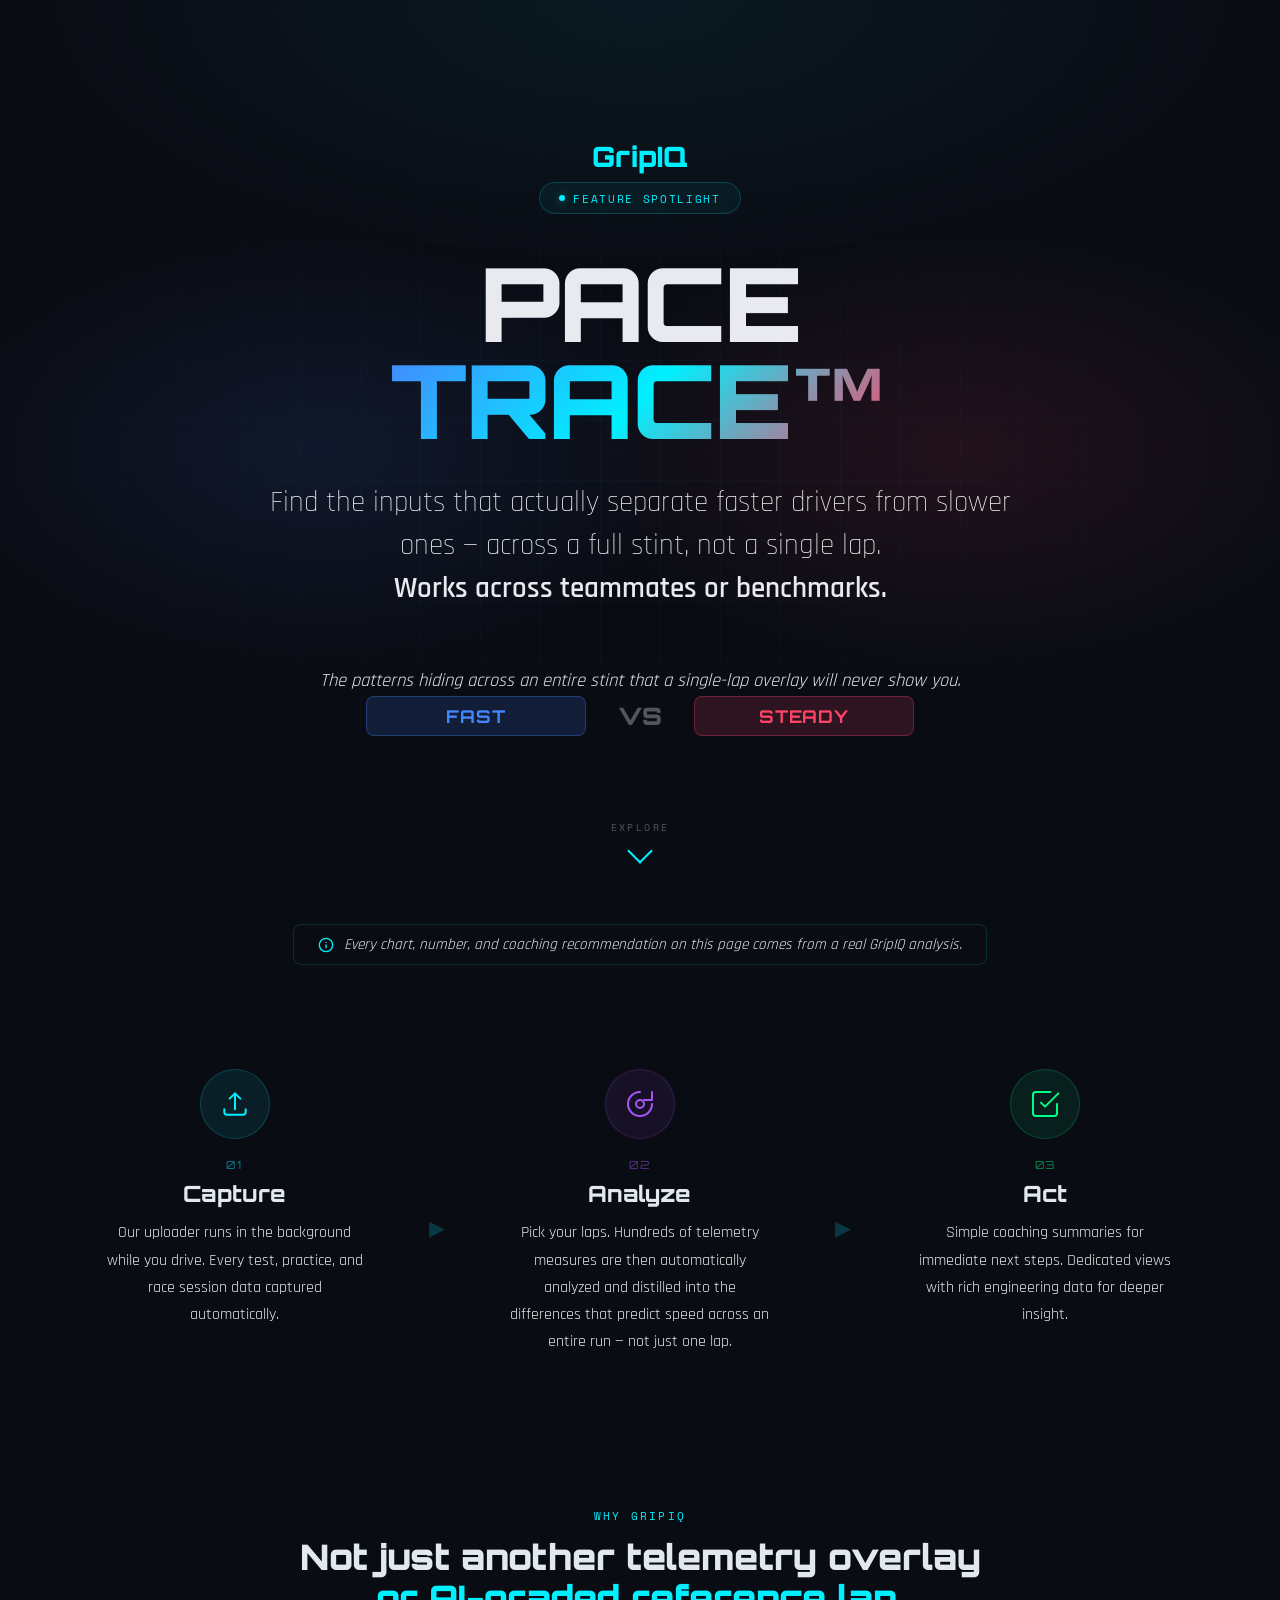
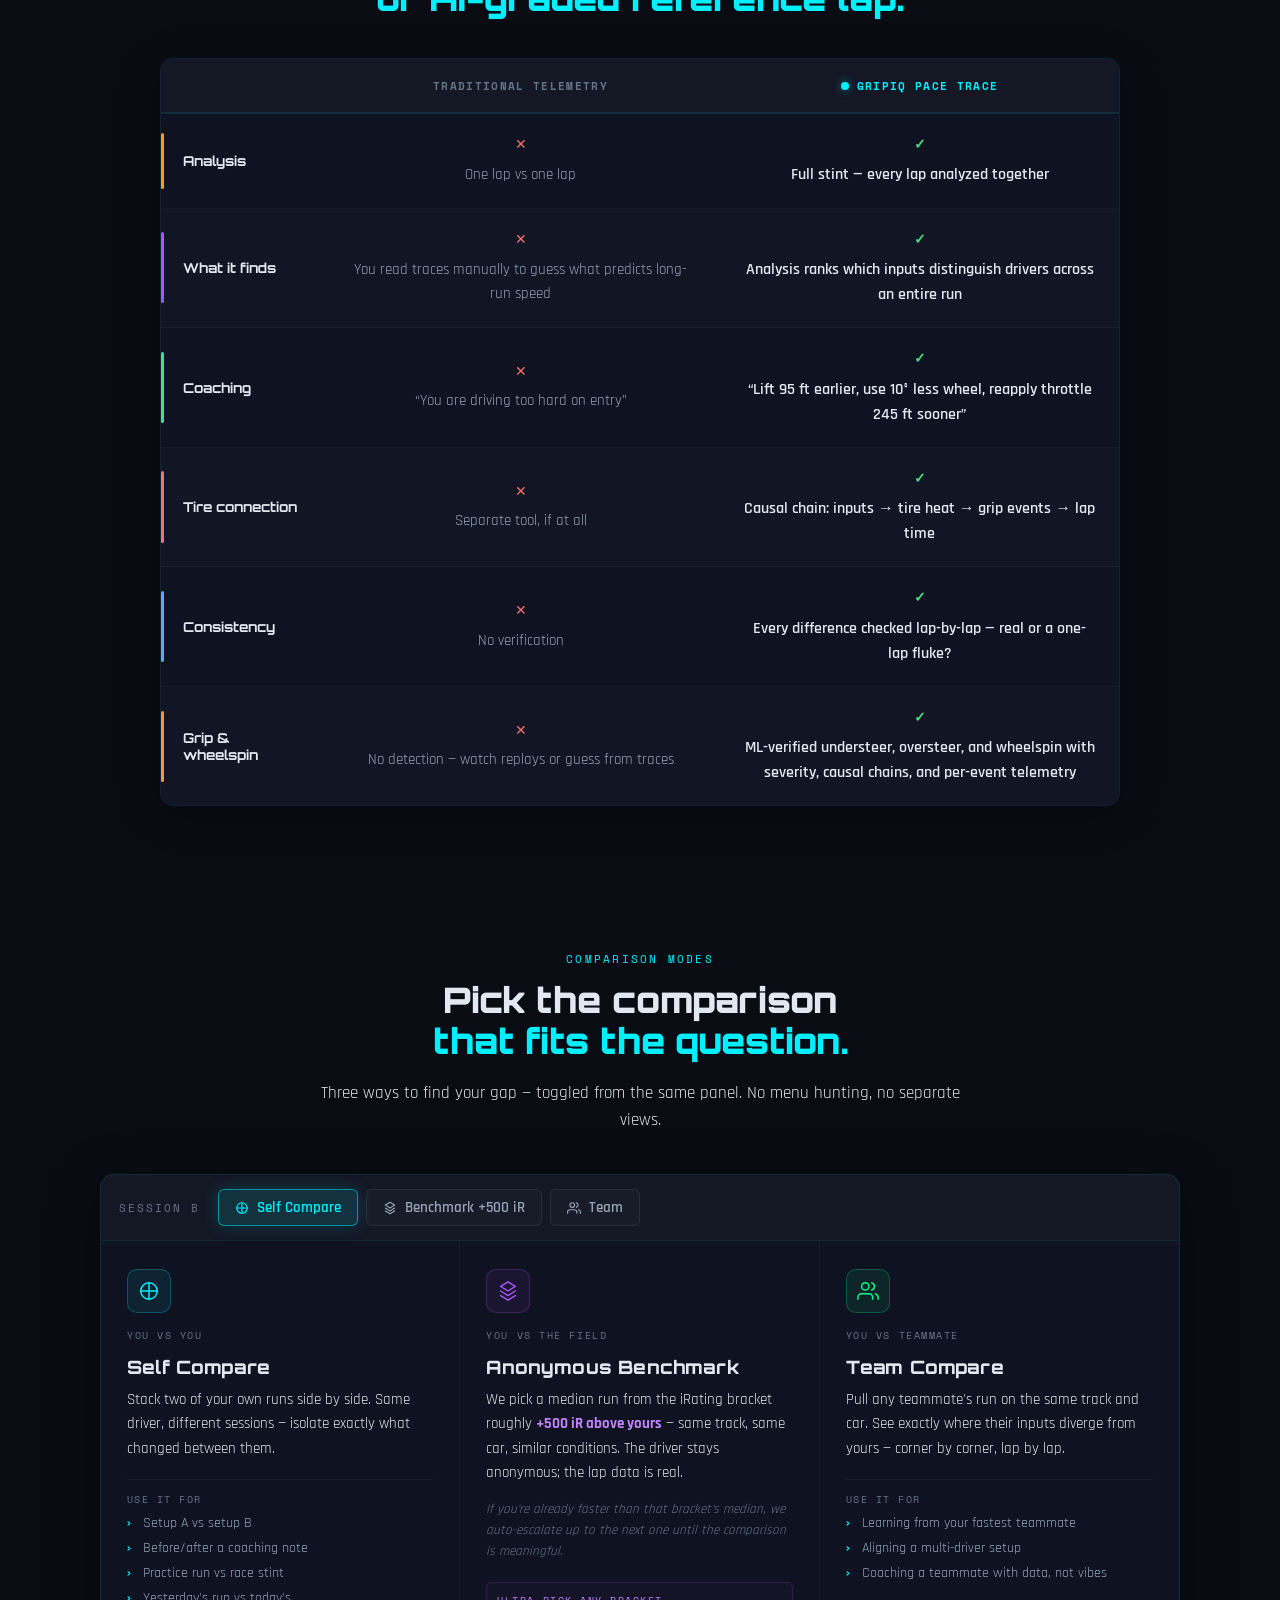
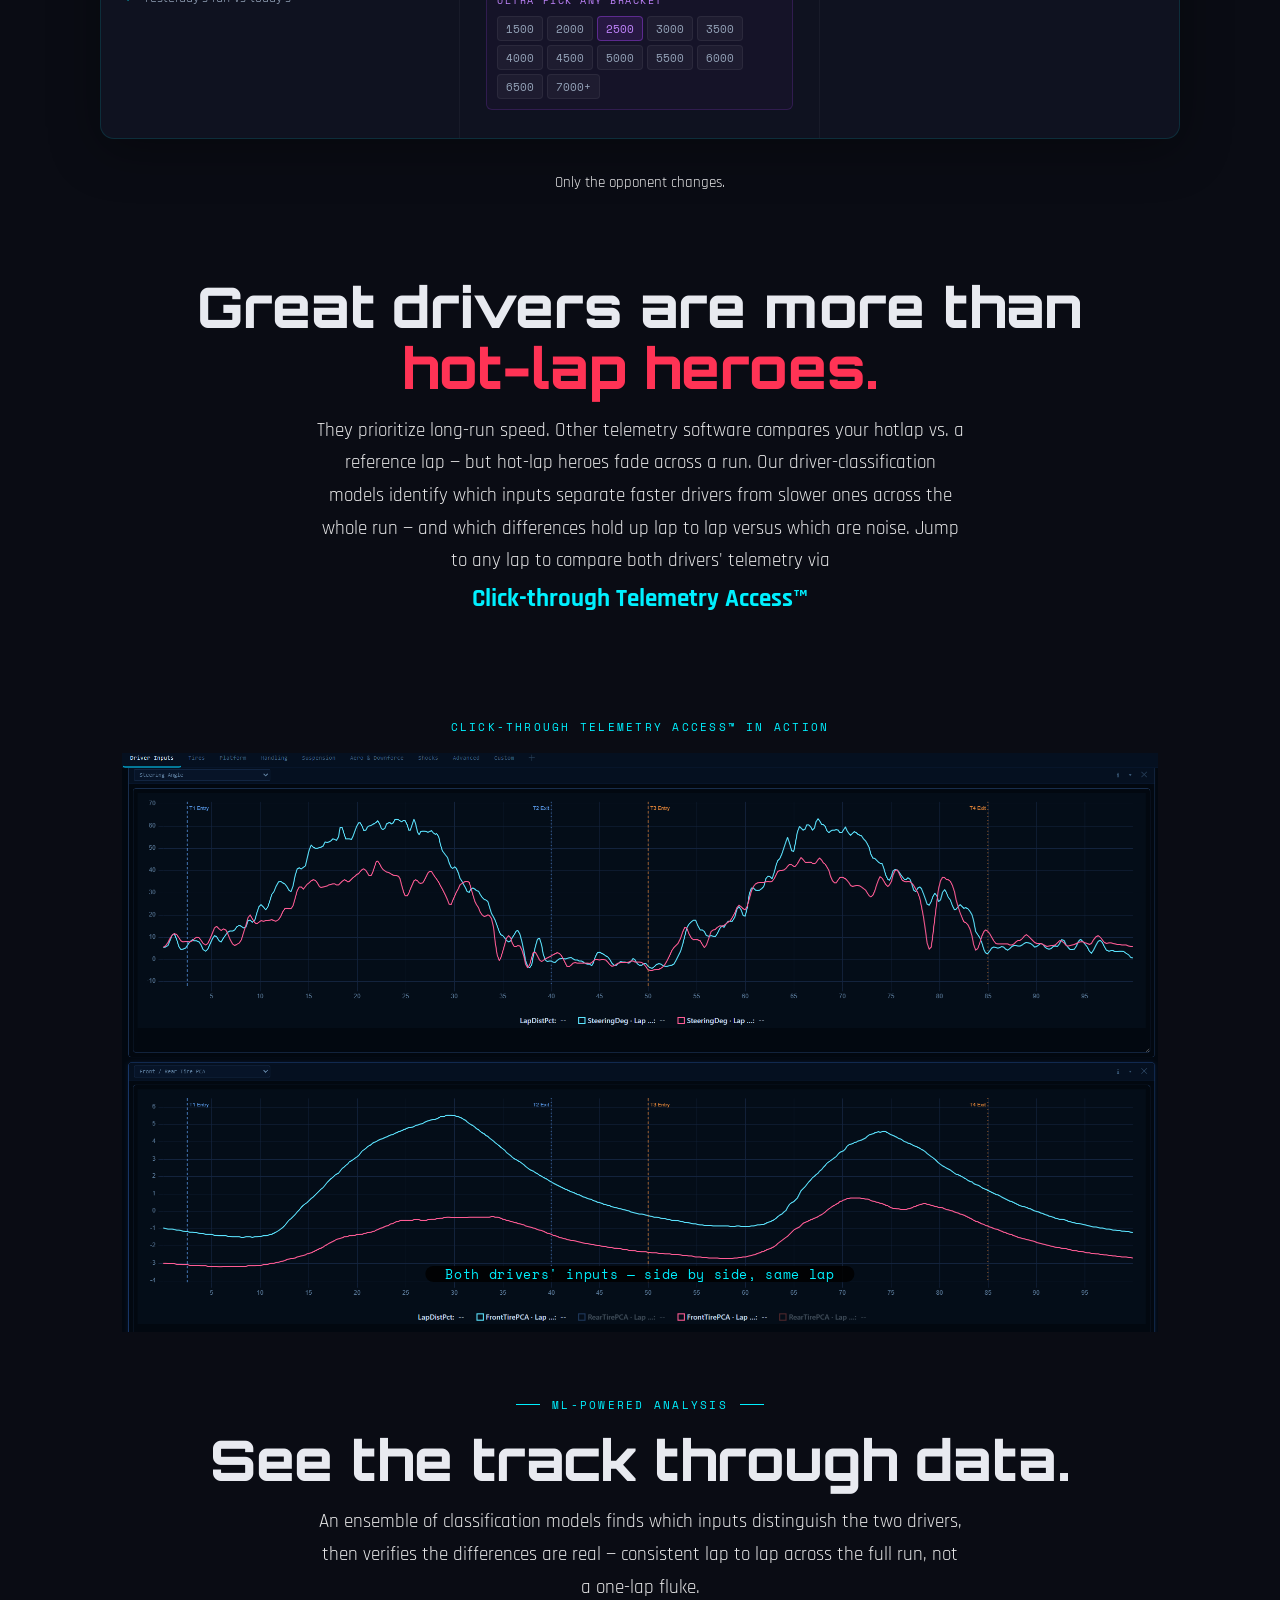
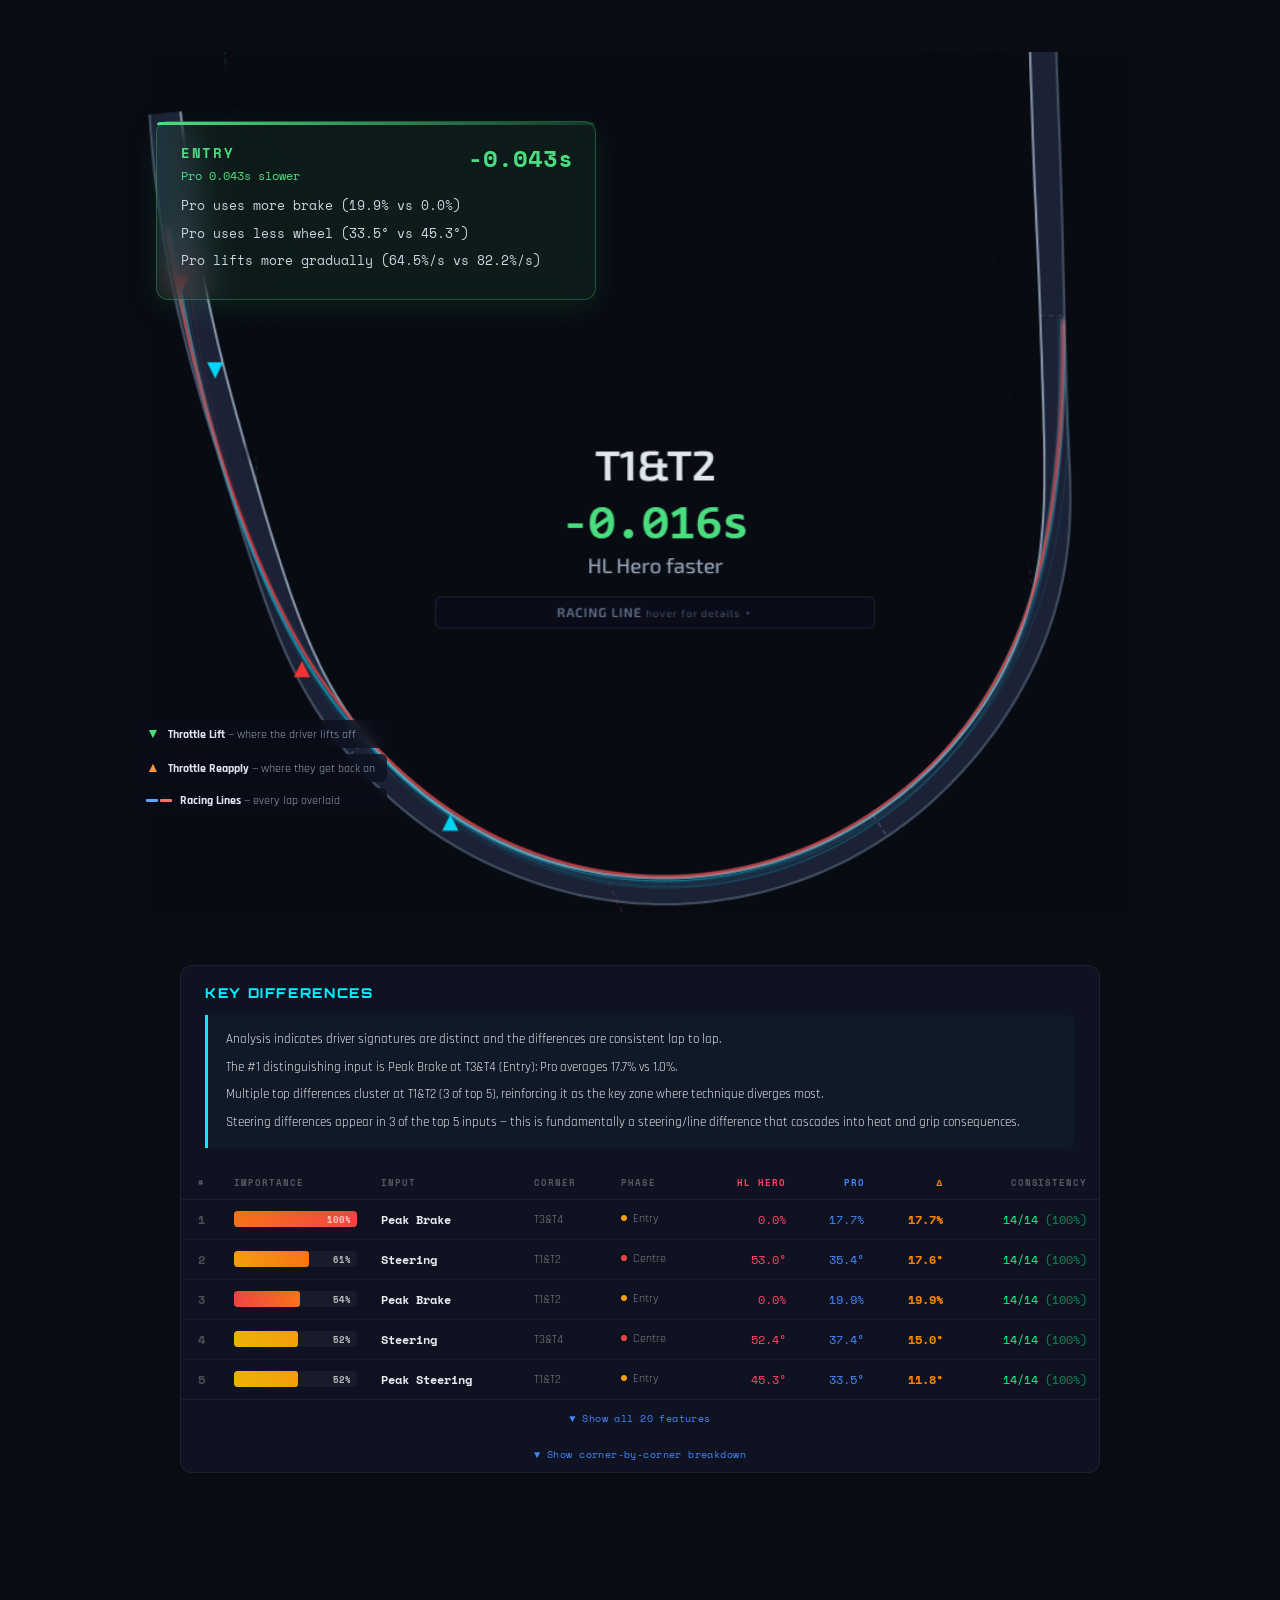
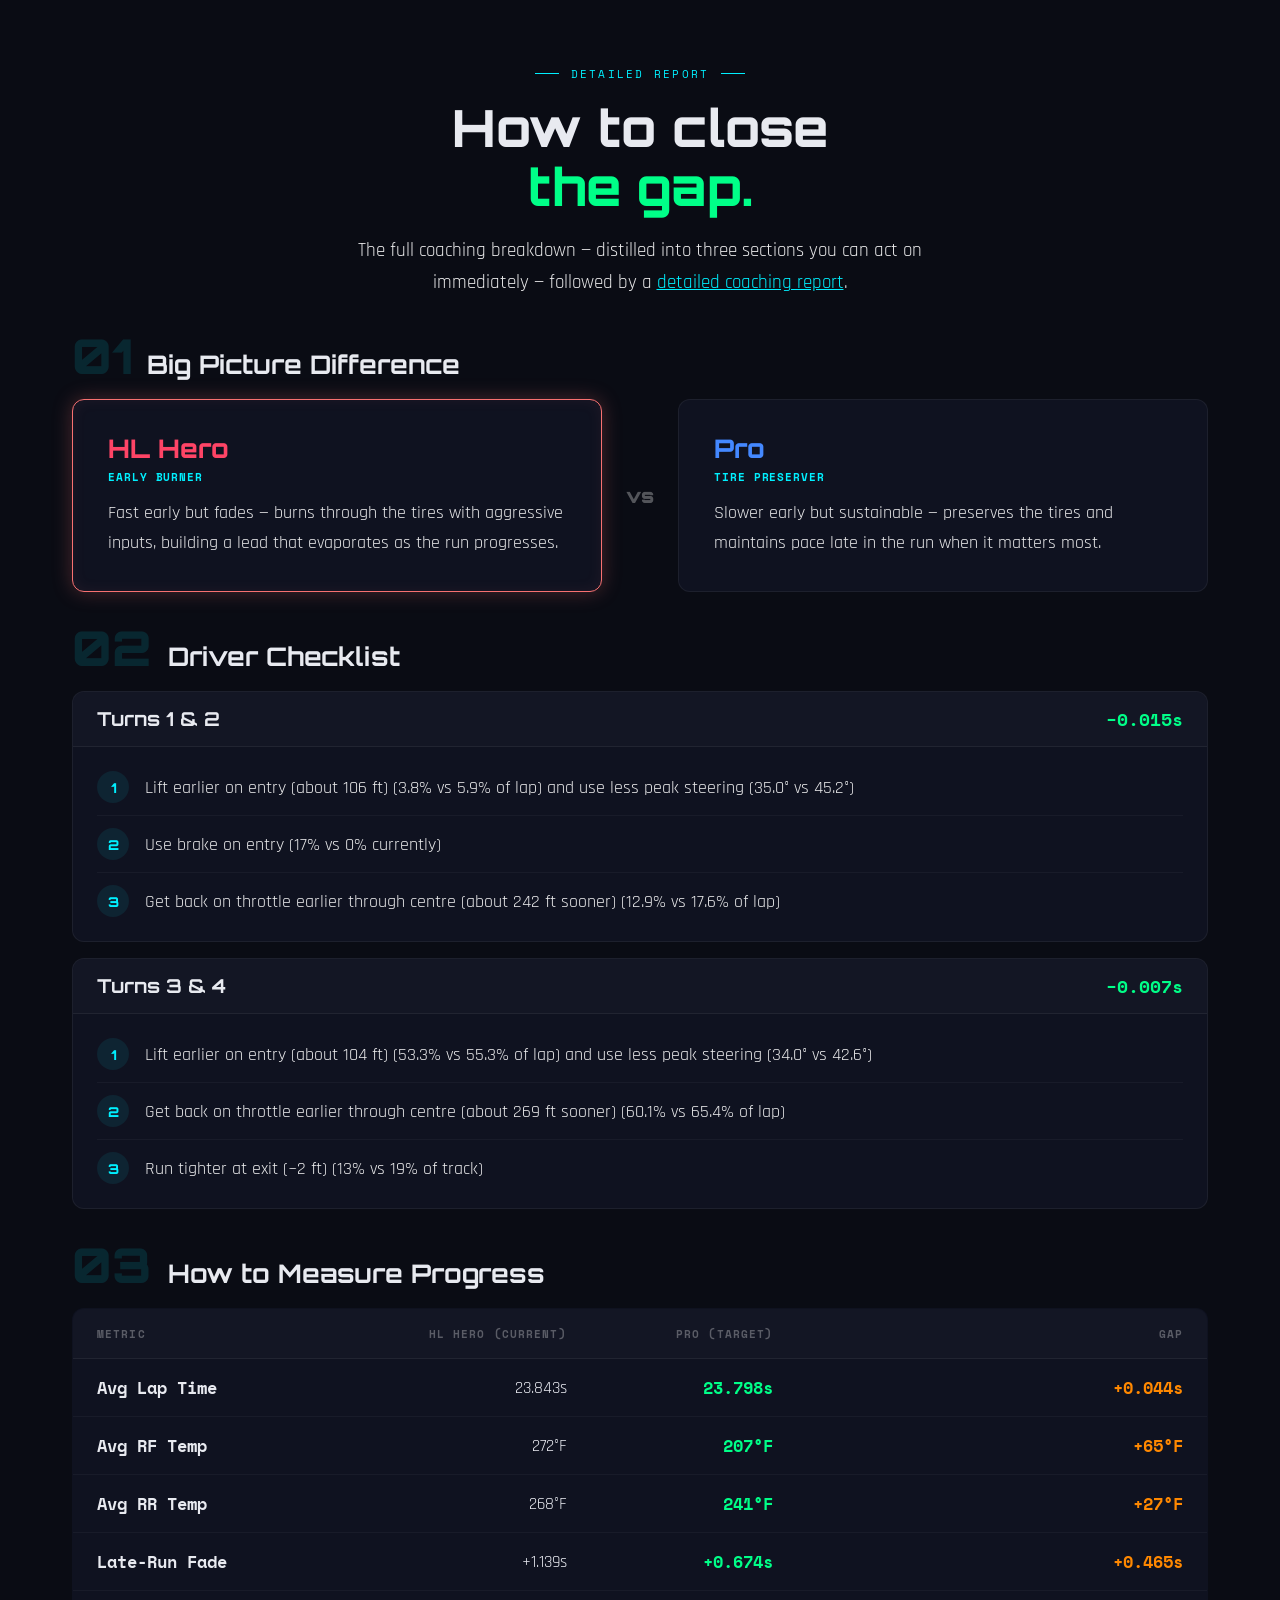
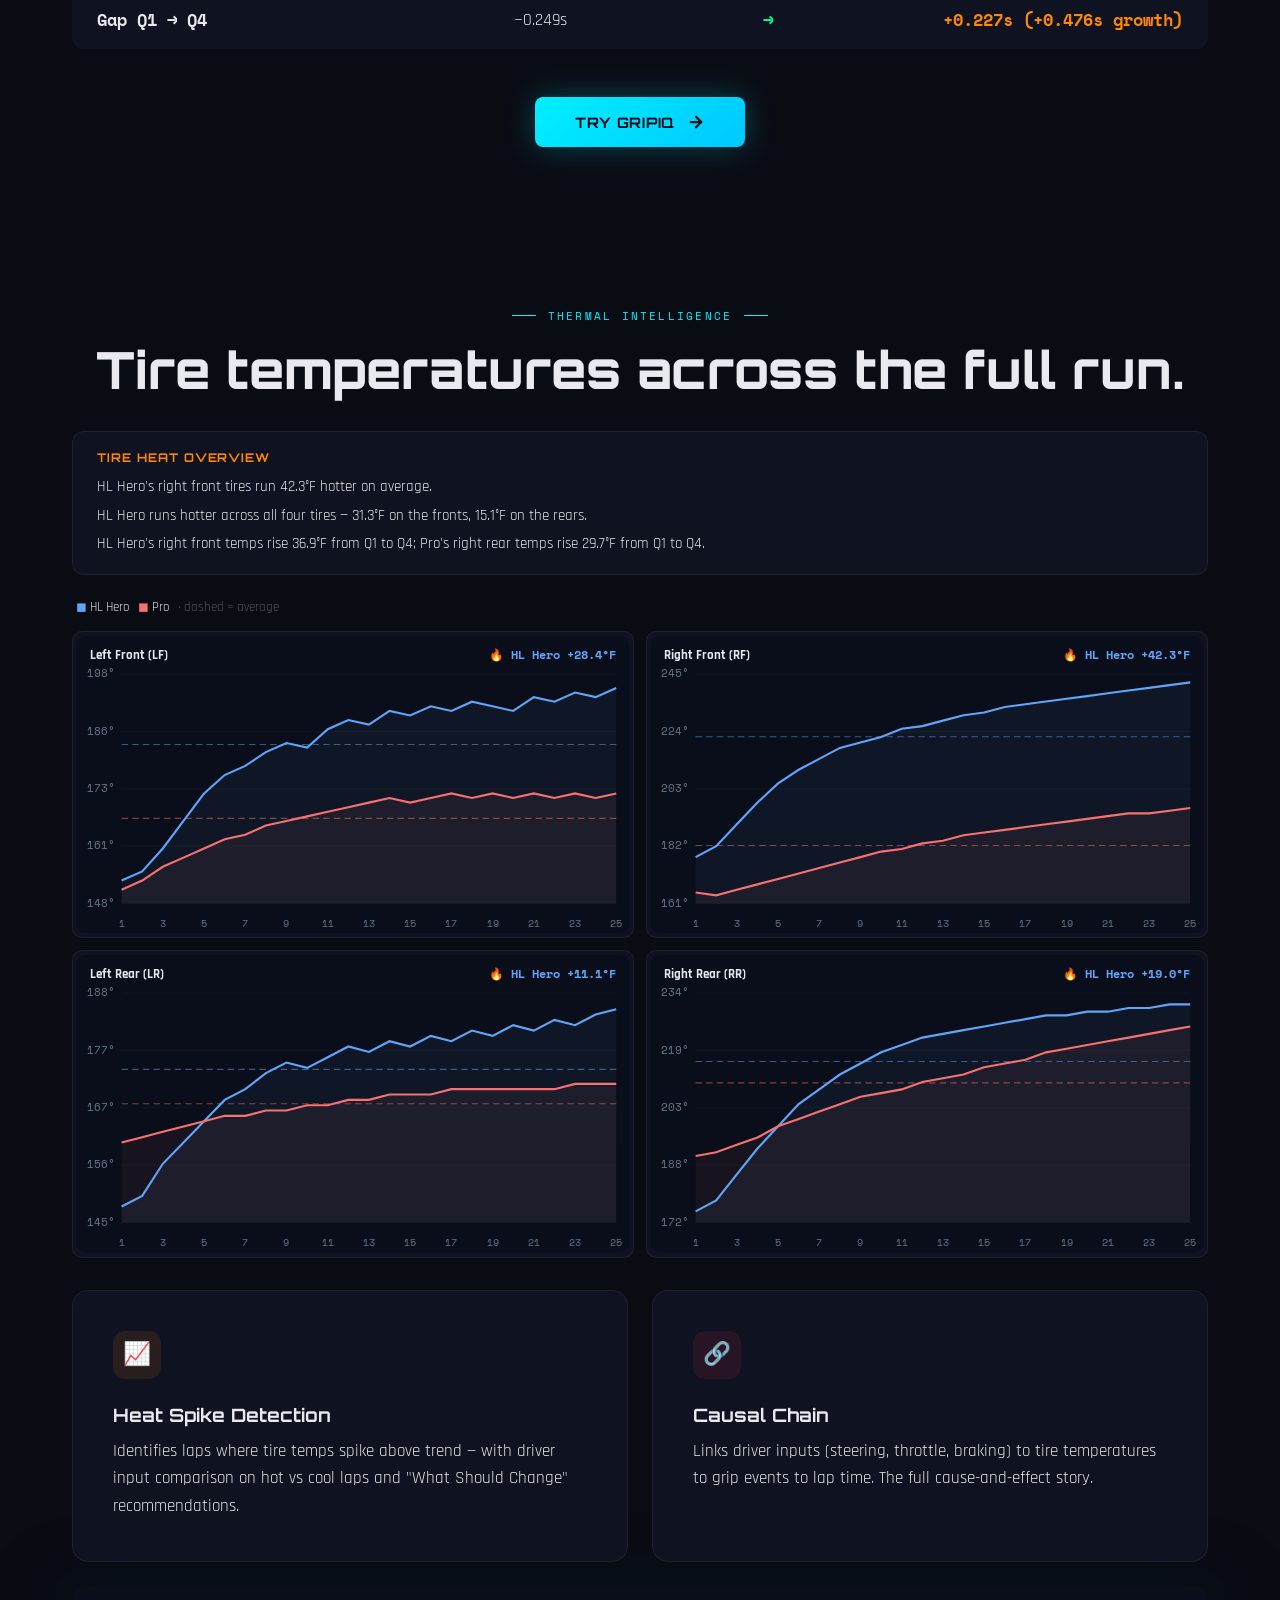
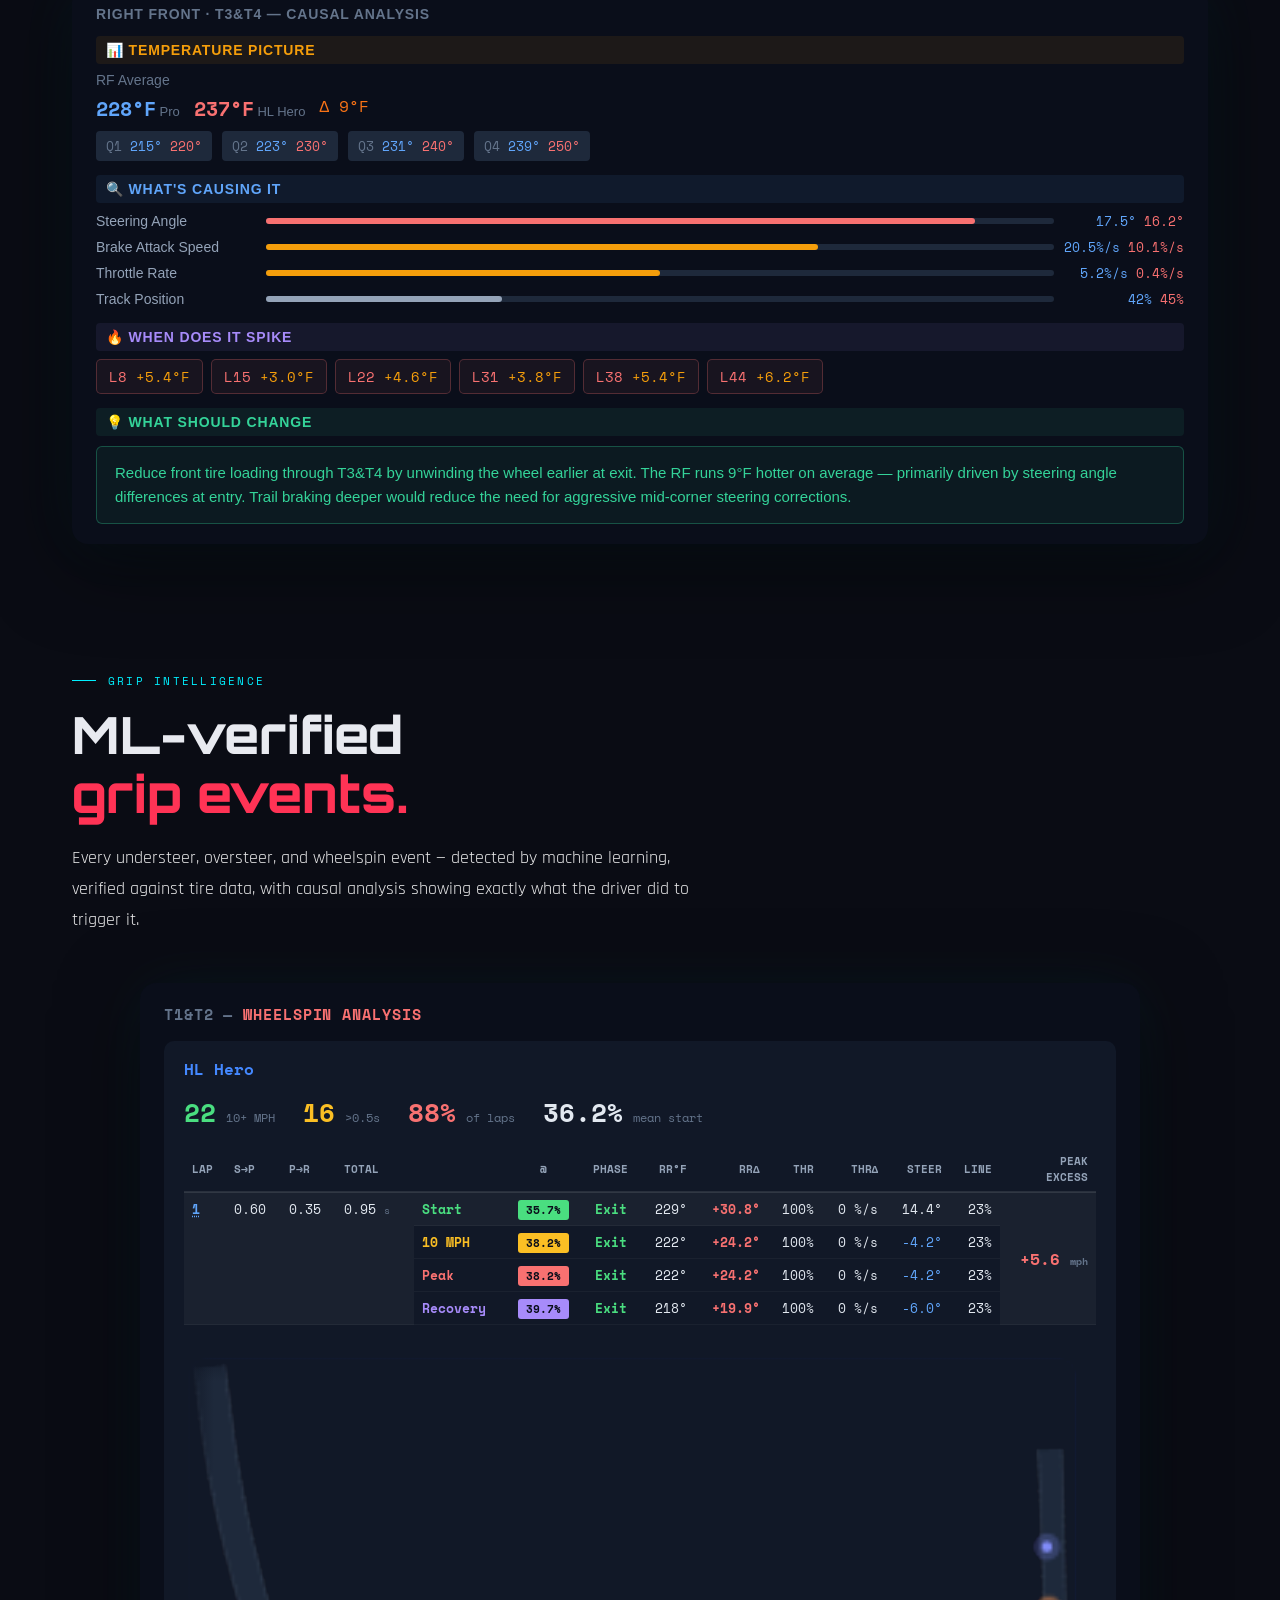
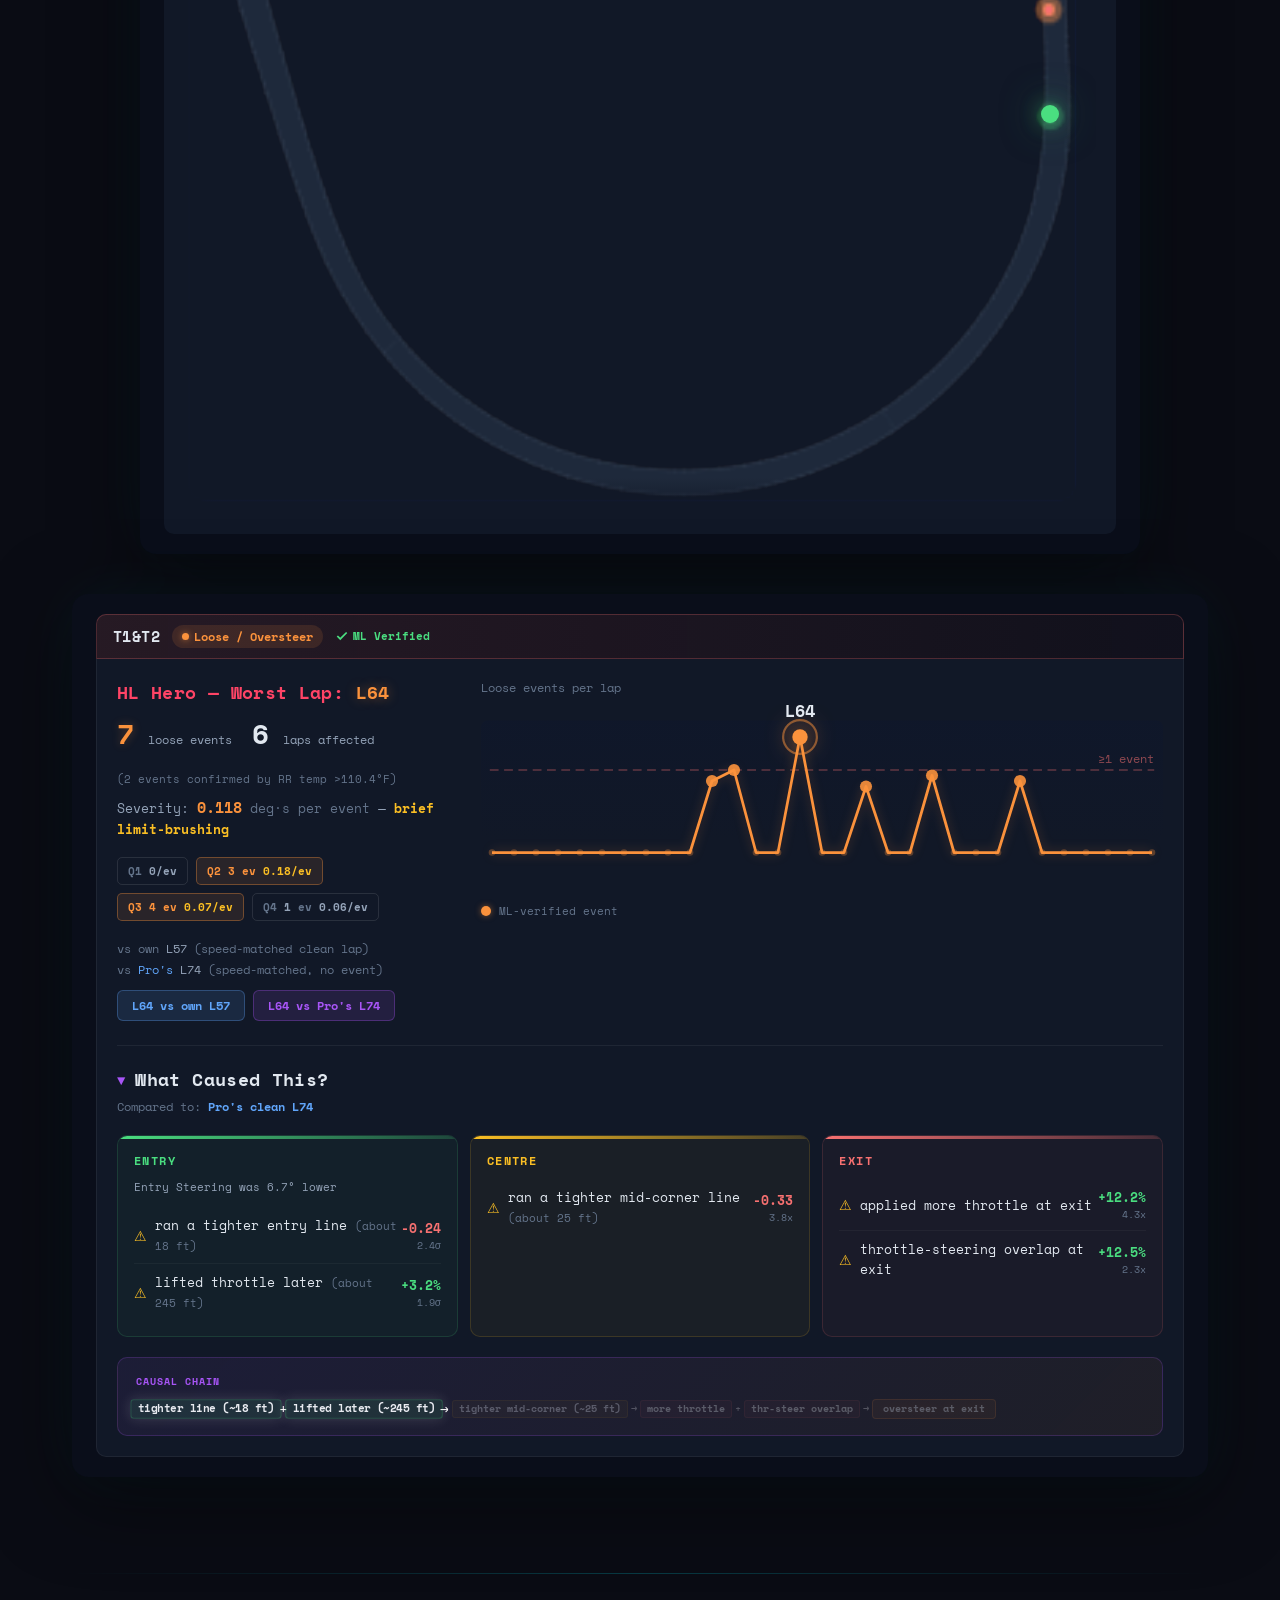
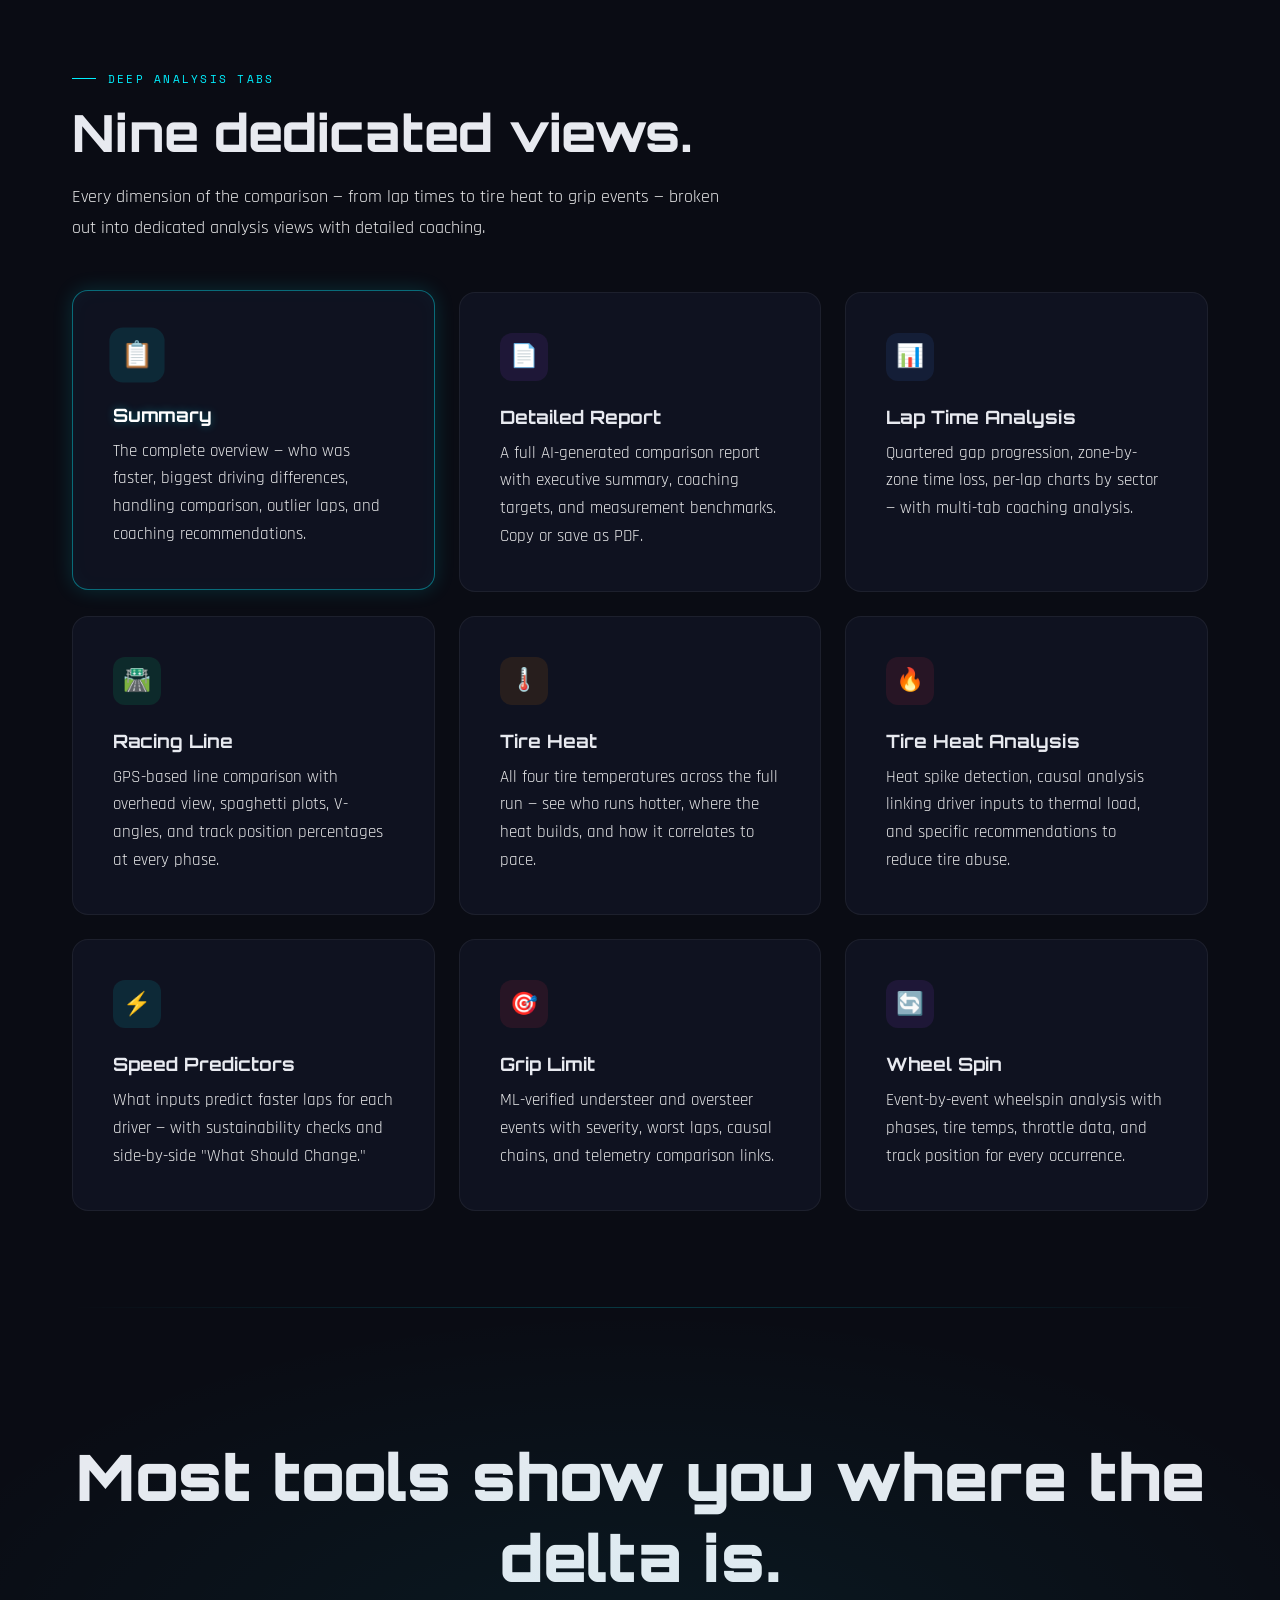
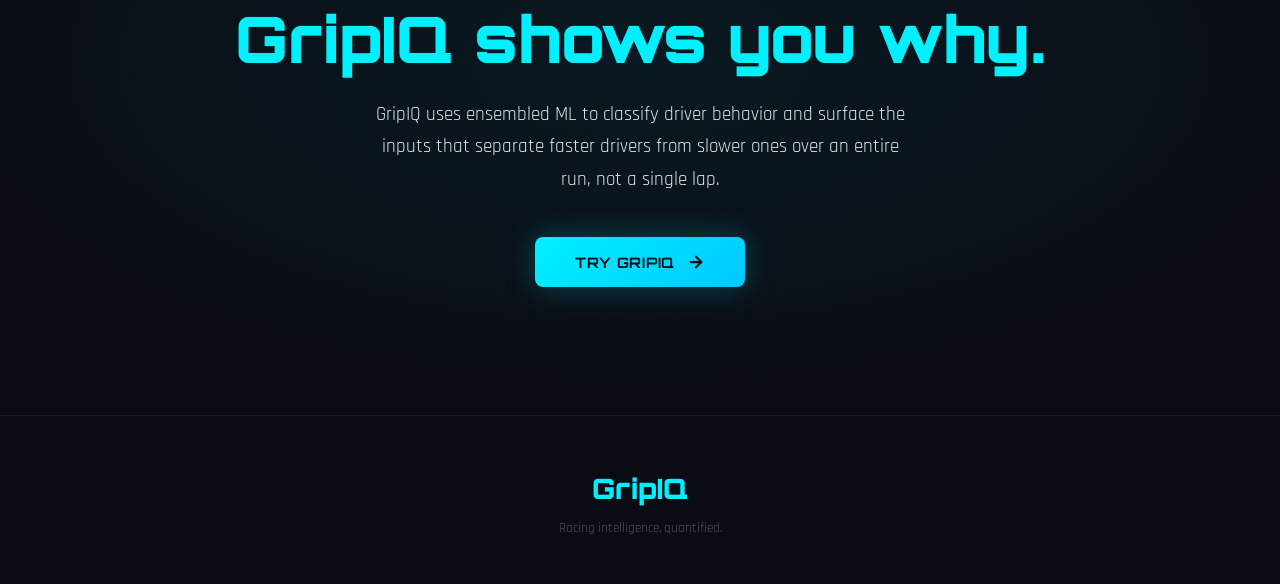
==== commit 8c48e894: "Driver comparison: shorten Comparison Modes footer to 'Only the opponent changes.'" ====
--- a/driver-comparison.html
+++ b/driver-comparison.html
@@ -1825,7 +1825,7 @@
   </div>
 
   <p style="text-align:center; max-width:760px; margin:2rem auto 0; font-size:0.95rem; color:var(--text-secondary); line-height:1.6;">
-    Same analysis engine across all three. Same coaching summary. Same <strong style="color:var(--cyan);">Click-through Telemetry Access™</strong>. Only the opponent on the right changes.
+    Only the opponent changes.
   </p>
 </section>
 
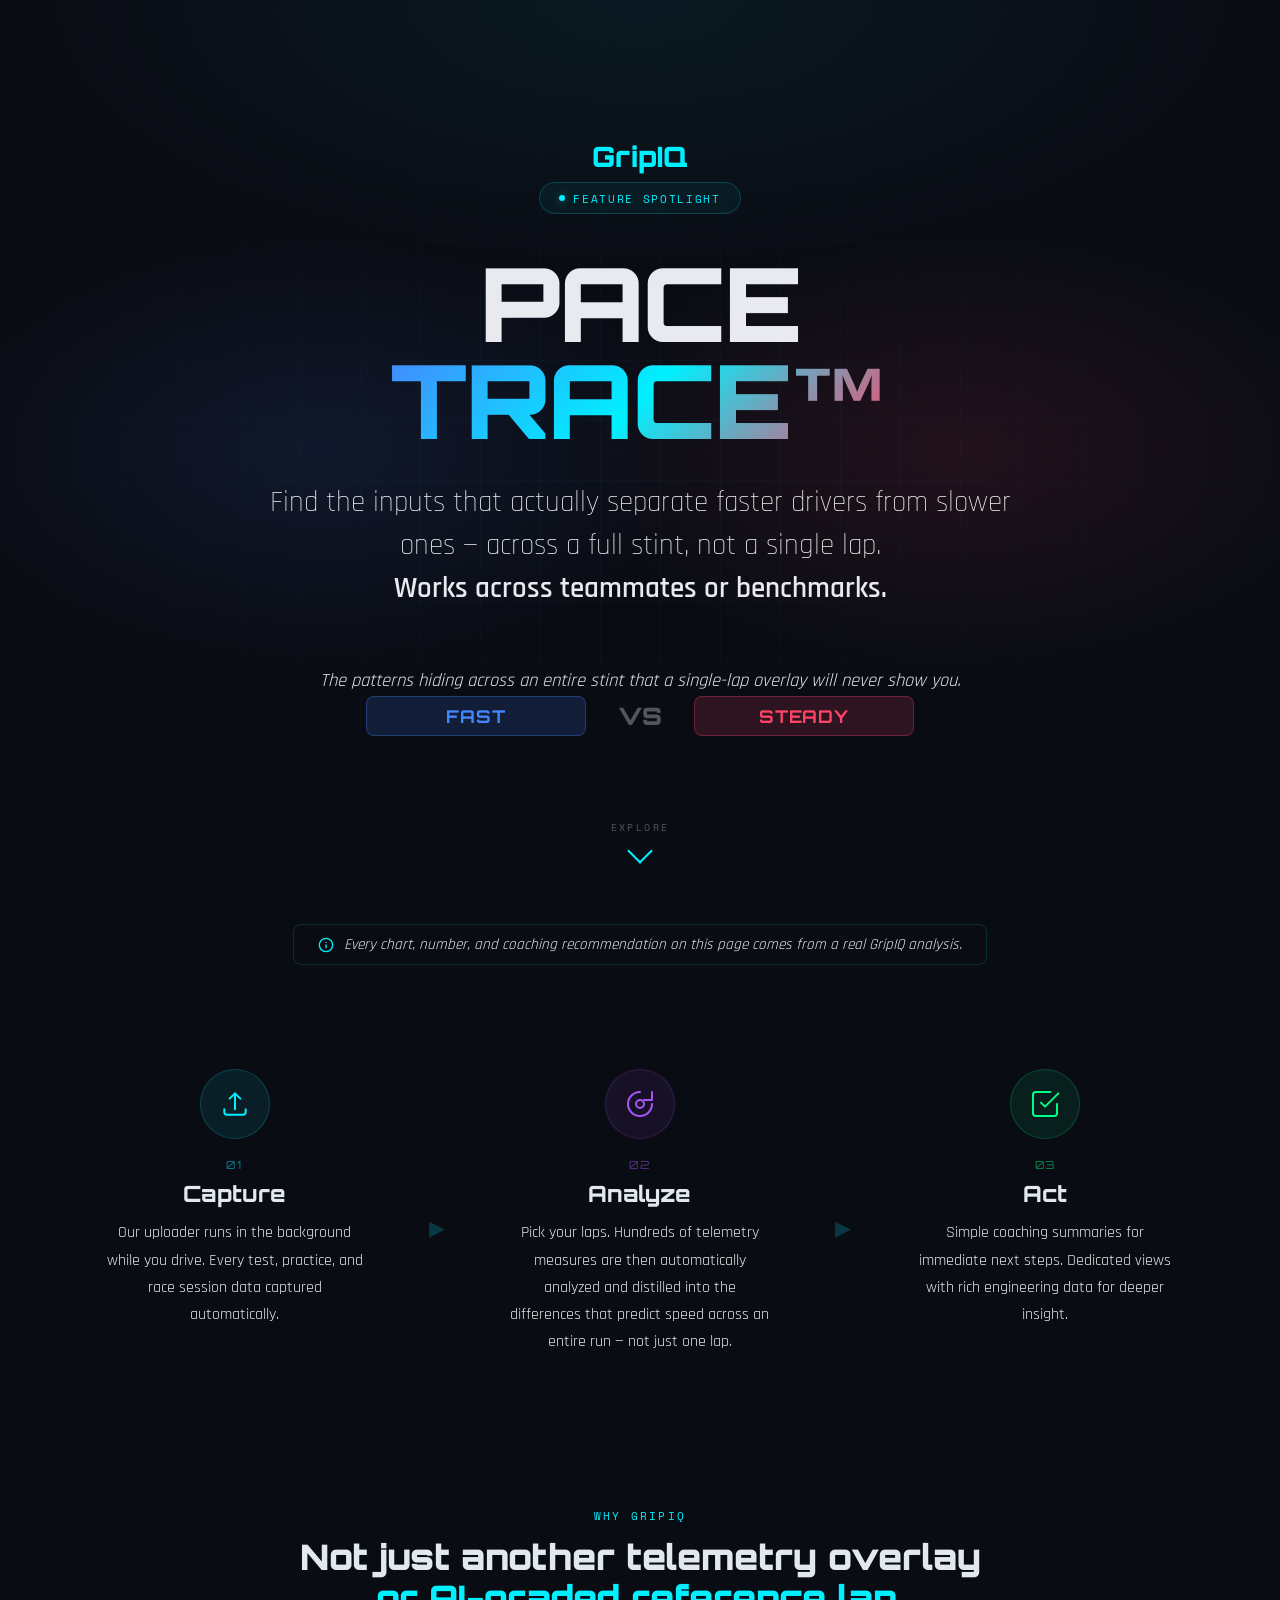
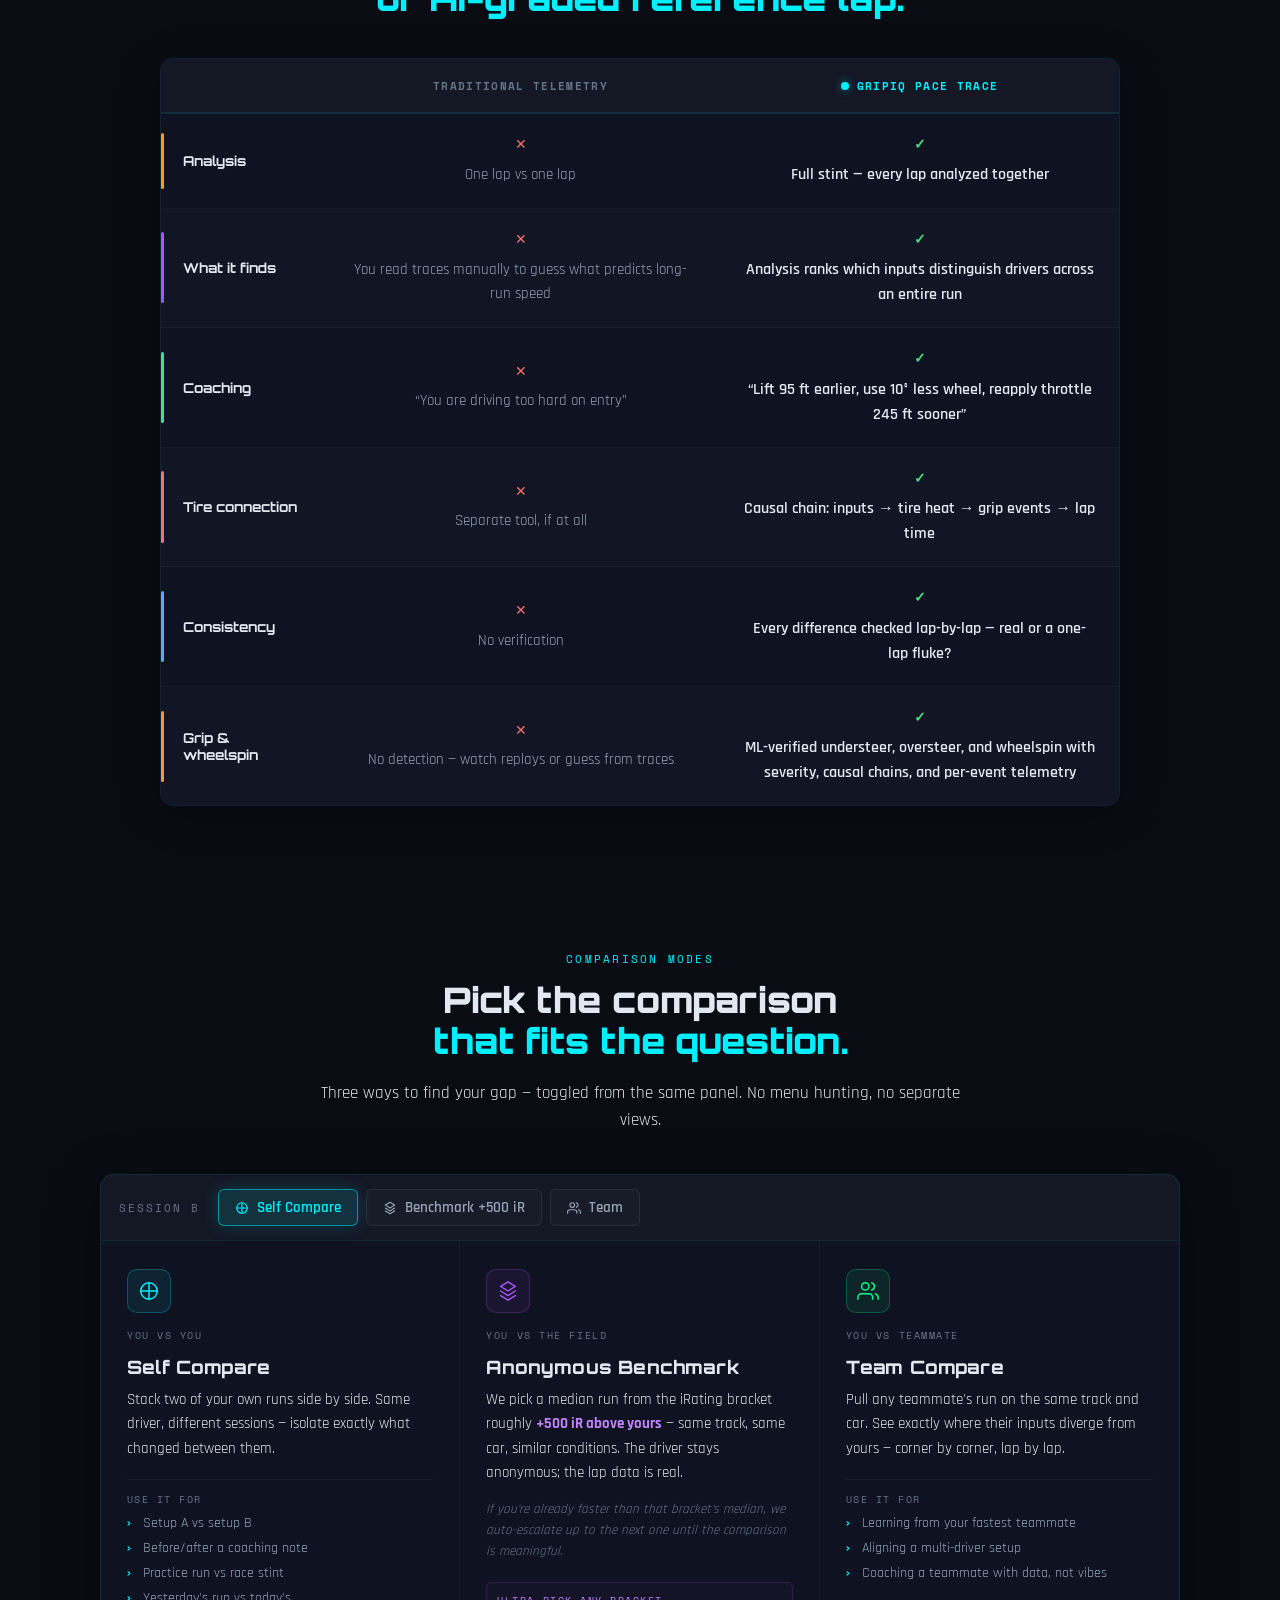
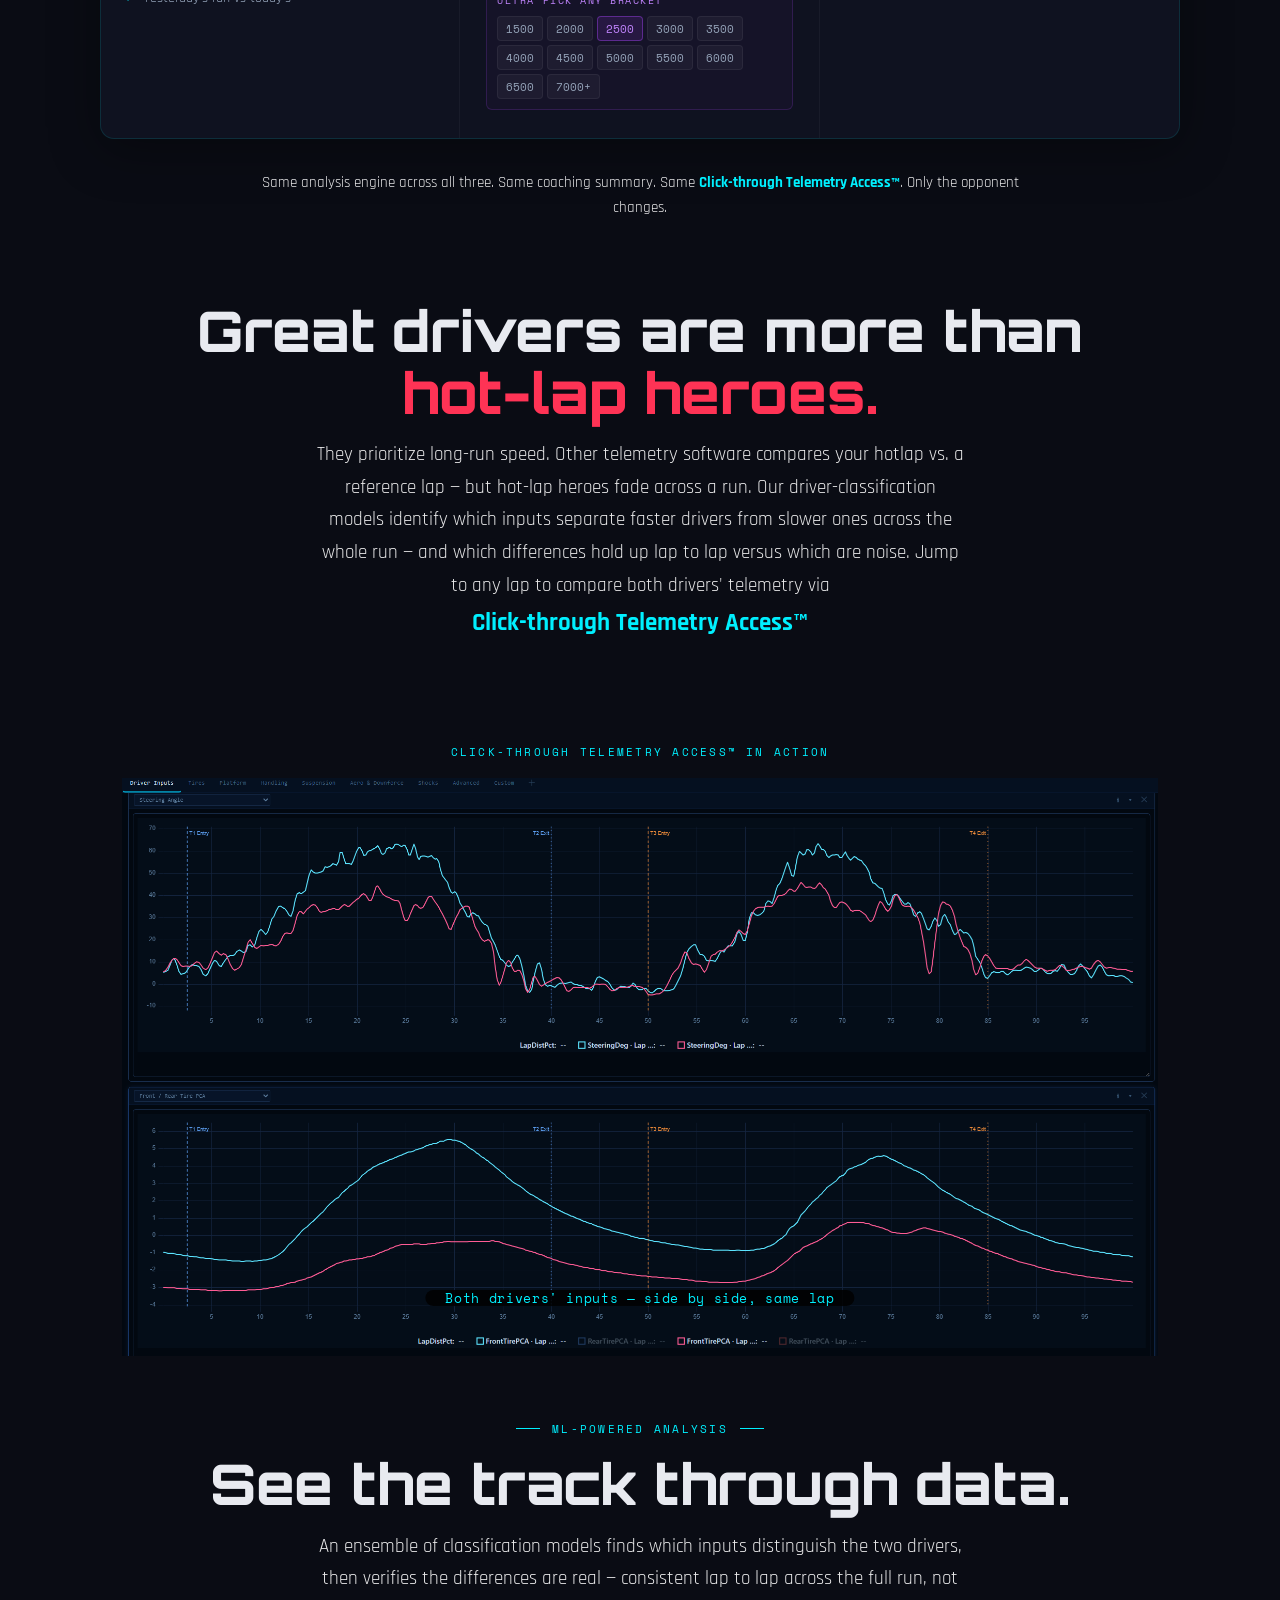
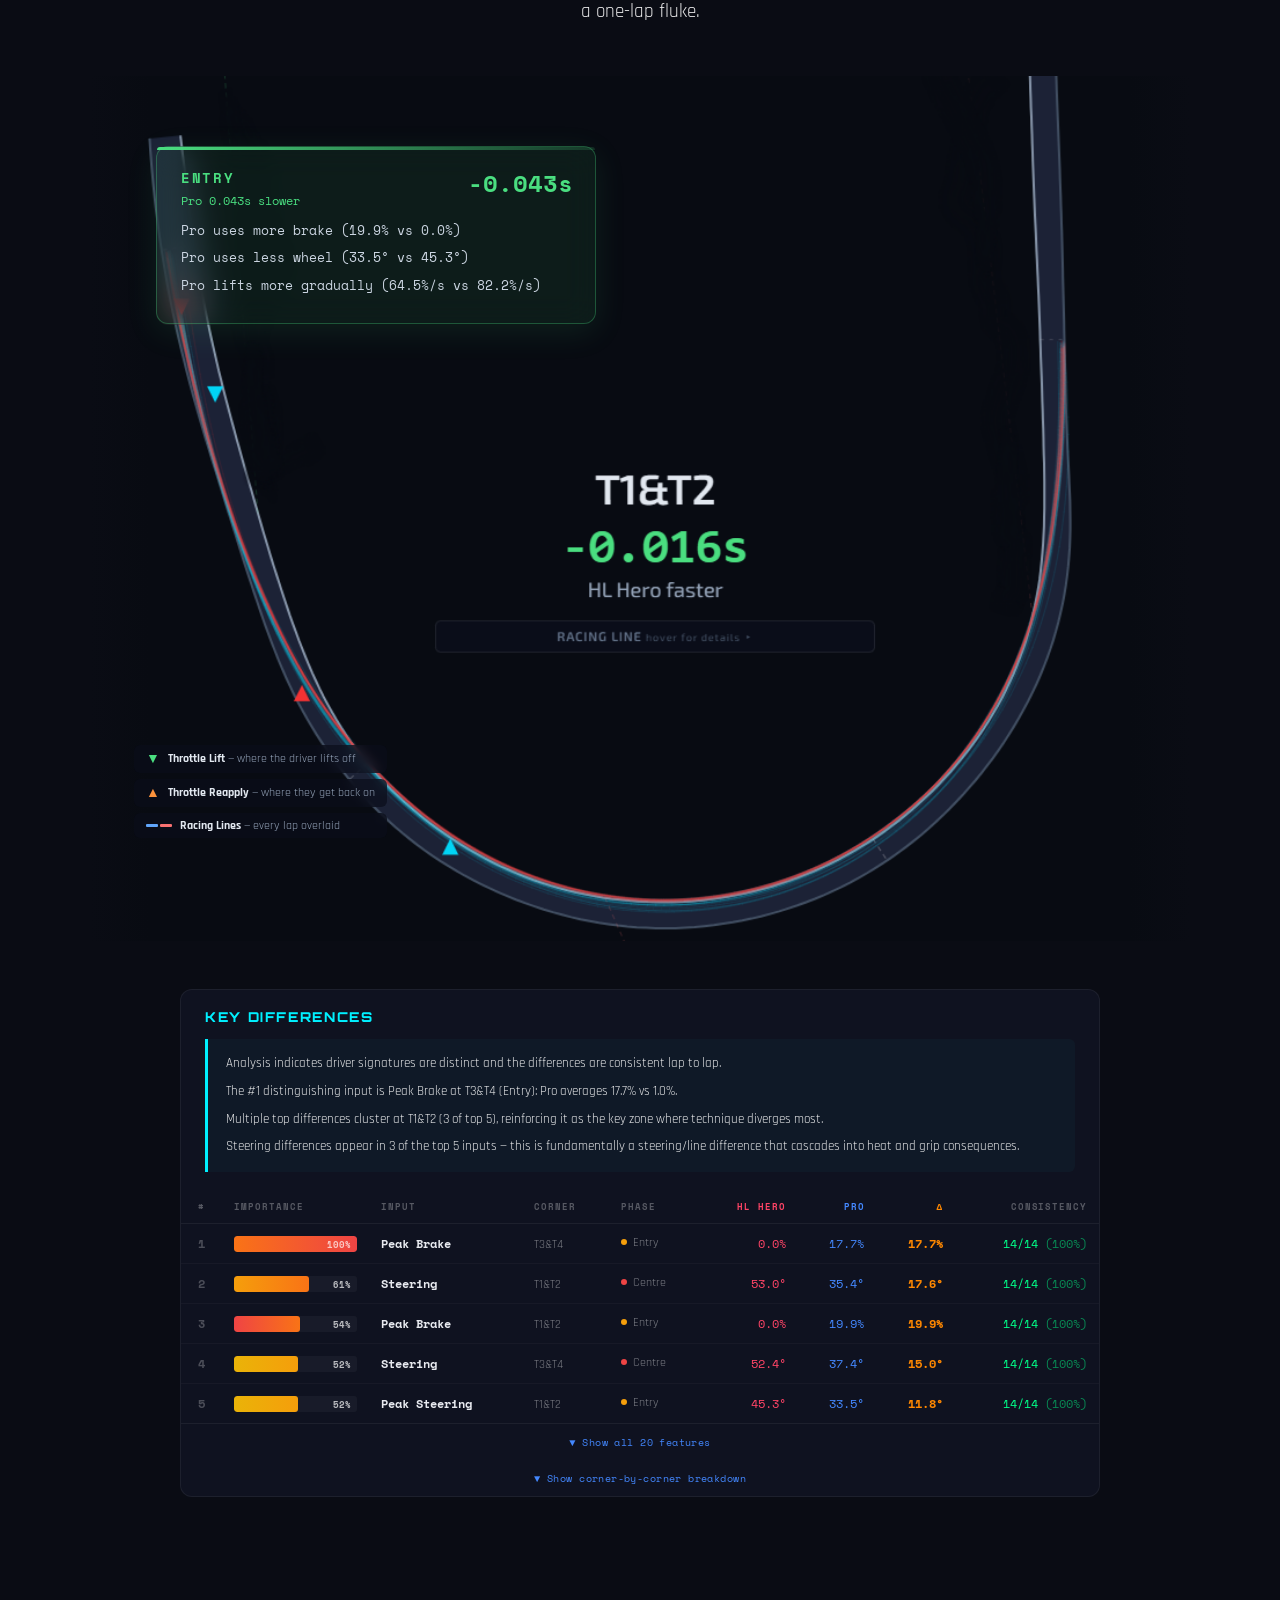
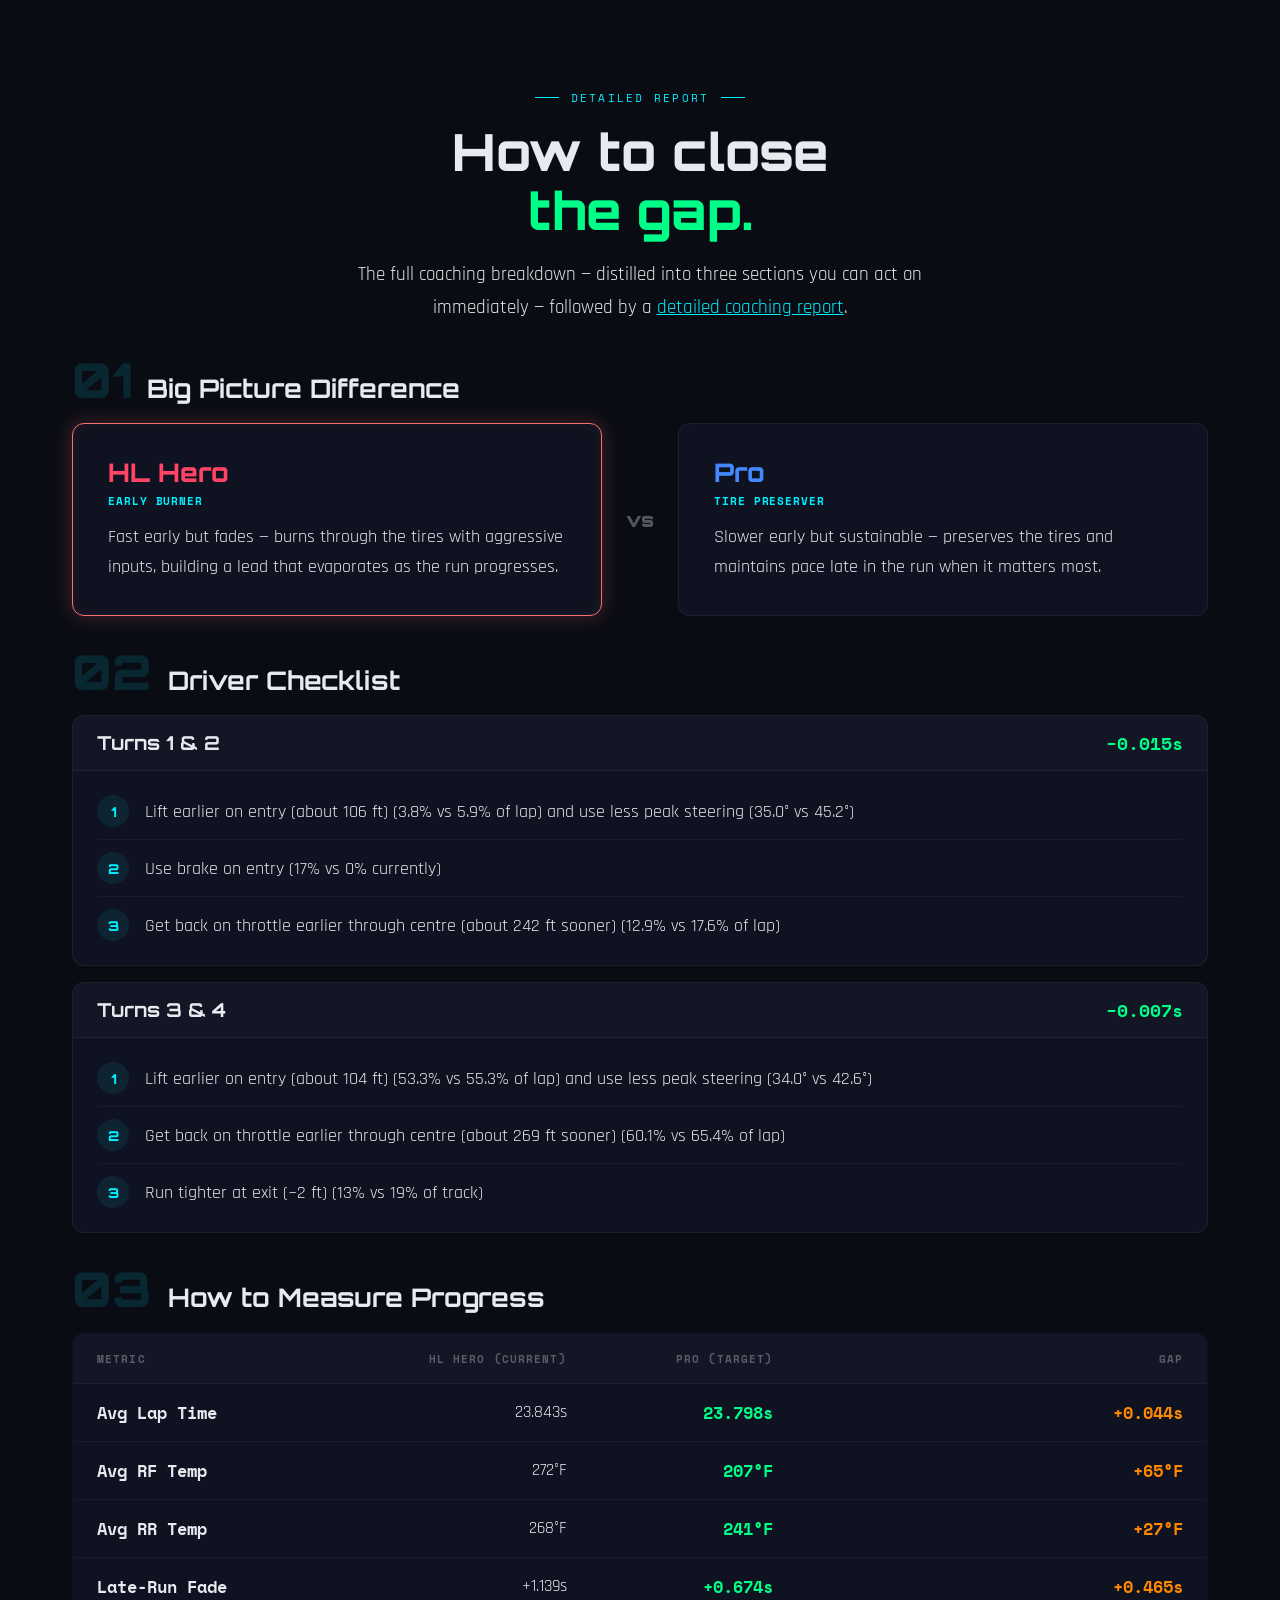
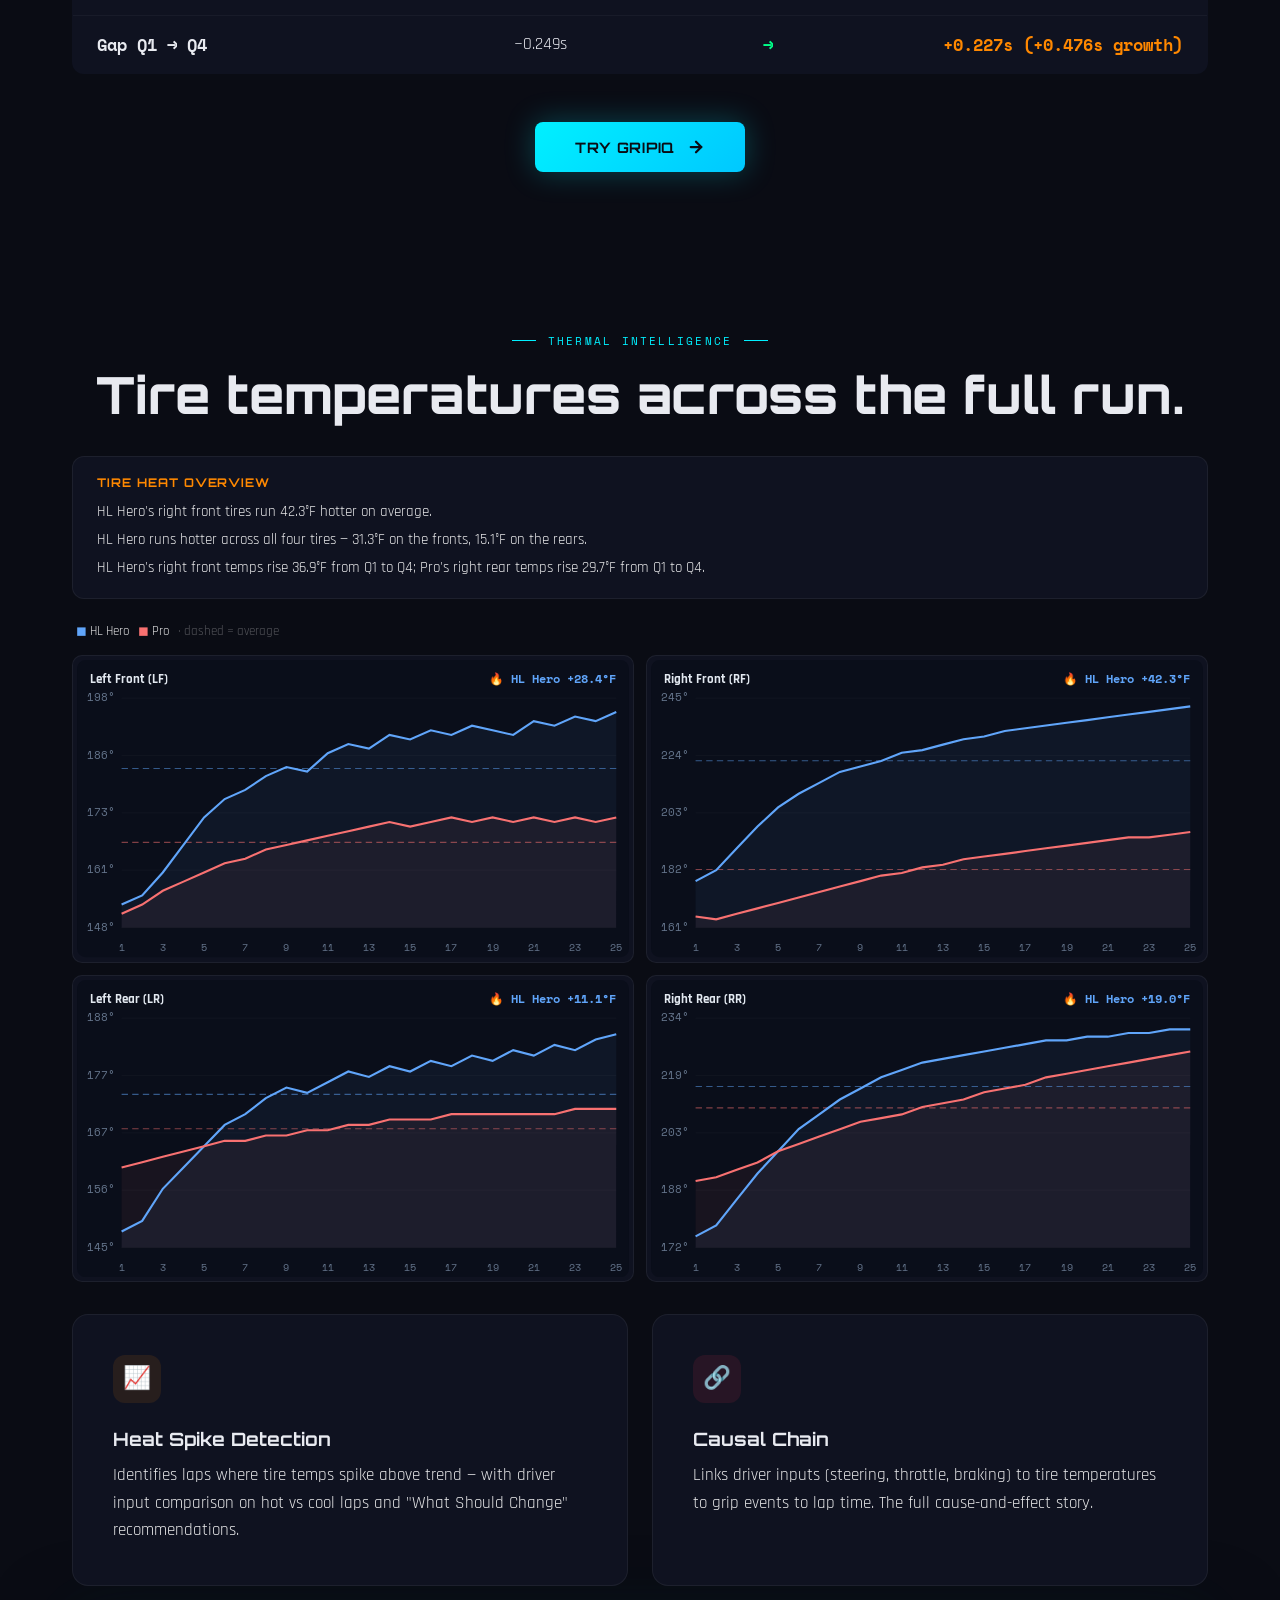
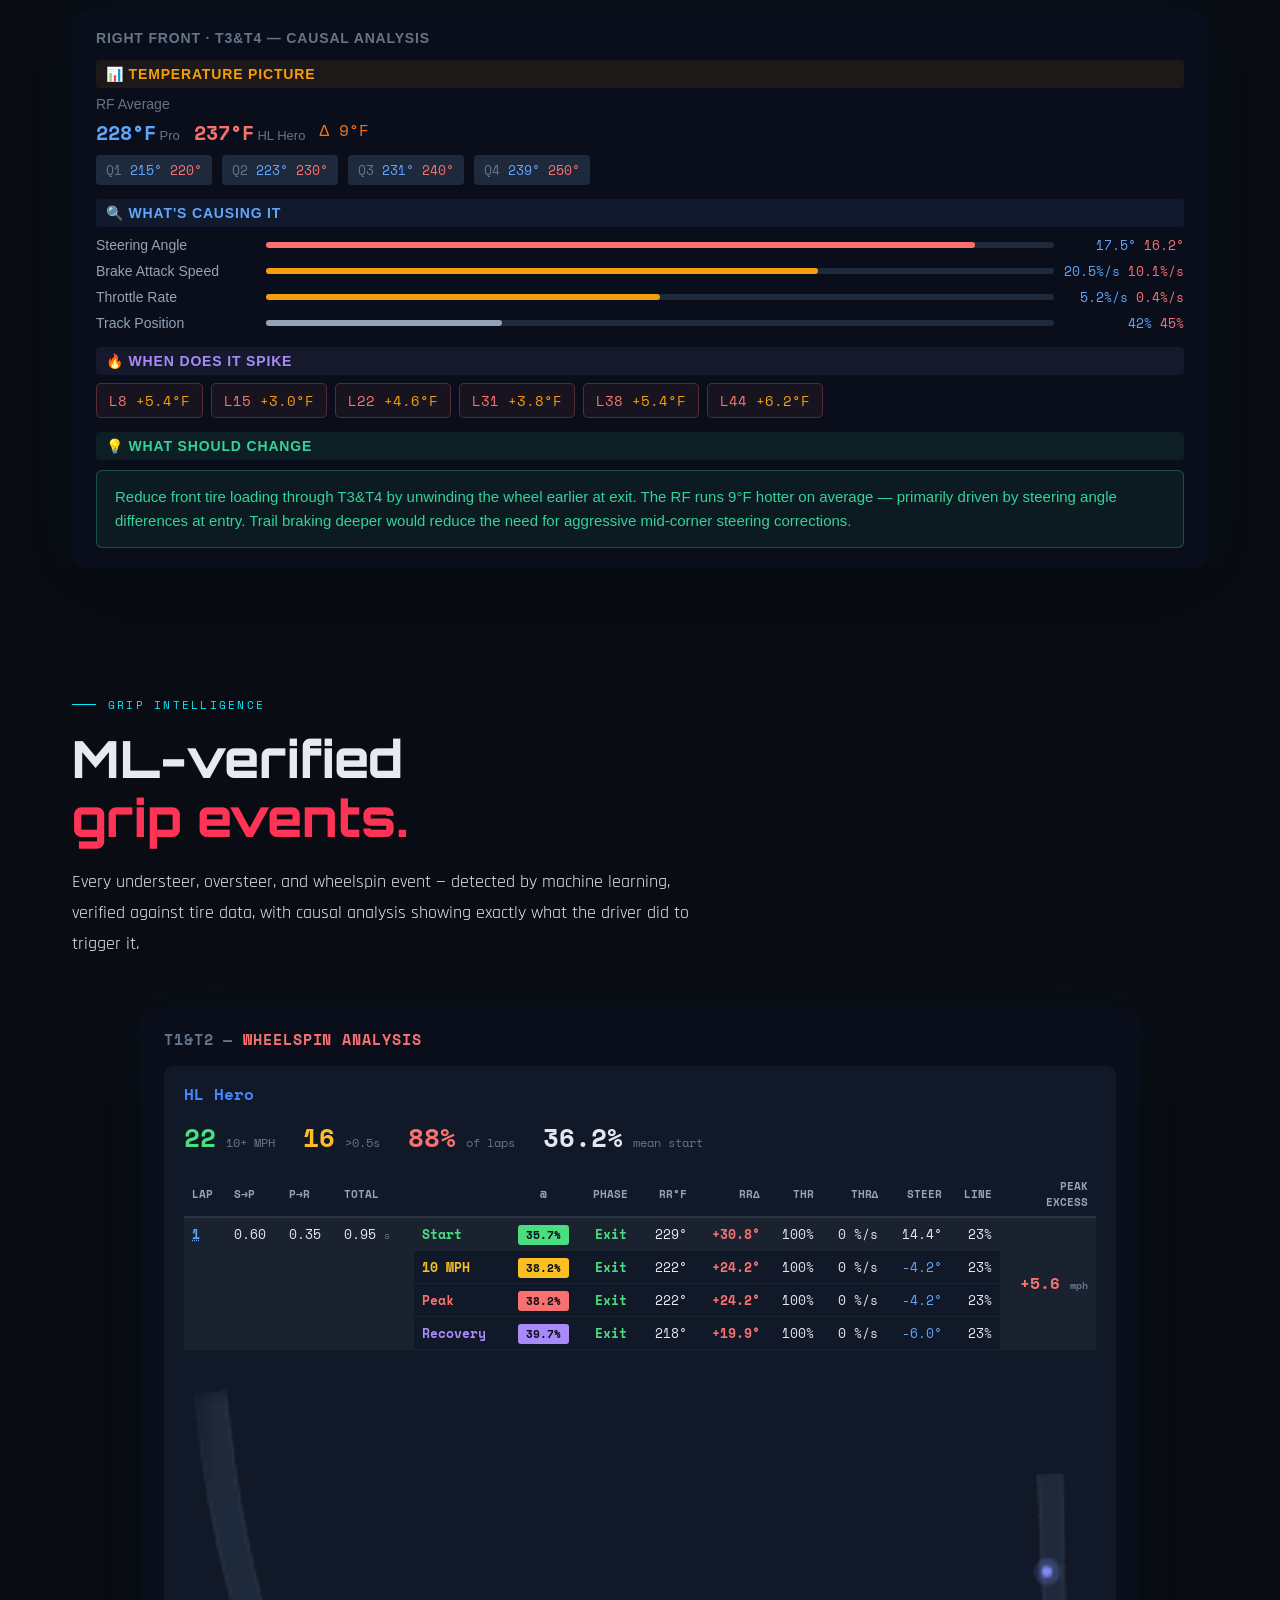
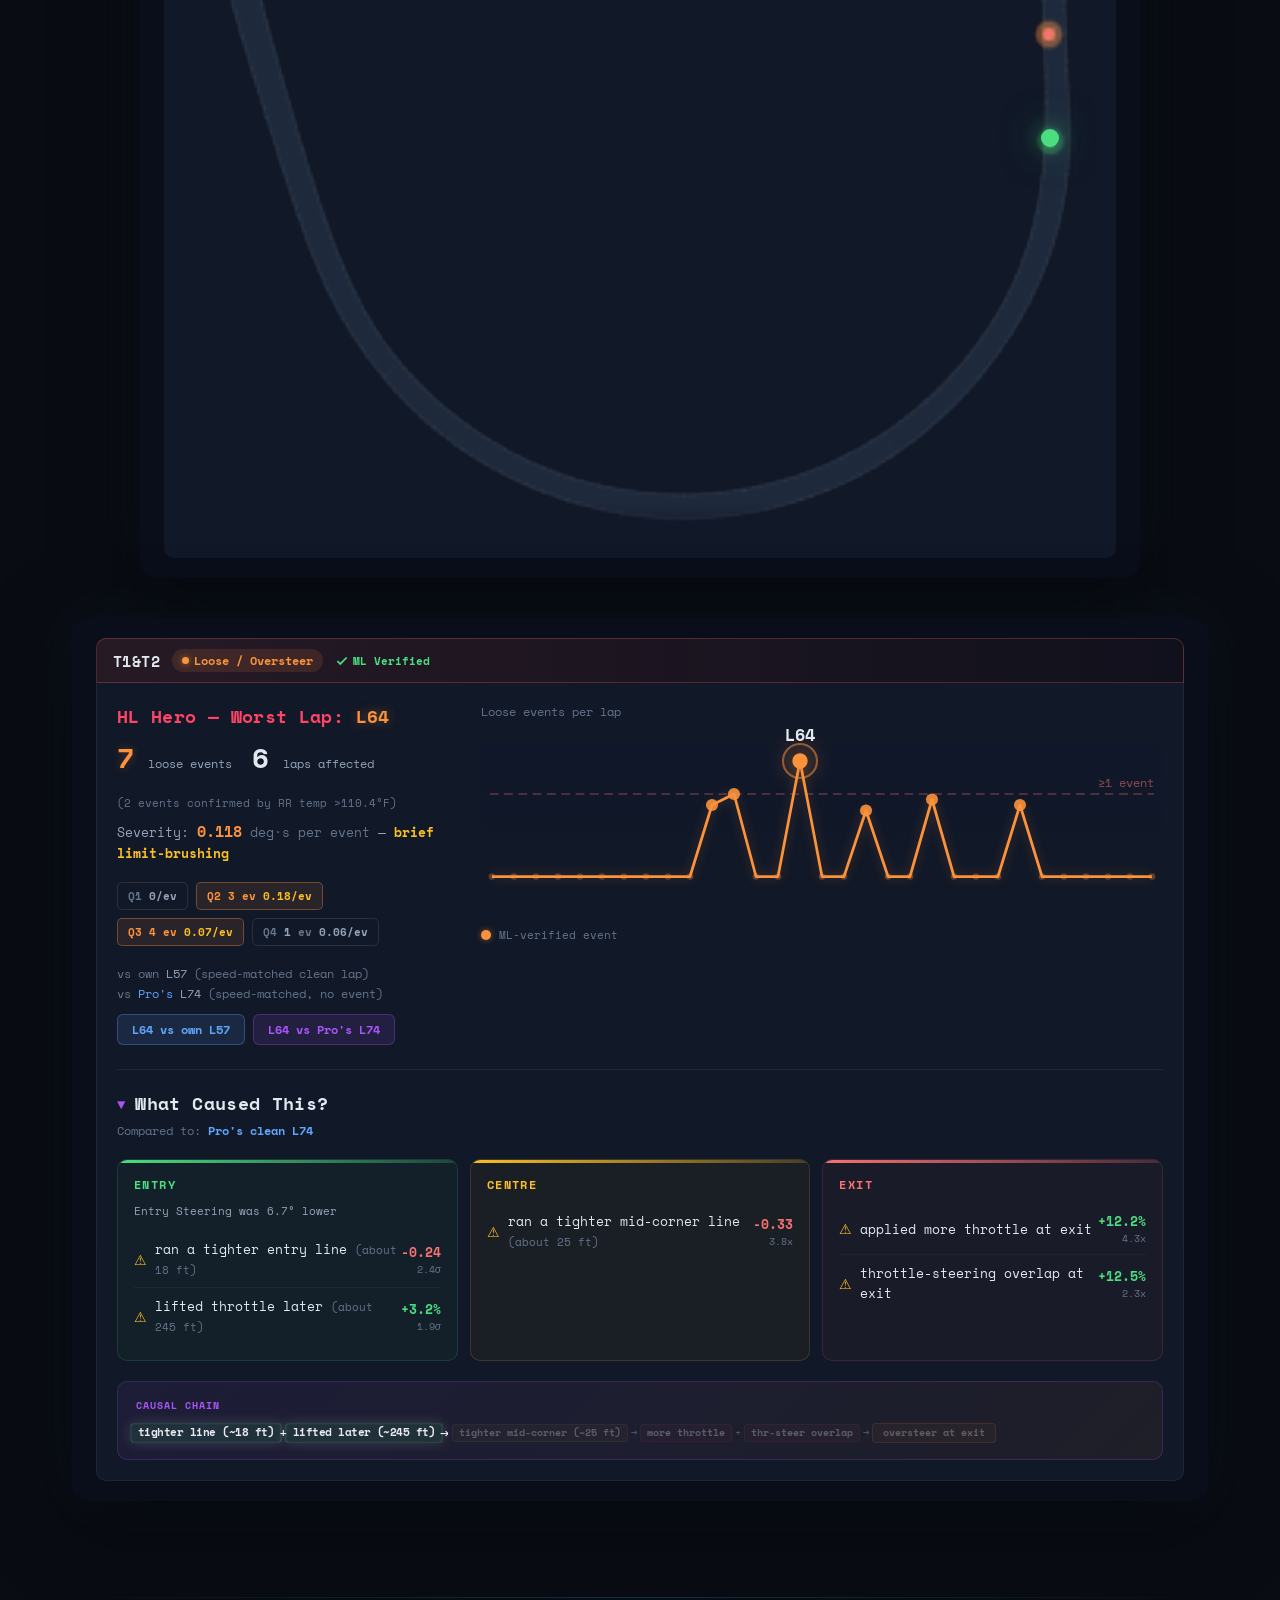
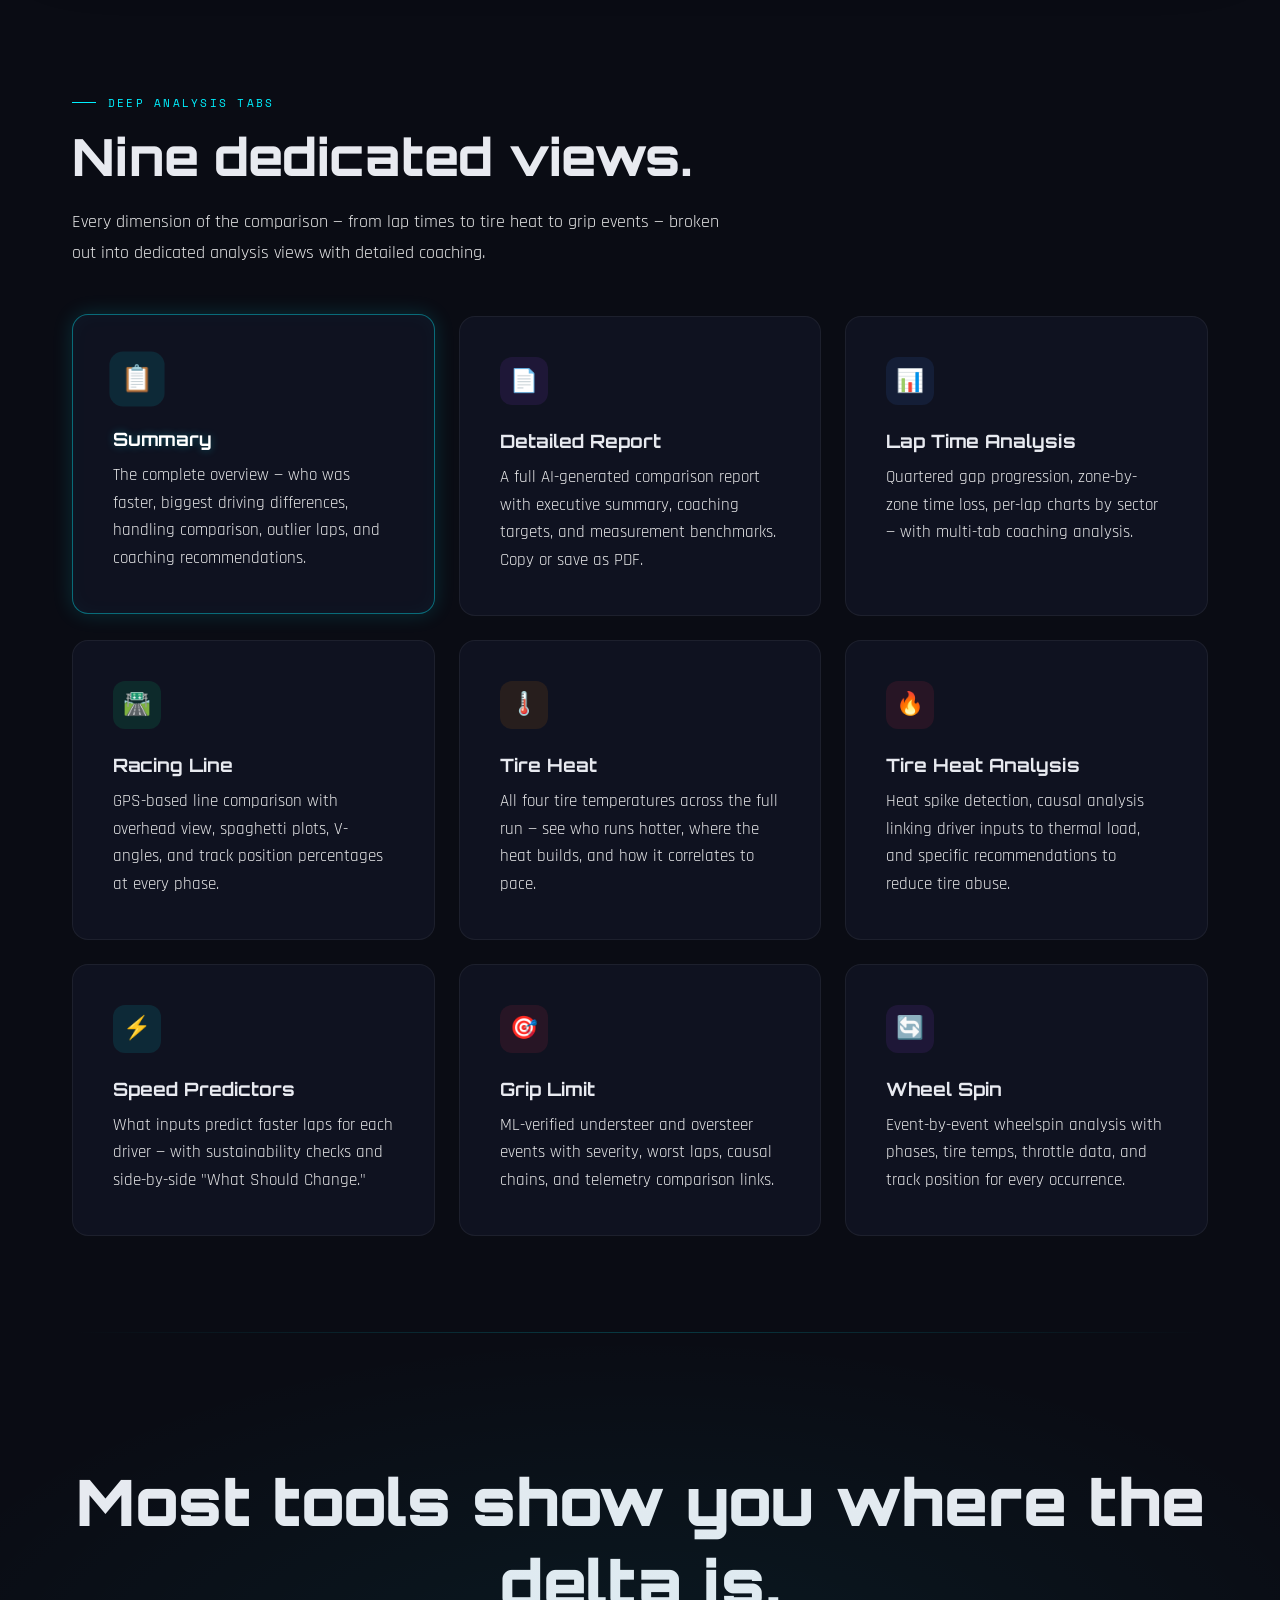
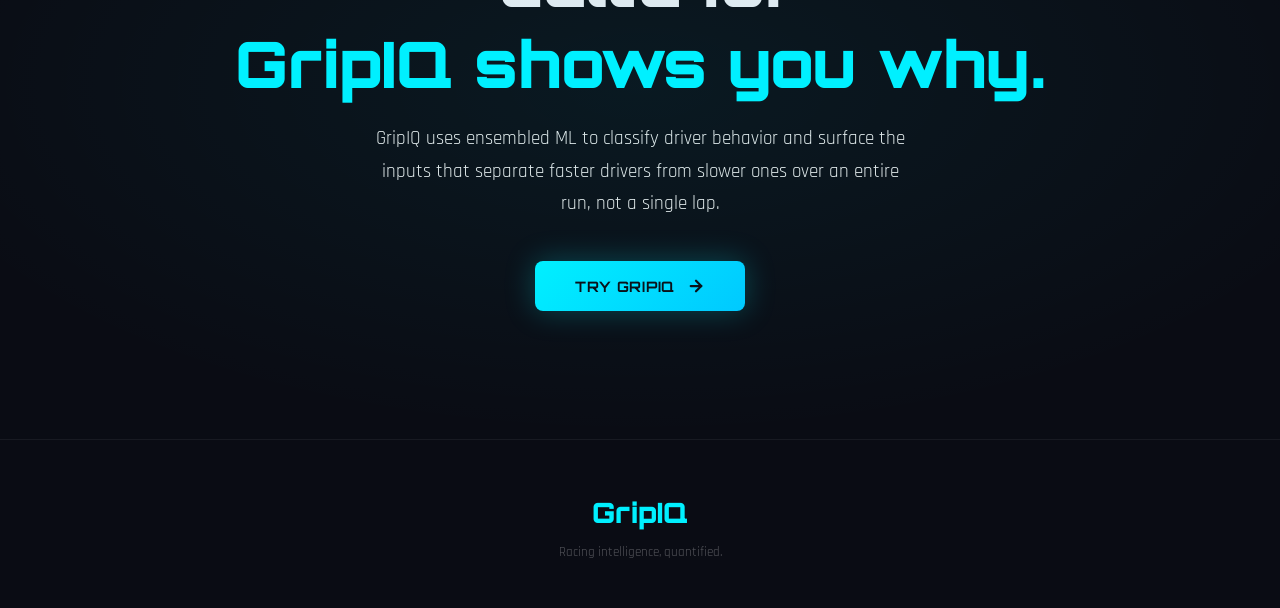
==== commit aac6acc5: "Driver comparison: restore Comparison Modes footer blurb, end with 'Only the opponent changes.'" ====
--- a/driver-comparison.html
+++ b/driver-comparison.html
@@ -1825,7 +1825,7 @@
   </div>
 
   <p style="text-align:center; max-width:760px; margin:2rem auto 0; font-size:0.95rem; color:var(--text-secondary); line-height:1.6;">
-    Only the opponent changes.
+    Same analysis engine across all three. Same coaching summary. Same <strong style="color:var(--cyan);">Click-through Telemetry Access™</strong>. Only the opponent changes.
   </p>
 </section>
 
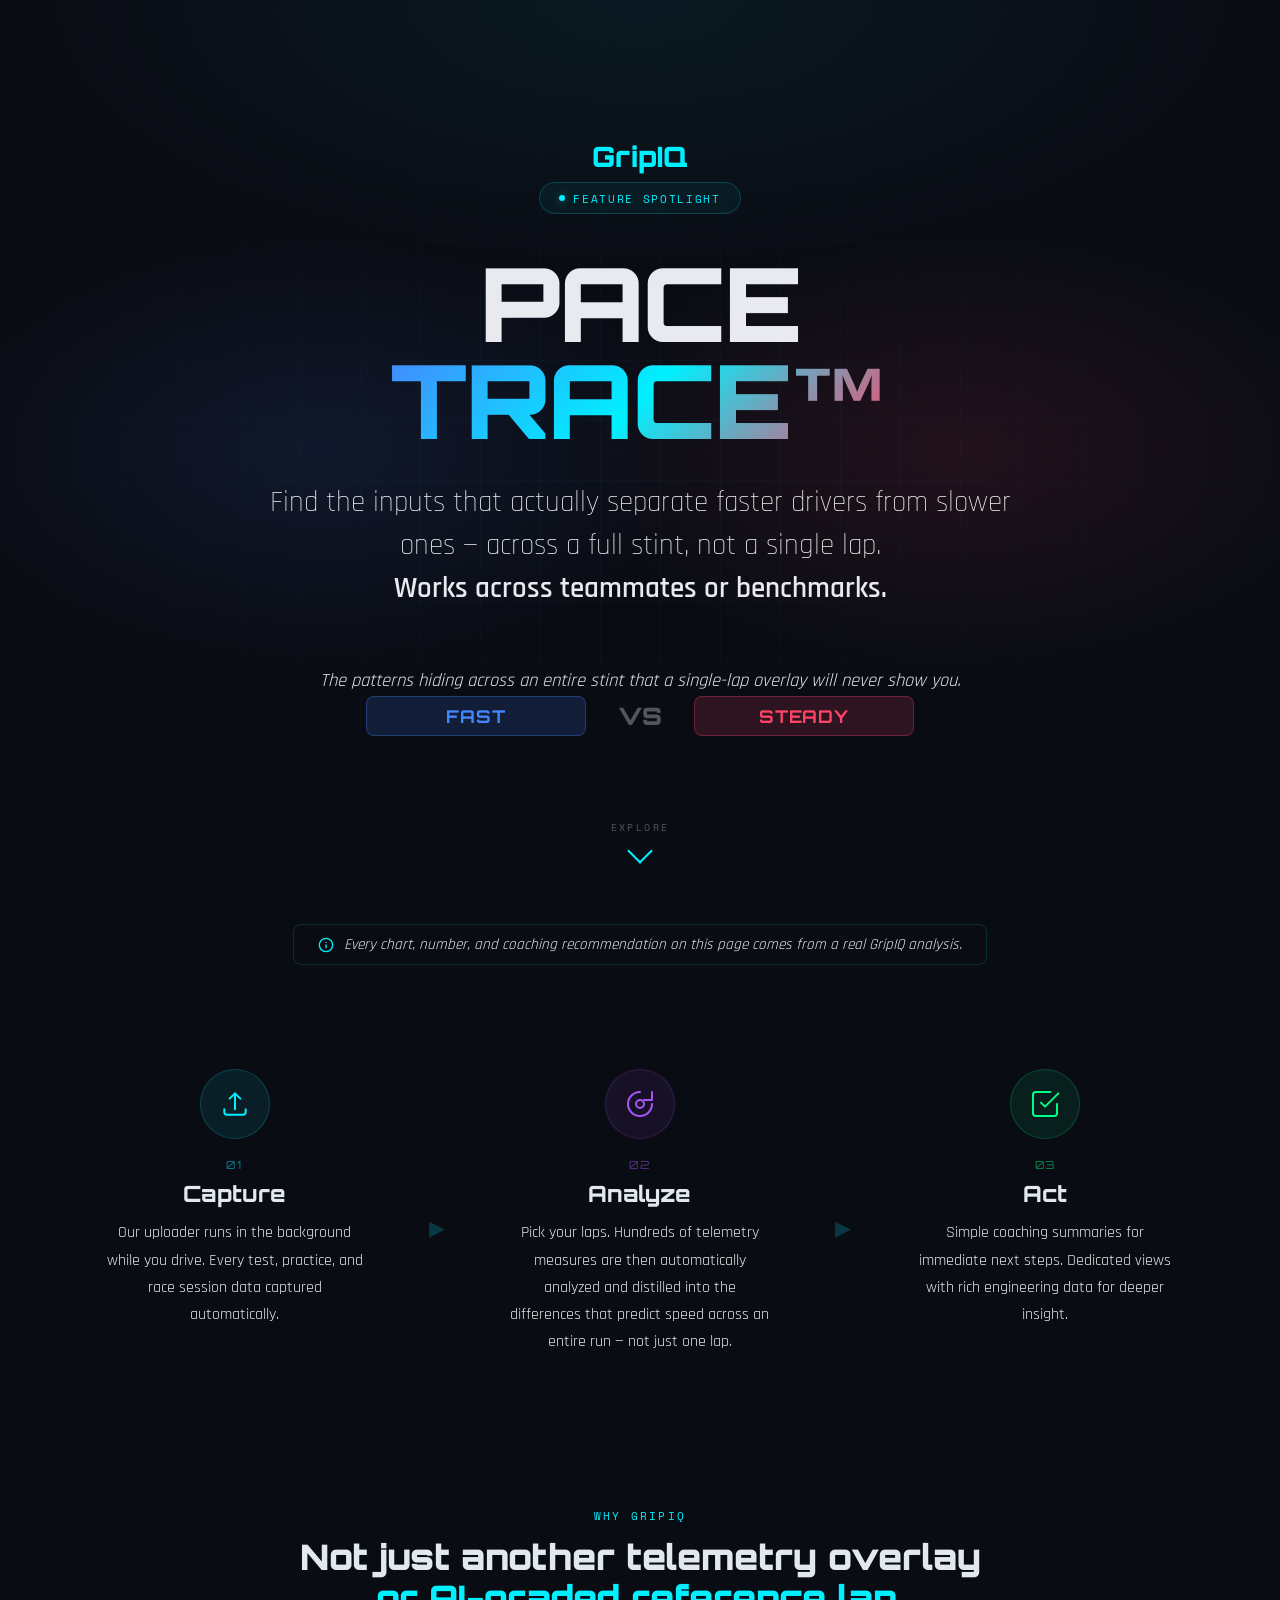
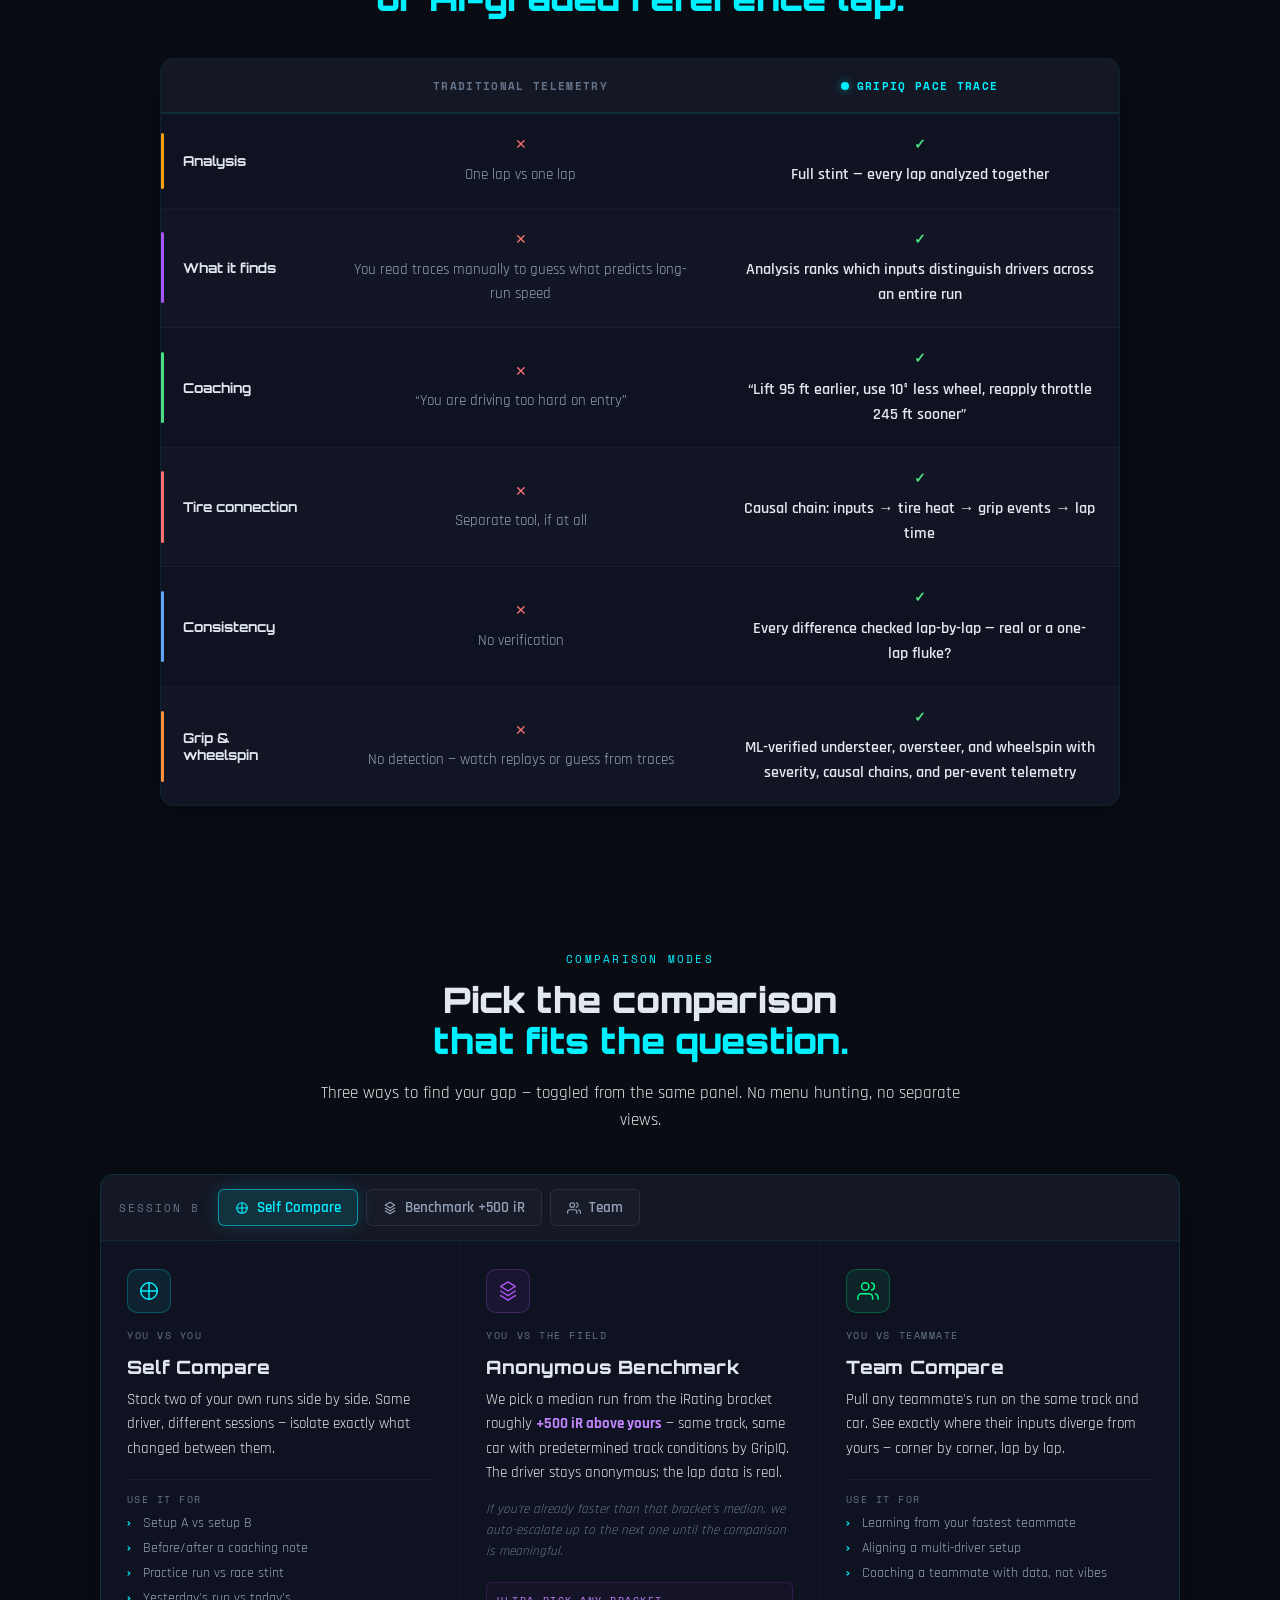
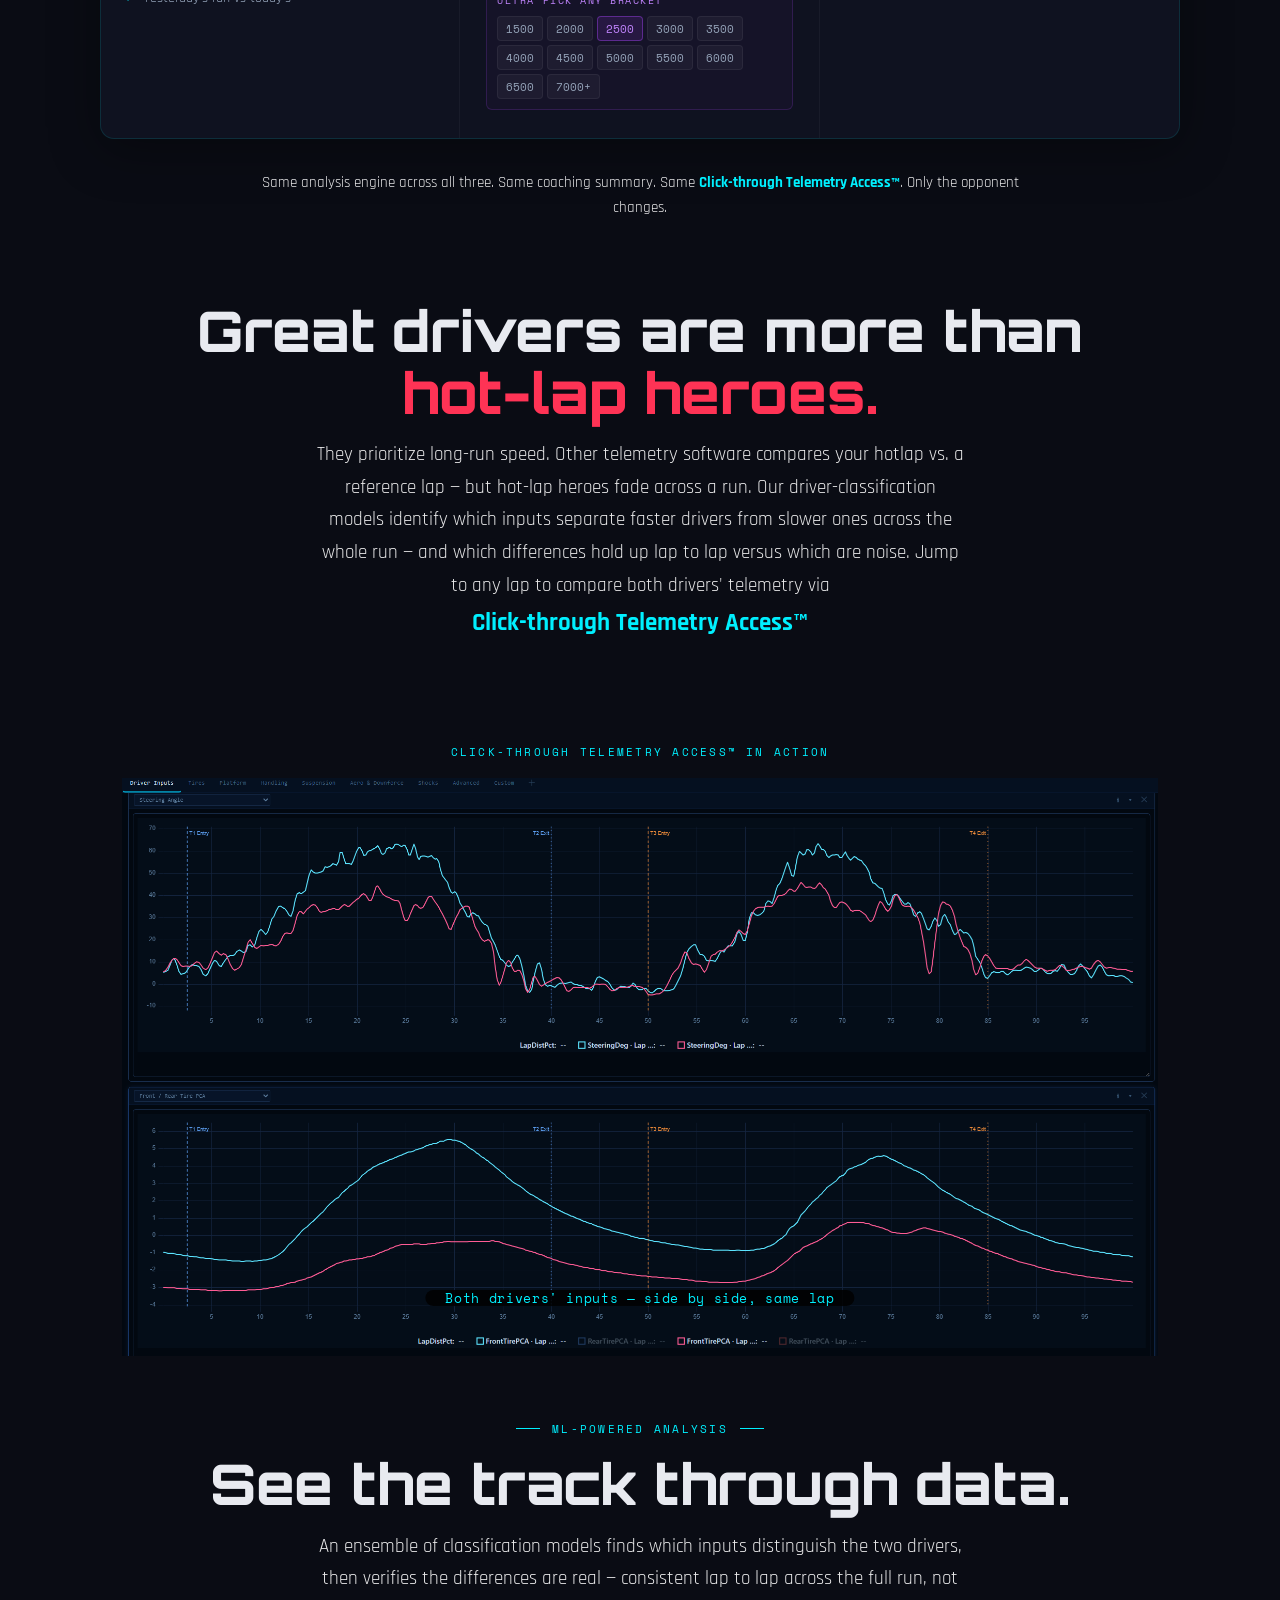
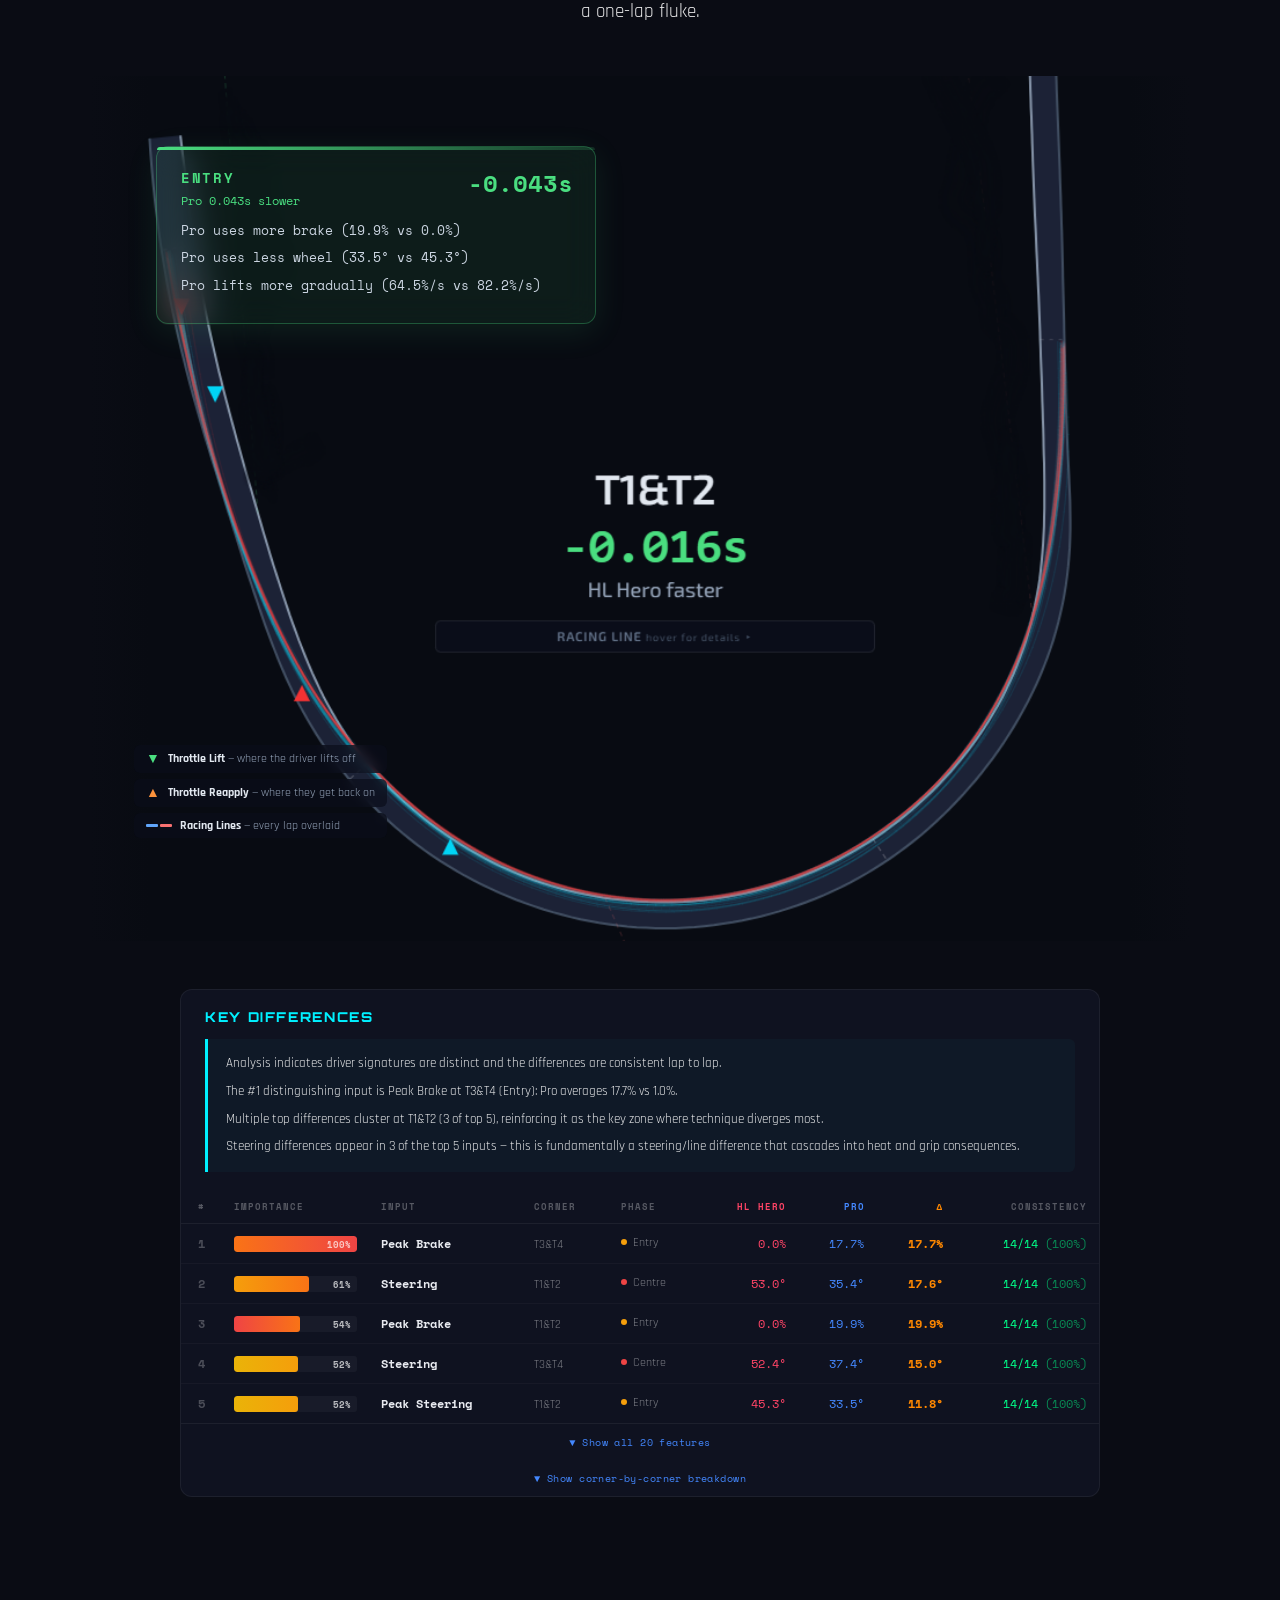
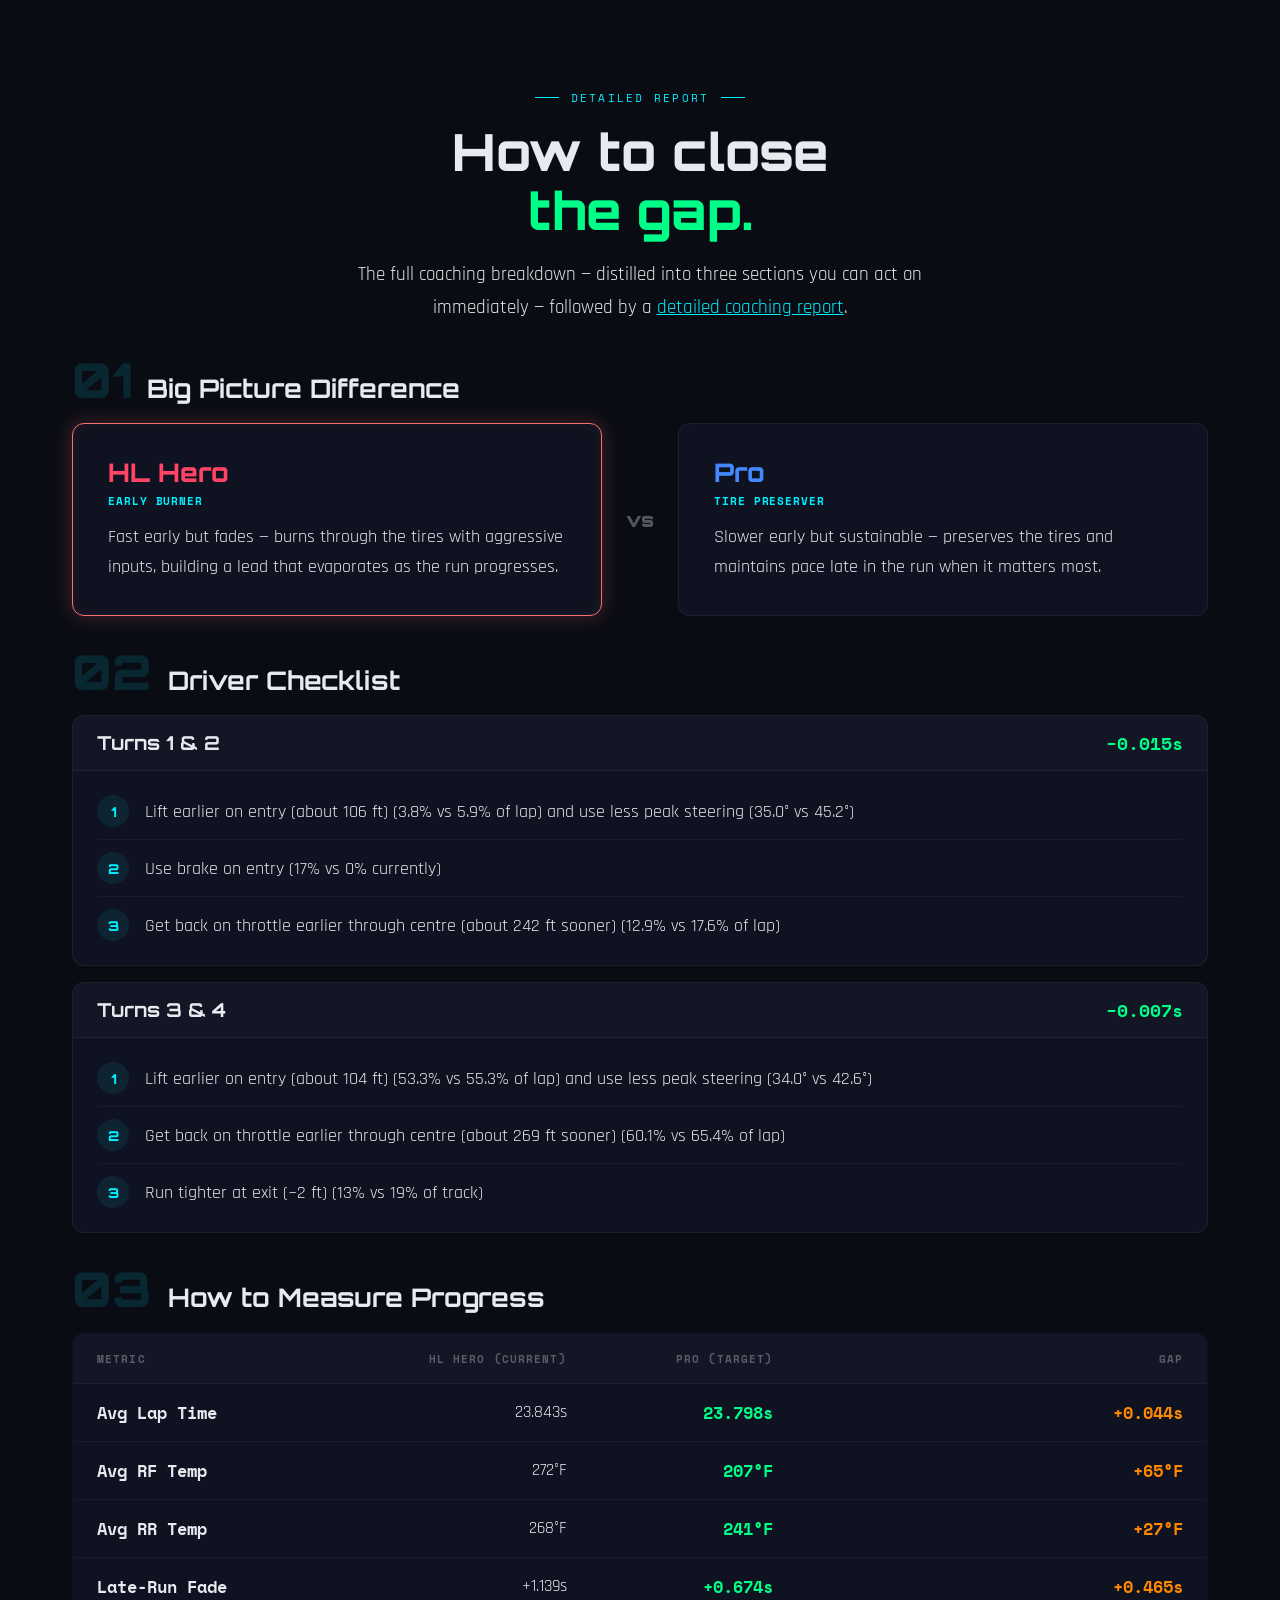
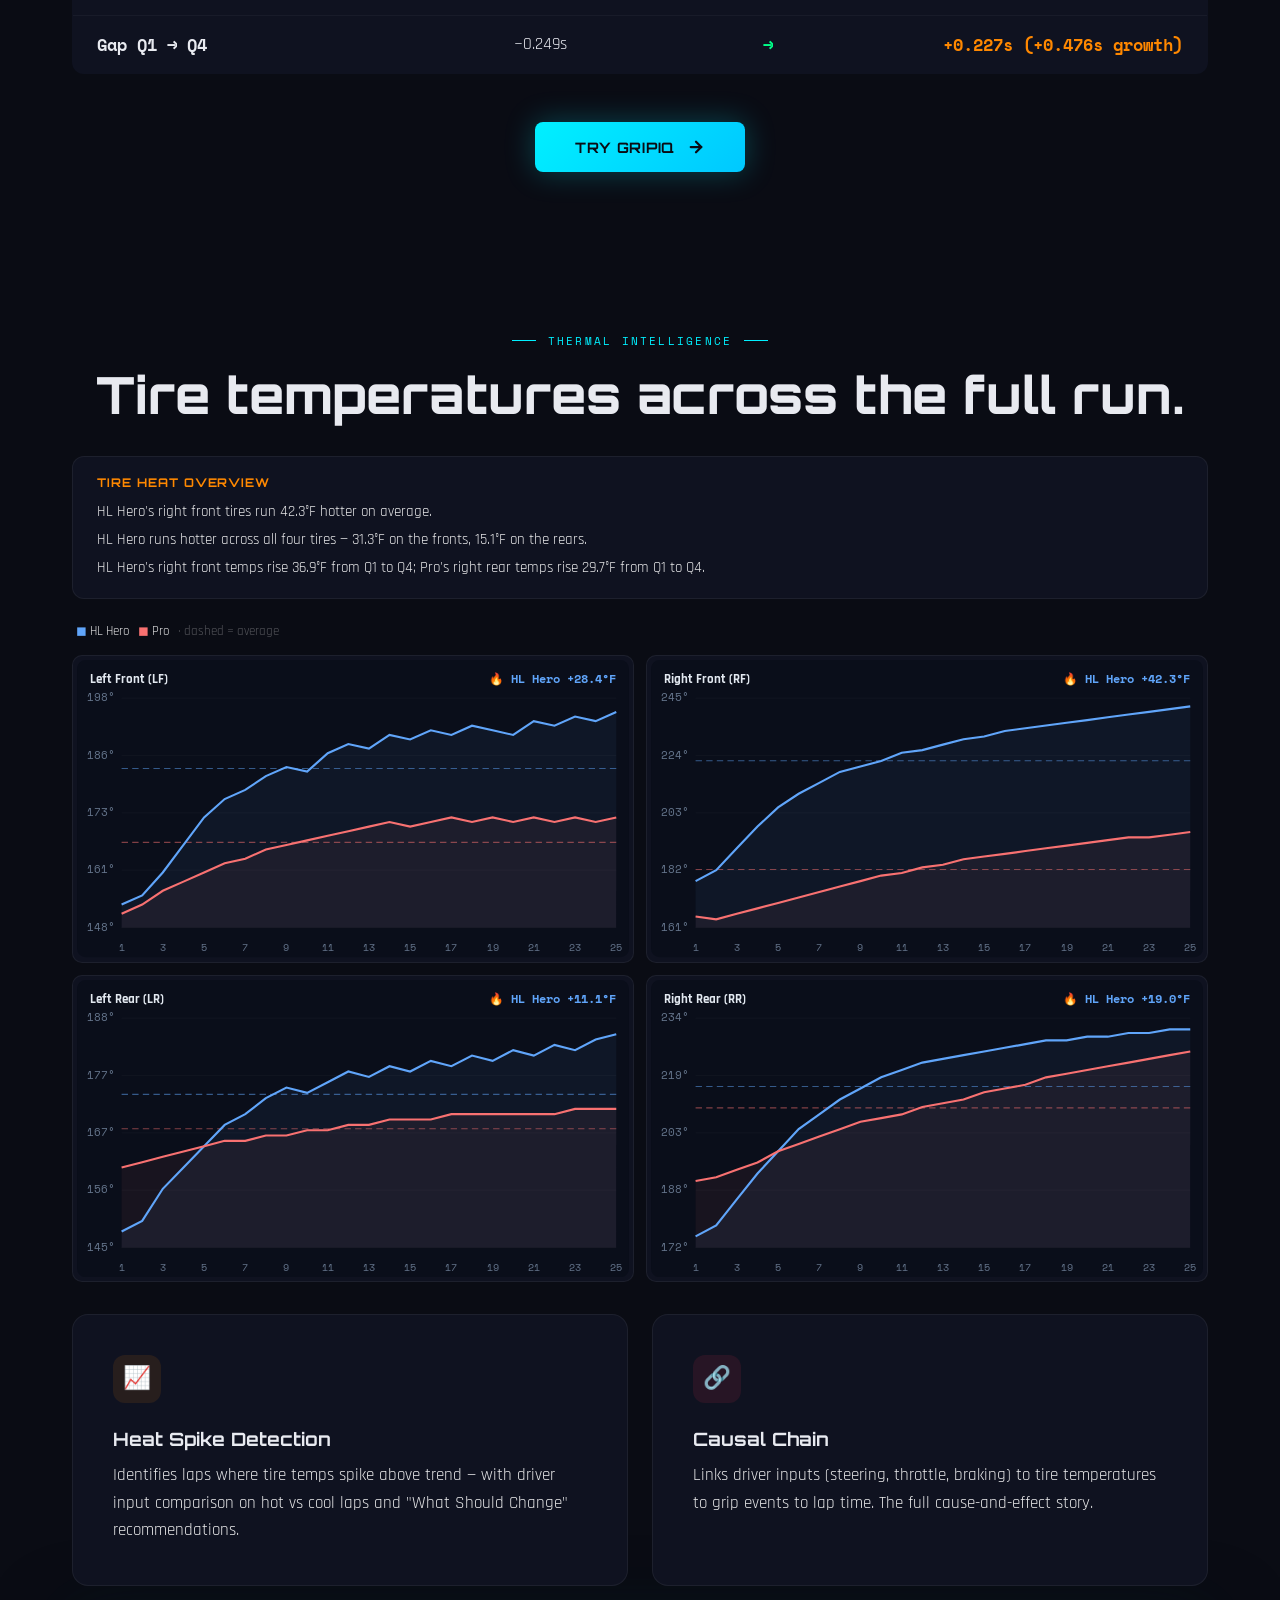
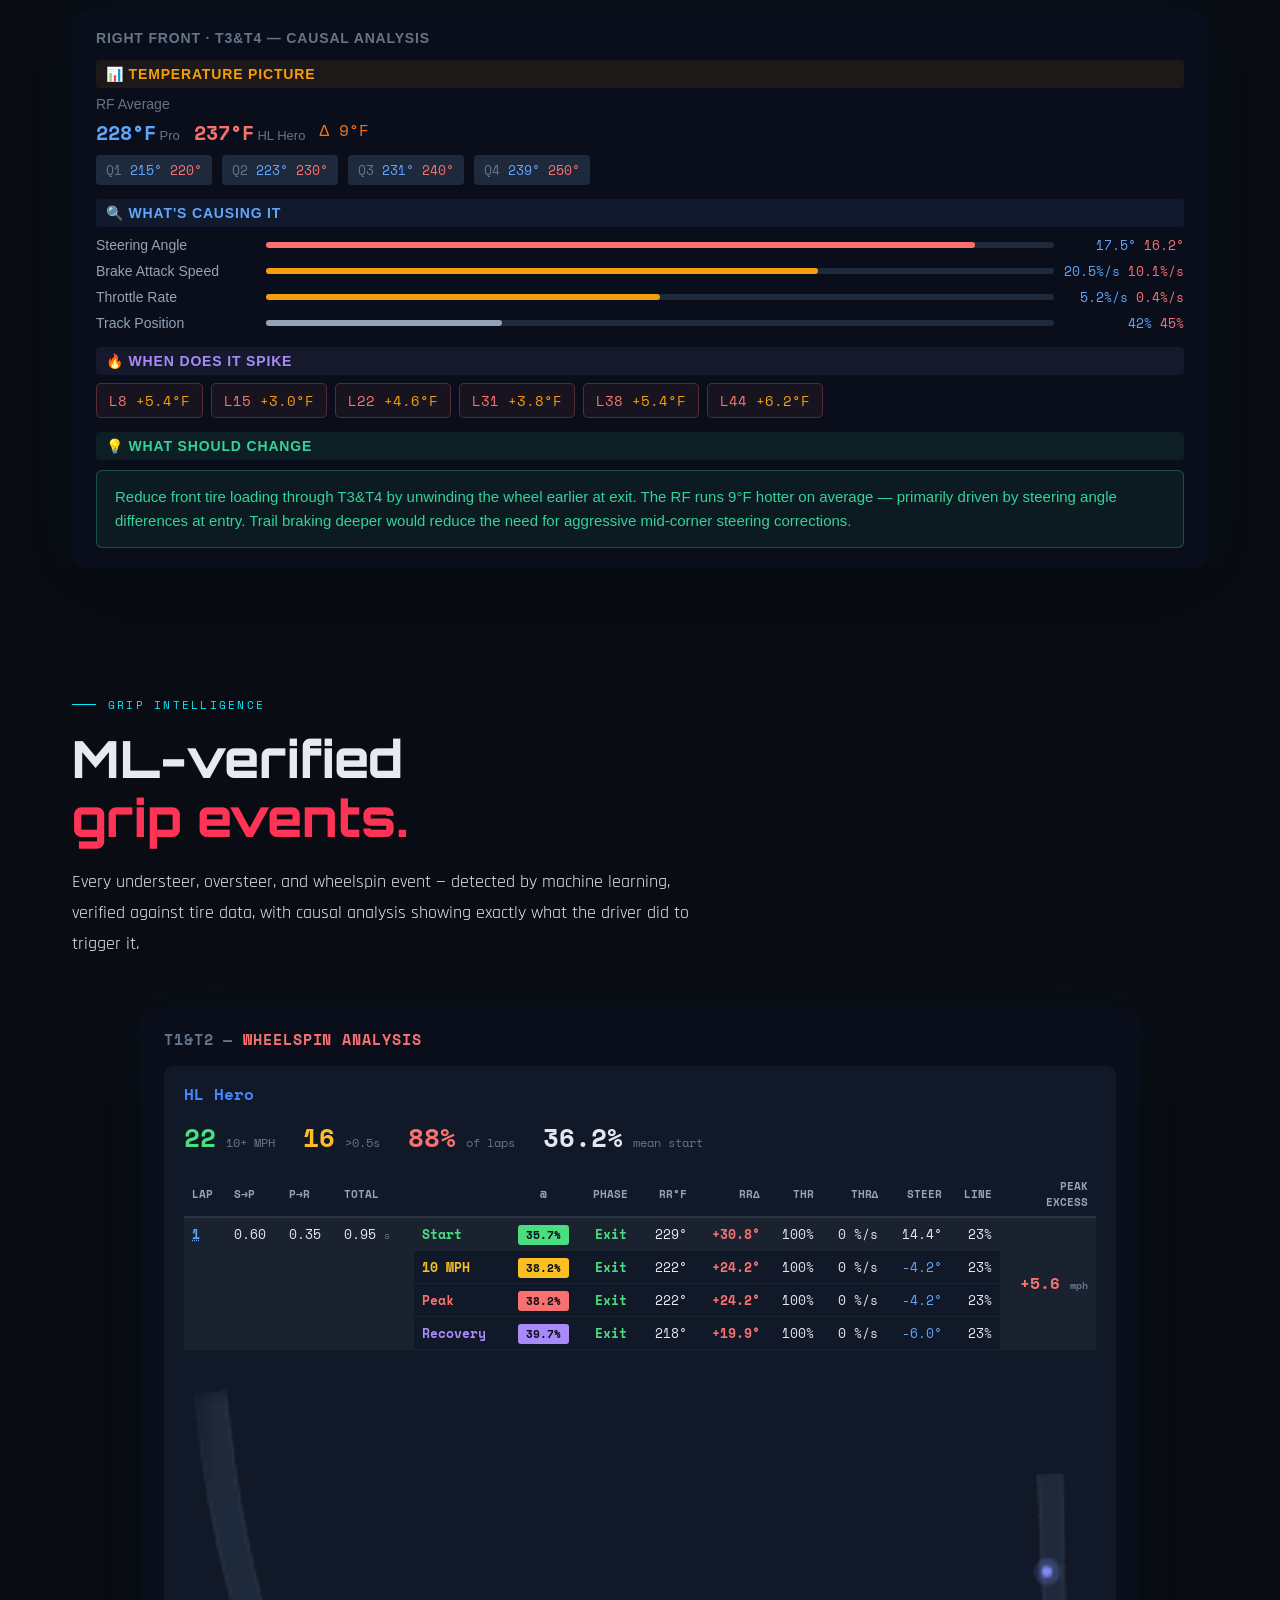
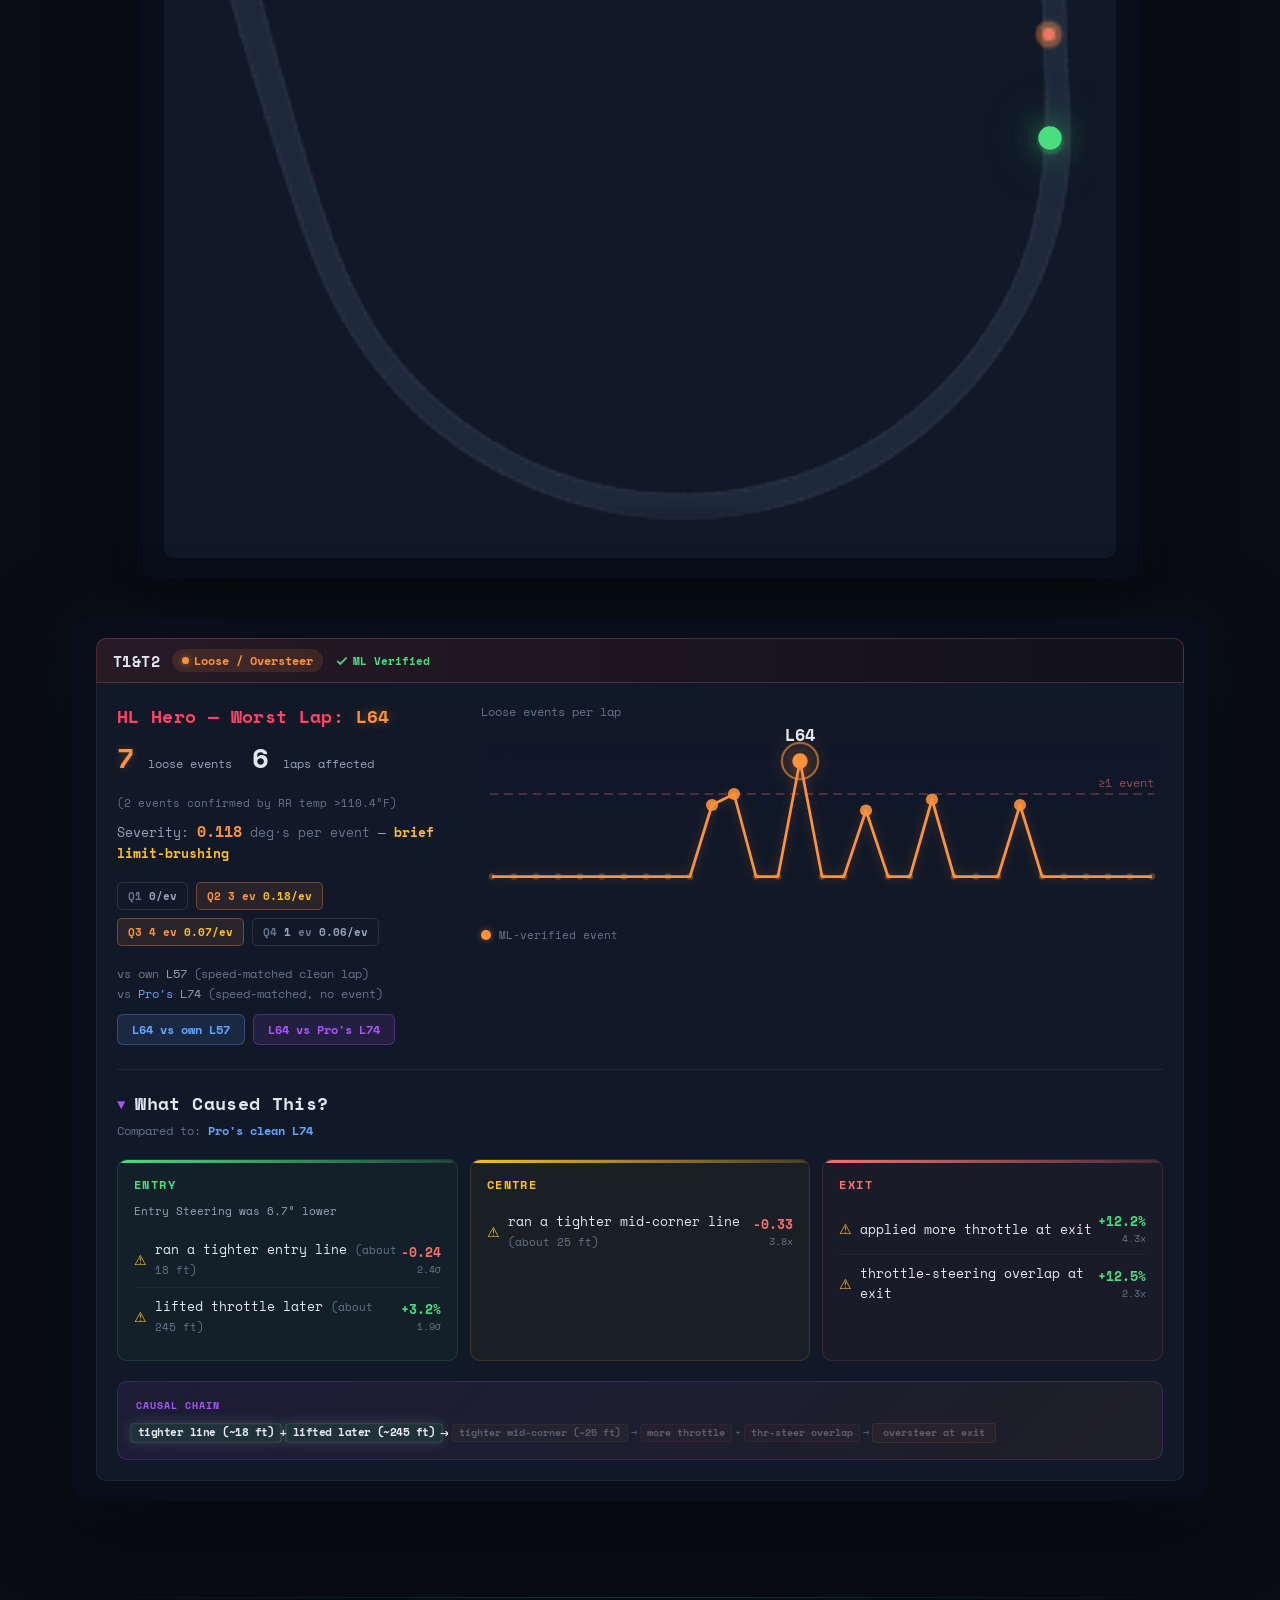
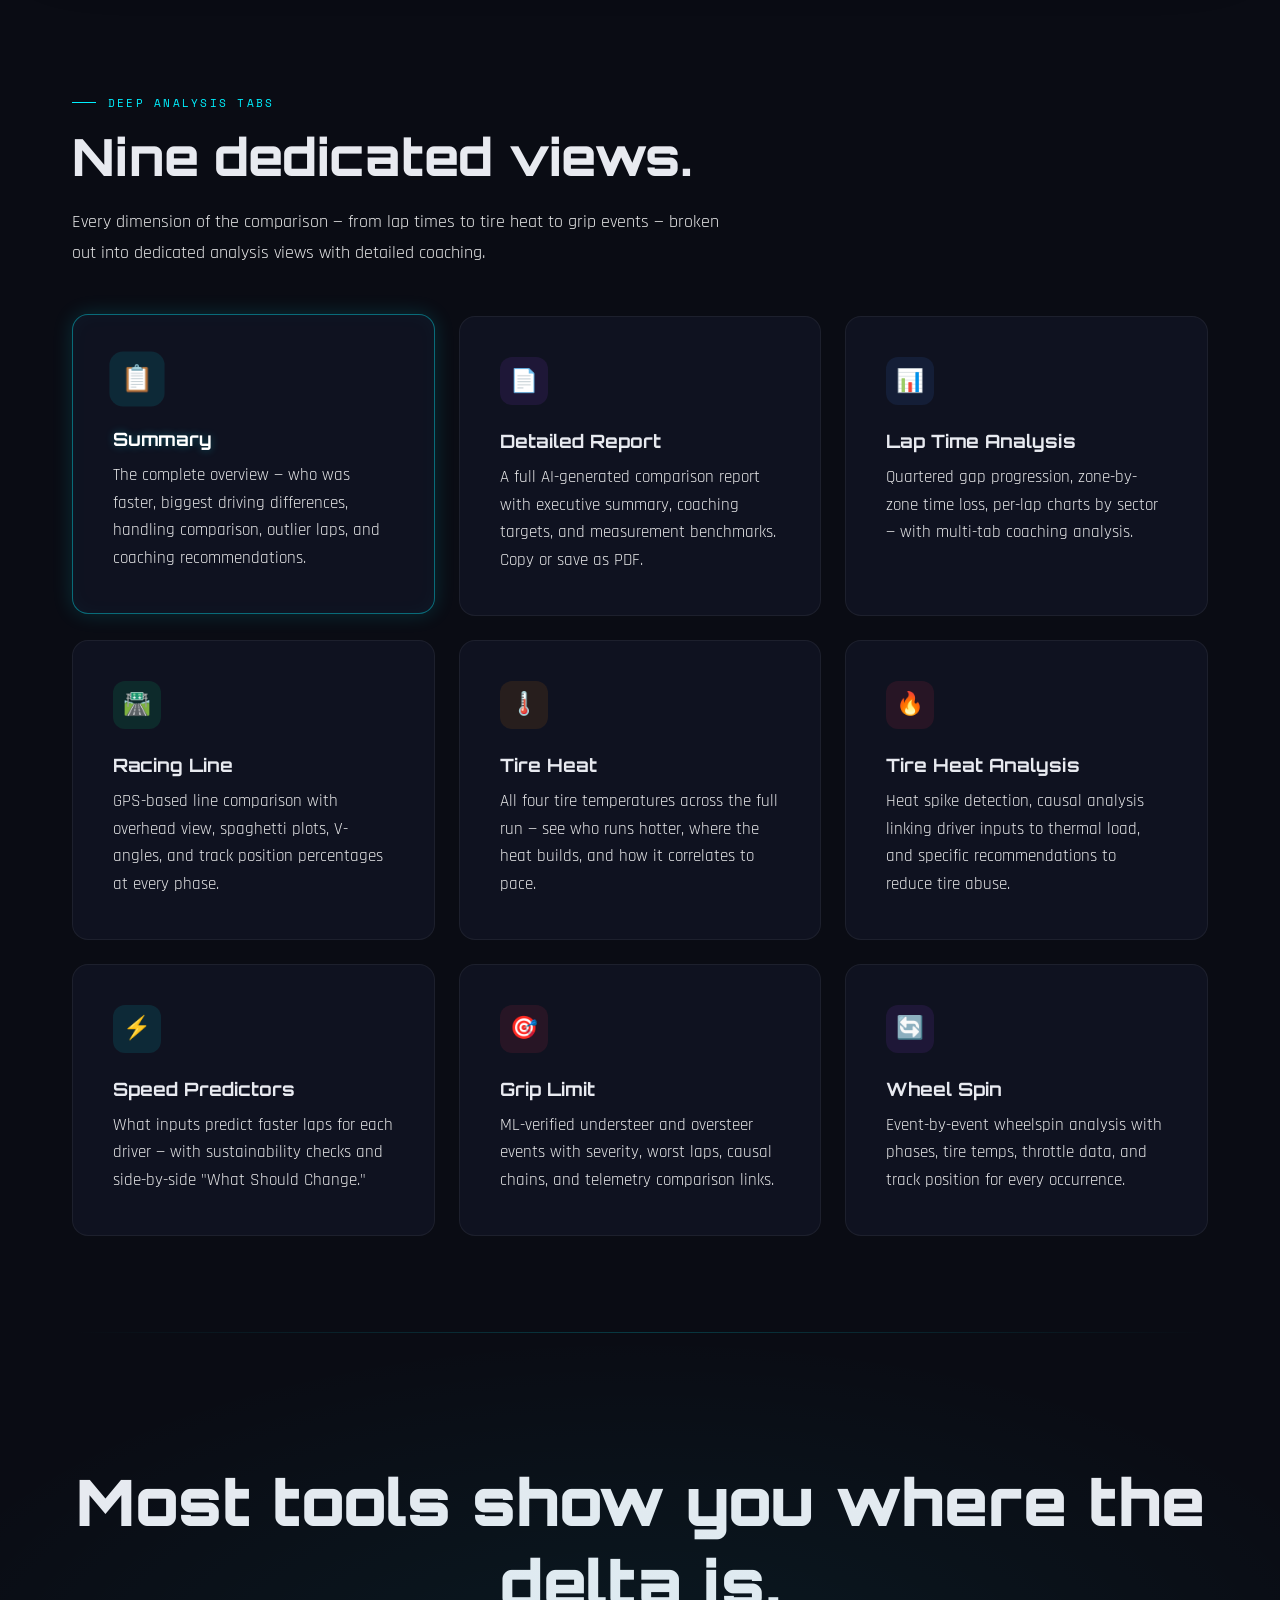
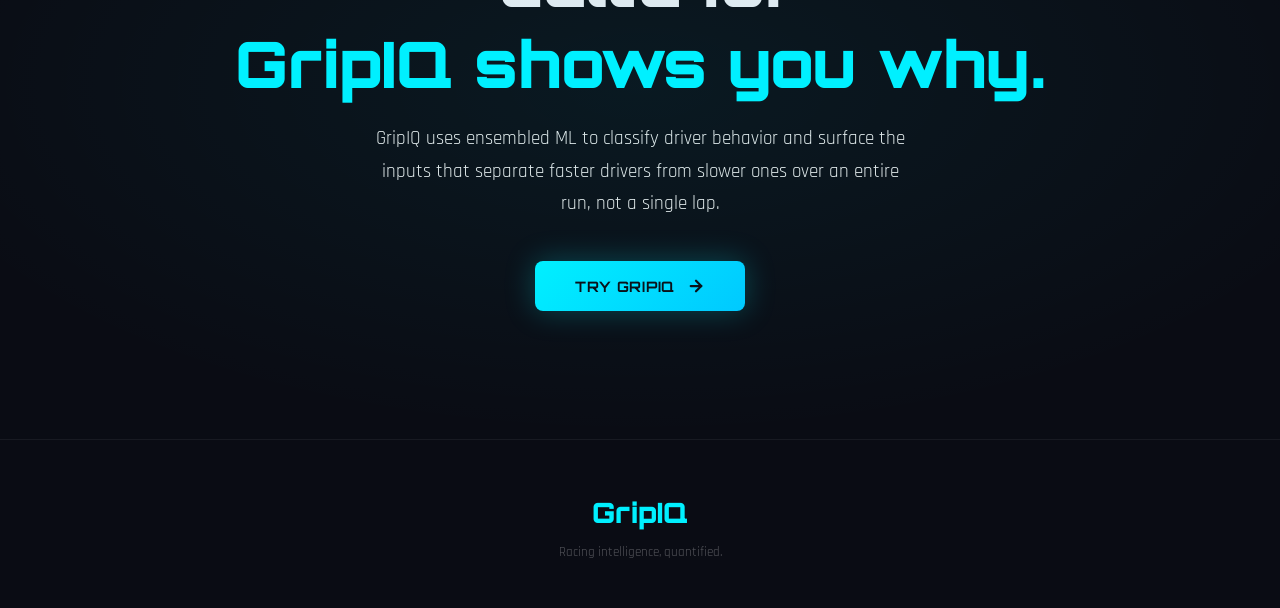
==== commit b215fc23: "Driver comparison: Benchmark blurb mentions GripIQ-predetermined track conditions" ====
--- a/driver-comparison.html
+++ b/driver-comparison.html
@@ -1780,7 +1780,7 @@
         </div>
         <div class="cm-sub">You vs The Field</div>
         <h3>Anonymous Benchmark</h3>
-        <p>We pick a median run from the iRating bracket roughly <strong style="color:#c084fc;">+500 iR above yours</strong> &mdash; same track, same car, similar conditions. The driver stays anonymous; the lap data is real.</p>
+        <p>We pick a median run from the iRating bracket roughly <strong style="color:#c084fc;">+500 iR above yours</strong> &mdash; same track, same car with predetermined track conditions by GripIQ. The driver stays anonymous; the lap data is real.</p>
         <p style="font-size:0.82rem; color:#64748b; font-style:italic; margin-top:4px;">If you're already faster than that bracket's median, we auto-escalate up to the next one until the comparison is meaningful.</p>
 
         <!-- Ultra bracket picker hint -->
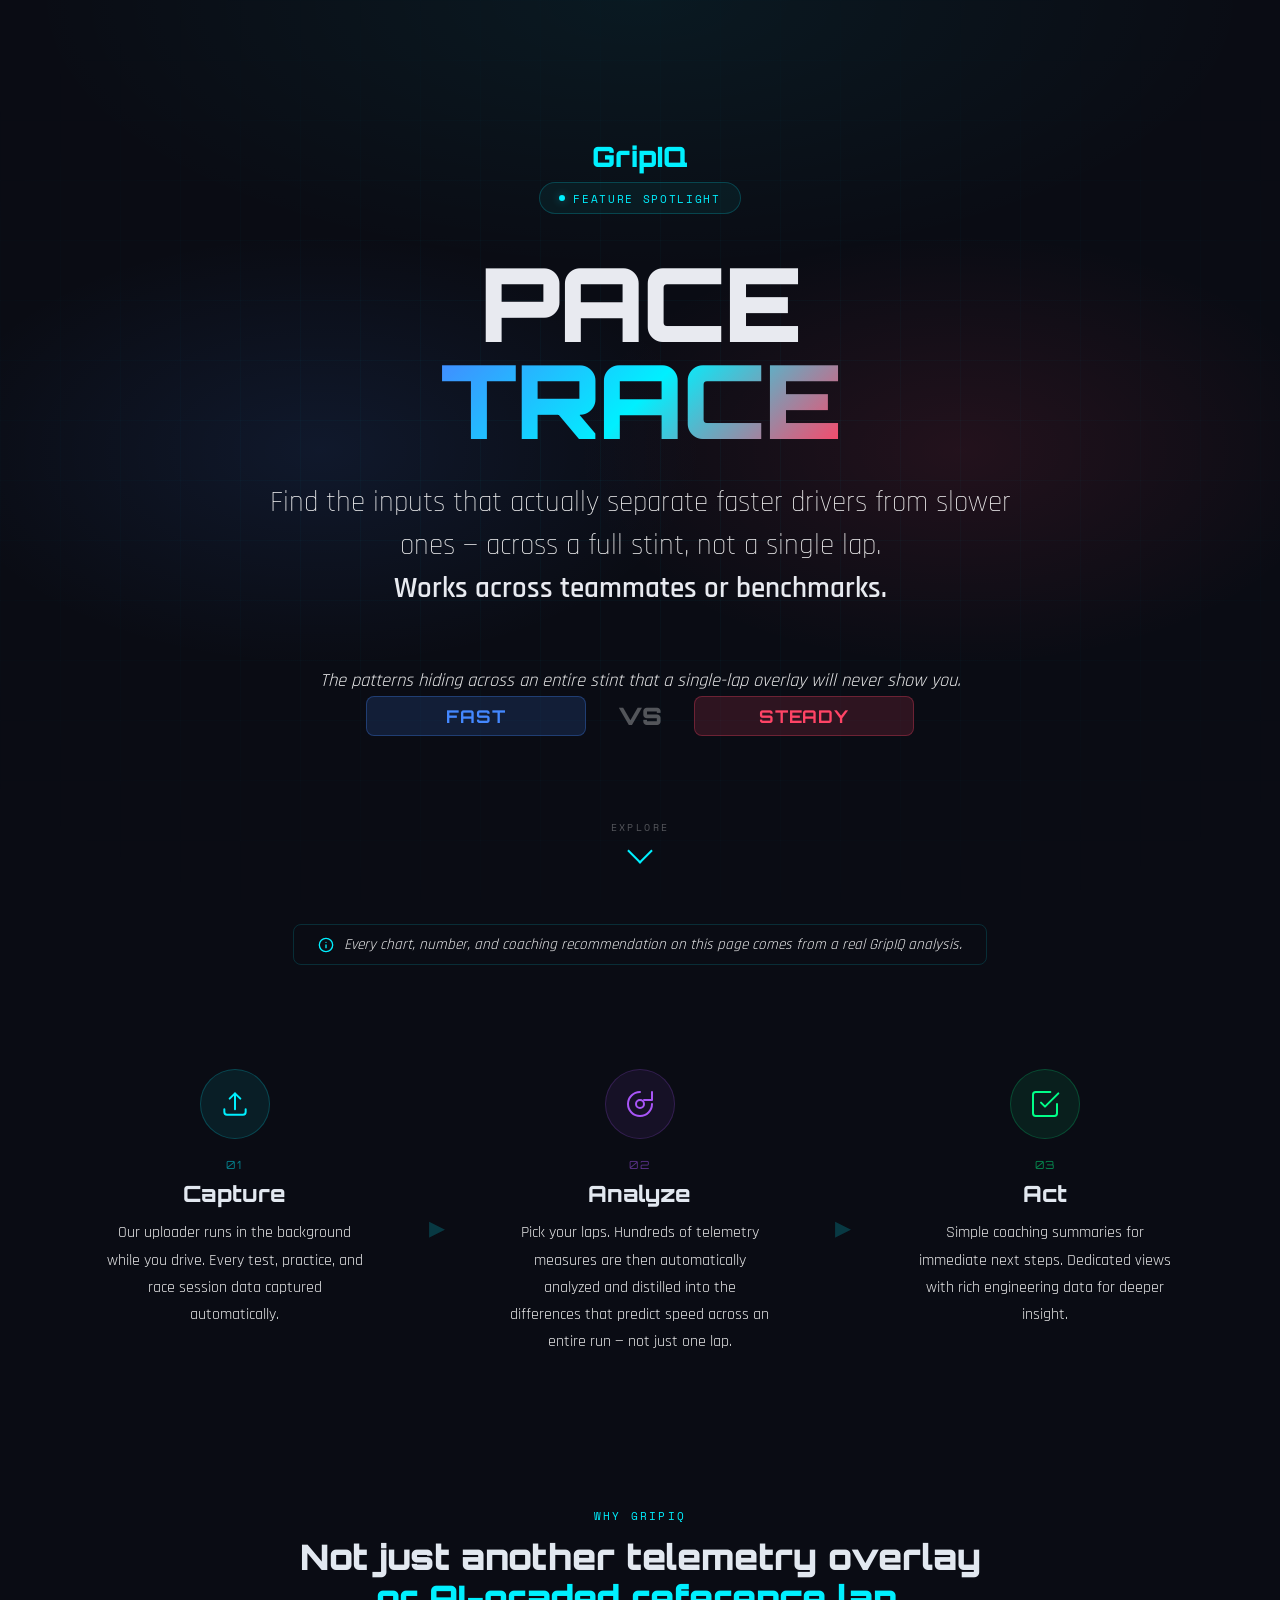
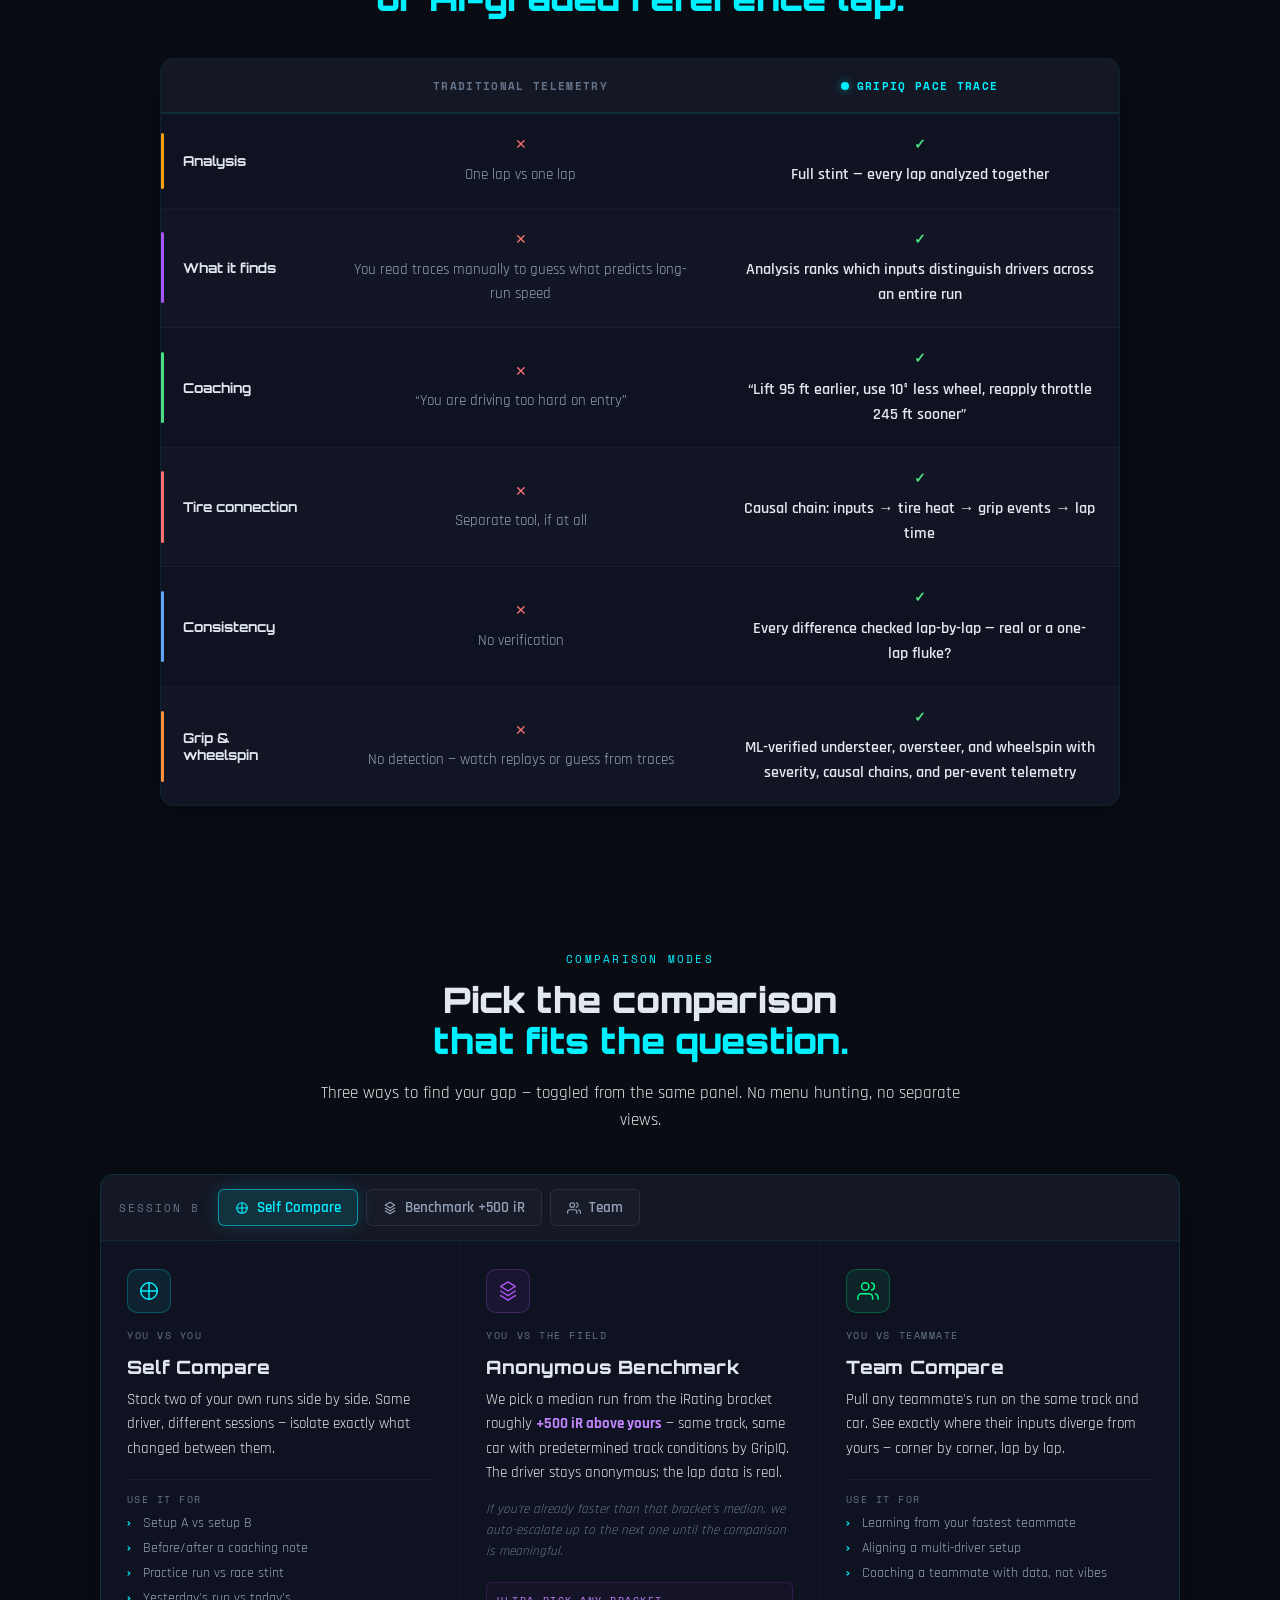
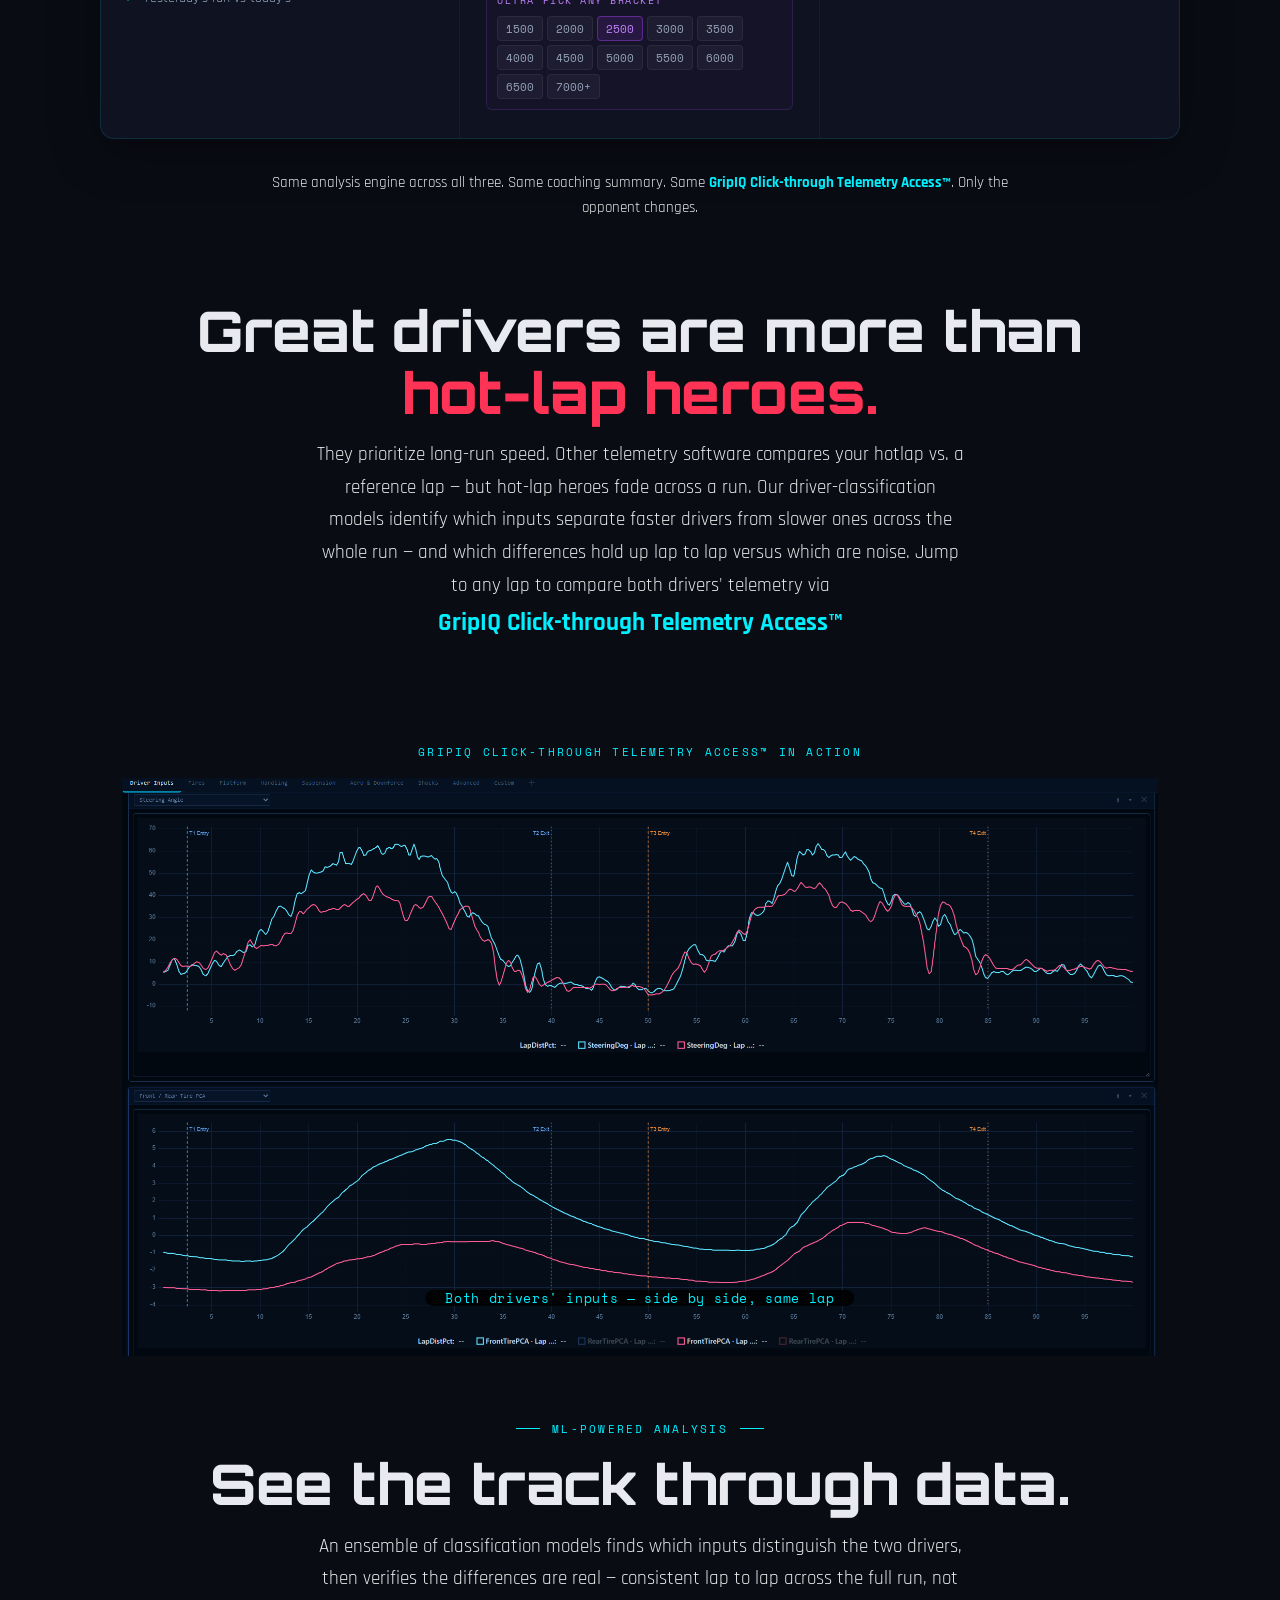
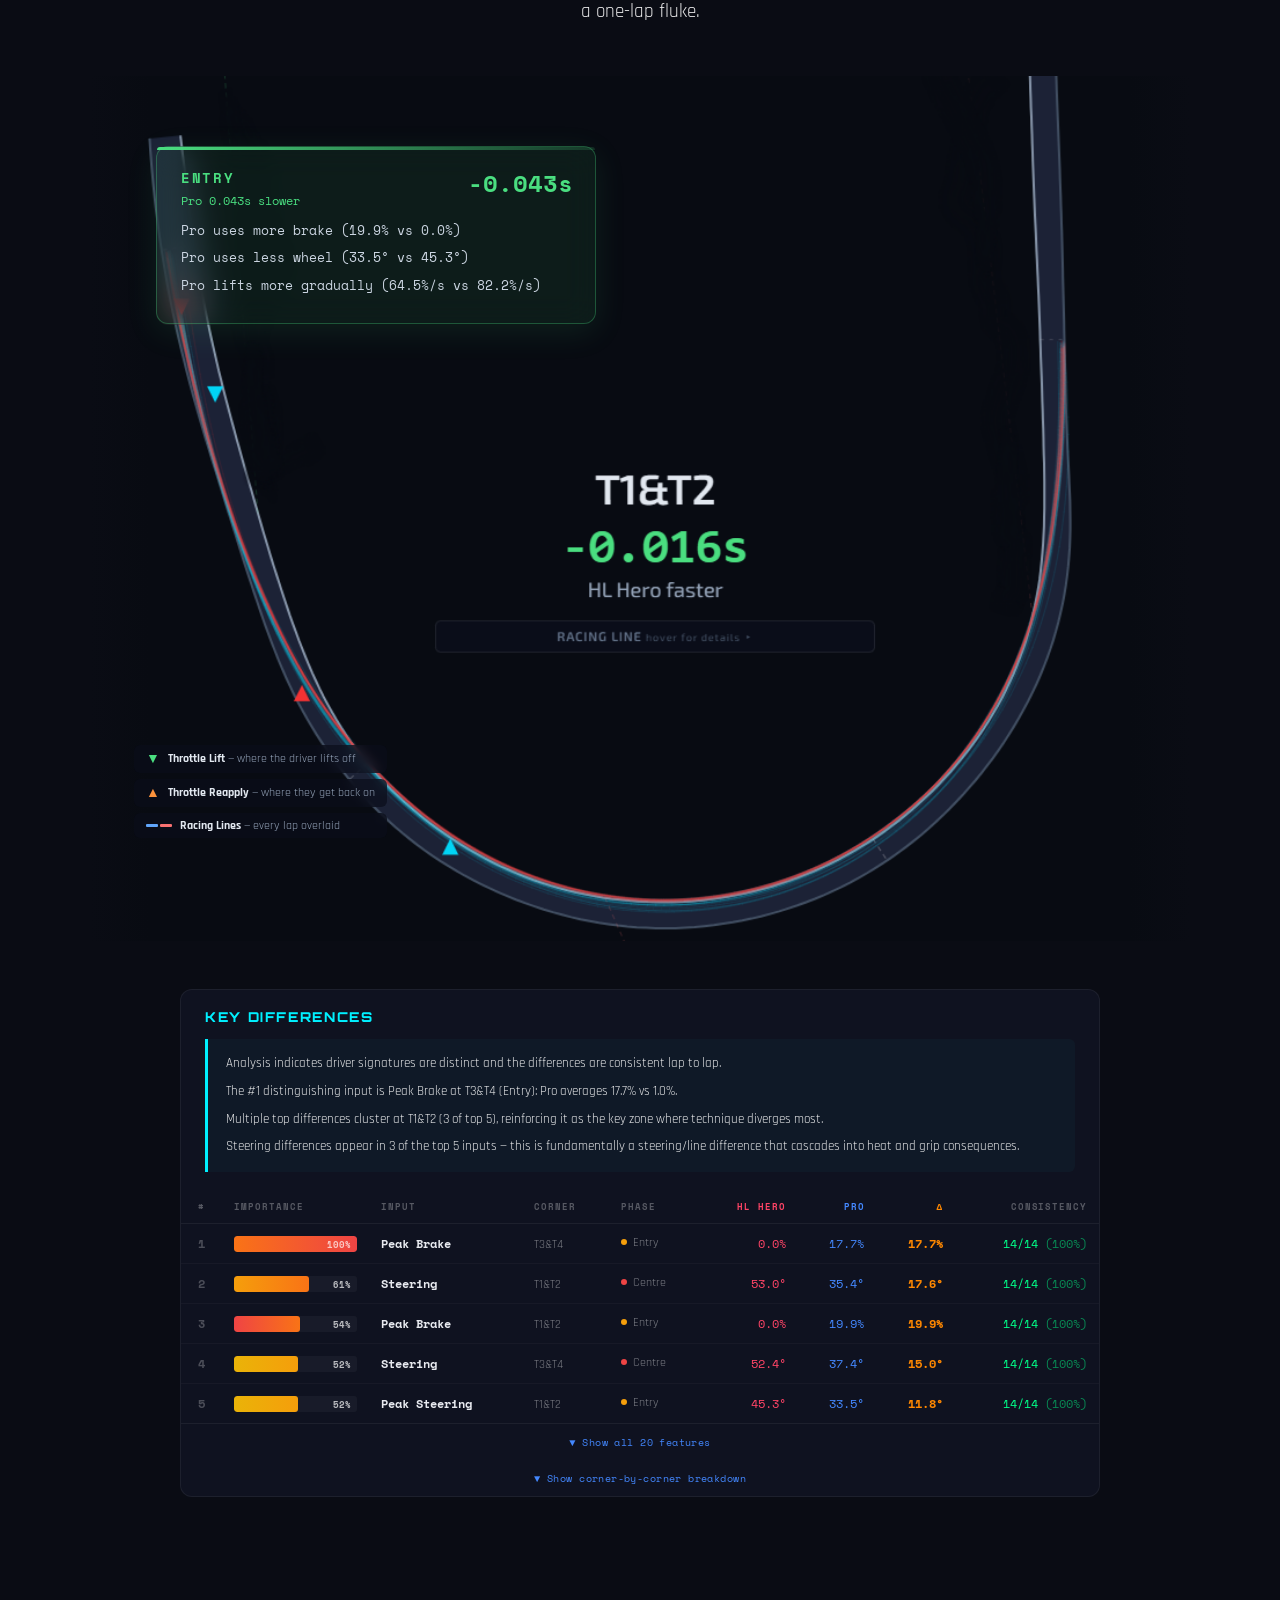
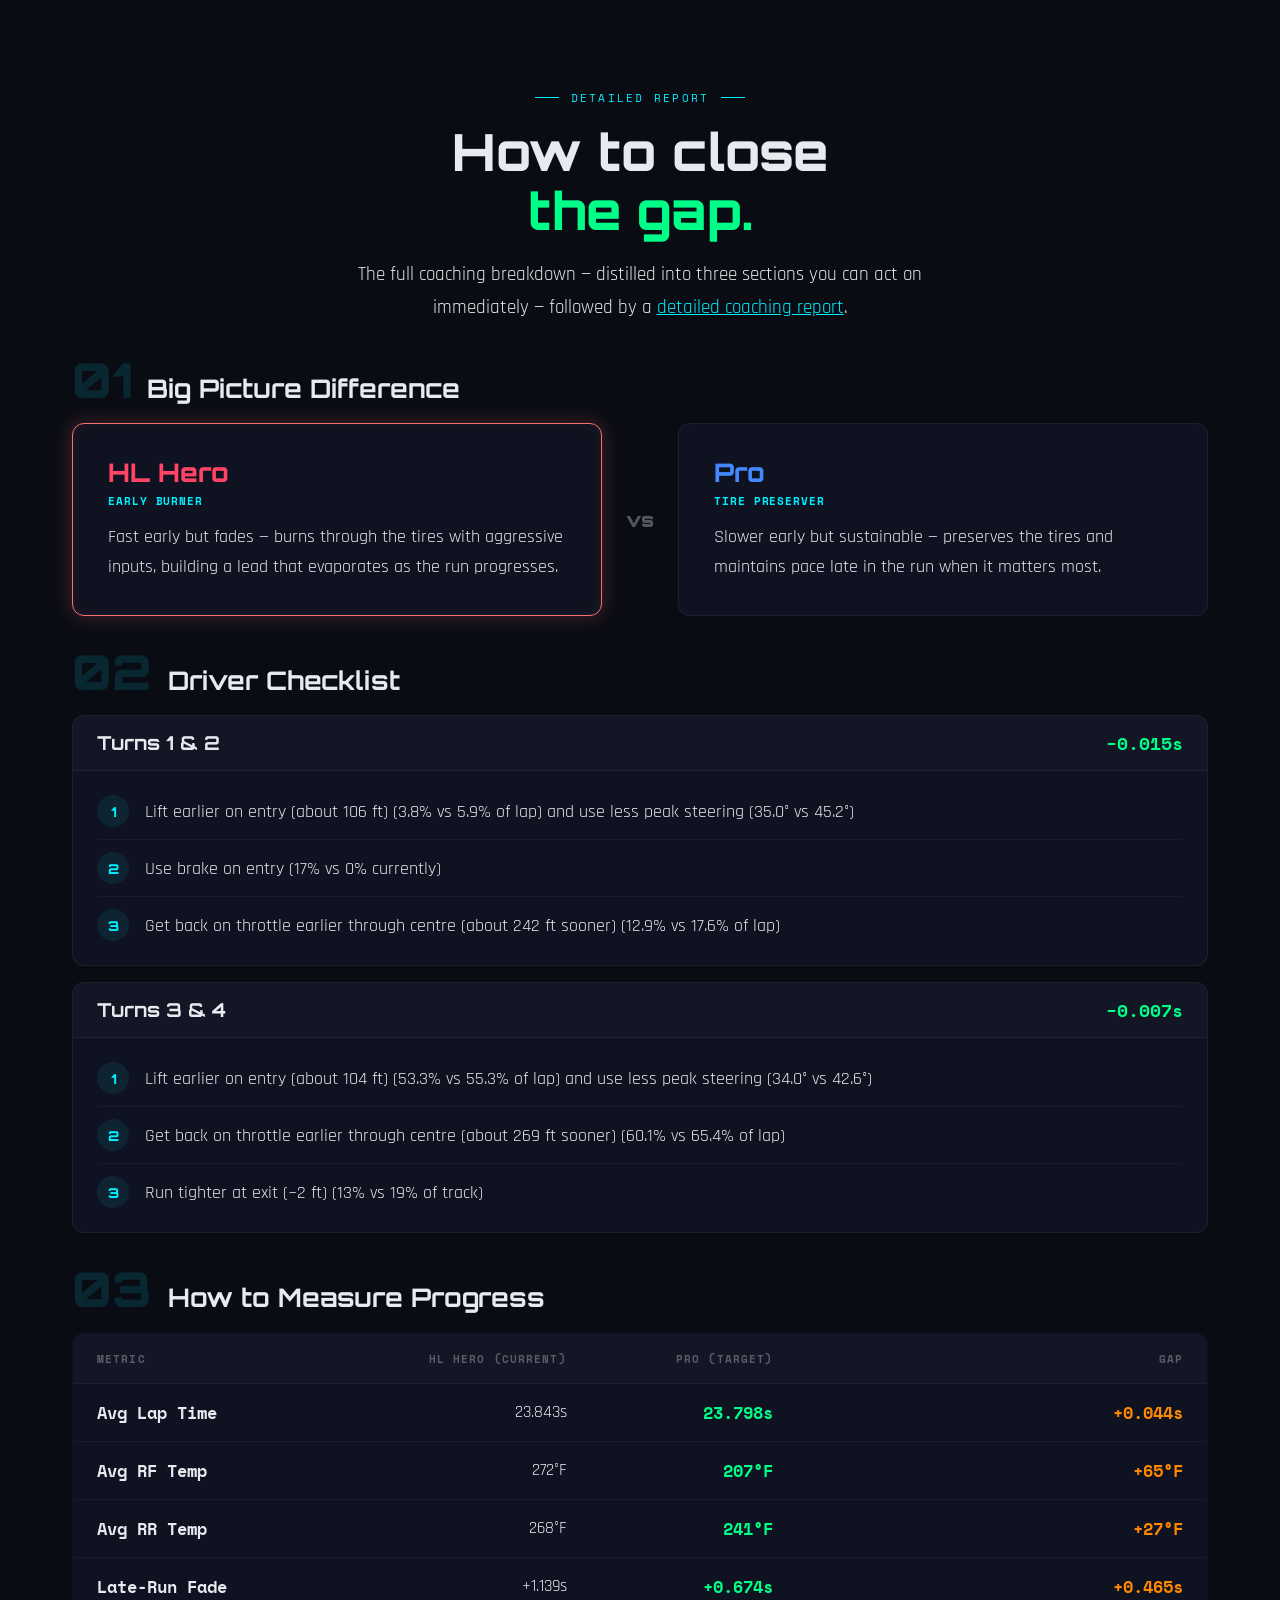
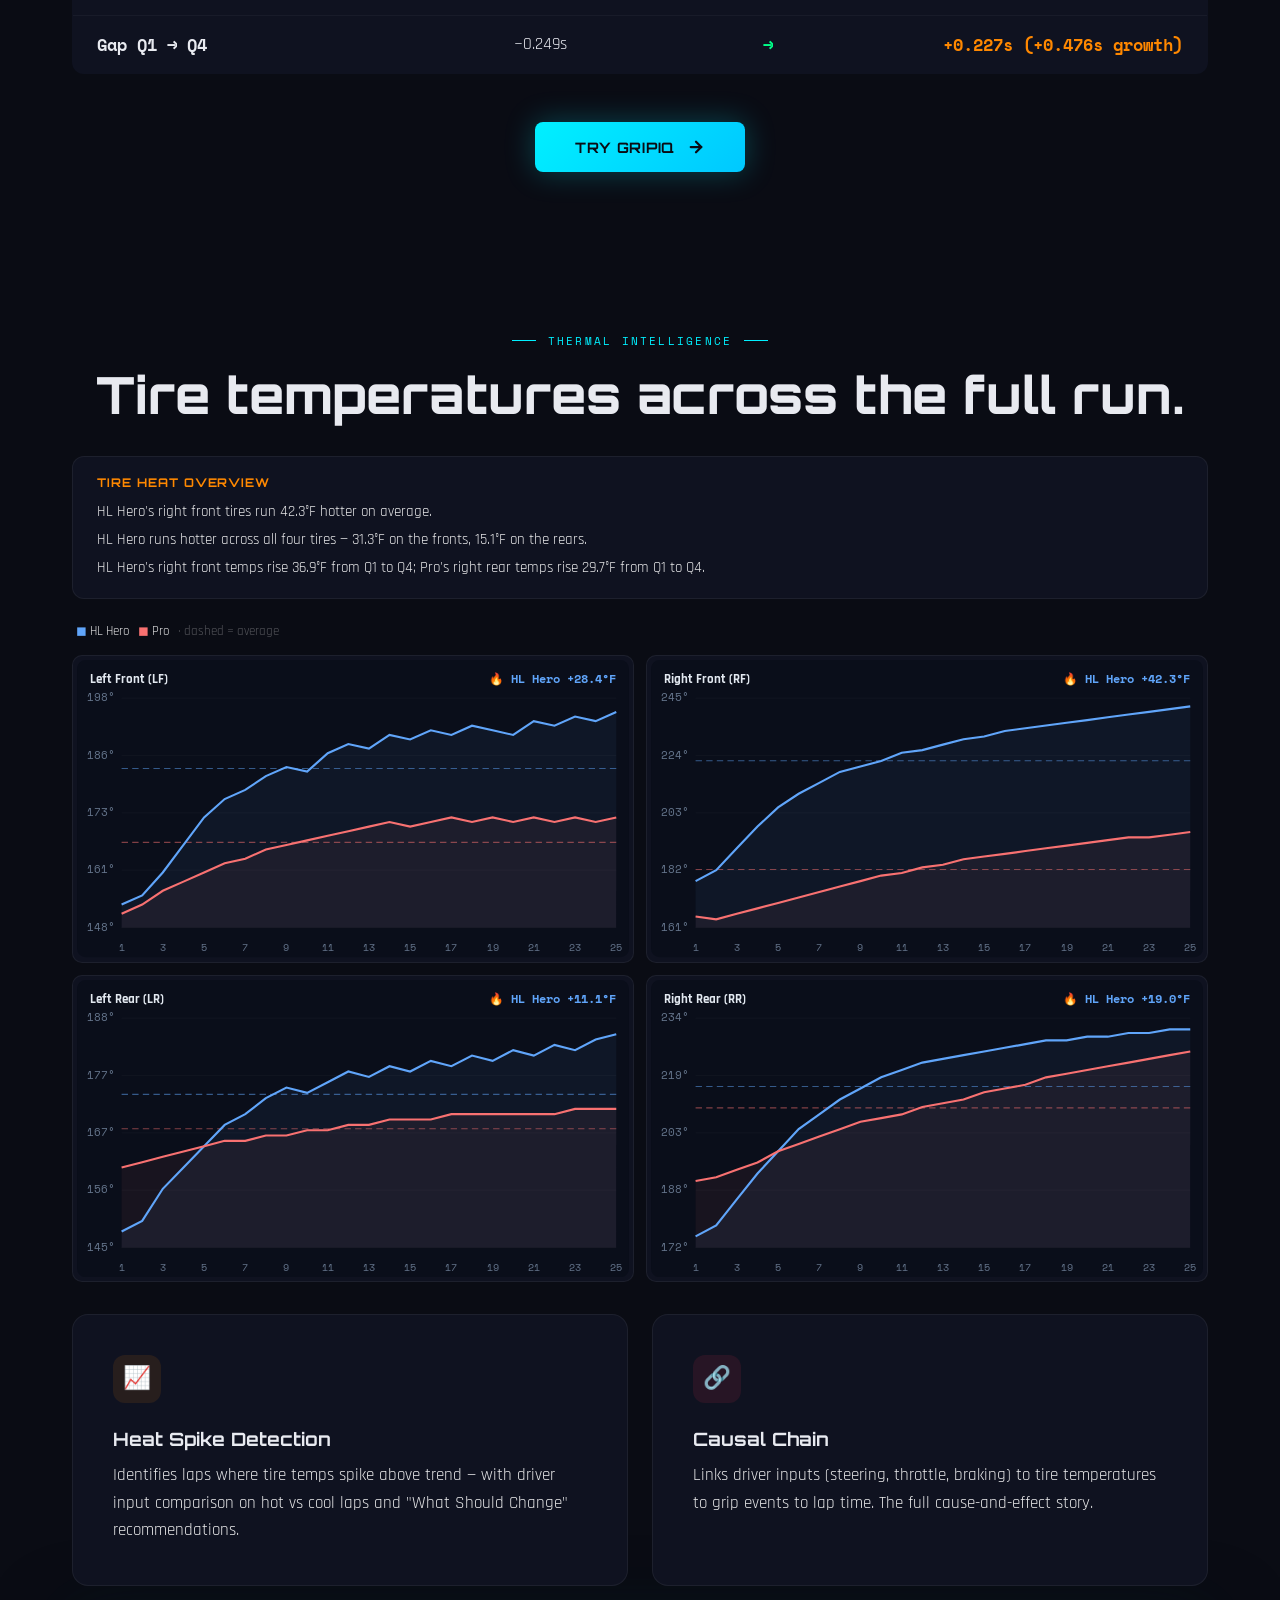
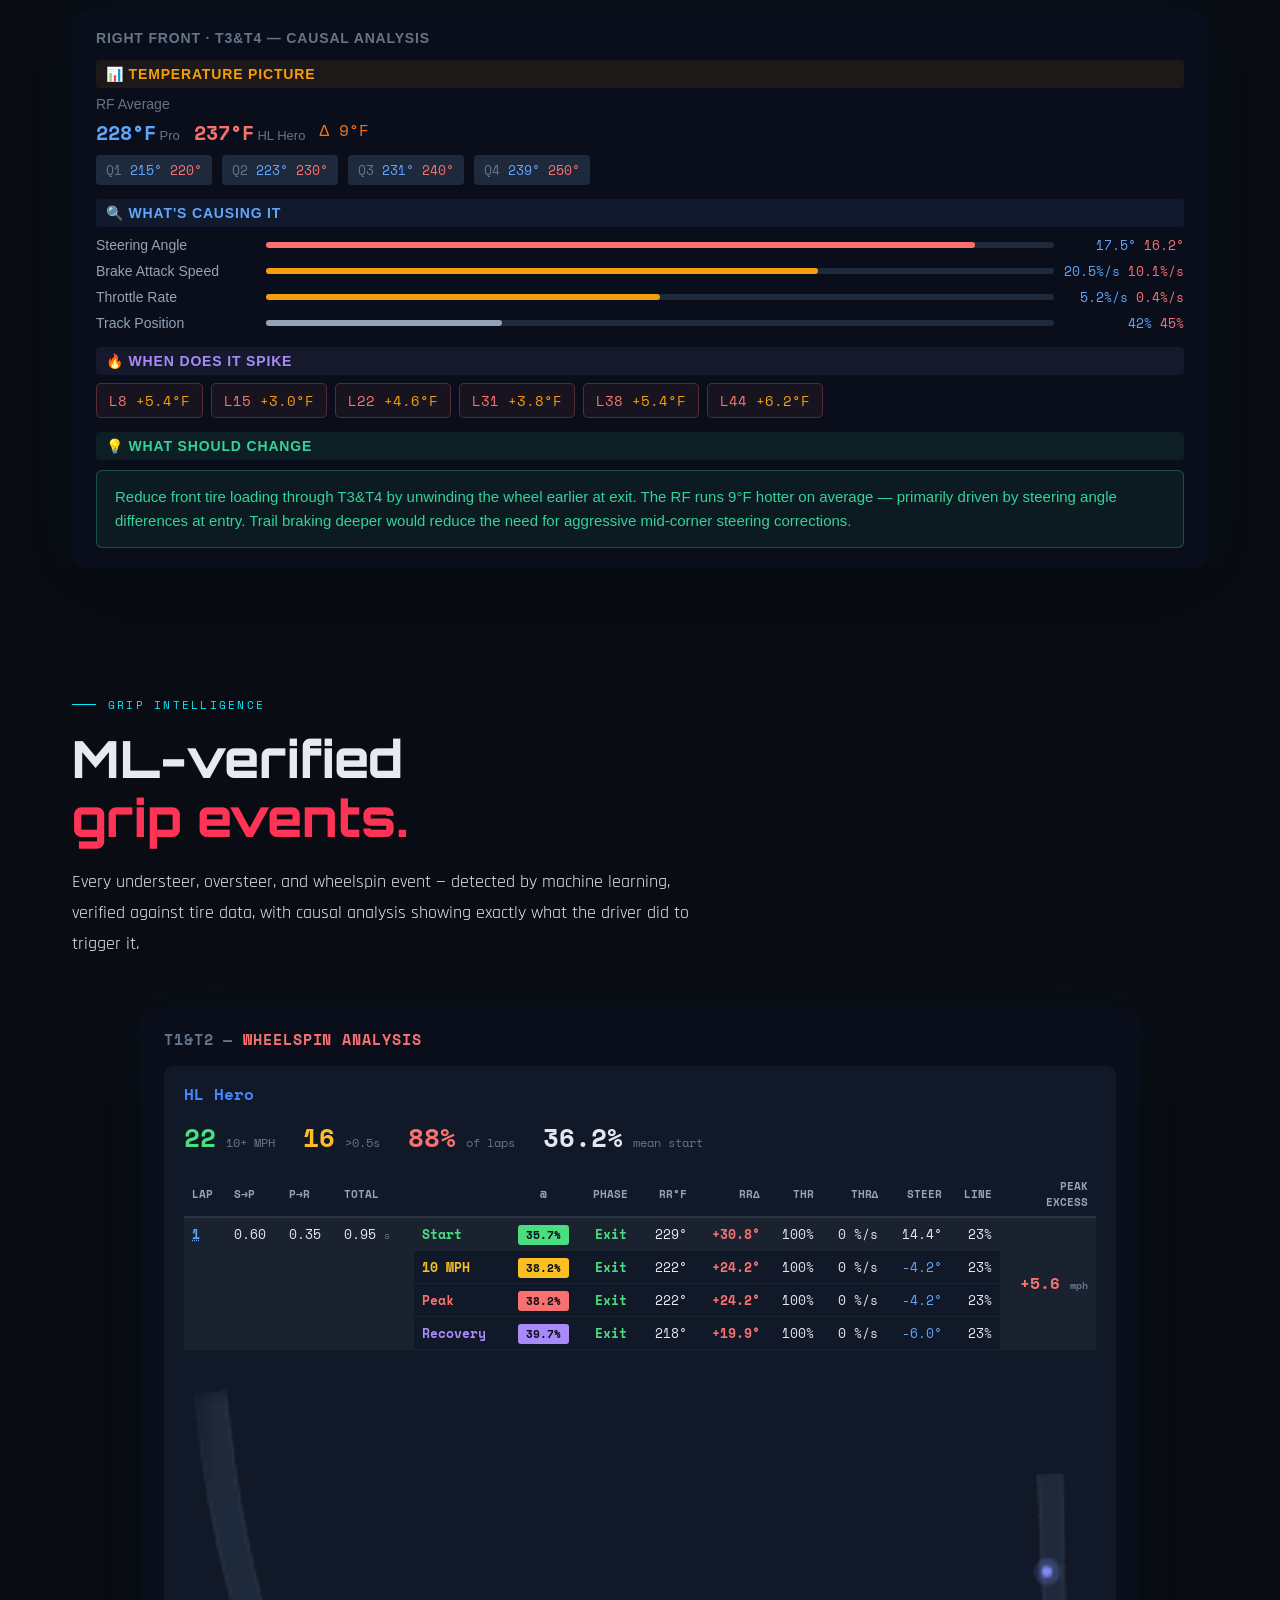
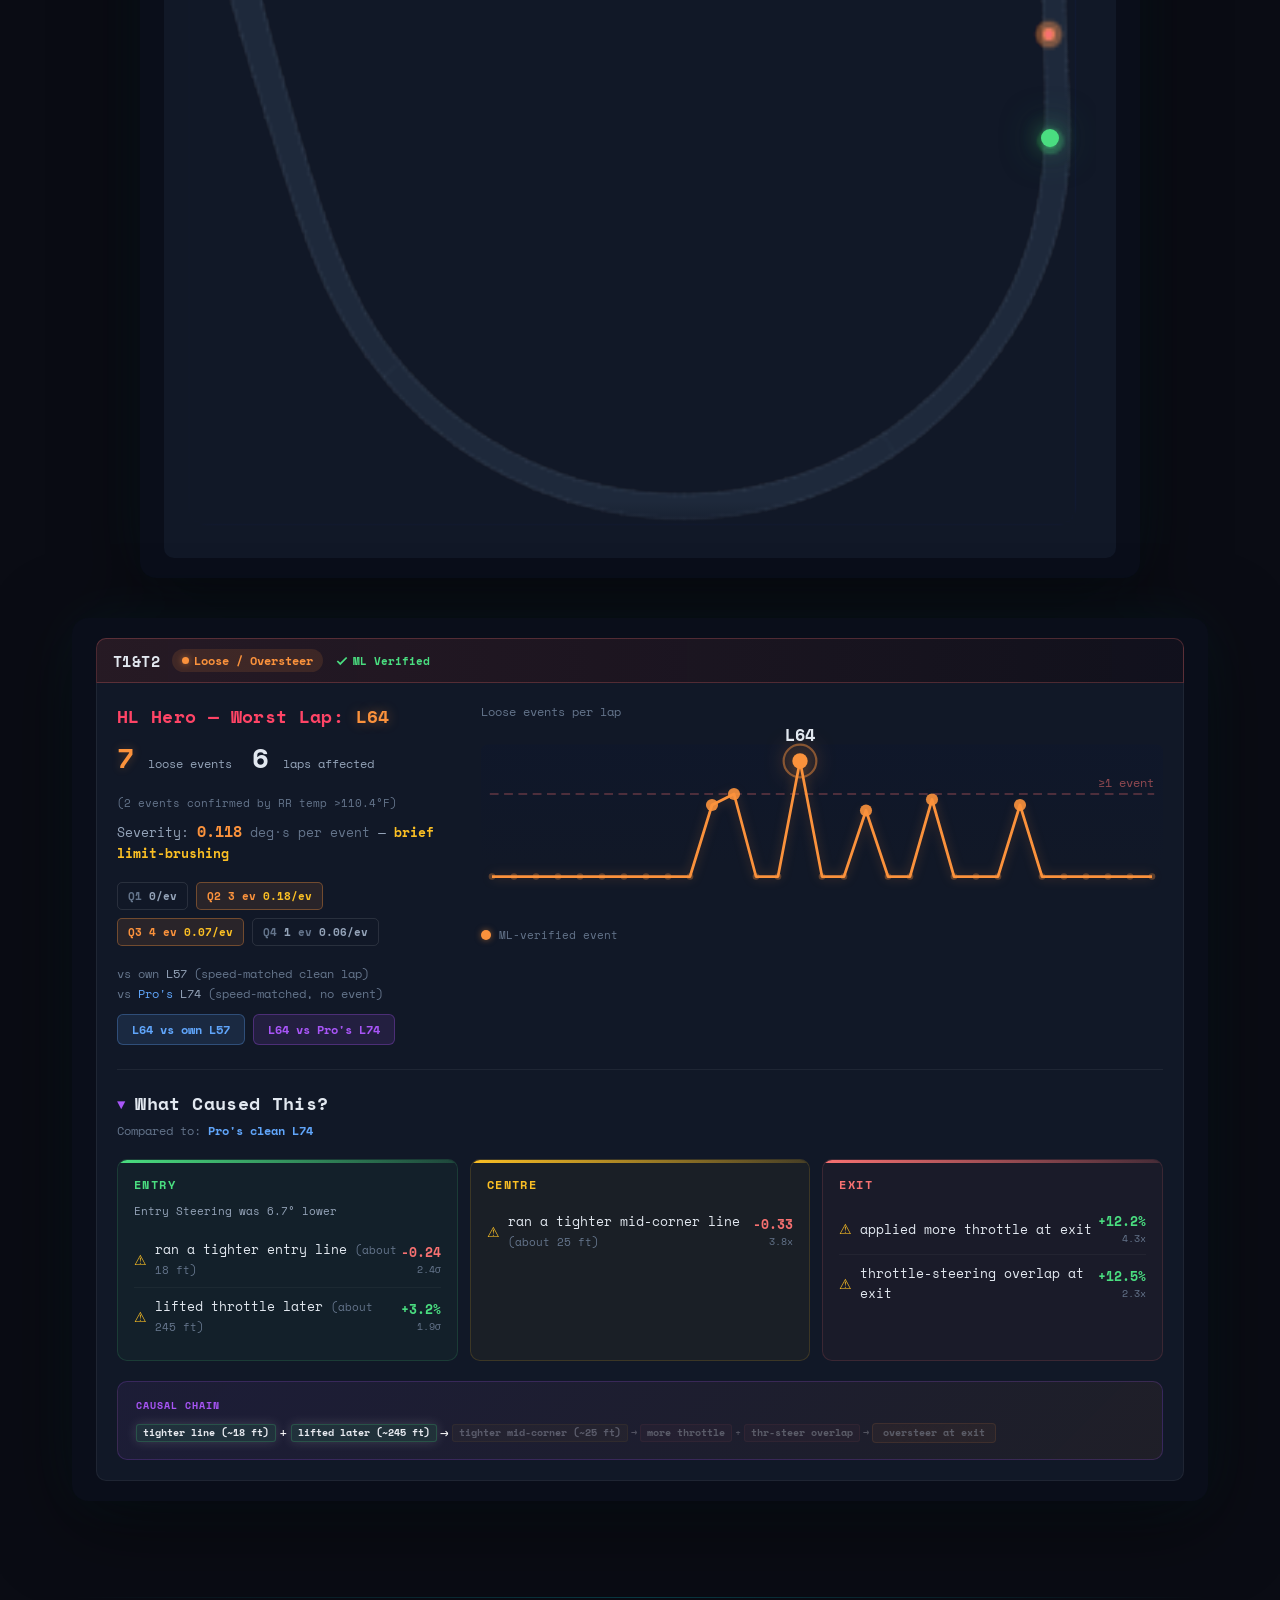
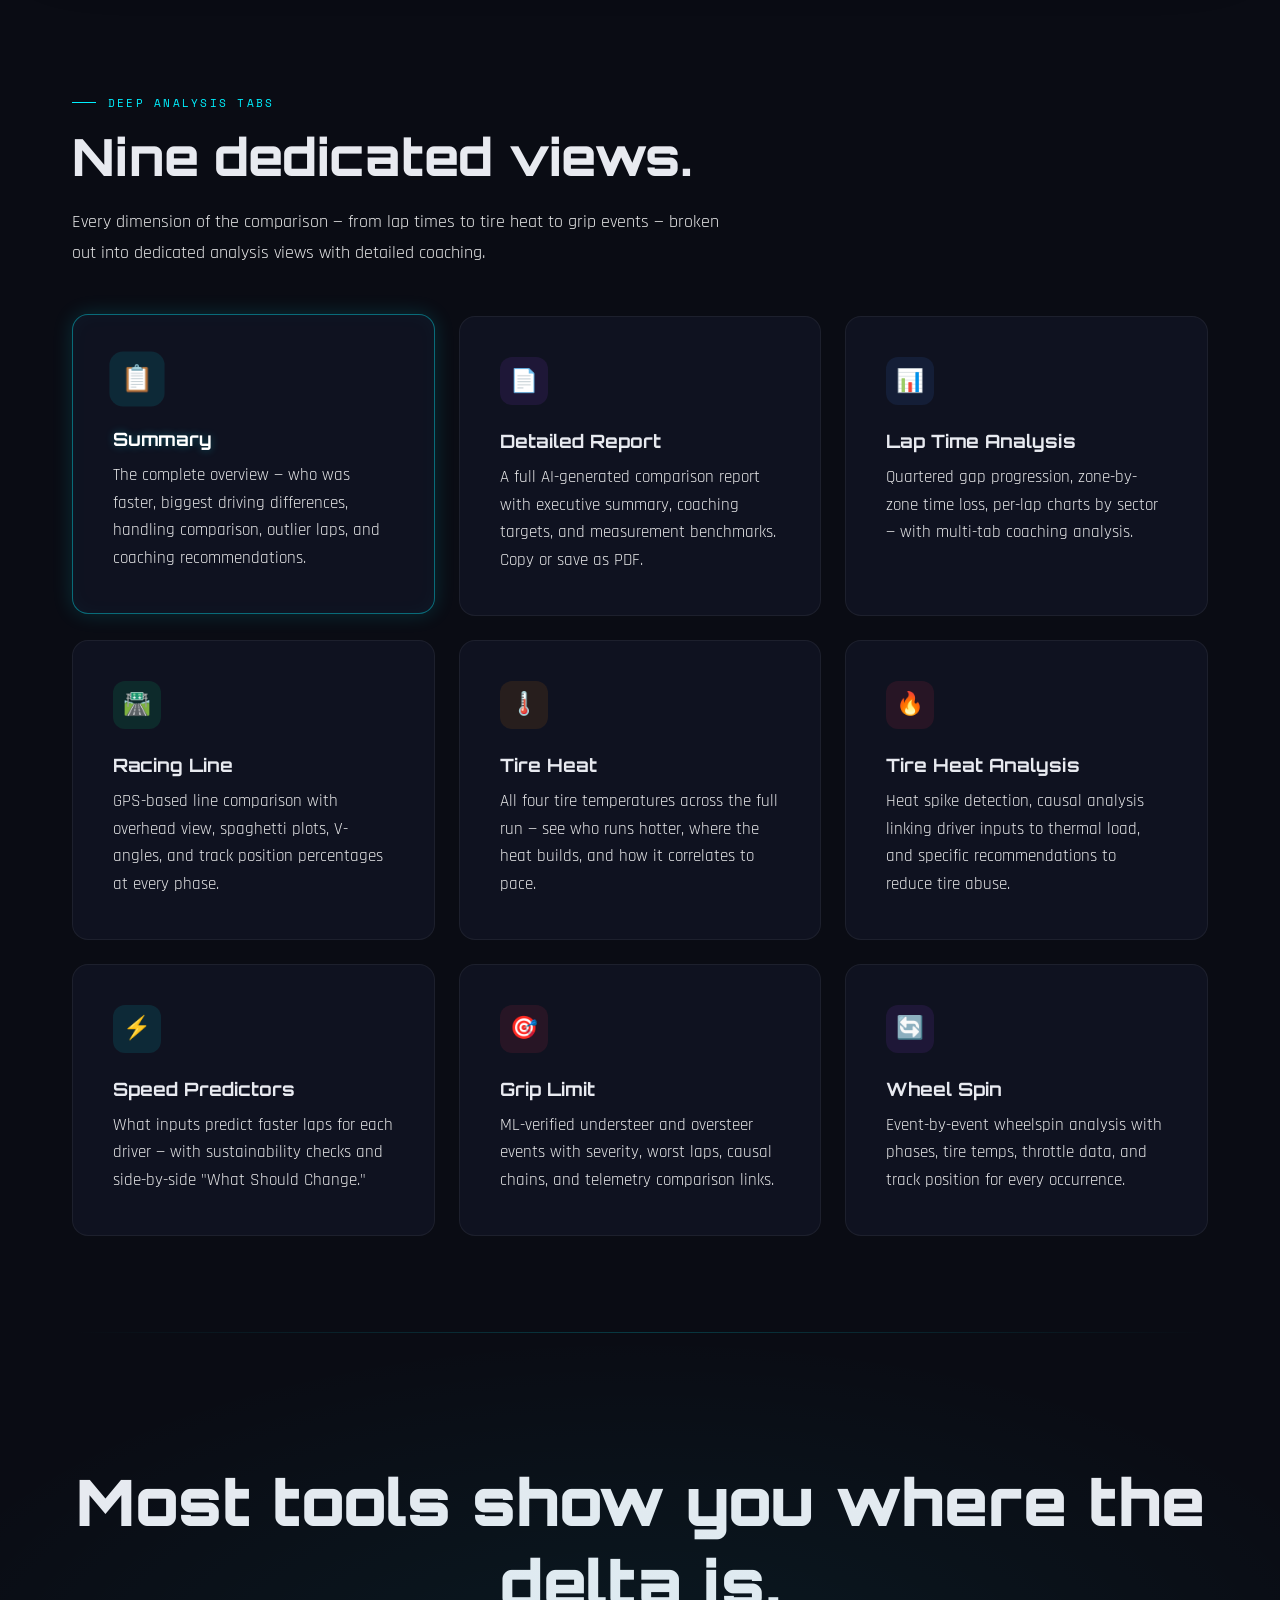
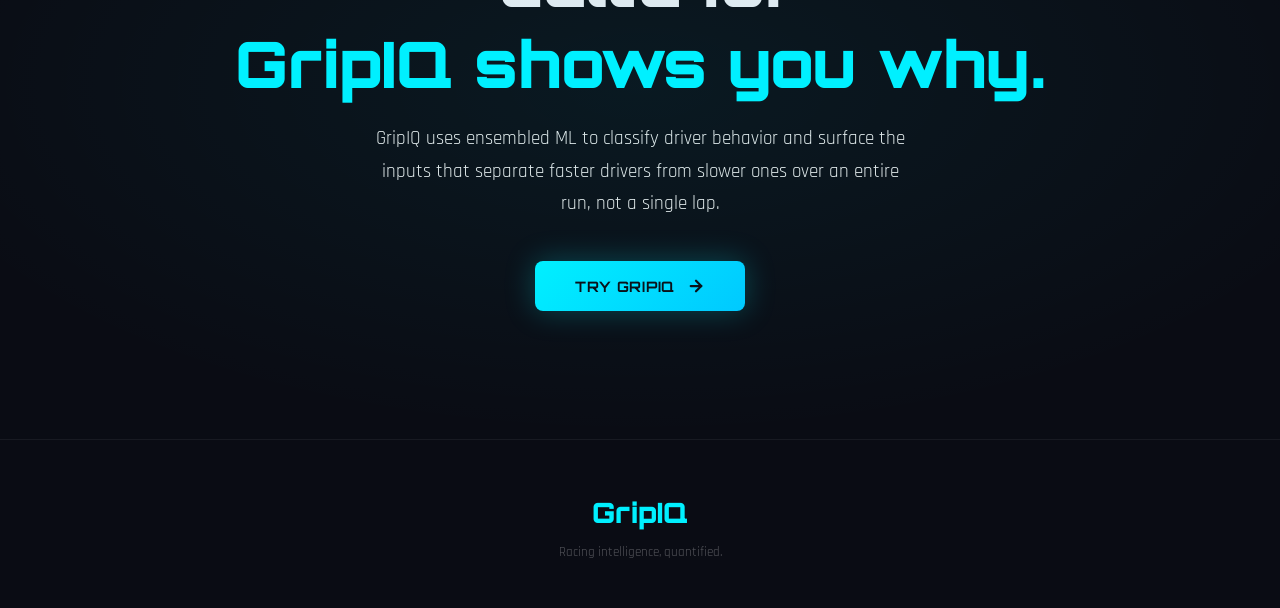
==== commit 889a5d05: "Trademarks: brand feature marks as "GripIQ X™", not the generic term Match the app-site fix: the unr" ====
--- a/driver-comparison.html
+++ b/driver-comparison.html
@@ -3,7 +3,7 @@
 <head>
 <meta charset="UTF-8">
 <meta name="viewport" content="width=device-width, initial-scale=1.0">
-<title>Pace Trace™ — GripIQ</title>
+<title>GripIQ Pace Trace™</title>
 <link href="https://fonts.googleapis.com/css2?family=Orbitron:wght@400;500;600;700;800;900&family=Rajdhani:wght@300;400;500;600;700&family=Space+Mono:wght@400;700&display=swap" rel="stylesheet">
 <style>
 *, *::before, *::after { margin: 0; padding: 0; box-sizing: border-box; }
@@ -1367,7 +1367,7 @@
 
   <h1>
     <span class="line1">PACE</span>
-    <span class="line2">TRACE™</span>
+    <span class="line2">TRACE</span>
   </h1>
 
   <p class="hero-tagline">
@@ -1825,7 +1825,7 @@
   </div>
 
   <p style="text-align:center; max-width:760px; margin:2rem auto 0; font-size:0.95rem; color:var(--text-secondary); line-height:1.6;">
-    Same analysis engine across all three. Same coaching summary. Same <strong style="color:var(--cyan);">Click-through Telemetry Access™</strong>. Only the opponent changes.
+    Same analysis engine across all three. Same coaching summary. Same <strong style="color:var(--cyan);">GripIQ Click-through Telemetry Access™</strong>. Only the opponent changes.
   </p>
 </section>
 
@@ -1834,7 +1834,7 @@
   <div class="splash-inner">
     <div class="splash-text">
       <h2>Great drivers are more than<br><span style="color: var(--red);">hot-lap heroes.</span></h2>
-      <p class="splash-desc">They prioritize long-run speed. Other telemetry software compares your hotlap vs. a reference lap — but hot-lap heroes fade across a run. Our driver-classification models identify which inputs separate faster drivers from slower ones across the whole run — and which differences hold up lap to lap versus which are noise. Jump to any lap to compare both drivers' telemetry via<br><strong style="color: var(--cyan); font-size: 1.3em;">Click-through Telemetry Access™</strong></p>
+      <p class="splash-desc">They prioritize long-run speed. Other telemetry software compares your hotlap vs. a reference lap — but hot-lap heroes fade across a run. Our driver-classification models identify which inputs separate faster drivers from slower ones across the whole run — and which differences hold up lap to lap versus which are noise. Jump to any lap to compare both drivers' telemetry via<br><strong style="color: var(--cyan); font-size: 1.3em;">GripIQ Click-through Telemetry Access™</strong></p>
     </div>
   </div>
 </div>
@@ -1842,7 +1842,7 @@
 <!-- Click-through Telemetry Access Demo -->
 <div style="max-width:1100px; margin:2rem auto 4rem; padding:0 2rem;">
   <div style="text-align:center; margin-bottom:1rem;">
-    <span style="font-family:var(--font-mono); font-size:0.7rem; letter-spacing:0.2em; text-transform:uppercase; color:var(--cyan);">Click-through Telemetry Access™ in action</span>
+    <span style="font-family:var(--font-mono); font-size:0.7rem; letter-spacing:0.2em; text-transform:uppercase; color:var(--cyan);">GripIQ Click-through Telemetry Access™ in action</span>
   </div>
   <div style="position:relative; overflow:hidden; line-height:0; aspect-ratio:2005/1119;">
     <!-- Both images absolute + object-fit:contain so container stays a fixed aspect ratio; no height change on swap -->
